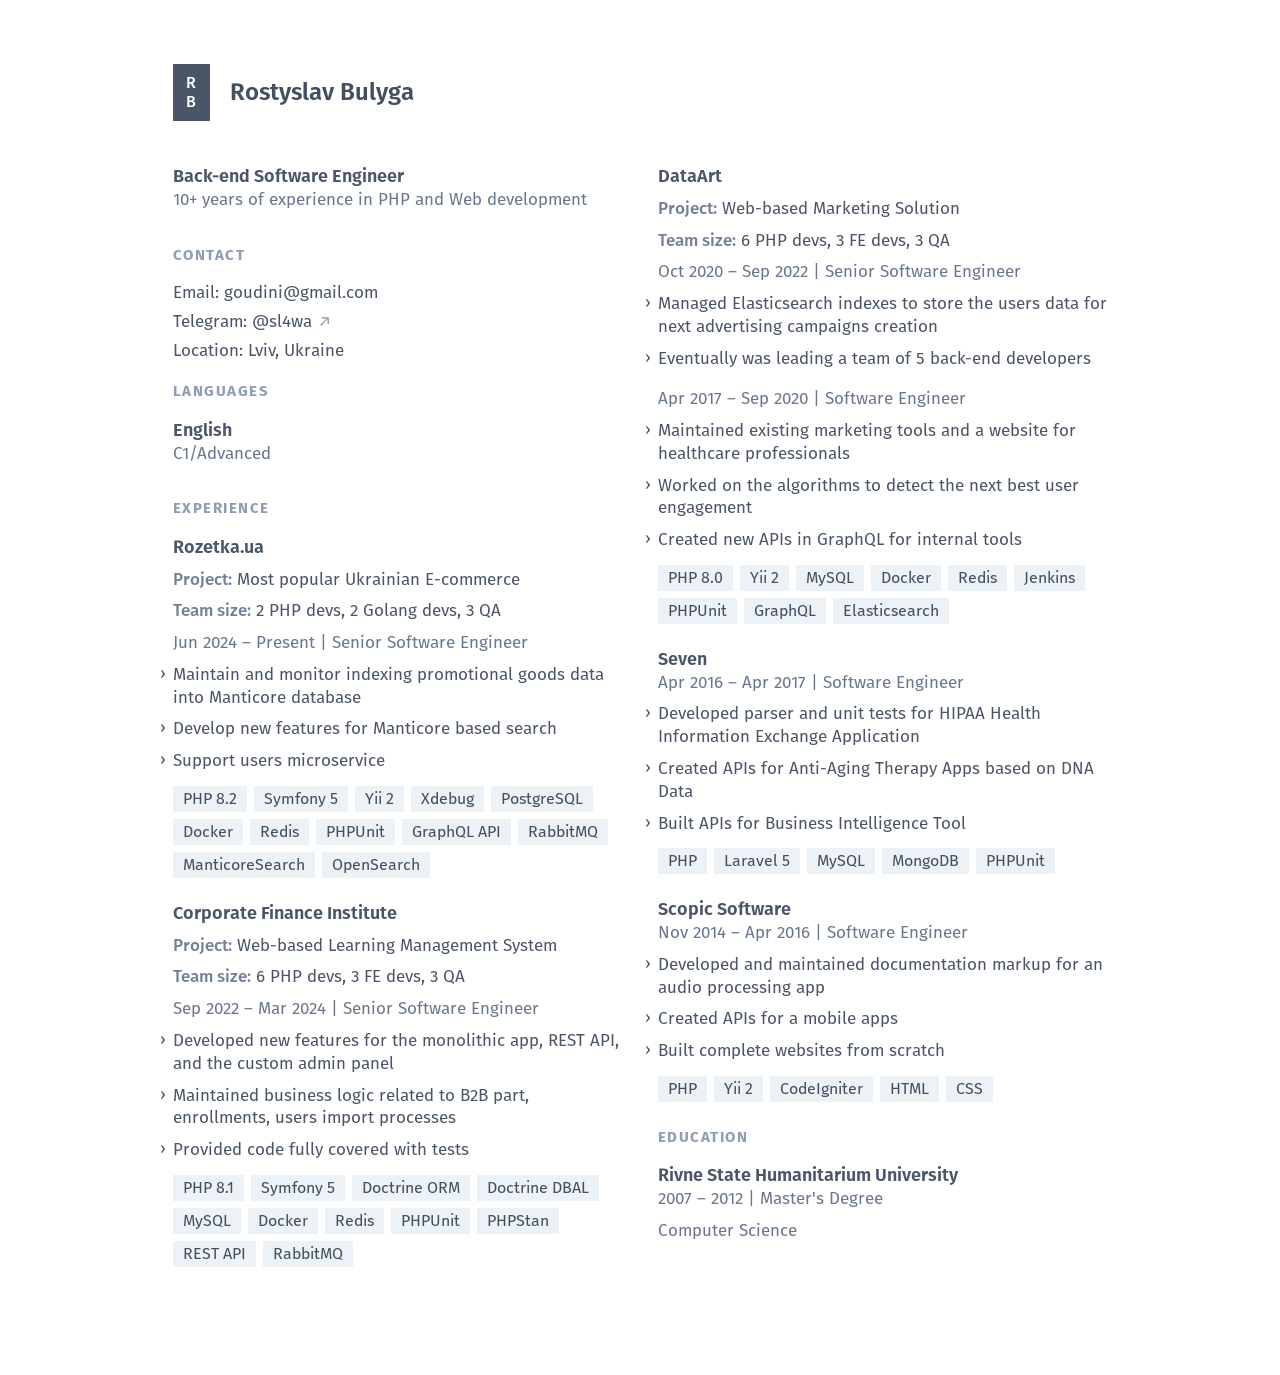
==== index.html @ e769b323 "cv" ====
<!DOCTYPE html>
<html lang="en">

<head>
  <meta charset="UTF-8">
  <meta name="description" content="Back-end Software Engineer">
  <meta name="keywords" content="resume,cv,Rostyslav Bulyga">
  <meta name="author" content="Rostyslav Bulyga">
  <!-- <meta name="robots" content="noindex"> -->
  <meta name="viewport" content="width=device-width, initial-scale=1.0">
  <meta http-equiv="X-UA-Compatible" content="ie=edge">
  <!-- <link rel="preload" href="./fonts/FiraGO-Regular.latin.woff2" as="font" crossorigin="anonymous"> -->
  <link href="./build.css" rel="stylesheet">
  <title>Rostyslav Bulyga — Resume</title>
</head>

<body>
  <main class="font-firago hyphens-manual">

    <!-- Page -->
    <div class="p-6 mx-auto page max-w-2xl print:max-w-letter md:max-w-letter md:h-letter xsm:p-8 sm:p-9 md:p-16 bg-white">

      <!-- Name -->
      <header class="flex items-center mb-8 md:mb-11">
        <div   class="initials-container mr-5 text-base leading-none text-white bg-gray-700 font-medium print:bg-black px-3"
          style="padding-bottom: 0.6875rem; padding-top: 0.6875rem; /*11px*/">
          <div class="initial text-center" style="padding-bottom: 0.1875rem; /*3px*/">R</div>
          <div class="text-center initial">B</div>
        </div>
        <h1 class="text-2xl font-semibold text-gray-750 pb-px">
          Rostyslav Bulyga
        </h1>
      </header>
      <!-- end Name -->

      <!-- Column -->
      <div class="md:col-count-2 print:col-count-2 col-gap-md md:h-letter-col print:h-letter-col col-fill-auto">

        <section class="mt-8 first:mt-0">
          <!-- To keep in the same column -->
          <div class="break-inside-avoid">
            <!-- <h2 class="mb-4 font-bold tracking-widest text-sm2 text-gray-550 print:font-normal">
              ABOUT ME
              </h2> -->
            <section class="mb-4.5 break-inside-avoid">
              <header>
                <h3 class="text-lg font-semibold text-gray-700 leading-snugish">
                  Back-end Software Engineer
                </h3>
                <p class="leading-normal text-md text-gray-650">
                  10+ years of experience in PHP and Web development
                </p>
              </header>
            </section>
          </div>
        </section>

        <section class="mt-8 first:mt-0">
          <!-- To keep in the same column -->
          <div class="break-inside-avoid">
            <h2 class="mb-4 font-bold tracking-widest text-sm2 text-gray-550 print:font-normal">
              CONTACT
            </h2>
            <section class="mb-4.5">
              <ul class="list-inside pr-7">
                <li class="mt-1.5 leading-normal text-gray-700 text-md">
                  Email: goudini@gmail.com
                </li>
                <li class="mt-1.5 leading-normal text-gray-700 text-md">
                  Telegram: @sl4wa<a href="https://t.me/sl4wa" class="group">
                    <span class="inline-block text-gray-550 print:text-black font-normal group-hover:text-gray-700 transition duration-100 ease-in">↗</span>
                  </a>
                </li>
                <li class="mt-1.5 leading-normal text-gray-700 text-md">
                  Location: Lviv, Ukraine
                </li>
                </li>
              </ul>
            </section>
          </div>
        </section>

        <section class="mb-4.5 break-inside-avoid">
          <h2 class="mb-4 font-bold tracking-widest text-sm2 text-gray-550 print:font-normal">
            LANGUAGES
          </h2>
          <section class="mb-4.5 break-inside-avoid">
            <header>
              <h3 class="text-lg font-semibold text-gray-700 leading-snugish">
                English
              </h3>
              <p class="leading-normal text-md text-gray-650">
                C1/Advanced
              </p>
            </header>
          </section>
        </section>

        <section class="mt-8 first:mt-0">
          <!-- To keep in the same column -->
          <div class="break-inside-avoid">
            <h2 class="mb-4 font-bold tracking-widest text-sm2 text-gray-550 print:font-normal">
              EXPERIENCE
            </h2>
            <section class="mb-4.5 break-inside-avoid">
              <header>
                <h3 class="text-lg font-semibold text-gray-700 leading-snugish">
                  Rozetka.ua
                </h3>
                <p class="mt-2.1 text-md text-gray-700 leading-normal">
                  <span class="font-medium text-gray-600 print:text-black">Project:</span> Most popular Ukrainian E-commerce
                </p>
                <p class="mt-2.1 text-md text-gray-700 leading-normal">
                  <span class="font-medium text-gray-600 print:text-black">Team size:</span> 2 PHP devs, 2 Golang devs, 3 QA
                </p>
              </header>
              <p class="mt-2.1 leading-normal text-md text-gray-650">
                Jun 2024 – Present | Senior Software Engineer
              </p>
              <p class="mt-2.1 text-md text-gray-700 leading-normal">
                <span class="absolute -ml-3 sm:-ml-3.2 select-none transform -translate-y-px">›</span>
                Maintain and monitor indexing promotional goods data into Manticore database
              </p>
              <p class="mt-2.1 text-md text-gray-700 leading-normal">
                <span class="absolute -ml-3 sm:-ml-3.2 select-none transform -translate-y-px">›</span>
                Develop new features for Manticore based search
              </p>
              <p class="mt-2.1 text-md text-gray-700 leading-normal">
                <span class="absolute -ml-3 sm:-ml-3.2 select-none transform -translate-y-px">›</span>
                Support users microservice
              </p>
              <div class="my-3.2 last:pb-1.5">
                <ul class="flex flex-wrap text-md leading-relaxed -mr-1.6 -mb-1.6">
                  <li
                    class="px-2.5 mr-1.6 mb-1.6 text-base text-gray-750 print:bg-white print:border-inset bg-gray-200">
                    PHP 8.2
                  </li>
                  <li
                    class="px-2.5 mr-1.6 mb-1.6 text-base text-gray-750 print:bg-white print:border-inset bg-gray-200">
                    Symfony 5
                  </li>
                  <li
                    class="px-2.5 mr-1.6 mb-1.6 text-base text-gray-750 print:bg-white print:border-inset bg-gray-200">
                    Yii 2
                  </li>
                  <li
                  class="px-2.5 mr-1.6 mb-1.6 text-base text-gray-750 print:bg-white print:border-inset bg-gray-200">
                    Xdebug
                  </li>
                  <li
                    class="px-2.5 mr-1.6 mb-1.6 text-base text-gray-750 print:bg-white print:border-inset bg-gray-200">
                    PostgreSQL
                  </li>
                  <li
                    class="px-2.5 mr-1.6 mb-1.6 text-base text-gray-750 print:bg-white print:border-inset bg-gray-200">
                    Docker
                  </li>
                  <li
                    class="px-2.5 mr-1.6 mb-1.6 text-base text-gray-750 print:bg-white print:border-inset bg-gray-200">
                    Redis
                  </li>
                  <li
                    class="px-2.5 mr-1.6 mb-1.6 text-base text-gray-750 print:bg-white print:border-inset bg-gray-200">
                    PHPUnit
                  </li>
                  <li
                    class="px-2.5 mr-1.6 mb-1.6 text-base text-gray-750 print:bg-white print:border-inset bg-gray-200">
                    GraphQL API
                  </li>
                  <li
                    class="px-2.5 mr-1.6 mb-1.6 text-base text-gray-750 print:bg-white print:border-inset bg-gray-200">
                    RabbitMQ
                  </li>
                  <li
                    class="px-2.5 mr-1.6 mb-1.6 text-base text-gray-750 print:bg-white print:border-inset bg-gray-200">
                    ManticoreSearch
                  </li>
                  <li
                    class="px-2.5 mr-1.6 mb-1.6 text-base text-gray-750 print:bg-white print:border-inset bg-gray-200">
                    OpenSearch
                  </li>
                </ul>
              </div>
            </section>
          </div>
          <section class="mb-4.5 break-inside-avoid">
            <header>
              <h3 class="text-lg font-semibold text-gray-700 leading-snugish">
                Corporate Finance Institute
              </h3>
              <p class="mt-2.1 text-md text-gray-700 leading-normal">
                <span class="font-medium text-gray-600 print:text-black">Project:</span> Web-based Learning Management System
              </p>
              <p class="mt-2.1 text-md text-gray-700 leading-normal">
                <span class="font-medium text-gray-600 print:text-black">Team size:</span> 6 PHP devs, 3 FE devs, 3 QA
              </p>
            </header>
            <p class="mt-2.1 leading-normal text-md text-gray-650">
              Sep 2022 – Mar 2024 | Senior Software Engineer
            </p>
            <p class="mt-2.1 text-md text-gray-700 leading-normal">
              <span class="absolute -ml-3 sm:-ml-3.2 select-none transform -translate-y-px">›</span>
              Developed new features for the monolithic app, REST API, and the custom admin panel
            </p>
            <p class="mt-2.1 text-md text-gray-700 leading-normal">
              <span class="absolute -ml-3 sm:-ml-3.2 select-none transform -translate-y-px">›</span>
              Maintained business logic related to B2B part, enrollments, users import processes
            </p>
            <p class="mt-2.1 text-md text-gray-700 leading-normal">
              <span class="absolute -ml-3 sm:-ml-3.2 select-none transform -translate-y-px">›</span>
              Provided code fully covered with tests
            </p>
            <div class="my-3.2 last:pb-1.5">
              <ul class="flex flex-wrap text-md leading-relaxed -mr-1.6 -mb-1.6">
                <li
                  class="px-2.5 mr-1.6 mb-1.6 text-base text-gray-750 print:bg-white print:border-inset bg-gray-200">
                  PHP 8.1
                </li>
                <li
                  class="px-2.5 mr-1.6 mb-1.6 text-base text-gray-750 print:bg-white print:border-inset bg-gray-200">
                  Symfony 5
                </li>
                <li
                  class="px-2.5 mr-1.6 mb-1.6 text-base text-gray-750 print:bg-white print:border-inset bg-gray-200">
                  Doctrine ORM
                </li>
                <li
                  class="px-2.5 mr-1.6 mb-1.6 text-base text-gray-750 print:bg-white print:border-inset bg-gray-200">
                  Doctrine DBAL
                </li>
                <li
                  class="px-2.5 mr-1.6 mb-1.6 text-base text-gray-750 print:bg-white print:border-inset bg-gray-200">
                  MySQL
                </li>
                <li
                  class="px-2.5 mr-1.6 mb-1.6 text-base text-gray-750 print:bg-white print:border-inset bg-gray-200">
                  Docker
                </li>
                <li
                  class="px-2.5 mr-1.6 mb-1.6 text-base text-gray-750 print:bg-white print:border-inset bg-gray-200">
                  Redis
                </li>
                <li
                  class="px-2.5 mr-1.6 mb-1.6 text-base text-gray-750 print:bg-white print:border-inset bg-gray-200">
                  PHPUnit
                </li>
                <li
                  class="px-2.5 mr-1.6 mb-1.6 text-base text-gray-750 print:bg-white print:border-inset bg-gray-200">
                  PHPStan
                </li>
                <li
                  class="px-2.5 mr-1.6 mb-1.6 text-base text-gray-750 print:bg-white print:border-inset bg-gray-200">
                  REST API
                </li>
                <li
                  class="px-2.5 mr-1.6 mb-1.6 text-base text-gray-750 print:bg-white print:border-inset bg-gray-200">
                  RabbitMQ
                </li>
              </ul>
            </div>
          </section>
          <section class="mb-4.5 break-inside-avoid">
            <header>
              <h3 class="text-lg font-semibold text-gray-700 leading-snugish">
                DataArt
              </h3>
              <p class="mt-2.1 text-md text-gray-700 leading-normal">
                <span class="font-medium text-gray-600 print:text-black">Project:</span> Web-based Marketing Solution
              </p>
              <p class="mt-2.1 text-md text-gray-700 leading-normal">
                <span class="font-medium text-gray-600 print:text-black">Team size:</span> 6 PHP devs, 3 FE devs, 3 QA
              </p>
            </header>
            <section class="mb-4.5 break-inside-avoid">
              <p class="mt-2.1 leading-normal text-md text-gray-650">
                Oct 2020 – Sep 2022 | Senior Software Engineer
              </p>
              <p class="mt-2.1 text-md text-gray-700 leading-normal">
                <span class="absolute -ml-3 sm:-ml-3.2 select-none transform -translate-y-px">›</span>
                Managed Elasticsearch indexes to store the users data for next advertising campaigns creation
              </p>
              <p class="mt-2.1 text-md text-gray-700 leading-normal">
                <span class="absolute -ml-3 sm:-ml-3.2 select-none transform -translate-y-px">›</span>
                Eventually was leading a team of 5 back-end developers
              </p>
            </section>

            <section class="mb-4.5 break-inside-avoid">
              <p class="leading-normal text-md text-gray-650">
                Apr 2017 – Sep 2020 | Software Engineer
              </p>
              <p class="mt-2.1 text-md text-gray-700 leading-normal">
                <span class="absolute -ml-3 sm:-ml-3.2 select-none transform -translate-y-px">›</span>
                Maintained existing marketing tools and a website for healthcare professionals
              </p>
              <p class="mt-2.1 text-md text-gray-700 leading-normal">
                <span class="absolute -ml-3 sm:-ml-3.2 select-none transform -translate-y-px">›</span>
                Worked on the algorithms to detect the next best user engagement
              </p>
              <p class="mt-2.1 text-md text-gray-700 leading-normal">
                <span class="absolute -ml-3 sm:-ml-3.2 select-none transform -translate-y-px">›</span>
                Created new APIs in GraphQL for internal tools
              </p>
              
              <div class="my-3.2 last:pb-1.5">
                <ul class="flex flex-wrap text-md leading-relaxed -mr-1.6 -mb-1.6">
                  <li class="px-2.5 mr-1.6 mb-1.6 text-base text-gray-750 print:bg-white print:border-inset bg-gray-200">
                    PHP 8.0
                  </li>
                  <li class="px-2.5 mr-1.6 mb-1.6 text-base text-gray-750 print:bg-white print:border-inset bg-gray-200">
                    Yii 2
                  </li>
                  <li class="px-2.5 mr-1.6 mb-1.6 text-base text-gray-750 print:bg-white print:border-inset bg-gray-200">
                    MySQL
                  </li>
                  <li class="px-2.5 mr-1.6 mb-1.6 text-base text-gray-750 print:bg-white print:border-inset bg-gray-200">
                    Docker
                  </li>
                  <li class="px-2.5 mr-1.6 mb-1.6 text-base text-gray-750 print:bg-white print:border-inset bg-gray-200">
                    Redis
                  </li>
                  <li class="px-2.5 mr-1.6 mb-1.6 text-base text-gray-750 print:bg-white print:border-inset bg-gray-200">
                    Jenkins
                  </li>
                  <li class="px-2.5 mr-1.6 mb-1.6 text-base text-gray-750 print:bg-white print:border-inset bg-gray-200">
                    PHPUnit
                  </li>
                  <li class="px-2.5 mr-1.6 mb-1.6 text-base text-gray-750 print:bg-white print:border-inset bg-gray-200">
                    GraphQL
                  </li>
                  <li class="px-2.5 mr-1.6 mb-1.6 text-base text-gray-750 print:bg-white print:border-inset bg-gray-200">
                    Elasticsearch
                  </li>
                </ul>
              </div>
            </section>
          </section>

          <section class="mb-4.5 break-inside-avoid">
            <header>
              <h3 class="text-lg font-semibold text-gray-700 leading-snugish">
                Seven
              </h3>
              <p class="leading-normal text-md text-gray-650">
                Apr 2016 – Apr 2017 | Software Engineer
              </p>
            </header>
            <p class="mt-2.1 text-md text-gray-700 leading-normal">
              <span class="absolute -ml-3 sm:-ml-3.2 select-none transform -translate-y-px">›</span>
              Developed parser and unit tests for HIPAA Health Information Exchange Application
            </p>
            <p class="mt-2.1 text-md text-gray-700 leading-normal">
              <span class="absolute -ml-3 sm:-ml-3.2 select-none transform -translate-y-px">›</span>
              Created APIs for Anti-Aging Therapy Apps based on DNA Data
            </p>
            <p class="mt-2.1 text-md text-gray-700 leading-normal">
              <span class="absolute -ml-3 sm:-ml-3.2 select-none transform -translate-y-px">›</span>
              Built APIs for Business Intelligence Tool
            </p>
            <div class="my-3.2 last:pb-1.5">
              <ul class="flex flex-wrap text-md leading-relaxed -mr-1.6 -mb-1.6">
                <li
                  class="px-2.5 mr-1.6 mb-1.6 text-base text-gray-750 print:bg-white print:border-inset bg-gray-200">
                  PHP
                </li>
                <li
                  class="px-2.5 mr-1.6 mb-1.6 text-base text-gray-750 print:bg-white print:border-inset bg-gray-200">
                  Laravel 5
                </li>
                <li
                  class="px-2.5 mr-1.6 mb-1.6 text-base text-gray-750 print:bg-white print:border-inset bg-gray-200">
                  MySQL
                </li>
                <li
                  class="px-2.5 mr-1.6 mb-1.6 text-base text-gray-750 print:bg-white print:border-inset bg-gray-200">
                  MongoDB
                </li>
                <li
                  class="px-2.5 mr-1.6 mb-1.6 text-base text-gray-750 print:bg-white print:border-inset bg-gray-200">
                  PHPUnit
                </li>
              </ul>
            </div>
          </section>
          <section class="mb-4.5 break-inside-avoid">
            <header>
              <h3 class="text-lg font-semibold text-gray-700 leading-snugish">
                Scopic Software
              </h3>
              <p class="leading-normal text-md text-gray-650">
                Nov 2014 – Apr 2016 | Software Engineer
              </p>
            </header>
            <p class="mt-2.1 text-md text-gray-700 leading-normal">
              <span class="absolute -ml-3 sm:-ml-3.2 select-none transform -translate-y-px">›</span>
              Developed and maintained documentation markup for an
audio processing app
            </p>
            <p class="mt-2.1 text-md text-gray-700 leading-normal">
              <span class="absolute -ml-3 sm:-ml-3.2 select-none transform -translate-y-px">›</span>
              Created APIs for a mobile apps
            </p>
            <p class="mt-2.1 text-md text-gray-700 leading-normal">
              <span class="absolute -ml-3 sm:-ml-3.2 select-none transform -translate-y-px">›</span>
              Built complete websites from scratch
            </p>
            <div class="my-3.2 last:pb-1.5">
              <ul class="flex flex-wrap text-md leading-relaxed -mr-1.6 -mb-1.6">
                <li
                  class="px-2.5 mr-1.6 mb-1.6 text-base text-gray-750 print:bg-white print:border-inset bg-gray-200">
                  PHP
                </li>
                <li
                  class="px-2.5 mr-1.6 mb-1.6 text-base text-gray-750 print:bg-white print:border-inset bg-gray-200">
                  Yii 2
                </li>
                <li
                  class="px-2.5 mr-1.6 mb-1.6 text-base text-gray-750 print:bg-white print:border-inset bg-gray-200">
                  CodeIgniter
                </li>
                <li
                  class="px-2.5 mr-1.6 mb-1.6 text-base text-gray-750 print:bg-white print:border-inset bg-gray-200">
                  HTML
                </li>
                <li
                  class="px-2.5 mr-1.6 mb-1.6 text-base text-gray-750 print:bg-white print:border-inset bg-gray-200">
                  CSS
                </li>
              </ul>
            </div>
          </section>

          <section class="mb-4.5 break-inside-avoid">
            <h2 class="mb-4 font-bold tracking-widest text-sm2 text-gray-550 print:font-normal">
              EDUCATION
            </h2>
            <section class="mb-4.5 break-inside-avoid">
              <header>
                <h3 class="text-lg font-semibold text-gray-700 leading-snugish">
                  Rivne State Humanitarium University
                </h3>
                <p class="leading-normal text-md text-gray-650">
                  2007 – 2012 | Master's Degree 
                </p>
                <p class="mt-2.1 leading-normal text-md text-gray-650">
                  Computer Science
                </p>
              </header>
            </section>
          </section>
          
        </section>

      </div>
      <!-- end Column -->

    </div>
    <!-- end Page -->

  </main>

</body>

</html>
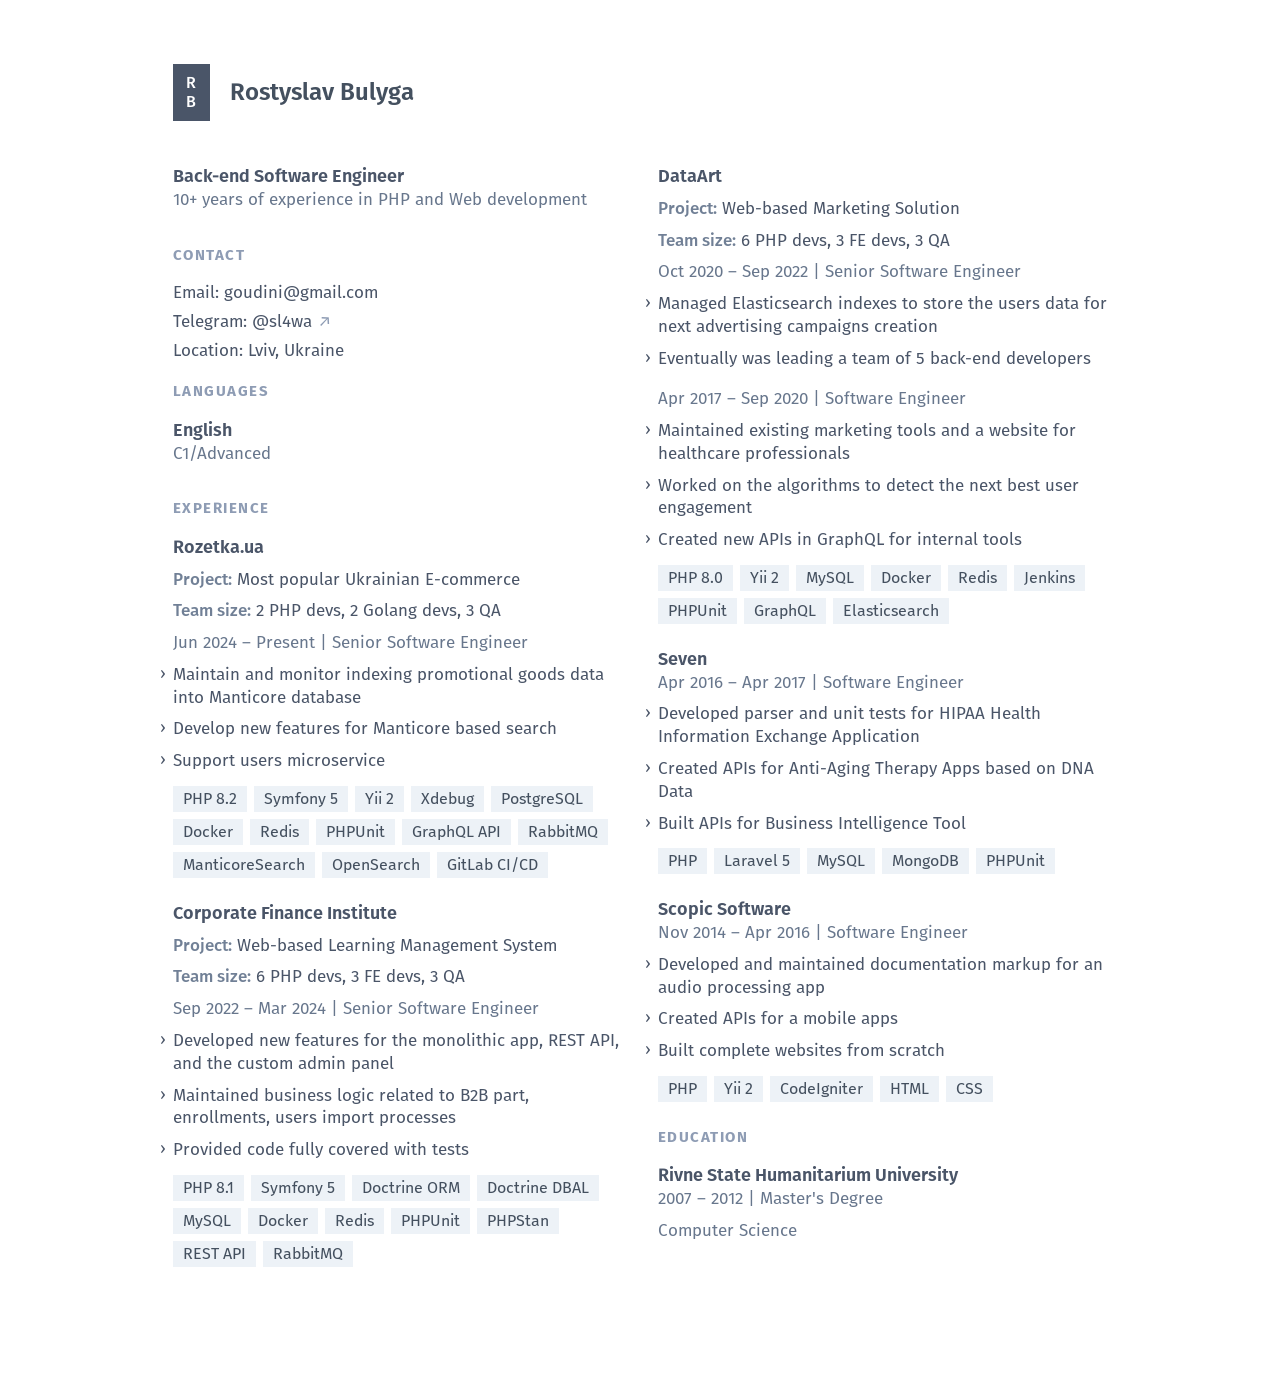
==== commit 083ad7e7: "GitLab CI/CD" ====
--- a/index.html
+++ b/index.html
@@ -179,6 +179,10 @@
                     class="px-2.5 mr-1.6 mb-1.6 text-base text-gray-750 print:bg-white print:border-inset bg-gray-200">
                     OpenSearch
                   </li>
+                  <li
+                    class="px-2.5 mr-1.6 mb-1.6 text-base text-gray-750 print:bg-white print:border-inset bg-gray-200">
+                    GitLab CI/CD
+                  </li>
                 </ul>
               </div>
             </section>
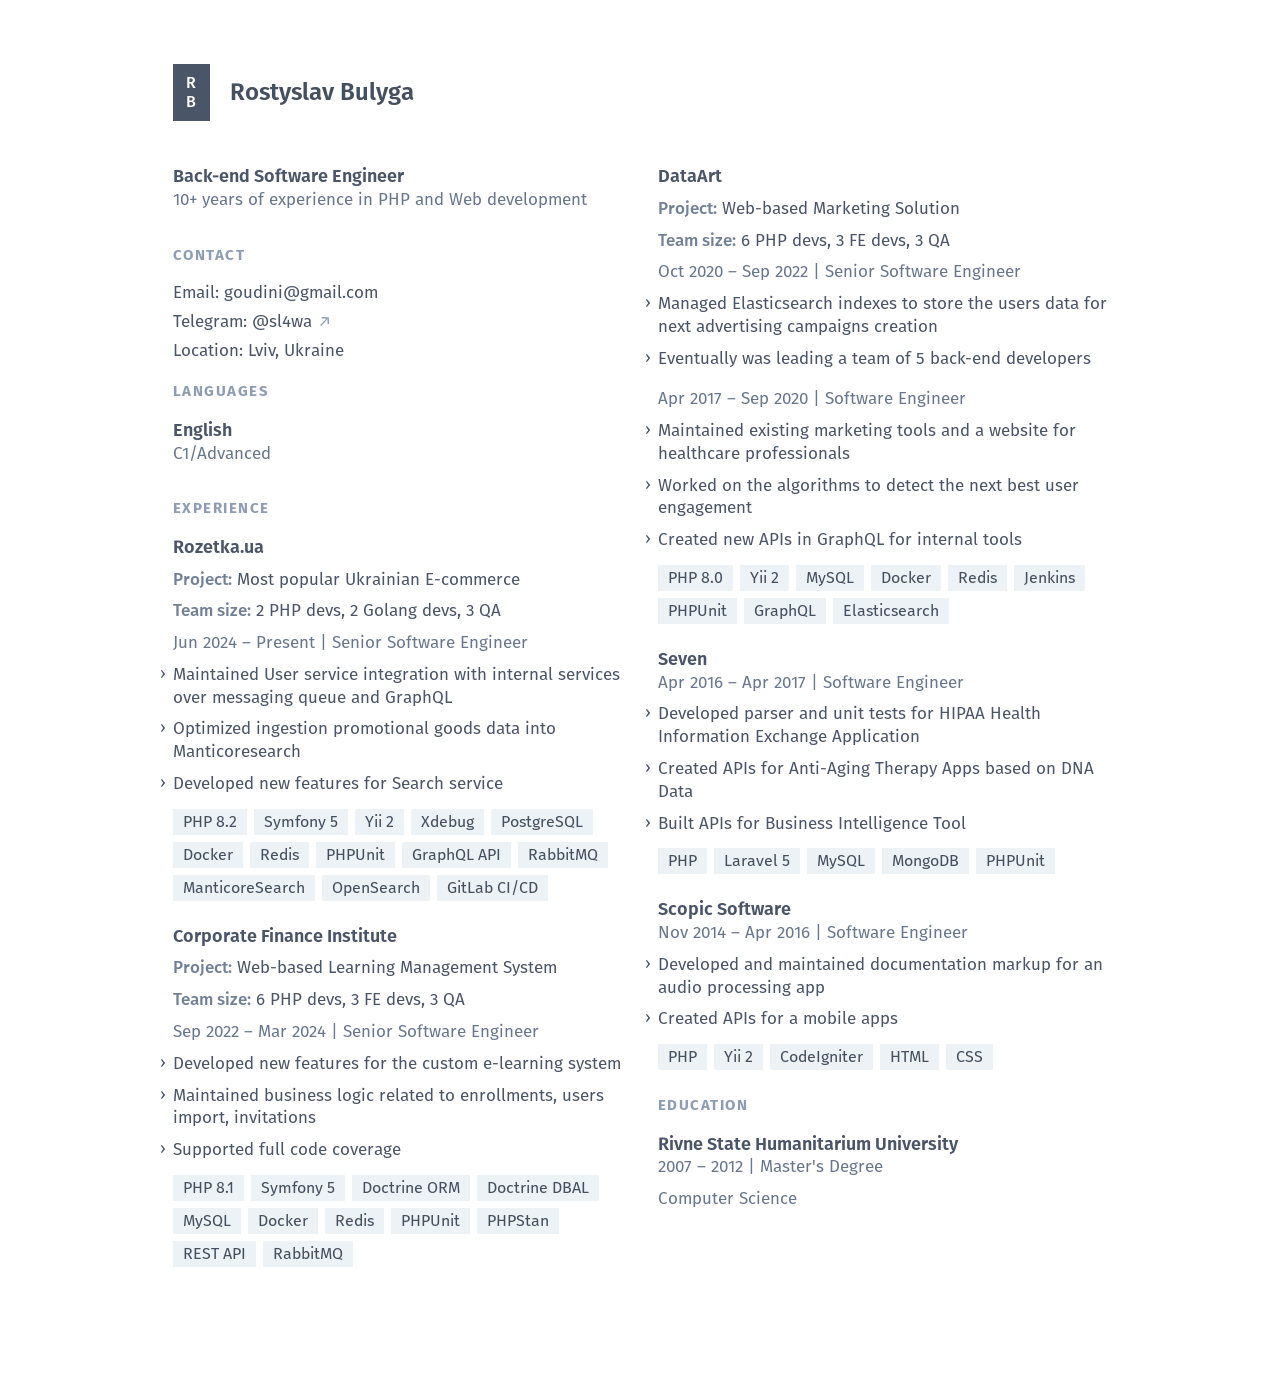
==== commit e3dfbf88: "Rephrase" ====
--- a/index.html
+++ b/index.html
@@ -73,7 +73,6 @@
                 </li>
                 <li class="mt-1.5 leading-normal text-gray-700 text-md">
                   Location: Lviv, Ukraine
-                </li>
                 </li>
               </ul>
             </section>
@@ -119,15 +118,15 @@
               </p>
               <p class="mt-2.1 text-md text-gray-700 leading-normal">
                 <span class="absolute -ml-3 sm:-ml-3.2 select-none transform -translate-y-px">›</span>
-                Maintain and monitor indexing promotional goods data into Manticore database
-              </p>
-              <p class="mt-2.1 text-md text-gray-700 leading-normal">
-                <span class="absolute -ml-3 sm:-ml-3.2 select-none transform -translate-y-px">›</span>
-                Develop new features for Manticore based search
-              </p>
-              <p class="mt-2.1 text-md text-gray-700 leading-normal">
-                <span class="absolute -ml-3 sm:-ml-3.2 select-none transform -translate-y-px">›</span>
-                Support users microservice
+                Maintained User service integration with internal services over messaging queue and GraphQL
+              </p>
+              <p class="mt-2.1 text-md text-gray-700 leading-normal">
+                <span class="absolute -ml-3 sm:-ml-3.2 select-none transform -translate-y-px">›</span>
+                Optimized ingestion promotional goods data into Manticoresearch
+              </p>
+              <p class="mt-2.1 text-md text-gray-700 leading-normal">
+                <span class="absolute -ml-3 sm:-ml-3.2 select-none transform -translate-y-px">›</span>
+                Developed new features for Search service
               </p>
               <div class="my-3.2 last:pb-1.5">
                 <ul class="flex flex-wrap text-md leading-relaxed -mr-1.6 -mb-1.6">
@@ -204,15 +203,15 @@
             </p>
             <p class="mt-2.1 text-md text-gray-700 leading-normal">
               <span class="absolute -ml-3 sm:-ml-3.2 select-none transform -translate-y-px">›</span>
-              Developed new features for the monolithic app, REST API, and the custom admin panel
-            </p>
-            <p class="mt-2.1 text-md text-gray-700 leading-normal">
-              <span class="absolute -ml-3 sm:-ml-3.2 select-none transform -translate-y-px">›</span>
-              Maintained business logic related to B2B part, enrollments, users import processes
-            </p>
-            <p class="mt-2.1 text-md text-gray-700 leading-normal">
-              <span class="absolute -ml-3 sm:-ml-3.2 select-none transform -translate-y-px">›</span>
-              Provided code fully covered with tests
+              Developed new features for the custom e-learning system
+            </p>
+            <p class="mt-2.1 text-md text-gray-700 leading-normal">
+              <span class="absolute -ml-3 sm:-ml-3.2 select-none transform -translate-y-px">›</span>
+              Maintained business logic related to enrollments, users import, invitations 
+            </p>
+            <p class="mt-2.1 text-md text-gray-700 leading-normal">
+              <span class="absolute -ml-3 sm:-ml-3.2 select-none transform -translate-y-px">›</span>
+              Supported full code coverage
             </p>
             <div class="my-3.2 last:pb-1.5">
               <ul class="flex flex-wrap text-md leading-relaxed -mr-1.6 -mb-1.6">
@@ -403,10 +402,6 @@
             <p class="mt-2.1 text-md text-gray-700 leading-normal">
               <span class="absolute -ml-3 sm:-ml-3.2 select-none transform -translate-y-px">›</span>
               Created APIs for a mobile apps
-            </p>
-            <p class="mt-2.1 text-md text-gray-700 leading-normal">
-              <span class="absolute -ml-3 sm:-ml-3.2 select-none transform -translate-y-px">›</span>
-              Built complete websites from scratch
             </p>
             <div class="my-3.2 last:pb-1.5">
               <ul class="flex flex-wrap text-md leading-relaxed -mr-1.6 -mb-1.6">
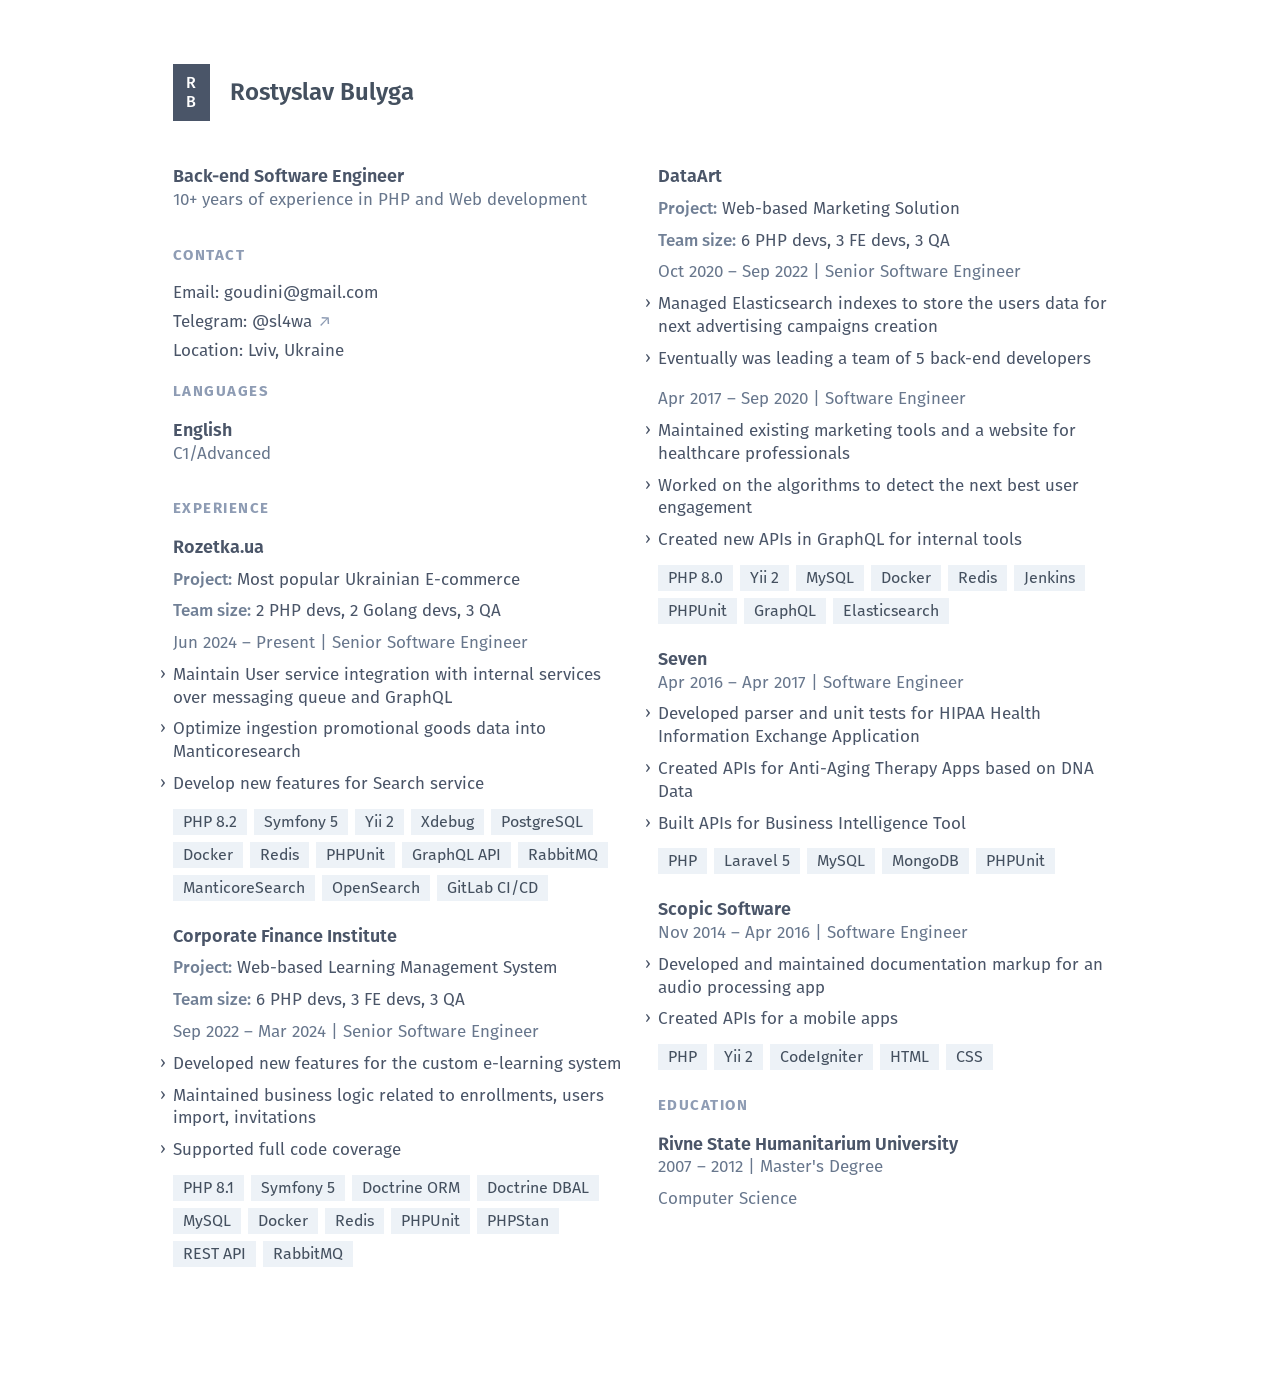
==== commit 060bf50b: "Rephrase" ====
--- a/index.html
+++ b/index.html
@@ -118,15 +118,15 @@
               </p>
               <p class="mt-2.1 text-md text-gray-700 leading-normal">
                 <span class="absolute -ml-3 sm:-ml-3.2 select-none transform -translate-y-px">›</span>
-                Maintained User service integration with internal services over messaging queue and GraphQL
-              </p>
-              <p class="mt-2.1 text-md text-gray-700 leading-normal">
-                <span class="absolute -ml-3 sm:-ml-3.2 select-none transform -translate-y-px">›</span>
-                Optimized ingestion promotional goods data into Manticoresearch
-              </p>
-              <p class="mt-2.1 text-md text-gray-700 leading-normal">
-                <span class="absolute -ml-3 sm:-ml-3.2 select-none transform -translate-y-px">›</span>
-                Developed new features for Search service
+                Maintain User service integration with internal services over messaging queue and GraphQL
+              </p>
+              <p class="mt-2.1 text-md text-gray-700 leading-normal">
+                <span class="absolute -ml-3 sm:-ml-3.2 select-none transform -translate-y-px">›</span>
+                Optimize ingestion promotional goods data into Manticoresearch
+              </p>
+              <p class="mt-2.1 text-md text-gray-700 leading-normal">
+                <span class="absolute -ml-3 sm:-ml-3.2 select-none transform -translate-y-px">›</span>
+                Develop new features for Search service
               </p>
               <div class="my-3.2 last:pb-1.5">
                 <ul class="flex flex-wrap text-md leading-relaxed -mr-1.6 -mb-1.6">
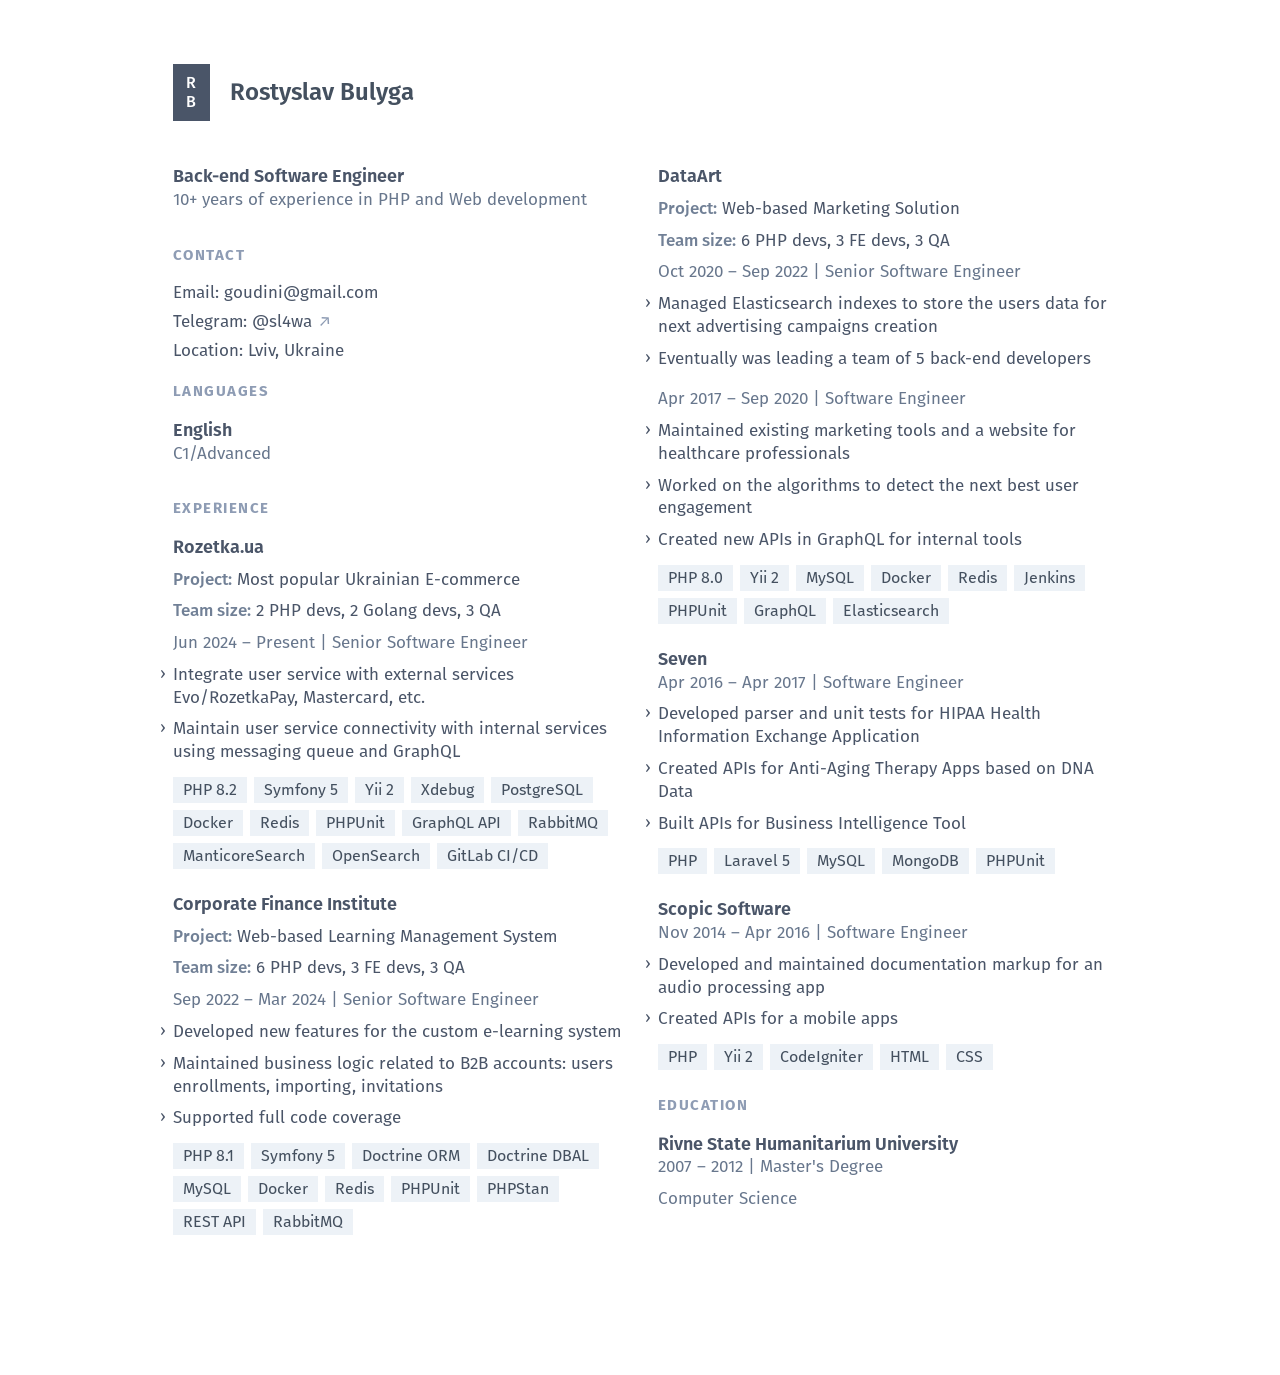
==== commit d3d07579: "upd" ====
--- a/index.html
+++ b/index.html
@@ -118,15 +118,11 @@
               </p>
               <p class="mt-2.1 text-md text-gray-700 leading-normal">
                 <span class="absolute -ml-3 sm:-ml-3.2 select-none transform -translate-y-px">›</span>
-                Maintain User service integration with internal services over messaging queue and GraphQL
-              </p>
-              <p class="mt-2.1 text-md text-gray-700 leading-normal">
-                <span class="absolute -ml-3 sm:-ml-3.2 select-none transform -translate-y-px">›</span>
-                Optimize ingestion promotional goods data into Manticoresearch
-              </p>
-              <p class="mt-2.1 text-md text-gray-700 leading-normal">
-                <span class="absolute -ml-3 sm:-ml-3.2 select-none transform -translate-y-px">›</span>
-                Develop new features for Search service
+                Integrate user service with external services Evo/RozetkaPay, Mastercard, etc.
+              </p>
+              <p class="mt-2.1 text-md text-gray-700 leading-normal">
+                <span class="absolute -ml-3 sm:-ml-3.2 select-none transform -translate-y-px">›</span>
+                Maintain user service connectivity with internal services using messaging queue and GraphQL
               </p>
               <div class="my-3.2 last:pb-1.5">
                 <ul class="flex flex-wrap text-md leading-relaxed -mr-1.6 -mb-1.6">
@@ -207,7 +203,7 @@
             </p>
             <p class="mt-2.1 text-md text-gray-700 leading-normal">
               <span class="absolute -ml-3 sm:-ml-3.2 select-none transform -translate-y-px">›</span>
-              Maintained business logic related to enrollments, users import, invitations 
+              Maintained business logic related to B2B accounts: users enrollments, importing, invitations
             </p>
             <p class="mt-2.1 text-md text-gray-700 leading-normal">
               <span class="absolute -ml-3 sm:-ml-3.2 select-none transform -translate-y-px">›</span>
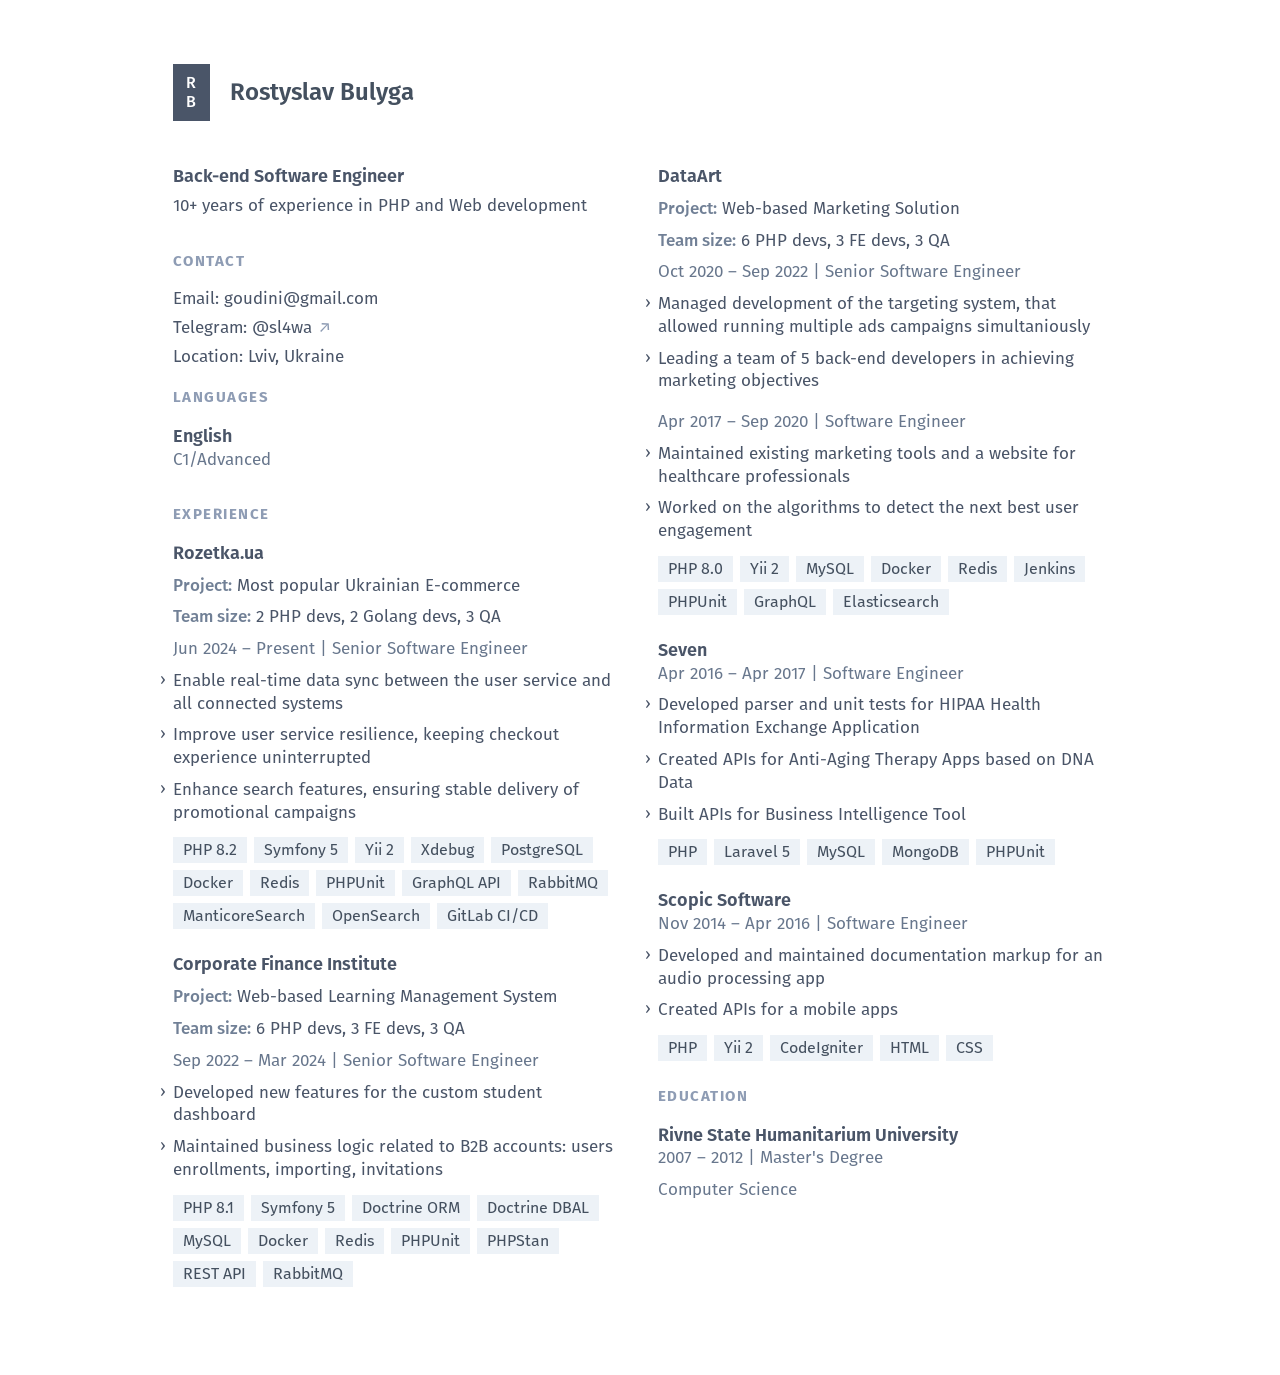
==== commit 8e958ba5: "cv" ====
--- a/index.html
+++ b/index.html
@@ -47,9 +47,17 @@
                 <h3 class="text-lg font-semibold text-gray-700 leading-snugish">
                   Back-end Software Engineer
                 </h3>
-                <p class="leading-normal text-md text-gray-650">
-                  10+ years of experience in PHP and Web development
-                </p>
+                <ul class="list-inside pr-7">
+                  <li class="mt-1.5 leading-normal text-gray-700 text-md">
+                    10+ years of experience in PHP and Web development
+                  </li>
+                  <!-- <li class="mt-1.5 leading-normal text-gray-700 text-md">
+                    Enthusiastic about clean code, TDD and clean architecture.
+                  </li>
+                  <li class="mt-1.5 leading-normal text-gray-700 text-md">
+                    Focusing on modern technology stack (PHP 8 and Symfony 5-7).
+                  </li> -->
+              </ul>
               </header>
             </section>
           </div>
@@ -118,11 +126,15 @@
               </p>
               <p class="mt-2.1 text-md text-gray-700 leading-normal">
                 <span class="absolute -ml-3 sm:-ml-3.2 select-none transform -translate-y-px">›</span>
-                Integrate user service with external services Evo/RozetkaPay, Mastercard, etc.
-              </p>
-              <p class="mt-2.1 text-md text-gray-700 leading-normal">
-                <span class="absolute -ml-3 sm:-ml-3.2 select-none transform -translate-y-px">›</span>
-                Maintain user service connectivity with internal services using messaging queue and GraphQL
+                 Enable real-time data sync between the user service and all connected systems
+              </p>
+              <p class="mt-2.1 text-md text-gray-700 leading-normal">
+                <span class="absolute -ml-3 sm:-ml-3.2 select-none transform -translate-y-px">›</span>
+                Improve user service resilience, keeping checkout experience uninterrupted
+              </p>
+              <p class="mt-2.1 text-md text-gray-700 leading-normal">
+                <span class="absolute -ml-3 sm:-ml-3.2 select-none transform -translate-y-px">›</span>
+                Enhance search features, ensuring stable delivery of promotional campaigns
               </p>
               <div class="my-3.2 last:pb-1.5">
                 <ul class="flex flex-wrap text-md leading-relaxed -mr-1.6 -mb-1.6">
@@ -182,7 +194,7 @@
               </div>
             </section>
           </div>
-          <section class="mb-4.5 break-inside-avoid">
+          <section class="mb-4.5">
             <header>
               <h3 class="text-lg font-semibold text-gray-700 leading-snugish">
                 Corporate Finance Institute
@@ -199,15 +211,11 @@
             </p>
             <p class="mt-2.1 text-md text-gray-700 leading-normal">
               <span class="absolute -ml-3 sm:-ml-3.2 select-none transform -translate-y-px">›</span>
-              Developed new features for the custom e-learning system
+              Developed new features for the custom student dashboard
             </p>
             <p class="mt-2.1 text-md text-gray-700 leading-normal">
               <span class="absolute -ml-3 sm:-ml-3.2 select-none transform -translate-y-px">›</span>
               Maintained business logic related to B2B accounts: users enrollments, importing, invitations
-            </p>
-            <p class="mt-2.1 text-md text-gray-700 leading-normal">
-              <span class="absolute -ml-3 sm:-ml-3.2 select-none transform -translate-y-px">›</span>
-              Supported full code coverage
             </p>
             <div class="my-3.2 last:pb-1.5">
               <ul class="flex flex-wrap text-md leading-relaxed -mr-1.6 -mb-1.6">
@@ -276,11 +284,11 @@
               </p>
               <p class="mt-2.1 text-md text-gray-700 leading-normal">
                 <span class="absolute -ml-3 sm:-ml-3.2 select-none transform -translate-y-px">›</span>
-                Managed Elasticsearch indexes to store the users data for next advertising campaigns creation
-              </p>
-              <p class="mt-2.1 text-md text-gray-700 leading-normal">
-                <span class="absolute -ml-3 sm:-ml-3.2 select-none transform -translate-y-px">›</span>
-                Eventually was leading a team of 5 back-end developers
+                Managed development of the targeting system, that allowed running multiple ads campaigns simultaniously
+              </p>
+              <p class="mt-2.1 text-md text-gray-700 leading-normal">
+                <span class="absolute -ml-3 sm:-ml-3.2 select-none transform -translate-y-px">›</span>
+                Leading a team of 5 back-end developers in achieving marketing objectives
               </p>
             </section>
 
@@ -295,10 +303,6 @@
               <p class="mt-2.1 text-md text-gray-700 leading-normal">
                 <span class="absolute -ml-3 sm:-ml-3.2 select-none transform -translate-y-px">›</span>
                 Worked on the algorithms to detect the next best user engagement
-              </p>
-              <p class="mt-2.1 text-md text-gray-700 leading-normal">
-                <span class="absolute -ml-3 sm:-ml-3.2 select-none transform -translate-y-px">›</span>
-                Created new APIs in GraphQL for internal tools
               </p>
               
               <div class="my-3.2 last:pb-1.5">
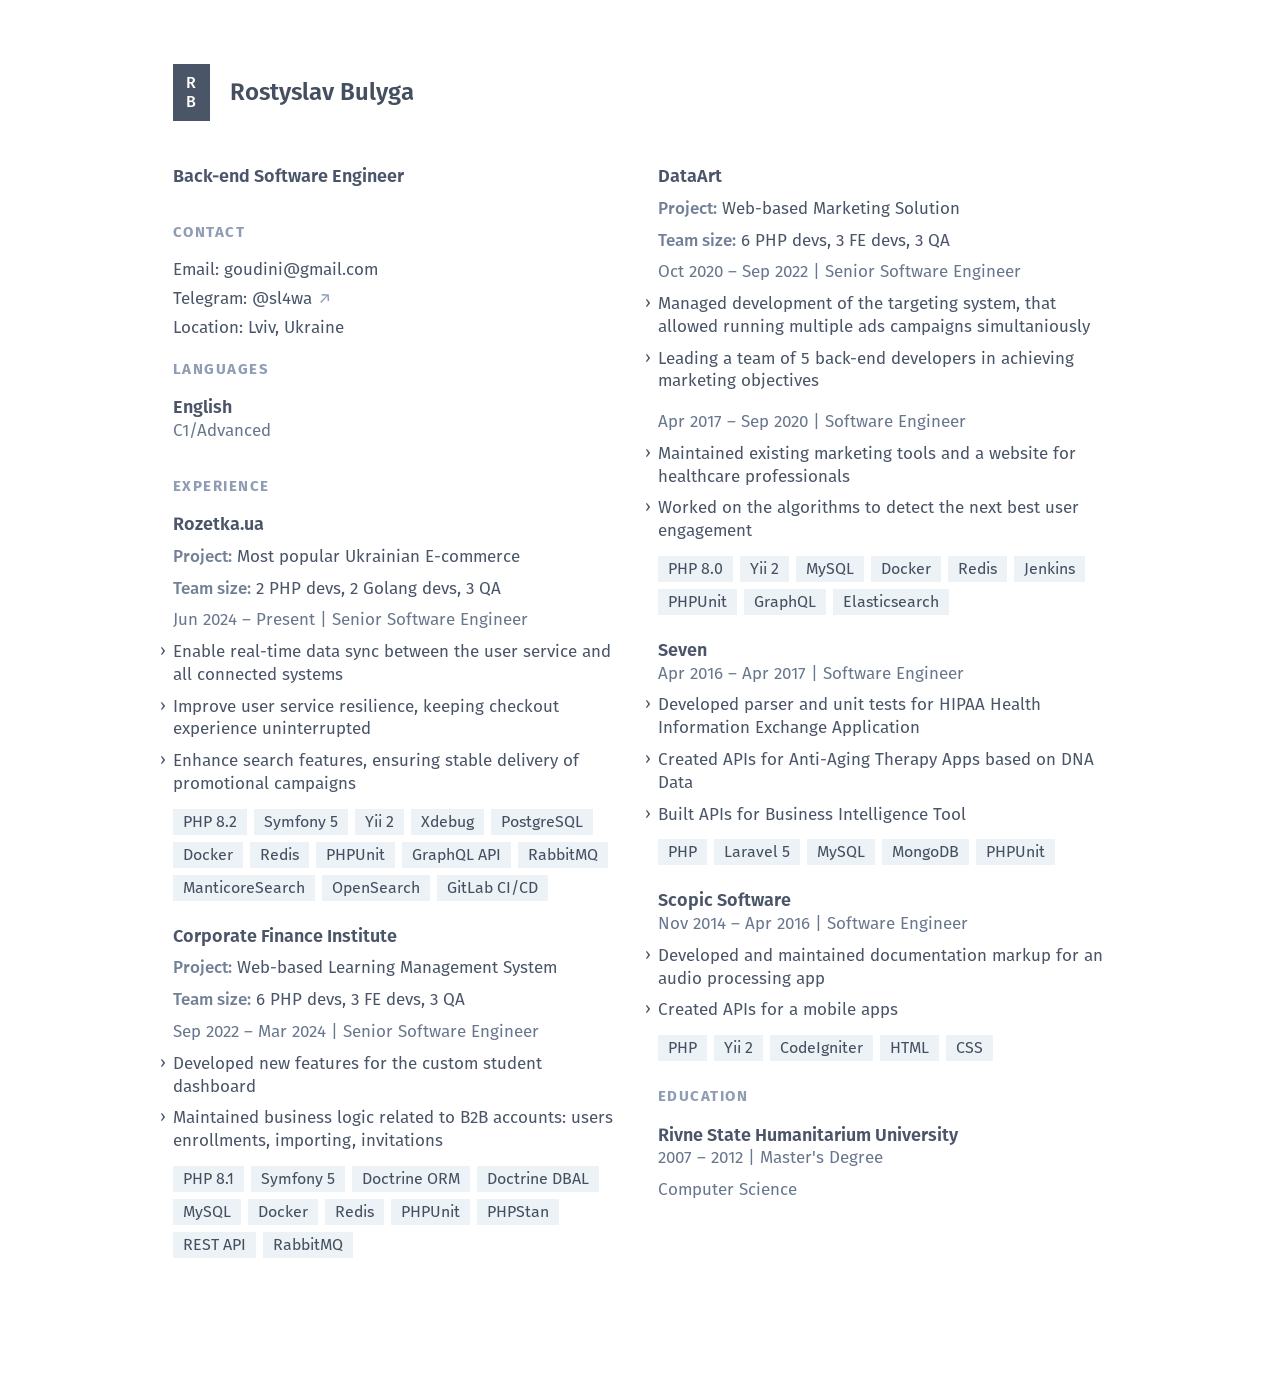
==== commit 949338e4: "cv" ====
--- a/index.html
+++ b/index.html
@@ -48,9 +48,9 @@
                   Back-end Software Engineer
                 </h3>
                 <ul class="list-inside pr-7">
-                  <li class="mt-1.5 leading-normal text-gray-700 text-md">
+                  <!-- <li class="mt-1.5 leading-normal text-gray-700 text-md">
                     10+ years of experience in PHP and Web development
-                  </li>
+                  </li> -->
                   <!-- <li class="mt-1.5 leading-normal text-gray-700 text-md">
                     Enthusiastic about clean code, TDD and clean architecture.
                   </li>
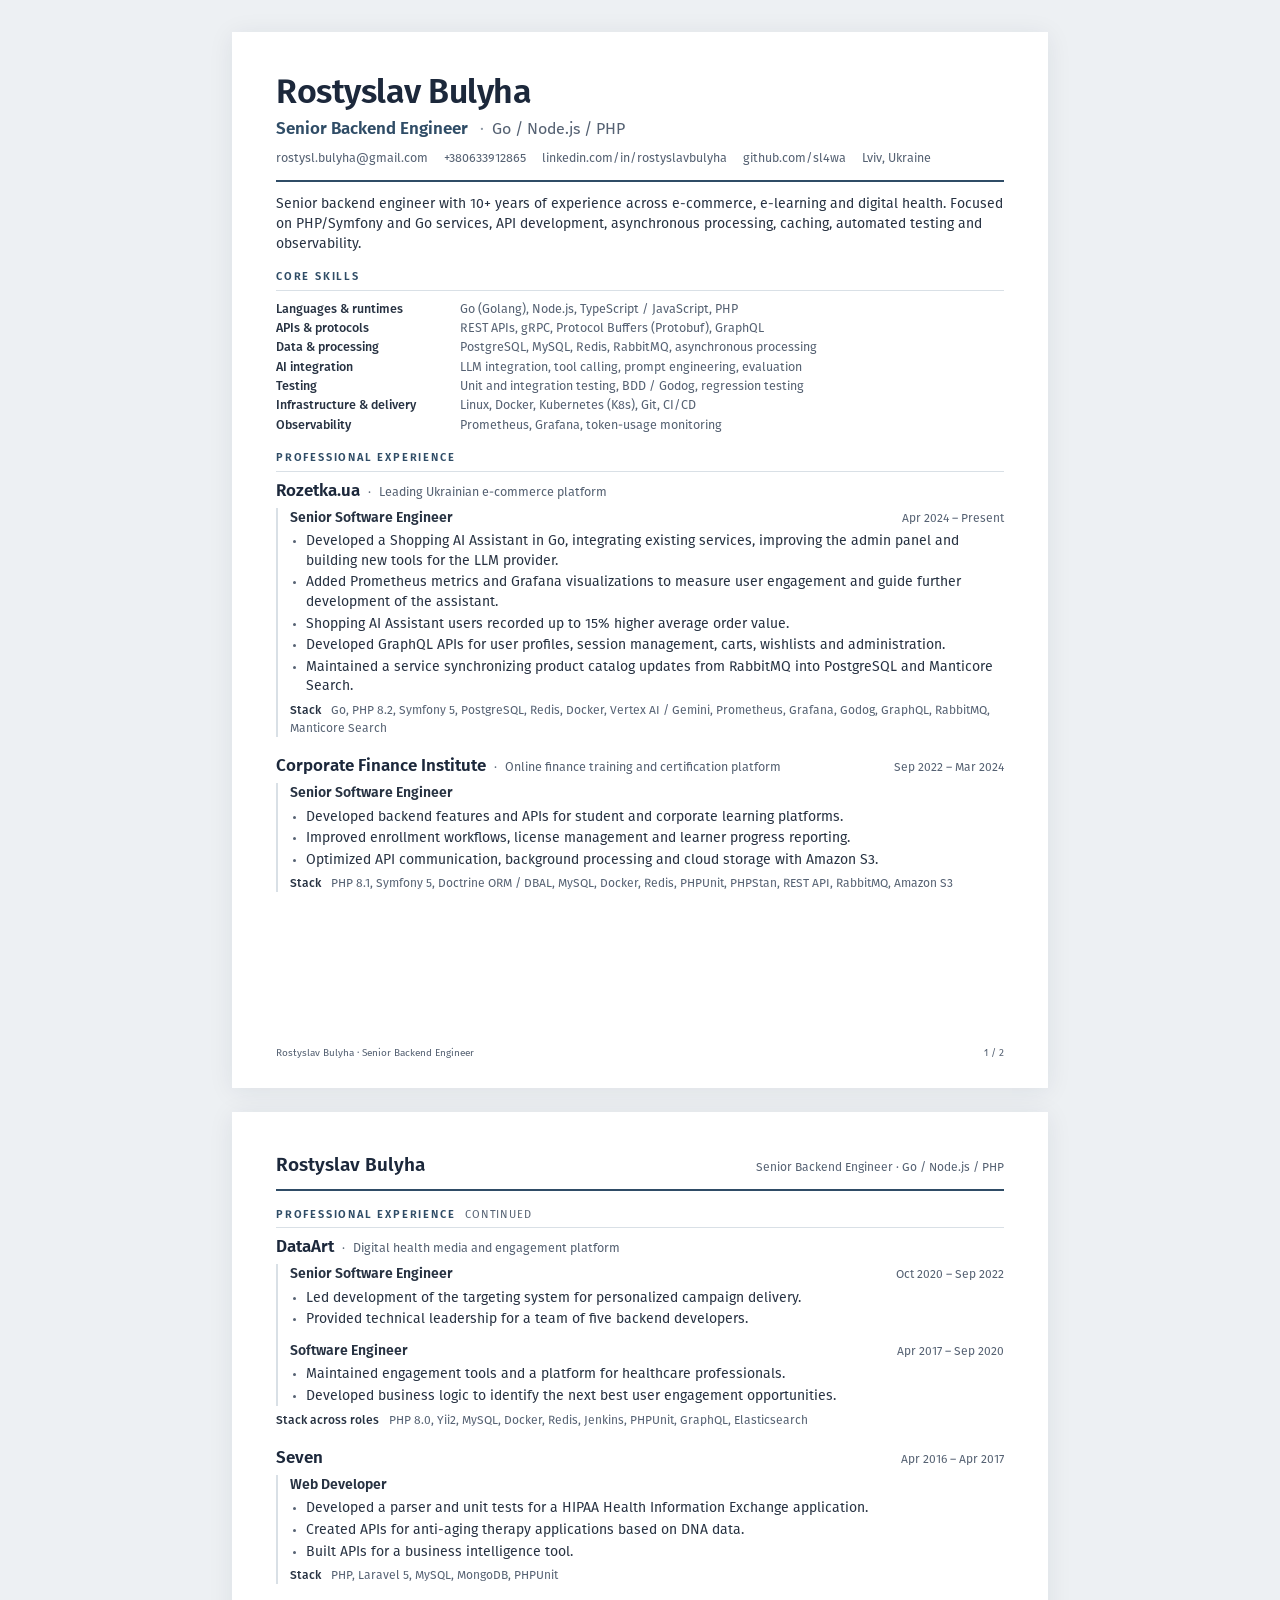
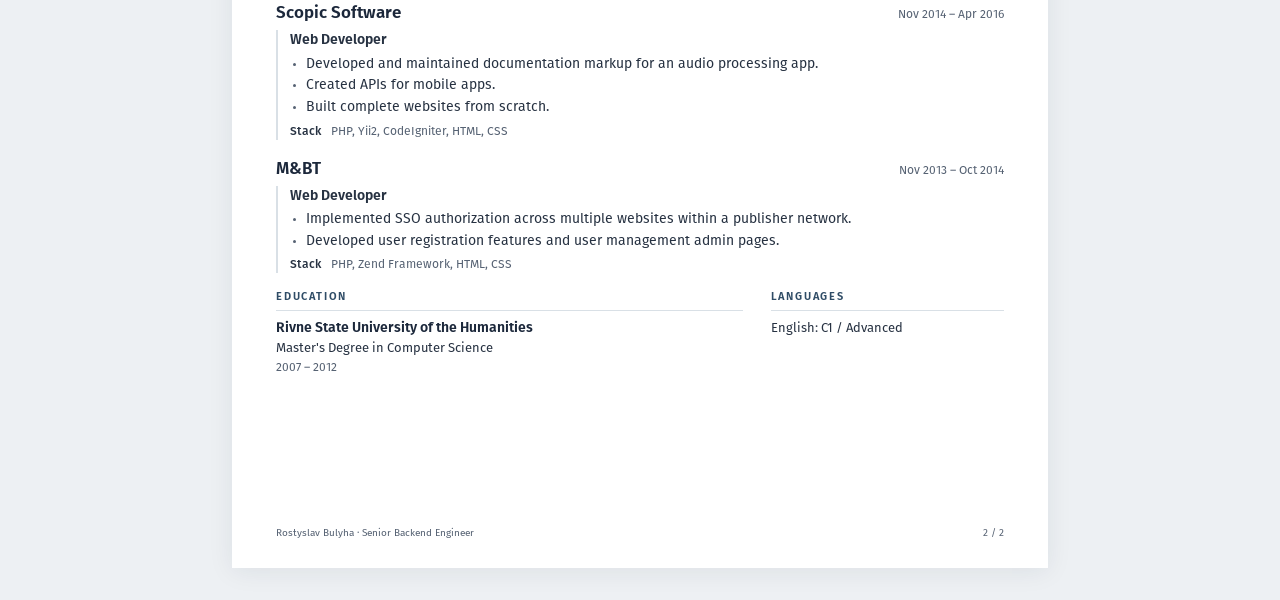
==== commit a64768cd: "cv" ====
--- a/index.html
+++ b/index.html
@@ -1,463 +1,307 @@
 <!DOCTYPE html>
 <html lang="en">
-
 <head>
   <meta charset="UTF-8">
-  <meta name="description" content="Back-end Software Engineer">
-  <meta name="keywords" content="resume,cv,Rostyslav Bulyga">
-  <meta name="author" content="Rostyslav Bulyga">
-  <!-- <meta name="robots" content="noindex"> -->
+  <meta name="description" content="Rostyslav Bulyha — Senior Backend Engineer — Go, Node.js, TypeScript, APIs, caching, automated testing, Linux and observability.">
+  <meta name="keywords" content="resume,cv,Rostyslav Bulyha,Go,Golang,Node.js,TypeScript,JavaScript,backend engineer,REST API,gRPC,Protobuf,PostgreSQL,Redis,Linux,integration testing,PHP">
+  <meta name="author" content="Rostyslav Bulyha">
   <meta name="viewport" content="width=device-width, initial-scale=1.0">
-  <meta http-equiv="X-UA-Compatible" content="ie=edge">
-  <!-- <link rel="preload" href="./fonts/FiraGO-Regular.latin.woff2" as="font" crossorigin="anonymous"> -->
-  <link href="./build.css" rel="stylesheet">
-  <title>Rostyslav Bulyga — Resume</title>
+  <meta name="format-detection" content="telephone=no">
+  <link href="build.css" rel="stylesheet">
+  <title>Rostyslav Bulyha — CV</title>
 </head>
-
-<body>
-  <main class="font-firago hyphens-manual">
-
-    <!-- Page -->
-    <div class="p-6 mx-auto page max-w-2xl print:max-w-letter md:max-w-letter md:h-letter xsm:p-8 sm:p-9 md:p-16 bg-white">
-
-      <!-- Name -->
-      <header class="flex items-center mb-8 md:mb-11">
-        <div   class="initials-container mr-5 text-base leading-none text-white bg-gray-700 font-medium print:bg-black px-3"
-          style="padding-bottom: 0.6875rem; padding-top: 0.6875rem; /*11px*/">
-          <div class="initial text-center" style="padding-bottom: 0.1875rem; /*3px*/">R</div>
-          <div class="text-center initial">B</div>
-        </div>
-        <h1 class="text-2xl font-semibold text-gray-750 pb-px">
-          Rostyslav Bulyga
-        </h1>
-      </header>
-      <!-- end Name -->
-
-      <!-- Column -->
-      <div class="md:col-count-2 print:col-count-2 col-gap-md md:h-letter-col print:h-letter-col col-fill-auto">
-
-        <section class="mt-8 first:mt-0">
-          <!-- To keep in the same column -->
-          <div class="break-inside-avoid">
-            <!-- <h2 class="mb-4 font-bold tracking-widest text-sm2 text-gray-550 print:font-normal">
-              ABOUT ME
-              </h2> -->
-            <section class="mb-4.5 break-inside-avoid">
-              <header>
-                <h3 class="text-lg font-semibold text-gray-700 leading-snugish">
-                  Back-end Software Engineer
-                </h3>
-                <ul class="list-inside pr-7">
-                  <!-- <li class="mt-1.5 leading-normal text-gray-700 text-md">
-                    10+ years of experience in PHP and Web development
-                  </li> -->
-                  <!-- <li class="mt-1.5 leading-normal text-gray-700 text-md">
-                    Enthusiastic about clean code, TDD and clean architecture.
-                  </li>
-                  <li class="mt-1.5 leading-normal text-gray-700 text-md">
-                    Focusing on modern technology stack (PHP 8 and Symfony 5-7).
-                  </li> -->
-              </ul>
-              </header>
-            </section>
-          </div>
+<body class="resume-document">
+  <main aria-label="Rostyslav Bulyha's curriculum vitae">
+    
+    <article class="resume-page" aria-label="Page 1 of 2">
+      
+      <header class="resume-header">
+        <h1>Rostyslav Bulyha</h1>
+        <p class="professional-title">Senior Backend Engineer <span>Go / Node.js / PHP</span></p>
+        <ul class="contact-list" aria-label="Contact details">
+          
+          <li><a href="mailto:rostysl.bulyha@gmail.com">rostysl.bulyha@gmail.com</a></li>
+          
+          <li>+380633912865</li>
+          
+          <li><a href="https://www.linkedin.com/in/rostyslavbulyha/">linkedin.com/in/rostyslavbulyha</a></li>
+          
+          <li><a href="https://github.com/sl4wa">github.com/sl4wa</a></li>
+          
+          <li>Lviv, Ukraine</li>
+          
+        </ul>
+      </header>
+      <section class="profile" aria-label="Professional summary">
+        <p>Senior backend engineer with 10+ years of experience across e-commerce, e-learning and digital health. Focused on PHP/Symfony and Go services, API development, asynchronous processing, caching, automated testing and observability.</p>
+      </section>
+      <section class="skills-section" aria-labelledby="skills-heading">
+        <h2 id="skills-heading" class="section-title">Core skills</h2>
+        <dl class="skills-list">
+          
+          <div><dt>Languages &amp; runtimes</dt><dd>Go (Golang), Node.js, TypeScript / JavaScript, PHP</dd></div>
+          
+          <div><dt>APIs &amp; protocols</dt><dd>REST APIs, gRPC, Protocol Buffers (Protobuf), GraphQL</dd></div>
+          
+          <div><dt>Data &amp; processing</dt><dd>PostgreSQL, MySQL, Redis, RabbitMQ, asynchronous processing</dd></div>
+          
+          <div><dt>AI integration</dt><dd>LLM integration, tool calling, prompt engineering, evaluation</dd></div>
+          
+          <div><dt>Testing</dt><dd>Unit and integration testing, BDD / Godog, regression testing</dd></div>
+          
+          <div><dt>Infrastructure &amp; delivery</dt><dd>Linux, Docker, Kubernetes (K8s), Git, CI/CD</dd></div>
+          
+          <div><dt>Observability</dt><dd>Prometheus, Grafana, token-usage monitoring</dd></div>
+          
+        </dl>
+        
+      </section>
+      
+      <section class="experience-section" aria-labelledby="experience-heading-0">
+        <h2 id="experience-heading-0" class="section-title">Professional experience</h2>
+        
+        <section class="company" aria-labelledby="rozetka-heading">
+  <header class="company-header heading-row">
+    <div class="company-heading">
+      <h3 id="rozetka-heading">Rozetka.ua</h3>
+      <p class="company-context">Leading Ukrainian e-commerce platform</p>
+    </div>
+    
+  </header>
+  <div class="company-roles">
+    
+    <section class="role" aria-labelledby="rozetka-combined-heading">
+      <header class="heading-row role-header">
+        <h4 id="rozetka-combined-heading">Senior Software Engineer</h4>
+        <p class="role-dates">Apr 2024 – Present</p>
+      </header>
+      <ul class="achievements">
+        
+        <li>Developed a Shopping AI Assistant in Go, integrating existing services, improving the admin panel and building new tools for the LLM provider.</li>
+        
+        <li>Added Prometheus metrics and Grafana visualizations to measure user engagement and guide further development of the assistant.</li>
+        
+        <li>Shopping AI Assistant users recorded up to 15% higher average order value.</li>
+        
+        <li>Developed GraphQL APIs for user profiles, session management, carts, wishlists and administration.</li>
+        
+        <li>Maintained a service synchronizing product catalog updates from RabbitMQ into PostgreSQL and Manticore Search.</li>
+        
+      </ul>
+      <p class="technology-list"><strong>Stack</strong> Go, PHP 8.2, Symfony 5, PostgreSQL, Redis, Docker, Vertex AI / Gemini, Prometheus, Grafana, Godog, GraphQL, RabbitMQ, Manticore Search</p>
+    </section>
+    
+  </div>
+  
+</section>
+
+        
+        <section class="company" aria-labelledby="cfi-heading">
+  <header class="company-header heading-row">
+    <div class="company-heading">
+      <h3 id="cfi-heading">Corporate Finance Institute</h3>
+      <p class="company-context">Online finance training and certification platform</p>
+    </div>
+    <p class="company-dates">Sep 2022 – Mar 2024</p>
+  </header>
+  <div class="company-roles">
+    
+    <section class="role" aria-labelledby="cfi-role-heading">
+      <header class="role-header">
+        <h4 id="cfi-role-heading">Senior Software Engineer</h4>
+        
+      </header>
+      <ul class="achievements">
+        
+        <li>Developed backend features and APIs for student and corporate learning platforms.</li>
+        
+        <li>Improved enrollment workflows, license management and learner progress reporting.</li>
+        
+        <li>Optimized API communication, background processing and cloud storage with Amazon S3.</li>
+        
+      </ul>
+      <p class="technology-list"><strong>Stack</strong> PHP 8.1, Symfony 5, Doctrine ORM / DBAL, MySQL, Docker, Redis, PHPUnit, PHPStan, REST API, RabbitMQ, Amazon S3</p>
+    </section>
+    
+  </div>
+  
+</section>
+
+        
+      </section>
+      
+      <footer class="page-footer"><span>Rostyslav Bulyha · Senior Backend Engineer</span><span>1 / 2</span></footer>
+    </article>
+    
+    <article class="resume-page" aria-label="Page 2 of 2">
+      
+      <header class="continuation-header">
+        <p>Rostyslav Bulyha</p>
+        <span>Senior Backend Engineer · Go / Node.js / PHP</span>
+      </header>
+      
+      <section class="experience-section" aria-labelledby="experience-heading-1">
+        <h2 id="experience-heading-1" class="section-title">Professional experience <span>continued</span></h2>
+        
+        <section class="company" aria-labelledby="dataart-heading">
+  <header class="company-header heading-row">
+    <div class="company-heading">
+      <h3 id="dataart-heading">DataArt</h3>
+      <p class="company-context">Digital health media and engagement platform</p>
+    </div>
+    
+  </header>
+  <div class="company-roles">
+    
+    <section class="role" aria-labelledby="dataart-senior-heading">
+      <header class="heading-row role-header">
+        <h4 id="dataart-senior-heading">Senior Software Engineer</h4>
+        <p class="role-dates">Oct 2020 – Sep 2022</p>
+      </header>
+      <ul class="achievements">
+        
+        <li>Led development of the targeting system for personalized campaign delivery.</li>
+        
+        <li>Provided technical leadership for a team of five backend developers.</li>
+        
+      </ul>
+      
+    </section>
+    
+    <section class="role" aria-labelledby="dataart-engineer-heading">
+      <header class="heading-row role-header">
+        <h4 id="dataart-engineer-heading">Software Engineer</h4>
+        <p class="role-dates">Apr 2017 – Sep 2020</p>
+      </header>
+      <ul class="achievements">
+        
+        <li>Maintained engagement tools and a platform for healthcare professionals.</li>
+        
+        <li>Developed business logic to identify the next best user engagement opportunities.</li>
+        
+      </ul>
+      
+    </section>
+    
+  </div>
+  <p class="technology-list"><strong>Stack across roles</strong> PHP 8.0, Yii2, MySQL, Docker, Redis, Jenkins, PHPUnit, GraphQL, Elasticsearch</p>
+</section>
+
+        
+        <section class="company" aria-labelledby="seven-heading">
+  <header class="company-header heading-row">
+    <div class="company-heading">
+      <h3 id="seven-heading">Seven</h3>
+      
+    </div>
+    <p class="company-dates">Apr 2016 – Apr 2017</p>
+  </header>
+  <div class="company-roles">
+    
+    <section class="role" aria-labelledby="seven-role-heading">
+      <header class="role-header">
+        <h4 id="seven-role-heading">Web Developer</h4>
+        
+      </header>
+      <ul class="achievements">
+        
+        <li>Developed a parser and unit tests for a HIPAA Health Information Exchange application.</li>
+        
+        <li>Created APIs for anti-aging therapy applications based on DNA data.</li>
+        
+        <li>Built APIs for a business intelligence tool.</li>
+        
+      </ul>
+      <p class="technology-list"><strong>Stack</strong> PHP, Laravel 5, MySQL, MongoDB, PHPUnit</p>
+    </section>
+    
+  </div>
+  
+</section>
+
+        
+        <section class="company" aria-labelledby="scopic-heading">
+  <header class="company-header heading-row">
+    <div class="company-heading">
+      <h3 id="scopic-heading">Scopic Software</h3>
+      
+    </div>
+    <p class="company-dates">Nov 2014 – Apr 2016</p>
+  </header>
+  <div class="company-roles">
+    
+    <section class="role" aria-labelledby="scopic-role-heading">
+      <header class="role-header">
+        <h4 id="scopic-role-heading">Web Developer</h4>
+        
+      </header>
+      <ul class="achievements">
+        
+        <li>Developed and maintained documentation markup for an audio processing app.</li>
+        
+        <li>Created APIs for mobile apps.</li>
+        
+        <li>Built complete websites from scratch.</li>
+        
+      </ul>
+      <p class="technology-list"><strong>Stack</strong> PHP, Yii2, CodeIgniter, HTML, CSS</p>
+    </section>
+    
+  </div>
+  
+</section>
+
+        
+        <section class="company" aria-labelledby="mbt-heading">
+  <header class="company-header heading-row">
+    <div class="company-heading">
+      <h3 id="mbt-heading">M&amp;BT</h3>
+      
+    </div>
+    <p class="company-dates">Nov 2013 – Oct 2014</p>
+  </header>
+  <div class="company-roles">
+    
+    <section class="role" aria-labelledby="mbt-role-heading">
+      <header class="role-header">
+        <h4 id="mbt-role-heading">Web Developer</h4>
+        
+      </header>
+      <ul class="achievements">
+        
+        <li>Implemented SSO authorization across multiple websites within a publisher network.</li>
+        
+        <li>Developed user registration features and user management admin pages.</li>
+        
+      </ul>
+      <p class="technology-list"><strong>Stack</strong> PHP, Zend Framework, HTML, CSS</p>
+    </section>
+    
+  </div>
+  
+</section>
+
+        
+      </section>
+      
+      <div class="qualifications">
+        <section aria-labelledby="education-heading">
+          <h2 id="education-heading" class="section-title">Education</h2>
+          <h3>Rivne State University of the Humanities</h3>
+          <p>Master&#39;s Degree in Computer Science</p>
+          <p class="qualification-detail">2007 – 2012</p>
         </section>
-
-        <section class="mt-8 first:mt-0">
-          <!-- To keep in the same column -->
-          <div class="break-inside-avoid">
-            <h2 class="mb-4 font-bold tracking-widest text-sm2 text-gray-550 print:font-normal">
-              CONTACT
-            </h2>
-            <section class="mb-4.5">
-              <ul class="list-inside pr-7">
-                <li class="mt-1.5 leading-normal text-gray-700 text-md">
-                  Email: goudini@gmail.com
-                </li>
-                <li class="mt-1.5 leading-normal text-gray-700 text-md">
-                  Telegram: @sl4wa<a href="https://t.me/sl4wa" class="group">
-                    <span class="inline-block text-gray-550 print:text-black font-normal group-hover:text-gray-700 transition duration-100 ease-in">↗</span>
-                  </a>
-                </li>
-                <li class="mt-1.5 leading-normal text-gray-700 text-md">
-                  Location: Lviv, Ukraine
-                </li>
-              </ul>
-            </section>
-          </div>
+        <section aria-labelledby="languages-heading">
+          <h2 id="languages-heading" class="section-title">Languages</h2>
+          
+          <p>English: C1 / Advanced</p>
+          
         </section>
-
-        <section class="mb-4.5 break-inside-avoid">
-          <h2 class="mb-4 font-bold tracking-widest text-sm2 text-gray-550 print:font-normal">
-            LANGUAGES
-          </h2>
-          <section class="mb-4.5 break-inside-avoid">
-            <header>
-              <h3 class="text-lg font-semibold text-gray-700 leading-snugish">
-                English
-              </h3>
-              <p class="leading-normal text-md text-gray-650">
-                C1/Advanced
-              </p>
-            </header>
-          </section>
-        </section>
-
-        <section class="mt-8 first:mt-0">
-          <!-- To keep in the same column -->
-          <div class="break-inside-avoid">
-            <h2 class="mb-4 font-bold tracking-widest text-sm2 text-gray-550 print:font-normal">
-              EXPERIENCE
-            </h2>
-            <section class="mb-4.5 break-inside-avoid">
-              <header>
-                <h3 class="text-lg font-semibold text-gray-700 leading-snugish">
-                  Rozetka.ua
-                </h3>
-                <p class="mt-2.1 text-md text-gray-700 leading-normal">
-                  <span class="font-medium text-gray-600 print:text-black">Project:</span> Most popular Ukrainian E-commerce
-                </p>
-                <p class="mt-2.1 text-md text-gray-700 leading-normal">
-                  <span class="font-medium text-gray-600 print:text-black">Team size:</span> 2 PHP devs, 2 Golang devs, 3 QA
-                </p>
-              </header>
-              <p class="mt-2.1 leading-normal text-md text-gray-650">
-                Jun 2024 – Present | Senior Software Engineer
-              </p>
-              <p class="mt-2.1 text-md text-gray-700 leading-normal">
-                <span class="absolute -ml-3 sm:-ml-3.2 select-none transform -translate-y-px">›</span>
-                 Enable real-time data sync between the user service and all connected systems
-              </p>
-              <p class="mt-2.1 text-md text-gray-700 leading-normal">
-                <span class="absolute -ml-3 sm:-ml-3.2 select-none transform -translate-y-px">›</span>
-                Improve user service resilience, keeping checkout experience uninterrupted
-              </p>
-              <p class="mt-2.1 text-md text-gray-700 leading-normal">
-                <span class="absolute -ml-3 sm:-ml-3.2 select-none transform -translate-y-px">›</span>
-                Enhance search features, ensuring stable delivery of promotional campaigns
-              </p>
-              <div class="my-3.2 last:pb-1.5">
-                <ul class="flex flex-wrap text-md leading-relaxed -mr-1.6 -mb-1.6">
-                  <li
-                    class="px-2.5 mr-1.6 mb-1.6 text-base text-gray-750 print:bg-white print:border-inset bg-gray-200">
-                    PHP 8.2
-                  </li>
-                  <li
-                    class="px-2.5 mr-1.6 mb-1.6 text-base text-gray-750 print:bg-white print:border-inset bg-gray-200">
-                    Symfony 5
-                  </li>
-                  <li
-                    class="px-2.5 mr-1.6 mb-1.6 text-base text-gray-750 print:bg-white print:border-inset bg-gray-200">
-                    Yii 2
-                  </li>
-                  <li
-                  class="px-2.5 mr-1.6 mb-1.6 text-base text-gray-750 print:bg-white print:border-inset bg-gray-200">
-                    Xdebug
-                  </li>
-                  <li
-                    class="px-2.5 mr-1.6 mb-1.6 text-base text-gray-750 print:bg-white print:border-inset bg-gray-200">
-                    PostgreSQL
-                  </li>
-                  <li
-                    class="px-2.5 mr-1.6 mb-1.6 text-base text-gray-750 print:bg-white print:border-inset bg-gray-200">
-                    Docker
-                  </li>
-                  <li
-                    class="px-2.5 mr-1.6 mb-1.6 text-base text-gray-750 print:bg-white print:border-inset bg-gray-200">
-                    Redis
-                  </li>
-                  <li
-                    class="px-2.5 mr-1.6 mb-1.6 text-base text-gray-750 print:bg-white print:border-inset bg-gray-200">
-                    PHPUnit
-                  </li>
-                  <li
-                    class="px-2.5 mr-1.6 mb-1.6 text-base text-gray-750 print:bg-white print:border-inset bg-gray-200">
-                    GraphQL API
-                  </li>
-                  <li
-                    class="px-2.5 mr-1.6 mb-1.6 text-base text-gray-750 print:bg-white print:border-inset bg-gray-200">
-                    RabbitMQ
-                  </li>
-                  <li
-                    class="px-2.5 mr-1.6 mb-1.6 text-base text-gray-750 print:bg-white print:border-inset bg-gray-200">
-                    ManticoreSearch
-                  </li>
-                  <li
-                    class="px-2.5 mr-1.6 mb-1.6 text-base text-gray-750 print:bg-white print:border-inset bg-gray-200">
-                    OpenSearch
-                  </li>
-                  <li
-                    class="px-2.5 mr-1.6 mb-1.6 text-base text-gray-750 print:bg-white print:border-inset bg-gray-200">
-                    GitLab CI/CD
-                  </li>
-                </ul>
-              </div>
-            </section>
-          </div>
-          <section class="mb-4.5">
-            <header>
-              <h3 class="text-lg font-semibold text-gray-700 leading-snugish">
-                Corporate Finance Institute
-              </h3>
-              <p class="mt-2.1 text-md text-gray-700 leading-normal">
-                <span class="font-medium text-gray-600 print:text-black">Project:</span> Web-based Learning Management System
-              </p>
-              <p class="mt-2.1 text-md text-gray-700 leading-normal">
-                <span class="font-medium text-gray-600 print:text-black">Team size:</span> 6 PHP devs, 3 FE devs, 3 QA
-              </p>
-            </header>
-            <p class="mt-2.1 leading-normal text-md text-gray-650">
-              Sep 2022 – Mar 2024 | Senior Software Engineer
-            </p>
-            <p class="mt-2.1 text-md text-gray-700 leading-normal">
-              <span class="absolute -ml-3 sm:-ml-3.2 select-none transform -translate-y-px">›</span>
-              Developed new features for the custom student dashboard
-            </p>
-            <p class="mt-2.1 text-md text-gray-700 leading-normal">
-              <span class="absolute -ml-3 sm:-ml-3.2 select-none transform -translate-y-px">›</span>
-              Maintained business logic related to B2B accounts: users enrollments, importing, invitations
-            </p>
-            <div class="my-3.2 last:pb-1.5">
-              <ul class="flex flex-wrap text-md leading-relaxed -mr-1.6 -mb-1.6">
-                <li
-                  class="px-2.5 mr-1.6 mb-1.6 text-base text-gray-750 print:bg-white print:border-inset bg-gray-200">
-                  PHP 8.1
-                </li>
-                <li
-                  class="px-2.5 mr-1.6 mb-1.6 text-base text-gray-750 print:bg-white print:border-inset bg-gray-200">
-                  Symfony 5
-                </li>
-                <li
-                  class="px-2.5 mr-1.6 mb-1.6 text-base text-gray-750 print:bg-white print:border-inset bg-gray-200">
-                  Doctrine ORM
-                </li>
-                <li
-                  class="px-2.5 mr-1.6 mb-1.6 text-base text-gray-750 print:bg-white print:border-inset bg-gray-200">
-                  Doctrine DBAL
-                </li>
-                <li
-                  class="px-2.5 mr-1.6 mb-1.6 text-base text-gray-750 print:bg-white print:border-inset bg-gray-200">
-                  MySQL
-                </li>
-                <li
-                  class="px-2.5 mr-1.6 mb-1.6 text-base text-gray-750 print:bg-white print:border-inset bg-gray-200">
-                  Docker
-                </li>
-                <li
-                  class="px-2.5 mr-1.6 mb-1.6 text-base text-gray-750 print:bg-white print:border-inset bg-gray-200">
-                  Redis
-                </li>
-                <li
-                  class="px-2.5 mr-1.6 mb-1.6 text-base text-gray-750 print:bg-white print:border-inset bg-gray-200">
-                  PHPUnit
-                </li>
-                <li
-                  class="px-2.5 mr-1.6 mb-1.6 text-base text-gray-750 print:bg-white print:border-inset bg-gray-200">
-                  PHPStan
-                </li>
-                <li
-                  class="px-2.5 mr-1.6 mb-1.6 text-base text-gray-750 print:bg-white print:border-inset bg-gray-200">
-                  REST API
-                </li>
-                <li
-                  class="px-2.5 mr-1.6 mb-1.6 text-base text-gray-750 print:bg-white print:border-inset bg-gray-200">
-                  RabbitMQ
-                </li>
-              </ul>
-            </div>
-          </section>
-          <section class="mb-4.5 break-inside-avoid">
-            <header>
-              <h3 class="text-lg font-semibold text-gray-700 leading-snugish">
-                DataArt
-              </h3>
-              <p class="mt-2.1 text-md text-gray-700 leading-normal">
-                <span class="font-medium text-gray-600 print:text-black">Project:</span> Web-based Marketing Solution
-              </p>
-              <p class="mt-2.1 text-md text-gray-700 leading-normal">
-                <span class="font-medium text-gray-600 print:text-black">Team size:</span> 6 PHP devs, 3 FE devs, 3 QA
-              </p>
-            </header>
-            <section class="mb-4.5 break-inside-avoid">
-              <p class="mt-2.1 leading-normal text-md text-gray-650">
-                Oct 2020 – Sep 2022 | Senior Software Engineer
-              </p>
-              <p class="mt-2.1 text-md text-gray-700 leading-normal">
-                <span class="absolute -ml-3 sm:-ml-3.2 select-none transform -translate-y-px">›</span>
-                Managed development of the targeting system, that allowed running multiple ads campaigns simultaniously
-              </p>
-              <p class="mt-2.1 text-md text-gray-700 leading-normal">
-                <span class="absolute -ml-3 sm:-ml-3.2 select-none transform -translate-y-px">›</span>
-                Leading a team of 5 back-end developers in achieving marketing objectives
-              </p>
-            </section>
-
-            <section class="mb-4.5 break-inside-avoid">
-              <p class="leading-normal text-md text-gray-650">
-                Apr 2017 – Sep 2020 | Software Engineer
-              </p>
-              <p class="mt-2.1 text-md text-gray-700 leading-normal">
-                <span class="absolute -ml-3 sm:-ml-3.2 select-none transform -translate-y-px">›</span>
-                Maintained existing marketing tools and a website for healthcare professionals
-              </p>
-              <p class="mt-2.1 text-md text-gray-700 leading-normal">
-                <span class="absolute -ml-3 sm:-ml-3.2 select-none transform -translate-y-px">›</span>
-                Worked on the algorithms to detect the next best user engagement
-              </p>
-              
-              <div class="my-3.2 last:pb-1.5">
-                <ul class="flex flex-wrap text-md leading-relaxed -mr-1.6 -mb-1.6">
-                  <li class="px-2.5 mr-1.6 mb-1.6 text-base text-gray-750 print:bg-white print:border-inset bg-gray-200">
-                    PHP 8.0
-                  </li>
-                  <li class="px-2.5 mr-1.6 mb-1.6 text-base text-gray-750 print:bg-white print:border-inset bg-gray-200">
-                    Yii 2
-                  </li>
-                  <li class="px-2.5 mr-1.6 mb-1.6 text-base text-gray-750 print:bg-white print:border-inset bg-gray-200">
-                    MySQL
-                  </li>
-                  <li class="px-2.5 mr-1.6 mb-1.6 text-base text-gray-750 print:bg-white print:border-inset bg-gray-200">
-                    Docker
-                  </li>
-                  <li class="px-2.5 mr-1.6 mb-1.6 text-base text-gray-750 print:bg-white print:border-inset bg-gray-200">
-                    Redis
-                  </li>
-                  <li class="px-2.5 mr-1.6 mb-1.6 text-base text-gray-750 print:bg-white print:border-inset bg-gray-200">
-                    Jenkins
-                  </li>
-                  <li class="px-2.5 mr-1.6 mb-1.6 text-base text-gray-750 print:bg-white print:border-inset bg-gray-200">
-                    PHPUnit
-                  </li>
-                  <li class="px-2.5 mr-1.6 mb-1.6 text-base text-gray-750 print:bg-white print:border-inset bg-gray-200">
-                    GraphQL
-                  </li>
-                  <li class="px-2.5 mr-1.6 mb-1.6 text-base text-gray-750 print:bg-white print:border-inset bg-gray-200">
-                    Elasticsearch
-                  </li>
-                </ul>
-              </div>
-            </section>
-          </section>
-
-          <section class="mb-4.5 break-inside-avoid">
-            <header>
-              <h3 class="text-lg font-semibold text-gray-700 leading-snugish">
-                Seven
-              </h3>
-              <p class="leading-normal text-md text-gray-650">
-                Apr 2016 – Apr 2017 | Software Engineer
-              </p>
-            </header>
-            <p class="mt-2.1 text-md text-gray-700 leading-normal">
-              <span class="absolute -ml-3 sm:-ml-3.2 select-none transform -translate-y-px">›</span>
-              Developed parser and unit tests for HIPAA Health Information Exchange Application
-            </p>
-            <p class="mt-2.1 text-md text-gray-700 leading-normal">
-              <span class="absolute -ml-3 sm:-ml-3.2 select-none transform -translate-y-px">›</span>
-              Created APIs for Anti-Aging Therapy Apps based on DNA Data
-            </p>
-            <p class="mt-2.1 text-md text-gray-700 leading-normal">
-              <span class="absolute -ml-3 sm:-ml-3.2 select-none transform -translate-y-px">›</span>
-              Built APIs for Business Intelligence Tool
-            </p>
-            <div class="my-3.2 last:pb-1.5">
-              <ul class="flex flex-wrap text-md leading-relaxed -mr-1.6 -mb-1.6">
-                <li
-                  class="px-2.5 mr-1.6 mb-1.6 text-base text-gray-750 print:bg-white print:border-inset bg-gray-200">
-                  PHP
-                </li>
-                <li
-                  class="px-2.5 mr-1.6 mb-1.6 text-base text-gray-750 print:bg-white print:border-inset bg-gray-200">
-                  Laravel 5
-                </li>
-                <li
-                  class="px-2.5 mr-1.6 mb-1.6 text-base text-gray-750 print:bg-white print:border-inset bg-gray-200">
-                  MySQL
-                </li>
-                <li
-                  class="px-2.5 mr-1.6 mb-1.6 text-base text-gray-750 print:bg-white print:border-inset bg-gray-200">
-                  MongoDB
-                </li>
-                <li
-                  class="px-2.5 mr-1.6 mb-1.6 text-base text-gray-750 print:bg-white print:border-inset bg-gray-200">
-                  PHPUnit
-                </li>
-              </ul>
-            </div>
-          </section>
-          <section class="mb-4.5 break-inside-avoid">
-            <header>
-              <h3 class="text-lg font-semibold text-gray-700 leading-snugish">
-                Scopic Software
-              </h3>
-              <p class="leading-normal text-md text-gray-650">
-                Nov 2014 – Apr 2016 | Software Engineer
-              </p>
-            </header>
-            <p class="mt-2.1 text-md text-gray-700 leading-normal">
-              <span class="absolute -ml-3 sm:-ml-3.2 select-none transform -translate-y-px">›</span>
-              Developed and maintained documentation markup for an
-audio processing app
-            </p>
-            <p class="mt-2.1 text-md text-gray-700 leading-normal">
-              <span class="absolute -ml-3 sm:-ml-3.2 select-none transform -translate-y-px">›</span>
-              Created APIs for a mobile apps
-            </p>
-            <div class="my-3.2 last:pb-1.5">
-              <ul class="flex flex-wrap text-md leading-relaxed -mr-1.6 -mb-1.6">
-                <li
-                  class="px-2.5 mr-1.6 mb-1.6 text-base text-gray-750 print:bg-white print:border-inset bg-gray-200">
-                  PHP
-                </li>
-                <li
-                  class="px-2.5 mr-1.6 mb-1.6 text-base text-gray-750 print:bg-white print:border-inset bg-gray-200">
-                  Yii 2
-                </li>
-                <li
-                  class="px-2.5 mr-1.6 mb-1.6 text-base text-gray-750 print:bg-white print:border-inset bg-gray-200">
-                  CodeIgniter
-                </li>
-                <li
-                  class="px-2.5 mr-1.6 mb-1.6 text-base text-gray-750 print:bg-white print:border-inset bg-gray-200">
-                  HTML
-                </li>
-                <li
-                  class="px-2.5 mr-1.6 mb-1.6 text-base text-gray-750 print:bg-white print:border-inset bg-gray-200">
-                  CSS
-                </li>
-              </ul>
-            </div>
-          </section>
-
-          <section class="mb-4.5 break-inside-avoid">
-            <h2 class="mb-4 font-bold tracking-widest text-sm2 text-gray-550 print:font-normal">
-              EDUCATION
-            </h2>
-            <section class="mb-4.5 break-inside-avoid">
-              <header>
-                <h3 class="text-lg font-semibold text-gray-700 leading-snugish">
-                  Rivne State Humanitarium University
-                </h3>
-                <p class="leading-normal text-md text-gray-650">
-                  2007 – 2012 | Master's Degree 
-                </p>
-                <p class="mt-2.1 leading-normal text-md text-gray-650">
-                  Computer Science
-                </p>
-              </header>
-            </section>
-          </section>
-          
-        </section>
-
       </div>
-      <!-- end Column -->
-
-    </div>
-    <!-- end Page -->
-
+      
+      <footer class="page-footer"><span>Rostyslav Bulyha · Senior Backend Engineer</span><span>2 / 2</span></footer>
+    </article>
+    
   </main>
-
 </body>
-
 </html>
--- a/build.css
+++ b/build.css
@@ -1,190495 +1,3 @@
-/* latin */
+@font-face{font-family:FiraGo;font-style:normal;font-weight:600;font-display:swap;src:url(fonts/FiraGO-SemiBold.latin.woff2) format("woff2");unicode-range:u+0000-007f,u+0080-00ff}@font-face{font-family:FiraGo;font-style:normal;font-weight:600;font-display:swap;src:url(fonts/FiraGO-SemiBold.latin-ext.woff2) format("woff2");unicode-range:u+0100-017f,u+0180-024f,u+0250-02af,u+1e??,u+2c60-2c7f,u+a720-a7ff,u+ab30-ab6f}@font-face{font-family:FiraGo;font-style:normal;font-weight:600;font-display:swap;src:url(fonts/FiraGO-SemiBold.cyrillic.woff2) format("woff2");unicode-range:u+04??,u+0500-052f}@font-face{font-family:FiraGo;font-style:normal;font-weight:600;font-display:swap;src:url(fonts/FiraGO-SemiBold.special.woff2) format("woff2");unicode-range:u+02b0-02ff,u+0300-036f,u+1d00-1d7f,u+1d80-1dbf,u+1dc0-1dff,u+23??,u+2980-29ff,u+2b??,u+e000-f8ff,u+fb00-fb4f}@font-face{font-family:FiraGo;font-style:normal;font-weight:600;font-display:swap;src:url(fonts/FiraGO-SemiBold.greek.woff2) format("woff2");unicode-range:u+0370-03ff,u+1f??}@font-face{font-family:FiraGo;font-style:normal;font-weight:600;font-display:swap;src:url(fonts/FiraGO-SemiBold.hebrew.woff2) format("woff2");unicode-range:u+0590-05ff}@font-face{font-family:FiraGo;font-style:normal;font-weight:600;font-display:swap;src:url(fonts/FiraGO-SemiBold.arabic.woff2) format("woff2");unicode-range:u+06??,u+0750-077f,u+fb50-fdff,u+fe70-feff}@font-face{font-family:FiraGo;font-style:normal;font-weight:600;font-display:swap;src:url(fonts/FiraGO-SemiBold.devanagari.woff2) format("woff2");unicode-range:u+0900-097f}@font-face{font-family:FiraGo;font-style:normal;font-weight:600;font-display:swap;src:url(fonts/FiraGO-SemiBold.thai.woff2) format("woff2");unicode-range:u+0e00-0e7f}@font-face{font-family:FiraGo;font-style:normal;font-weight:600;font-display:swap;src:url(fonts/FiraGO-SemiBold.georgian.woff2) format("woff2");unicode-range:u+10a0-10ff}@font-face{font-family:FiraGo;font-style:normal;font-weight:600;font-display:swap;src:url(fonts/FiraGO-SemiBold.shared.woff2) format("woff2");unicode-range:u+2000-206f,u+2070-209f,u+20a0-20cf,u+2100-214f,u+2150-218f,u+2190-21ff,u+22??,u+25a0-25ff,u+2700-27bf}@font-face{font-family:FiraGo;font-style:normal;font-weight:700;font-display:swap;src:url(fonts/FiraGO-Bold.latin.woff2) format("woff2");unicode-range:u+0000-007f,u+0080-00ff}@font-face{font-family:FiraGo;font-style:normal;font-weight:700;font-display:swap;src:url(fonts/FiraGO-Bold.latin-ext.woff2) format("woff2");unicode-range:u+0100-017f,u+0180-024f,u+0250-02af,u+1e??,u+2c60-2c7f,u+a720-a7ff,u+ab30-ab6f}@font-face{font-family:FiraGo;font-style:normal;font-weight:700;font-display:swap;src:url(fonts/FiraGO-Bold.cyrillic.woff2) format("woff2");unicode-range:u+04??,u+0500-052f}@font-face{font-family:FiraGo;font-style:normal;font-weight:700;font-display:swap;src:url(fonts/FiraGO-Bold.special.woff2) format("woff2");unicode-range:u+02b0-02ff,u+0300-036f,u+1d00-1d7f,u+1d80-1dbf,u+1dc0-1dff,u+23??,u+2980-29ff,u+2b??,u+e000-f8ff,u+fb00-fb4f}@font-face{font-family:FiraGo;font-style:normal;font-weight:700;font-display:swap;src:url(fonts/FiraGO-Bold.greek.woff2) format("woff2");unicode-range:u+0370-03ff,u+1f??}@font-face{font-family:FiraGo;font-style:normal;font-weight:700;font-display:swap;src:url(fonts/FiraGO-Bold.hebrew.woff2) format("woff2");unicode-range:u+0590-05ff}@font-face{font-family:FiraGo;font-style:normal;font-weight:700;font-display:swap;src:url(fonts/FiraGO-Bold.arabic.woff2) format("woff2");unicode-range:u+06??,u+0750-077f,u+fb50-fdff,u+fe70-feff}@font-face{font-family:FiraGo;font-style:normal;font-weight:700;font-display:swap;src:url(fonts/FiraGO-Bold.devanagari.woff2) format("woff2");unicode-range:u+0900-097f}@font-face{font-family:FiraGo;font-style:normal;font-weight:700;font-display:swap;src:url(fonts/FiraGO-Bold.thai.woff2) format("woff2");unicode-range:u+0e00-0e7f}@font-face{font-family:FiraGo;font-style:normal;font-weight:700;font-display:swap;src:url(fonts/FiraGO-Bold.georgian.woff2) format("woff2");unicode-range:u+10a0-10ff}@font-face{font-family:FiraGo;font-style:normal;font-weight:700;font-display:swap;src:url(fonts/FiraGO-Bold.shared.woff2) format("woff2");unicode-range:u+2000-206f,u+2070-209f,u+20a0-20cf,u+2100-214f,u+2150-218f,u+2190-21ff,u+22??,u+25a0-25ff,u+2700-27bf}@font-face{font-family:FiraGo;font-style:normal;font-weight:300;font-display:swap;src:url(fonts/FiraGO-Book.latin.woff2) format("woff2");unicode-range:u+0000-007f,u+0080-00ff}@font-face{font-family:FiraGo;font-style:normal;font-weight:300;font-display:swap;src:url(fonts/FiraGO-Book.latin-ext.woff2) format("woff2");unicode-range:u+0100-017f,u+0180-024f,u+0250-02af,u+1e??,u+2c60-2c7f,u+a720-a7ff,u+ab30-ab6f}@font-face{font-family:FiraGo;font-style:normal;font-weight:300;font-display:swap;src:url(fonts/FiraGO-Book.cyrillic.woff2) format("woff2");unicode-range:u+04??,u+0500-052f}@font-face{font-family:FiraGo;font-style:normal;font-weight:300;font-display:swap;src:url(fonts/FiraGO-Book.special.woff2) format("woff2");unicode-range:u+02b0-02ff,u+0300-036f,u+1d00-1d7f,u+1d80-1dbf,u+1dc0-1dff,u+23??,u+2980-29ff,u+2b??,u+e000-f8ff,u+fb00-fb4f}@font-face{font-family:FiraGo;font-style:normal;font-weight:300;font-display:swap;src:url(fonts/FiraGO-Book.greek.woff2) format("woff2");unicode-range:u+0370-03ff,u+1f??}@font-face{font-family:FiraGo;font-style:normal;font-weight:300;font-display:swap;src:url(fonts/FiraGO-Book.hebrew.woff2) format("woff2");unicode-range:u+0590-05ff}@font-face{font-family:FiraGo;font-style:normal;font-weight:300;font-display:swap;src:url(fonts/FiraGO-Book.arabic.woff2) format("woff2");unicode-range:u+06??,u+0750-077f,u+fb50-fdff,u+fe70-feff}@font-face{font-family:FiraGo;font-style:normal;font-weight:300;font-display:swap;src:url(fonts/FiraGO-Book.devanagari.woff2) format("woff2");unicode-range:u+0900-097f}@font-face{font-family:FiraGo;font-style:normal;font-weight:300;font-display:swap;src:url(fonts/FiraGO-Book.thai.woff2) format("woff2");unicode-range:u+0e00-0e7f}@font-face{font-family:FiraGo;font-style:normal;font-weight:300;font-display:swap;src:url(fonts/FiraGO-Book.georgian.woff2) format("woff2");unicode-range:u+10a0-10ff}@font-face{font-family:FiraGo;font-style:normal;font-weight:300;font-display:swap;src:url(fonts/FiraGO-Book.shared.woff2) format("woff2");unicode-range:u+2000-206f,u+2070-209f,u+20a0-20cf,u+2100-214f,u+2150-218f,u+2190-21ff,u+22??,u+25a0-25ff,u+2700-27bf}@font-face{font-family:FiraGo;font-style:normal;font-weight:500;font-display:swap;src:url(fonts/FiraGO-Medium.latin.woff2) format("woff2");unicode-range:u+0000-007f,u+0080-00ff}@font-face{font-family:FiraGo;font-style:normal;font-weight:500;font-display:swap;src:url(fonts/FiraGO-Medium.latin-ext.woff2) format("woff2");unicode-range:u+0100-017f,u+0180-024f,u+0250-02af,u+1e??,u+2c60-2c7f,u+a720-a7ff,u+ab30-ab6f}@font-face{font-family:FiraGo;font-style:normal;font-weight:500;font-display:swap;src:url(fonts/FiraGO-Medium.cyrillic.woff2) format("woff2");unicode-range:u+04??,u+0500-052f}@font-face{font-family:FiraGo;font-style:normal;font-weight:500;font-display:swap;src:url(fonts/FiraGO-Medium.special.woff2) format("woff2");unicode-range:u+02b0-02ff,u+0300-036f,u+1d00-1d7f,u+1d80-1dbf,u+1dc0-1dff,u+23??,u+2980-29ff,u+2b??,u+e000-f8ff,u+fb00-fb4f}@font-face{font-family:FiraGo;font-style:normal;font-weight:500;font-display:swap;src:url(fonts/FiraGO-Medium.greek.woff2) format("woff2");unicode-range:u+0370-03ff,u+1f??}@font-face{font-family:FiraGo;font-style:normal;font-weight:500;font-display:swap;src:url(fonts/FiraGO-Medium.hebrew.woff2) format("woff2");unicode-range:u+0590-05ff}@font-face{font-family:FiraGo;font-style:normal;font-weight:500;font-display:swap;src:url(fonts/FiraGO-Medium.arabic.woff2) format("woff2");unicode-range:u+06??,u+0750-077f,u+fb50-fdff,u+fe70-feff}@font-face{font-family:FiraGo;font-style:normal;font-weight:500;font-display:swap;src:url(fonts/FiraGO-Medium.devanagari.woff2) format("woff2");unicode-range:u+0900-097f}@font-face{font-family:FiraGo;font-style:normal;font-weight:500;font-display:swap;src:url(fonts/FiraGO-Medium.thai.woff2) format("woff2");unicode-range:u+0e00-0e7f}@font-face{font-family:FiraGo;font-style:normal;font-weight:500;font-display:swap;src:url(fonts/FiraGO-Medium.georgian.woff2) format("woff2");unicode-range:u+10a0-10ff}@font-face{font-family:FiraGo;font-style:normal;font-weight:500;font-display:swap;src:url(fonts/FiraGO-Medium.shared.woff2) format("woff2");unicode-range:u+2000-206f,u+2070-209f,u+20a0-20cf,u+2100-214f,u+2150-218f,u+2190-21ff,u+22??,u+25a0-25ff,u+2700-27bf}@font-face{font-family:FiraGo;font-style:normal;font-weight:400;font-display:swap;src:url(fonts/FiraGO-Regular.latin.woff2) format("woff2");unicode-range:u+0000-007f,u+0080-00ff}@font-face{font-family:FiraGo;font-style:normal;font-weight:400;font-display:swap;src:url(fonts/FiraGO-Regular.latin-ext.woff2) format("woff2");unicode-range:u+0100-017f,u+0180-024f,u+0250-02af,u+1e??,u+2c60-2c7f,u+a720-a7ff,u+ab30-ab6f}@font-face{font-family:FiraGo;font-style:normal;font-weight:400;font-display:swap;src:url(fonts/FiraGO-Regular.cyrillic.woff2) format("woff2");unicode-range:u+04??,u+0500-052f}@font-face{font-family:FiraGo;font-style:normal;font-weight:400;font-display:swap;src:url(fonts/FiraGO-Regular.special.woff2) format("woff2");unicode-range:u+02b0-02ff,u+0300-036f,u+1d00-1d7f,u+1d80-1dbf,u+1dc0-1dff,u+23??,u+2980-29ff,u+2b??,u+e000-f8ff,u+fb00-fb4f}@font-face{font-family:FiraGo;font-style:normal;font-weight:400;font-display:swap;src:url(fonts/FiraGO-Regular.greek.woff2) format("woff2");unicode-range:u+0370-03ff,u+1f??}@font-face{font-family:FiraGo;font-style:normal;font-weight:400;font-display:swap;src:url(fonts/FiraGO-Regular.hebrew.woff2) format("woff2");unicode-range:u+0590-05ff}@font-face{font-family:FiraGo;font-style:normal;font-weight:400;font-display:swap;src:url(fonts/FiraGO-Regular.arabic.woff2) format("woff2");unicode-range:u+06??,u+0750-077f,u+fb50-fdff,u+fe70-feff}@font-face{font-family:FiraGo;font-style:normal;font-weight:400;font-display:swap;src:url(fonts/FiraGO-Regular.devanagari.woff2) format("woff2");unicode-range:u+0900-097f}@font-face{font-family:FiraGo;font-style:normal;font-weight:400;font-display:swap;src:url(fonts/FiraGO-Regular.thai.woff2) format("woff2");unicode-range:u+0e00-0e7f}@font-face{font-family:FiraGo;font-style:normal;font-weight:400;font-display:swap;src:url(fonts/FiraGO-Regular.georgian.woff2) format("woff2");unicode-range:u+10a0-10ff}@font-face{font-family:FiraGo;font-style:normal;font-weight:400;font-display:swap;src:url(fonts/FiraGO-Regular.shared.woff2) format("woff2");unicode-range:u+2000-206f,u+2070-209f,u+20a0-20cf,u+2100-214f,u+2150-218f,u+2190-21ff,u+22??,u+25a0-25ff,u+2700-27bf}
 
-@font-face {
-  font-family: 'FiraGo';
-
-  font-style: normal;
-
-  font-weight: 600;
-
-  font-display: swap;
-
-  src:
-    url('/fonts/FiraGO-SemiBold.latin.woff2') format('woff2');
-
-  unicode-range: U+0000-007F, U+0080-00FF;
-}
-
-/* latin-ext */
-
-@font-face {
-  font-family: 'FiraGo';
-
-  font-style: normal;
-
-  font-weight: 600;
-
-  font-display: swap;
-
-  src:
-    url('/fonts/FiraGO-SemiBold.latin-ext.woff2') format('woff2');
-
-  unicode-range: U+0100-017F, U+0180-024F, U+0250-02AF, U+1E00-1EFF, U+2C60-2C7F, U+A720-A7FF, U+AB30-AB6F;
-}
-
-/* cyrillic */
-
-@font-face {
-  font-family: 'FiraGo';
-
-  font-style: normal;
-
-  font-weight: 600;
-
-  font-display: swap;
-
-  src:
-    url('/fonts/FiraGO-SemiBold.cyrillic.woff2') format('woff2');
-
-  unicode-range: U+0400-04FF, U+0500-052F;
-}
-
-/* special */
-
-@font-face {
-  font-family: 'FiraGo';
-
-  font-style: normal;
-
-  font-weight: 600;
-
-  font-display: swap;
-
-  src:
-    url('/fonts/FiraGO-SemiBold.special.woff2') format('woff2');
-
-  unicode-range: U+02B0-02FF, U+0300-036F, U+1D00-1D7F, U+1D80-1DBF, U+1DC0-1DFF, U+2300-23FF, U+2980-29FF, U+2B00-2BFF, U+E000-F8FF, U+FB00-FB4F;
-}
-
-/* greek */
-
-@font-face {
-  font-family: 'FiraGo';
-
-  font-style: normal;
-
-  font-weight: 600;
-
-  font-display: swap;
-
-  src:
-    url('/fonts/FiraGO-SemiBold.greek.woff2') format('woff2');
-
-  unicode-range: U+0370-03FF, U+1F00-1FFF;
-}
-
-/* hebrew */
-
-@font-face {
-  font-family: 'FiraGo';
-
-  font-style: normal;
-
-  font-weight: 600;
-
-  font-display: swap;
-
-  src:
-    url('/fonts/FiraGO-SemiBold.hebrew.woff2') format('woff2');
-
-  unicode-range: U+0590-05FF;
-}
-
-/* arabic */
-
-@font-face {
-  font-family: 'FiraGo';
-
-  font-style: normal;
-
-  font-weight: 600;
-
-  font-display: swap;
-
-  src:
-    url('/fonts/FiraGO-SemiBold.arabic.woff2') format('woff2');
-
-  unicode-range: U+0600-06FF, U+0750-077F, U+FB50-FDFF, U+FE70-FEFF;
-}
-
-/* devanagari */
-
-@font-face {
-  font-family: 'FiraGo';
-
-  font-style: normal;
-
-  font-weight: 600;
-
-  font-display: swap;
-
-  src:
-    url('/fonts/FiraGO-SemiBold.devanagari.woff2') format('woff2');
-
-  unicode-range: U+0900-097F;
-}
-
-/* thai */
-
-@font-face {
-  font-family: 'FiraGo';
-
-  font-style: normal;
-
-  font-weight: 600;
-
-  font-display: swap;
-
-  src:
-    url('/fonts/FiraGO-SemiBold.thai.woff2') format('woff2');
-
-  unicode-range: U+0E00-0E7F;
-}
-
-/* georgian */
-
-@font-face {
-  font-family: 'FiraGo';
-
-  font-style: normal;
-
-  font-weight: 600;
-
-  font-display: swap;
-
-  src:
-    url('/fonts/FiraGO-SemiBold.georgian.woff2') format('woff2');
-
-  unicode-range: U+10A0-10FF;
-}
-
-/* shared */
-
-@font-face {
-  font-family: 'FiraGo';
-
-  font-style: normal;
-
-  font-weight: 600;
-
-  font-display: swap;
-
-  src:
-    url('/fonts/FiraGO-SemiBold.shared.woff2') format('woff2');
-
-  unicode-range: U+2000-206F, U+2070-209F, U+20A0-20CF, U+2100-214F, U+2150-218F, U+2190-21FF, U+2200-22FF, U+25A0-25FF, U+2700-27BF;
-}
-
-/* latin */
-
-@font-face {
-  font-family: 'FiraGo';
-
-  font-style: normal;
-
-  font-weight: 700;
-
-  font-display: swap;
-
-  src:
-    url('/fonts/FiraGO-Bold.latin.woff2') format('woff2');
-
-  unicode-range: U+0000-007F, U+0080-00FF;
-}
-
-/* latin-ext */
-
-@font-face {
-  font-family: 'FiraGo';
-
-  font-style: normal;
-
-  font-weight: 700;
-
-  font-display: swap;
-
-  src:
-    url('/fonts/FiraGO-Bold.latin-ext.woff2') format('woff2');
-
-  unicode-range: U+0100-017F, U+0180-024F, U+0250-02AF, U+1E00-1EFF, U+2C60-2C7F, U+A720-A7FF, U+AB30-AB6F;
-}
-
-/* cyrillic */
-
-@font-face {
-  font-family: 'FiraGo';
-
-  font-style: normal;
-
-  font-weight: 700;
-
-  font-display: swap;
-
-  src:
-    url('/fonts/FiraGO-Bold.cyrillic.woff2') format('woff2');
-
-  unicode-range: U+0400-04FF, U+0500-052F;
-}
-
-/* special */
-
-@font-face {
-  font-family: 'FiraGo';
-
-  font-style: normal;
-
-  font-weight: 700;
-
-  font-display: swap;
-
-  src:
-    url('/fonts/FiraGO-Bold.special.woff2') format('woff2');
-
-  unicode-range: U+02B0-02FF, U+0300-036F, U+1D00-1D7F, U+1D80-1DBF, U+1DC0-1DFF, U+2300-23FF, U+2980-29FF, U+2B00-2BFF, U+E000-F8FF, U+FB00-FB4F;
-}
-
-/* greek */
-
-@font-face {
-  font-family: 'FiraGo';
-
-  font-style: normal;
-
-  font-weight: 700;
-
-  font-display: swap;
-
-  src:
-    url('/fonts/FiraGO-Bold.greek.woff2') format('woff2');
-
-  unicode-range: U+0370-03FF, U+1F00-1FFF;
-}
-
-/* hebrew */
-
-@font-face {
-  font-family: 'FiraGo';
-
-  font-style: normal;
-
-  font-weight: 700;
-
-  font-display: swap;
-
-  src:
-    url('/fonts/FiraGO-Bold.hebrew.woff2') format('woff2');
-
-  unicode-range: U+0590-05FF;
-}
-
-/* arabic */
-
-@font-face {
-  font-family: 'FiraGo';
-
-  font-style: normal;
-
-  font-weight: 700;
-
-  font-display: swap;
-
-  src:
-    url('/fonts/FiraGO-Bold.arabic.woff2') format('woff2');
-
-  unicode-range: U+0600-06FF, U+0750-077F, U+FB50-FDFF, U+FE70-FEFF;
-}
-
-/* devanagari */
-
-@font-face {
-  font-family: 'FiraGo';
-
-  font-style: normal;
-
-  font-weight: 700;
-
-  font-display: swap;
-
-  src:
-    url('/fonts/FiraGO-Bold.devanagari.woff2') format('woff2');
-
-  unicode-range: U+0900-097F;
-}
-
-/* thai */
-
-@font-face {
-  font-family: 'FiraGo';
-
-  font-style: normal;
-
-  font-weight: 700;
-
-  font-display: swap;
-
-  src:
-    url('/fonts/FiraGO-Bold.thai.woff2') format('woff2');
-
-  unicode-range: U+0E00-0E7F;
-}
-
-/* georgian */
-
-@font-face {
-  font-family: 'FiraGo';
-
-  font-style: normal;
-
-  font-weight: 700;
-
-  font-display: swap;
-
-  src:
-    url('/fonts/FiraGO-Bold.georgian.woff2') format('woff2');
-
-  unicode-range: U+10A0-10FF;
-}
-
-/* shared */
-
-@font-face {
-  font-family: 'FiraGo';
-
-  font-style: normal;
-
-  font-weight: 700;
-
-  font-display: swap;
-
-  src:
-    url('/fonts/FiraGO-Bold.shared.woff2') format('woff2');
-
-  unicode-range: U+2000-206F, U+2070-209F, U+20A0-20CF, U+2100-214F, U+2150-218F, U+2190-21FF, U+2200-22FF, U+25A0-25FF, U+2700-27BF;
-}
-
-/* latin */
-
-@font-face {
-  font-family: 'FiraGo';
-
-  font-style: normal;
-
-  font-weight: 300;
-
-  font-display: swap;
-
-  src:
-    url('/fonts/FiraGO-Book.latin.woff2') format('woff2');
-
-  unicode-range: U+0000-007F, U+0080-00FF;
-}
-
-/* latin-ext */
-
-@font-face {
-  font-family: 'FiraGo';
-
-  font-style: normal;
-
-  font-weight: 300;
-
-  font-display: swap;
-
-  src:
-    url('/fonts/FiraGO-Book.latin-ext.woff2') format('woff2');
-
-  unicode-range: U+0100-017F, U+0180-024F, U+0250-02AF, U+1E00-1EFF, U+2C60-2C7F, U+A720-A7FF, U+AB30-AB6F;
-}
-
-/* cyrillic */
-
-@font-face {
-  font-family: 'FiraGo';
-
-  font-style: normal;
-
-  font-weight: 300;
-
-  font-display: swap;
-
-  src:
-    url('/fonts/FiraGO-Book.cyrillic.woff2') format('woff2');
-
-  unicode-range: U+0400-04FF, U+0500-052F;
-}
-
-/* special */
-
-@font-face {
-  font-family: 'FiraGo';
-
-  font-style: normal;
-
-  font-weight: 300;
-
-  font-display: swap;
-
-  src:
-    url('/fonts/FiraGO-Book.special.woff2') format('woff2');
-
-  unicode-range: U+02B0-02FF, U+0300-036F, U+1D00-1D7F, U+1D80-1DBF, U+1DC0-1DFF, U+2300-23FF, U+2980-29FF, U+2B00-2BFF, U+E000-F8FF, U+FB00-FB4F;
-}
-
-/* greek */
-
-@font-face {
-  font-family: 'FiraGo';
-
-  font-style: normal;
-
-  font-weight: 300;
-
-  font-display: swap;
-
-  src:
-    url('/fonts/FiraGO-Book.greek.woff2') format('woff2');
-
-  unicode-range: U+0370-03FF, U+1F00-1FFF;
-}
-
-/* hebrew */
-
-@font-face {
-  font-family: 'FiraGo';
-
-  font-style: normal;
-
-  font-weight: 300;
-
-  font-display: swap;
-
-  src:
-    url('/fonts/FiraGO-Book.hebrew.woff2') format('woff2');
-
-  unicode-range: U+0590-05FF;
-}
-
-/* arabic */
-
-@font-face {
-  font-family: 'FiraGo';
-
-  font-style: normal;
-
-  font-weight: 300;
-
-  font-display: swap;
-
-  src:
-    url('/fonts/FiraGO-Book.arabic.woff2') format('woff2');
-
-  unicode-range: U+0600-06FF, U+0750-077F, U+FB50-FDFF, U+FE70-FEFF;
-}
-
-/* devanagari */
-
-@font-face {
-  font-family: 'FiraGo';
-
-  font-style: normal;
-
-  font-weight: 300;
-
-  font-display: swap;
-
-  src:
-    url('/fonts/FiraGO-Book.devanagari.woff2') format('woff2');
-
-  unicode-range: U+0900-097F;
-}
-
-/* thai */
-
-@font-face {
-  font-family: 'FiraGo';
-
-  font-style: normal;
-
-  font-weight: 300;
-
-  font-display: swap;
-
-  src:
-    url('/fonts/FiraGO-Book.thai.woff2') format('woff2');
-
-  unicode-range: U+0E00-0E7F;
-}
-
-/* georgian */
-
-@font-face {
-  font-family: 'FiraGo';
-
-  font-style: normal;
-
-  font-weight: 300;
-
-  font-display: swap;
-
-  src:
-    url('/fonts/FiraGO-Book.georgian.woff2') format('woff2');
-
-  unicode-range: U+10A0-10FF;
-}
-
-/* shared */
-
-@font-face {
-  font-family: 'FiraGo';
-
-  font-style: normal;
-
-  font-weight: 300;
-
-  font-display: swap;
-
-  src:
-    url('/fonts/FiraGO-Book.shared.woff2') format('woff2');
-
-  unicode-range: U+2000-206F, U+2070-209F, U+20A0-20CF, U+2100-214F, U+2150-218F, U+2190-21FF, U+2200-22FF, U+25A0-25FF, U+2700-27BF;
-}
-
-/* latin */
-
-@font-face {
-  font-family: 'FiraGo';
-
-  font-style: normal;
-
-  font-weight: 500;
-
-  font-display: swap;
-
-  src:
-    url('/fonts/FiraGO-Medium.latin.woff2') format('woff2');
-
-  unicode-range: U+0000-007F, U+0080-00FF;
-}
-
-/* latin-ext */
-
-@font-face {
-  font-family: 'FiraGo';
-
-  font-style: normal;
-
-  font-weight: 500;
-
-  font-display: swap;
-
-  src:
-    url('/fonts/FiraGO-Medium.latin-ext.woff2') format('woff2');
-
-  unicode-range: U+0100-017F, U+0180-024F, U+0250-02AF, U+1E00-1EFF, U+2C60-2C7F, U+A720-A7FF, U+AB30-AB6F;
-}
-
-/* cyrillic */
-
-@font-face {
-  font-family: 'FiraGo';
-
-  font-style: normal;
-
-  font-weight: 500;
-
-  font-display: swap;
-
-  src:
-    url('/fonts/FiraGO-Medium.cyrillic.woff2') format('woff2');
-
-  unicode-range: U+0400-04FF, U+0500-052F;
-}
-
-/* special */
-
-@font-face {
-  font-family: 'FiraGo';
-
-  font-style: normal;
-
-  font-weight: 500;
-
-  font-display: swap;
-
-  src:
-    url('/fonts/FiraGO-Medium.special.woff2') format('woff2');
-
-  unicode-range: U+02B0-02FF, U+0300-036F, U+1D00-1D7F, U+1D80-1DBF, U+1DC0-1DFF, U+2300-23FF, U+2980-29FF, U+2B00-2BFF, U+E000-F8FF, U+FB00-FB4F;
-}
-
-/* greek */
-
-@font-face {
-  font-family: 'FiraGo';
-
-  font-style: normal;
-
-  font-weight: 500;
-
-  font-display: swap;
-
-  src:
-    url('/fonts/FiraGO-Medium.greek.woff2') format('woff2');
-
-  unicode-range: U+0370-03FF, U+1F00-1FFF;
-}
-
-/* hebrew */
-
-@font-face {
-  font-family: 'FiraGo';
-
-  font-style: normal;
-
-  font-weight: 500;
-
-  font-display: swap;
-
-  src:
-    url('/fonts/FiraGO-Medium.hebrew.woff2') format('woff2');
-
-  unicode-range: U+0590-05FF;
-}
-
-/* arabic */
-
-@font-face {
-  font-family: 'FiraGo';
-
-  font-style: normal;
-
-  font-weight: 500;
-
-  font-display: swap;
-
-  src:
-    url('/fonts/FiraGO-Medium.arabic.woff2') format('woff2');
-
-  unicode-range: U+0600-06FF, U+0750-077F, U+FB50-FDFF, U+FE70-FEFF;
-}
-
-/* devanagari */
-
-@font-face {
-  font-family: 'FiraGo';
-
-  font-style: normal;
-
-  font-weight: 500;
-
-  font-display: swap;
-
-  src:
-    url('/fonts/FiraGO-Medium.devanagari.woff2') format('woff2');
-
-  unicode-range: U+0900-097F;
-}
-
-/* thai */
-
-@font-face {
-  font-family: 'FiraGo';
-
-  font-style: normal;
-
-  font-weight: 500;
-
-  font-display: swap;
-
-  src:
-    url('/fonts/FiraGO-Medium.thai.woff2') format('woff2');
-
-  unicode-range: U+0E00-0E7F;
-}
-
-/* georgian */
-
-@font-face {
-  font-family: 'FiraGo';
-
-  font-style: normal;
-
-  font-weight: 500;
-
-  font-display: swap;
-
-  src:
-    url('/fonts/FiraGO-Medium.georgian.woff2') format('woff2');
-
-  unicode-range: U+10A0-10FF;
-}
-
-/* shared */
-
-@font-face {
-  font-family: 'FiraGo';
-
-  font-style: normal;
-
-  font-weight: 500;
-
-  font-display: swap;
-
-  src:
-    url('/fonts/FiraGO-Medium.shared.woff2') format('woff2');
-
-  unicode-range: U+2000-206F, U+2070-209F, U+20A0-20CF, U+2100-214F, U+2150-218F, U+2190-21FF, U+2200-22FF, U+25A0-25FF, U+2700-27BF;
-}
-
-/* latin */
-
-@font-face {
-  font-family: 'FiraGo';
-
-  font-style: normal;
-
-  font-weight: 400;
-
-  font-display: swap;
-
-  src:
-    url('/fonts/FiraGO-Regular.latin.woff2') format('woff2');
-
-  unicode-range: U+0000-007F, U+0080-00FF;
-}
-
-/* latin-ext */
-
-@font-face {
-  font-family: 'FiraGo';
-
-  font-style: normal;
-
-  font-weight: 400;
-
-  font-display: swap;
-
-  src:
-    url('/fonts/FiraGO-Regular.latin-ext.woff2') format('woff2');
-
-  unicode-range: U+0100-017F, U+0180-024F, U+0250-02AF, U+1E00-1EFF, U+2C60-2C7F, U+A720-A7FF, U+AB30-AB6F;
-}
-
-/* cyrillic */
-
-@font-face {
-  font-family: 'FiraGo';
-
-  font-style: normal;
-
-  font-weight: 400;
-
-  font-display: swap;
-
-  src:
-    url('/fonts/FiraGO-Regular.cyrillic.woff2') format('woff2');
-
-  unicode-range: U+0400-04FF, U+0500-052F;
-}
-
-/* special */
-
-@font-face {
-  font-family: 'FiraGo';
-
-  font-style: normal;
-
-  font-weight: 400;
-
-  font-display: swap;
-
-  src:
-    url('/fonts/FiraGO-Regular.special.woff2') format('woff2');
-
-  unicode-range: U+02B0-02FF, U+0300-036F, U+1D00-1D7F, U+1D80-1DBF, U+1DC0-1DFF, U+2300-23FF, U+2980-29FF, U+2B00-2BFF, U+E000-F8FF, U+FB00-FB4F;
-}
-
-/* greek */
-
-@font-face {
-  font-family: 'FiraGo';
-
-  font-style: normal;
-
-  font-weight: 400;
-
-  font-display: swap;
-
-  src:
-    url('/fonts/FiraGO-Regular.greek.woff2') format('woff2');
-
-  unicode-range: U+0370-03FF, U+1F00-1FFF;
-}
-
-/* hebrew */
-
-@font-face {
-  font-family: 'FiraGo';
-
-  font-style: normal;
-
-  font-weight: 400;
-
-  font-display: swap;
-
-  src:
-    url('/fonts/FiraGO-Regular.hebrew.woff2') format('woff2');
-
-  unicode-range: U+0590-05FF;
-}
-
-/* arabic */
-
-@font-face {
-  font-family: 'FiraGo';
-
-  font-style: normal;
-
-  font-weight: 400;
-
-  font-display: swap;
-
-  src:
-    url('/fonts/FiraGO-Regular.arabic.woff2') format('woff2');
-
-  unicode-range: U+0600-06FF, U+0750-077F, U+FB50-FDFF, U+FE70-FEFF;
-}
-
-/* devanagari */
-
-@font-face {
-  font-family: 'FiraGo';
-
-  font-style: normal;
-
-  font-weight: 400;
-
-  font-display: swap;
-
-  src:
-    url('/fonts/FiraGO-Regular.devanagari.woff2') format('woff2');
-
-  unicode-range: U+0900-097F;
-}
-
-/* thai */
-
-@font-face {
-  font-family: 'FiraGo';
-
-  font-style: normal;
-
-  font-weight: 400;
-
-  font-display: swap;
-
-  src:
-    url('/fonts/FiraGO-Regular.thai.woff2') format('woff2');
-
-  unicode-range: U+0E00-0E7F;
-}
-
-/* georgian */
-
-@font-face {
-  font-family: 'FiraGo';
-
-  font-style: normal;
-
-  font-weight: 400;
-
-  font-display: swap;
-
-  src:
-    url('/fonts/FiraGO-Regular.georgian.woff2') format('woff2');
-
-  unicode-range: U+10A0-10FF;
-}
-
-/* shared */
-
-@font-face {
-  font-family: 'FiraGo';
-
-  font-style: normal;
-
-  font-weight: 400;
-
-  font-display: swap;
-
-  src:
-    url('/fonts/FiraGO-Regular.shared.woff2') format('woff2');
-
-  unicode-range: U+2000-206F, U+2070-209F, U+20A0-20CF, U+2100-214F, U+2150-218F, U+2190-21FF, U+2200-22FF, U+25A0-25FF, U+2700-27BF;
-}
-
-/*! normalize.css v8.0.1 | MIT License | github.com/necolas/normalize.css */
-
-/* Document
-   ========================================================================== */
-
-/**
- * 1. Correct the line height in all browsers.
- * 2. Prevent adjustments of font size after orientation changes in iOS.
- */
-
-html {
-  line-height: 1.15; /* 1 */
-  -webkit-text-size-adjust: 100%; /* 2 */
-}
-
-/* Sections
-   ========================================================================== */
-
-/**
- * Remove the margin in all browsers.
- */
-
-body {
-  margin: 0;
-}
-
-/**
- * Render the `main` element consistently in IE.
- */
-
-main {
-  display: block;
-}
-
-/**
- * Correct the font size and margin on `h1` elements within `section` and
- * `article` contexts in Chrome, Firefox, and Safari.
- */
-
-h1 {
-  font-size: 2em;
-  margin: 0.67em 0;
-}
-
-/* Grouping content
-   ========================================================================== */
-
-/**
- * 1. Add the correct box sizing in Firefox.
- * 2. Show the overflow in Edge and IE.
- */
-
-hr {
-  box-sizing: content-box; /* 1 */
-  height: 0; /* 1 */
-  overflow: visible; /* 2 */
-}
-
-/**
- * 1. Correct the inheritance and scaling of font size in all browsers.
- * 2. Correct the odd `em` font sizing in all browsers.
- */
-
-pre {
-  font-family: monospace, monospace; /* 1 */
-  font-size: 1em; /* 2 */
-}
-
-/* Text-level semantics
-   ========================================================================== */
-
-/**
- * Remove the gray background on active links in IE 10.
- */
-
-a {
-  background-color: transparent;
-}
-
-/**
- * 1. Remove the bottom border in Chrome 57-
- * 2. Add the correct text decoration in Chrome, Edge, IE, Opera, and Safari.
- */
-
-abbr[title] {
-  border-bottom: none; /* 1 */
-  text-decoration: underline; /* 2 */
-  -webkit-text-decoration: underline dotted;
-          text-decoration: underline dotted; /* 2 */
-}
-
-/**
- * Add the correct font weight in Chrome, Edge, and Safari.
- */
-
-b,
-strong {
-  font-weight: bolder;
-}
-
-/**
- * 1. Correct the inheritance and scaling of font size in all browsers.
- * 2. Correct the odd `em` font sizing in all browsers.
- */
-
-code,
-kbd,
-samp {
-  font-family: monospace, monospace; /* 1 */
-  font-size: 1em; /* 2 */
-}
-
-/**
- * Add the correct font size in all browsers.
- */
-
-small {
-  font-size: 80%;
-}
-
-/**
- * Prevent `sub` and `sup` elements from affecting the line height in
- * all browsers.
- */
-
-sub,
-sup {
-  font-size: 75%;
-  line-height: 0;
-  position: relative;
-  vertical-align: baseline;
-}
-
-sub {
-  bottom: -0.25em;
-}
-
-sup {
-  top: -0.5em;
-}
-
-/* Embedded content
-   ========================================================================== */
-
-/**
- * Remove the border on images inside links in IE 10.
- */
-
-img {
-  border-style: none;
-}
-
-/* Forms
-   ========================================================================== */
-
-/**
- * 1. Change the font styles in all browsers.
- * 2. Remove the margin in Firefox and Safari.
- */
-
-button,
-input,
-optgroup,
-select,
-textarea {
-  font-family: inherit; /* 1 */
-  font-size: 100%; /* 1 */
-  line-height: 1.15; /* 1 */
-  margin: 0; /* 2 */
-}
-
-/**
- * Show the overflow in IE.
- * 1. Show the overflow in Edge.
- */
-
-button,
-input { /* 1 */
-  overflow: visible;
-}
-
-/**
- * Remove the inheritance of text transform in Edge, Firefox, and IE.
- * 1. Remove the inheritance of text transform in Firefox.
- */
-
-button,
-select { /* 1 */
-  text-transform: none;
-}
-
-/**
- * Correct the inability to style clickable types in iOS and Safari.
- */
-
-button,
-[type="button"],
-[type="reset"],
-[type="submit"] {
-  -webkit-appearance: button;
-}
-
-/**
- * Remove the inner border and padding in Firefox.
- */
-
-button::-moz-focus-inner,
-[type="button"]::-moz-focus-inner,
-[type="reset"]::-moz-focus-inner,
-[type="submit"]::-moz-focus-inner {
-  border-style: none;
-  padding: 0;
-}
-
-/**
- * Restore the focus styles unset by the previous rule.
- */
-
-button:-moz-focusring,
-[type="button"]:-moz-focusring,
-[type="reset"]:-moz-focusring,
-[type="submit"]:-moz-focusring {
-  outline: 1px dotted ButtonText;
-}
-
-/**
- * Correct the padding in Firefox.
- */
-
-fieldset {
-  padding: 0.35em 0.75em 0.625em;
-}
-
-/**
- * 1. Correct the text wrapping in Edge and IE.
- * 2. Correct the color inheritance from `fieldset` elements in IE.
- * 3. Remove the padding so developers are not caught out when they zero out
- *    `fieldset` elements in all browsers.
- */
-
-legend {
-  box-sizing: border-box; /* 1 */
-  color: inherit; /* 2 */
-  display: table; /* 1 */
-  max-width: 100%; /* 1 */
-  padding: 0; /* 3 */
-  white-space: normal; /* 1 */
-}
-
-/**
- * Add the correct vertical alignment in Chrome, Firefox, and Opera.
- */
-
-progress {
-  vertical-align: baseline;
-}
-
-/**
- * Remove the default vertical scrollbar in IE 10+.
- */
-
-textarea {
-  overflow: auto;
-}
-
-/**
- * 1. Add the correct box sizing in IE 10.
- * 2. Remove the padding in IE 10.
- */
-
-[type="checkbox"],
-[type="radio"] {
-  box-sizing: border-box; /* 1 */
-  padding: 0; /* 2 */
-}
-
-/**
- * Correct the cursor style of increment and decrement buttons in Chrome.
- */
-
-[type="number"]::-webkit-inner-spin-button,
-[type="number"]::-webkit-outer-spin-button {
-  height: auto;
-}
-
-/**
- * 1. Correct the odd appearance in Chrome and Safari.
- * 2. Correct the outline style in Safari.
- */
-
-[type="search"] {
-  -webkit-appearance: textfield; /* 1 */
-  outline-offset: -2px; /* 2 */
-}
-
-/**
- * Remove the inner padding in Chrome and Safari on macOS.
- */
-
-[type="search"]::-webkit-search-decoration {
-  -webkit-appearance: none;
-}
-
-/**
- * 1. Correct the inability to style clickable types in iOS and Safari.
- * 2. Change font properties to `inherit` in Safari.
- */
-
-::-webkit-file-upload-button {
-  -webkit-appearance: button; /* 1 */
-  font: inherit; /* 2 */
-}
-
-/* Interactive
-   ========================================================================== */
-
-/*
- * Add the correct display in Edge, IE 10+, and Firefox.
- */
-
-details {
-  display: block;
-}
-
-/*
- * Add the correct display in all browsers.
- */
-
-summary {
-  display: list-item;
-}
-
-/* Misc
-   ========================================================================== */
-
-/**
- * Add the correct display in IE 10+.
- */
-
-template {
-  display: none;
-}
-
-/**
- * Add the correct display in IE 10.
- */
-
-[hidden] {
-  display: none;
-}
-
-/**
- * Manually forked from SUIT CSS Base: https://github.com/suitcss/base
- * A thin layer on top of normalize.css that provides a starting point more
- * suitable for web applications.
- */
-
-/**
- * Removes the default spacing and border for appropriate elements.
- */
-
-blockquote,
-dl,
-dd,
-h1,
-h2,
-h3,
-h4,
-h5,
-h6,
-hr,
-figure,
-p,
-pre {
-  margin: 0;
-}
-
-button {
-  background-color: transparent;
-  background-image: none;
-}
-
-/**
- * Work around a Firefox/IE bug where the transparent `button` background
- * results in a loss of the default `button` focus styles.
- */
-
-button:focus {
-  outline: 1px dotted;
-  outline: 5px auto -webkit-focus-ring-color;
-}
-
-fieldset {
-  margin: 0;
-  padding: 0;
-}
-
-ol,
-ul {
-  list-style: none;
-  margin: 0;
-  padding: 0;
-}
-
-/**
- * Tailwind custom reset styles
- */
-
-/**
- * 1. Use the user's configured `sans` font-family (with Tailwind's default
- *    sans-serif font stack as a fallback) as a sane default.
- * 2. Use Tailwind's default "normal" line-height so the user isn't forced
- *    to override it to ensure consistency even when using the default theme.
- */
-
-html {
-  font-family: system-ui, -apple-system, BlinkMacSystemFont, "Segoe UI", Roboto, "Helvetica Neue", Arial, "Noto Sans", sans-serif, "Apple Color Emoji", "Segoe UI Emoji", "Segoe UI Symbol", "Noto Color Emoji"; /* 1 */
-  line-height: 1.5; /* 2 */
-}
-
-/**
- * 1. Prevent padding and border from affecting element width.
- *
- *    We used to set this in the html element and inherit from
- *    the parent element for everything else. This caused issues
- *    in shadow-dom-enhanced elements like <details> where the content
- *    is wrapped by a div with box-sizing set to `content-box`.
- *
- *    https://github.com/mozdevs/cssremedy/issues/4
- *
- *
- * 2. Allow adding a border to an element by just adding a border-width.
- *
- *    By default, the way the browser specifies that an element should have no
- *    border is by setting it's border-style to `none` in the user-agent
- *    stylesheet.
- *
- *    In order to easily add borders to elements by just setting the `border-width`
- *    property, we change the default border-style for all elements to `solid`, and
- *    use border-width to hide them instead. This way our `border` utilities only
- *    need to set the `border-width` property instead of the entire `border`
- *    shorthand, making our border utilities much more straightforward to compose.
- *
- *    https://github.com/tailwindcss/tailwindcss/pull/116
- */
-
-*,
-::before,
-::after {
-  box-sizing: border-box; /* 1 */
-  border-width: 0; /* 2 */
-  border-style: solid; /* 2 */
-  border-color: #e2e8f0; /* 2 */
-}
-
-/*
- * Ensure horizontal rules are visible by default
- */
-
-hr {
-  border-top-width: 1px;
-}
-
-/**
- * Undo the `border-style: none` reset that Normalize applies to images so that
- * our `border-{width}` utilities have the expected effect.
- *
- * The Normalize reset is unnecessary for us since we default the border-width
- * to 0 on all elements.
- *
- * https://github.com/tailwindcss/tailwindcss/issues/362
- */
-
-img {
-  border-style: solid;
-}
-
-textarea {
-  resize: vertical;
-}
-
-input::-moz-placeholder, textarea::-moz-placeholder {
-  color: #a0aec0;
-}
-
-input::placeholder,
-textarea::placeholder {
-  color: #a0aec0;
-}
-
-button,
-[role="button"] {
-  cursor: pointer;
-}
-
-table {
-  border-collapse: collapse;
-}
-
-h1,
-h2,
-h3,
-h4,
-h5,
-h6 {
-  font-size: inherit;
-  font-weight: inherit;
-}
-
-/**
- * Reset links to optimize for opt-in styling instead of
- * opt-out.
- */
-
-a {
-  color: inherit;
-  text-decoration: inherit;
-}
-
-/**
- * Reset form element properties that are easy to forget to
- * style explicitly so you don't inadvertently introduce
- * styles that deviate from your design system. These styles
- * supplement a partial reset that is already applied by
- * normalize.css.
- */
-
-button,
-input,
-optgroup,
-select,
-textarea {
-  padding: 0;
-  line-height: inherit;
-  color: inherit;
-}
-
-/**
- * Use the configured 'mono' font family for elements that
- * are expected to be rendered with a monospace font, falling
- * back to the system monospace stack if there is no configured
- * 'mono' font family.
- */
-
-pre,
-code,
-kbd,
-samp {
-  font-family: Menlo, Monaco, Consolas, "Liberation Mono", "Courier New", monospace;
-}
-
-/**
- * Make replaced elements `display: block` by default as that's
- * the behavior you want almost all of the time. Inspired by
- * CSS Remedy, with `svg` added as well.
- *
- * https://github.com/mozdevs/cssremedy/issues/14
- */
-
-img,
-svg,
-video,
-canvas,
-audio,
-iframe,
-embed,
-object {
-  display: block;
-  vertical-align: middle;
-}
-
-/**
- * Constrain images and videos to the parent width and preserve
- * their instrinsic aspect ratio.
- *
- * https://github.com/mozdevs/cssremedy/issues/14
- */
-
-img,
-video {
-  max-width: 100%;
-  height: auto;
-}
-
-body {
-  -webkit-font-smoothing: subpixel-antialiased;
-}
-
-.container {
-  width: 100%;
-}
-
-@media (min-width: 500px) {
-  .container {
-    max-width: 500px;
-  }
-}
-
-@media (min-width: 640px) {
-  .container {
-    max-width: 640px;
-  }
-}
-
-@media (min-width: 833px) {
-  .container {
-    max-width: 833px;
-  }
-}
-
-@media (min-width: 1079.5px) {
-  .container {
-    max-width: 1079.5px;
-  }
-}
-
-@media (min-width: 1280px) {
-  .container {
-    max-width: 1280px;
-  }
-}
-
-.space-y-0 > :not(template) ~ :not(template) {
-  --space-y-reverse: 0;
-  margin-top: calc(0px * calc(1 - var(--space-y-reverse)));
-  margin-bottom: calc(0px * var(--space-y-reverse));
-}
-
-.space-x-0 > :not(template) ~ :not(template) {
-  --space-x-reverse: 0;
-  margin-right: calc(0px * var(--space-x-reverse));
-  margin-left: calc(0px * calc(1 - var(--space-x-reverse)));
-}
-
-.space-y-1 > :not(template) ~ :not(template) {
-  --space-y-reverse: 0;
-  margin-top: calc(0.25rem * calc(1 - var(--space-y-reverse)));
-  margin-bottom: calc(0.25rem * var(--space-y-reverse));
-}
-
-.space-x-1 > :not(template) ~ :not(template) {
-  --space-x-reverse: 0;
-  margin-right: calc(0.25rem * var(--space-x-reverse));
-  margin-left: calc(0.25rem * calc(1 - var(--space-x-reverse)));
-}
-
-.space-y-2 > :not(template) ~ :not(template) {
-  --space-y-reverse: 0;
-  margin-top: calc(0.5rem * calc(1 - var(--space-y-reverse)));
-  margin-bottom: calc(0.5rem * var(--space-y-reverse));
-}
-
-.space-x-2 > :not(template) ~ :not(template) {
-  --space-x-reverse: 0;
-  margin-right: calc(0.5rem * var(--space-x-reverse));
-  margin-left: calc(0.5rem * calc(1 - var(--space-x-reverse)));
-}
-
-.space-y-3 > :not(template) ~ :not(template) {
-  --space-y-reverse: 0;
-  margin-top: calc(0.75rem * calc(1 - var(--space-y-reverse)));
-  margin-bottom: calc(0.75rem * var(--space-y-reverse));
-}
-
-.space-x-3 > :not(template) ~ :not(template) {
-  --space-x-reverse: 0;
-  margin-right: calc(0.75rem * var(--space-x-reverse));
-  margin-left: calc(0.75rem * calc(1 - var(--space-x-reverse)));
-}
-
-.space-y-4 > :not(template) ~ :not(template) {
-  --space-y-reverse: 0;
-  margin-top: calc(1rem * calc(1 - var(--space-y-reverse)));
-  margin-bottom: calc(1rem * var(--space-y-reverse));
-}
-
-.space-x-4 > :not(template) ~ :not(template) {
-  --space-x-reverse: 0;
-  margin-right: calc(1rem * var(--space-x-reverse));
-  margin-left: calc(1rem * calc(1 - var(--space-x-reverse)));
-}
-
-.space-y-5 > :not(template) ~ :not(template) {
-  --space-y-reverse: 0;
-  margin-top: calc(1.25rem * calc(1 - var(--space-y-reverse)));
-  margin-bottom: calc(1.25rem * var(--space-y-reverse));
-}
-
-.space-x-5 > :not(template) ~ :not(template) {
-  --space-x-reverse: 0;
-  margin-right: calc(1.25rem * var(--space-x-reverse));
-  margin-left: calc(1.25rem * calc(1 - var(--space-x-reverse)));
-}
-
-.space-y-6 > :not(template) ~ :not(template) {
-  --space-y-reverse: 0;
-  margin-top: calc(1.5rem * calc(1 - var(--space-y-reverse)));
-  margin-bottom: calc(1.5rem * var(--space-y-reverse));
-}
-
-.space-x-6 > :not(template) ~ :not(template) {
-  --space-x-reverse: 0;
-  margin-right: calc(1.5rem * var(--space-x-reverse));
-  margin-left: calc(1.5rem * calc(1 - var(--space-x-reverse)));
-}
-
-.space-y-8 > :not(template) ~ :not(template) {
-  --space-y-reverse: 0;
-  margin-top: calc(2rem * calc(1 - var(--space-y-reverse)));
-  margin-bottom: calc(2rem * var(--space-y-reverse));
-}
-
-.space-x-8 > :not(template) ~ :not(template) {
-  --space-x-reverse: 0;
-  margin-right: calc(2rem * var(--space-x-reverse));
-  margin-left: calc(2rem * calc(1 - var(--space-x-reverse)));
-}
-
-.space-y-10 > :not(template) ~ :not(template) {
-  --space-y-reverse: 0;
-  margin-top: calc(2.5rem * calc(1 - var(--space-y-reverse)));
-  margin-bottom: calc(2.5rem * var(--space-y-reverse));
-}
-
-.space-x-10 > :not(template) ~ :not(template) {
-  --space-x-reverse: 0;
-  margin-right: calc(2.5rem * var(--space-x-reverse));
-  margin-left: calc(2.5rem * calc(1 - var(--space-x-reverse)));
-}
-
-.space-y-11 > :not(template) ~ :not(template) {
-  --space-y-reverse: 0;
-  margin-top: calc(2.75rem * calc(1 - var(--space-y-reverse)));
-  margin-bottom: calc(2.75rem * var(--space-y-reverse));
-}
-
-.space-x-11 > :not(template) ~ :not(template) {
-  --space-x-reverse: 0;
-  margin-right: calc(2.75rem * var(--space-x-reverse));
-  margin-left: calc(2.75rem * calc(1 - var(--space-x-reverse)));
-}
-
-.space-y-12 > :not(template) ~ :not(template) {
-  --space-y-reverse: 0;
-  margin-top: calc(3rem * calc(1 - var(--space-y-reverse)));
-  margin-bottom: calc(3rem * var(--space-y-reverse));
-}
-
-.space-x-12 > :not(template) ~ :not(template) {
-  --space-x-reverse: 0;
-  margin-right: calc(3rem * var(--space-x-reverse));
-  margin-left: calc(3rem * calc(1 - var(--space-x-reverse)));
-}
-
-.space-y-16 > :not(template) ~ :not(template) {
-  --space-y-reverse: 0;
-  margin-top: calc(4rem * calc(1 - var(--space-y-reverse)));
-  margin-bottom: calc(4rem * var(--space-y-reverse));
-}
-
-.space-x-16 > :not(template) ~ :not(template) {
-  --space-x-reverse: 0;
-  margin-right: calc(4rem * var(--space-x-reverse));
-  margin-left: calc(4rem * calc(1 - var(--space-x-reverse)));
-}
-
-.space-y-20 > :not(template) ~ :not(template) {
-  --space-y-reverse: 0;
-  margin-top: calc(5rem * calc(1 - var(--space-y-reverse)));
-  margin-bottom: calc(5rem * var(--space-y-reverse));
-}
-
-.space-x-20 > :not(template) ~ :not(template) {
-  --space-x-reverse: 0;
-  margin-right: calc(5rem * var(--space-x-reverse));
-  margin-left: calc(5rem * calc(1 - var(--space-x-reverse)));
-}
-
-.space-y-24 > :not(template) ~ :not(template) {
-  --space-y-reverse: 0;
-  margin-top: calc(6rem * calc(1 - var(--space-y-reverse)));
-  margin-bottom: calc(6rem * var(--space-y-reverse));
-}
-
-.space-x-24 > :not(template) ~ :not(template) {
-  --space-x-reverse: 0;
-  margin-right: calc(6rem * var(--space-x-reverse));
-  margin-left: calc(6rem * calc(1 - var(--space-x-reverse)));
-}
-
-.space-y-32 > :not(template) ~ :not(template) {
-  --space-y-reverse: 0;
-  margin-top: calc(8rem * calc(1 - var(--space-y-reverse)));
-  margin-bottom: calc(8rem * var(--space-y-reverse));
-}
-
-.space-x-32 > :not(template) ~ :not(template) {
-  --space-x-reverse: 0;
-  margin-right: calc(8rem * var(--space-x-reverse));
-  margin-left: calc(8rem * calc(1 - var(--space-x-reverse)));
-}
-
-.space-y-40 > :not(template) ~ :not(template) {
-  --space-y-reverse: 0;
-  margin-top: calc(10rem * calc(1 - var(--space-y-reverse)));
-  margin-bottom: calc(10rem * var(--space-y-reverse));
-}
-
-.space-x-40 > :not(template) ~ :not(template) {
-  --space-x-reverse: 0;
-  margin-right: calc(10rem * var(--space-x-reverse));
-  margin-left: calc(10rem * calc(1 - var(--space-x-reverse)));
-}
-
-.space-y-48 > :not(template) ~ :not(template) {
-  --space-y-reverse: 0;
-  margin-top: calc(12rem * calc(1 - var(--space-y-reverse)));
-  margin-bottom: calc(12rem * var(--space-y-reverse));
-}
-
-.space-x-48 > :not(template) ~ :not(template) {
-  --space-x-reverse: 0;
-  margin-right: calc(12rem * var(--space-x-reverse));
-  margin-left: calc(12rem * calc(1 - var(--space-x-reverse)));
-}
-
-.space-y-56 > :not(template) ~ :not(template) {
-  --space-y-reverse: 0;
-  margin-top: calc(14rem * calc(1 - var(--space-y-reverse)));
-  margin-bottom: calc(14rem * var(--space-y-reverse));
-}
-
-.space-x-56 > :not(template) ~ :not(template) {
-  --space-x-reverse: 0;
-  margin-right: calc(14rem * var(--space-x-reverse));
-  margin-left: calc(14rem * calc(1 - var(--space-x-reverse)));
-}
-
-.space-y-64 > :not(template) ~ :not(template) {
-  --space-y-reverse: 0;
-  margin-top: calc(16rem * calc(1 - var(--space-y-reverse)));
-  margin-bottom: calc(16rem * var(--space-y-reverse));
-}
-
-.space-x-64 > :not(template) ~ :not(template) {
-  --space-x-reverse: 0;
-  margin-right: calc(16rem * var(--space-x-reverse));
-  margin-left: calc(16rem * calc(1 - var(--space-x-reverse)));
-}
-
-.space-y-px > :not(template) ~ :not(template) {
-  --space-y-reverse: 0;
-  margin-top: calc(1px * calc(1 - var(--space-y-reverse)));
-  margin-bottom: calc(1px * var(--space-y-reverse));
-}
-
-.space-x-px > :not(template) ~ :not(template) {
-  --space-x-reverse: 0;
-  margin-right: calc(1px * var(--space-x-reverse));
-  margin-left: calc(1px * calc(1 - var(--space-x-reverse)));
-}
-
-.space-y-0\.5 > :not(template) ~ :not(template) {
-  --space-y-reverse: 0;
-  margin-top: calc(2px * calc(1 - var(--space-y-reverse)));
-  margin-bottom: calc(2px * var(--space-y-reverse));
-}
-
-.space-x-0\.5 > :not(template) ~ :not(template) {
-  --space-x-reverse: 0;
-  margin-right: calc(2px * var(--space-x-reverse));
-  margin-left: calc(2px * calc(1 - var(--space-x-reverse)));
-}
-
-.space-y-1\.5 > :not(template) ~ :not(template) {
-  --space-y-reverse: 0;
-  margin-top: calc(0.375rem * calc(1 - var(--space-y-reverse)));
-  margin-bottom: calc(0.375rem * var(--space-y-reverse));
-}
-
-.space-x-1\.5 > :not(template) ~ :not(template) {
-  --space-x-reverse: 0;
-  margin-right: calc(0.375rem * var(--space-x-reverse));
-  margin-left: calc(0.375rem * calc(1 - var(--space-x-reverse)));
-}
-
-.space-y-1\.6 > :not(template) ~ :not(template) {
-  --space-y-reverse: 0;
-  margin-top: calc(0.4375rem * calc(1 - var(--space-y-reverse)));
-  margin-bottom: calc(0.4375rem * var(--space-y-reverse));
-}
-
-.space-x-1\.6 > :not(template) ~ :not(template) {
-  --space-x-reverse: 0;
-  margin-right: calc(0.4375rem * var(--space-x-reverse));
-  margin-left: calc(0.4375rem * calc(1 - var(--space-x-reverse)));
-}
-
-.space-y-2\.1 > :not(template) ~ :not(template) {
-  --space-y-reverse: 0;
-  margin-top: calc(0.5625rem * calc(1 - var(--space-y-reverse)));
-  margin-bottom: calc(0.5625rem * var(--space-y-reverse));
-}
-
-.space-x-2\.1 > :not(template) ~ :not(template) {
-  --space-x-reverse: 0;
-  margin-right: calc(0.5625rem * var(--space-x-reverse));
-  margin-left: calc(0.5625rem * calc(1 - var(--space-x-reverse)));
-}
-
-.space-y-2\.5 > :not(template) ~ :not(template) {
-  --space-y-reverse: 0;
-  margin-top: calc(10px * calc(1 - var(--space-y-reverse)));
-  margin-bottom: calc(10px * var(--space-y-reverse));
-}
-
-.space-x-2\.5 > :not(template) ~ :not(template) {
-  --space-x-reverse: 0;
-  margin-right: calc(10px * var(--space-x-reverse));
-  margin-left: calc(10px * calc(1 - var(--space-x-reverse)));
-}
-
-.space-y-3\.2 > :not(template) ~ :not(template) {
-  --space-y-reverse: 0;
-  margin-top: calc(0.8125rem * calc(1 - var(--space-y-reverse)));
-  margin-bottom: calc(0.8125rem * var(--space-y-reverse));
-}
-
-.space-x-3\.2 > :not(template) ~ :not(template) {
-  --space-x-reverse: 0;
-  margin-right: calc(0.8125rem * var(--space-x-reverse));
-  margin-left: calc(0.8125rem * calc(1 - var(--space-x-reverse)));
-}
-
-.space-y-4\.5 > :not(template) ~ :not(template) {
-  --space-y-reverse: 0;
-  margin-top: calc(1.125rem * calc(1 - var(--space-y-reverse)));
-  margin-bottom: calc(1.125rem * var(--space-y-reverse));
-}
-
-.space-x-4\.5 > :not(template) ~ :not(template) {
-  --space-x-reverse: 0;
-  margin-right: calc(1.125rem * var(--space-x-reverse));
-  margin-left: calc(1.125rem * calc(1 - var(--space-x-reverse)));
-}
-
-.-space-y-1 > :not(template) ~ :not(template) {
-  --space-y-reverse: 0;
-  margin-top: calc(-0.25rem * calc(1 - var(--space-y-reverse)));
-  margin-bottom: calc(-0.25rem * var(--space-y-reverse));
-}
-
-.-space-x-1 > :not(template) ~ :not(template) {
-  --space-x-reverse: 0;
-  margin-right: calc(-0.25rem * var(--space-x-reverse));
-  margin-left: calc(-0.25rem * calc(1 - var(--space-x-reverse)));
-}
-
-.-space-y-2 > :not(template) ~ :not(template) {
-  --space-y-reverse: 0;
-  margin-top: calc(-0.5rem * calc(1 - var(--space-y-reverse)));
-  margin-bottom: calc(-0.5rem * var(--space-y-reverse));
-}
-
-.-space-x-2 > :not(template) ~ :not(template) {
-  --space-x-reverse: 0;
-  margin-right: calc(-0.5rem * var(--space-x-reverse));
-  margin-left: calc(-0.5rem * calc(1 - var(--space-x-reverse)));
-}
-
-.-space-y-3 > :not(template) ~ :not(template) {
-  --space-y-reverse: 0;
-  margin-top: calc(-0.75rem * calc(1 - var(--space-y-reverse)));
-  margin-bottom: calc(-0.75rem * var(--space-y-reverse));
-}
-
-.-space-x-3 > :not(template) ~ :not(template) {
-  --space-x-reverse: 0;
-  margin-right: calc(-0.75rem * var(--space-x-reverse));
-  margin-left: calc(-0.75rem * calc(1 - var(--space-x-reverse)));
-}
-
-.-space-y-4 > :not(template) ~ :not(template) {
-  --space-y-reverse: 0;
-  margin-top: calc(-1rem * calc(1 - var(--space-y-reverse)));
-  margin-bottom: calc(-1rem * var(--space-y-reverse));
-}
-
-.-space-x-4 > :not(template) ~ :not(template) {
-  --space-x-reverse: 0;
-  margin-right: calc(-1rem * var(--space-x-reverse));
-  margin-left: calc(-1rem * calc(1 - var(--space-x-reverse)));
-}
-
-.-space-y-5 > :not(template) ~ :not(template) {
-  --space-y-reverse: 0;
-  margin-top: calc(-1.25rem * calc(1 - var(--space-y-reverse)));
-  margin-bottom: calc(-1.25rem * var(--space-y-reverse));
-}
-
-.-space-x-5 > :not(template) ~ :not(template) {
-  --space-x-reverse: 0;
-  margin-right: calc(-1.25rem * var(--space-x-reverse));
-  margin-left: calc(-1.25rem * calc(1 - var(--space-x-reverse)));
-}
-
-.-space-y-6 > :not(template) ~ :not(template) {
-  --space-y-reverse: 0;
-  margin-top: calc(-1.5rem * calc(1 - var(--space-y-reverse)));
-  margin-bottom: calc(-1.5rem * var(--space-y-reverse));
-}
-
-.-space-x-6 > :not(template) ~ :not(template) {
-  --space-x-reverse: 0;
-  margin-right: calc(-1.5rem * var(--space-x-reverse));
-  margin-left: calc(-1.5rem * calc(1 - var(--space-x-reverse)));
-}
-
-.-space-y-8 > :not(template) ~ :not(template) {
-  --space-y-reverse: 0;
-  margin-top: calc(-2rem * calc(1 - var(--space-y-reverse)));
-  margin-bottom: calc(-2rem * var(--space-y-reverse));
-}
-
-.-space-x-8 > :not(template) ~ :not(template) {
-  --space-x-reverse: 0;
-  margin-right: calc(-2rem * var(--space-x-reverse));
-  margin-left: calc(-2rem * calc(1 - var(--space-x-reverse)));
-}
-
-.-space-y-10 > :not(template) ~ :not(template) {
-  --space-y-reverse: 0;
-  margin-top: calc(-2.5rem * calc(1 - var(--space-y-reverse)));
-  margin-bottom: calc(-2.5rem * var(--space-y-reverse));
-}
-
-.-space-x-10 > :not(template) ~ :not(template) {
-  --space-x-reverse: 0;
-  margin-right: calc(-2.5rem * var(--space-x-reverse));
-  margin-left: calc(-2.5rem * calc(1 - var(--space-x-reverse)));
-}
-
-.-space-y-11 > :not(template) ~ :not(template) {
-  --space-y-reverse: 0;
-  margin-top: calc(-2.75rem * calc(1 - var(--space-y-reverse)));
-  margin-bottom: calc(-2.75rem * var(--space-y-reverse));
-}
-
-.-space-x-11 > :not(template) ~ :not(template) {
-  --space-x-reverse: 0;
-  margin-right: calc(-2.75rem * var(--space-x-reverse));
-  margin-left: calc(-2.75rem * calc(1 - var(--space-x-reverse)));
-}
-
-.-space-y-12 > :not(template) ~ :not(template) {
-  --space-y-reverse: 0;
-  margin-top: calc(-3rem * calc(1 - var(--space-y-reverse)));
-  margin-bottom: calc(-3rem * var(--space-y-reverse));
-}
-
-.-space-x-12 > :not(template) ~ :not(template) {
-  --space-x-reverse: 0;
-  margin-right: calc(-3rem * var(--space-x-reverse));
-  margin-left: calc(-3rem * calc(1 - var(--space-x-reverse)));
-}
-
-.-space-y-16 > :not(template) ~ :not(template) {
-  --space-y-reverse: 0;
-  margin-top: calc(-4rem * calc(1 - var(--space-y-reverse)));
-  margin-bottom: calc(-4rem * var(--space-y-reverse));
-}
-
-.-space-x-16 > :not(template) ~ :not(template) {
-  --space-x-reverse: 0;
-  margin-right: calc(-4rem * var(--space-x-reverse));
-  margin-left: calc(-4rem * calc(1 - var(--space-x-reverse)));
-}
-
-.-space-y-20 > :not(template) ~ :not(template) {
-  --space-y-reverse: 0;
-  margin-top: calc(-5rem * calc(1 - var(--space-y-reverse)));
-  margin-bottom: calc(-5rem * var(--space-y-reverse));
-}
-
-.-space-x-20 > :not(template) ~ :not(template) {
-  --space-x-reverse: 0;
-  margin-right: calc(-5rem * var(--space-x-reverse));
-  margin-left: calc(-5rem * calc(1 - var(--space-x-reverse)));
-}
-
-.-space-y-24 > :not(template) ~ :not(template) {
-  --space-y-reverse: 0;
-  margin-top: calc(-6rem * calc(1 - var(--space-y-reverse)));
-  margin-bottom: calc(-6rem * var(--space-y-reverse));
-}
-
-.-space-x-24 > :not(template) ~ :not(template) {
-  --space-x-reverse: 0;
-  margin-right: calc(-6rem * var(--space-x-reverse));
-  margin-left: calc(-6rem * calc(1 - var(--space-x-reverse)));
-}
-
-.-space-y-32 > :not(template) ~ :not(template) {
-  --space-y-reverse: 0;
-  margin-top: calc(-8rem * calc(1 - var(--space-y-reverse)));
-  margin-bottom: calc(-8rem * var(--space-y-reverse));
-}
-
-.-space-x-32 > :not(template) ~ :not(template) {
-  --space-x-reverse: 0;
-  margin-right: calc(-8rem * var(--space-x-reverse));
-  margin-left: calc(-8rem * calc(1 - var(--space-x-reverse)));
-}
-
-.-space-y-40 > :not(template) ~ :not(template) {
-  --space-y-reverse: 0;
-  margin-top: calc(-10rem * calc(1 - var(--space-y-reverse)));
-  margin-bottom: calc(-10rem * var(--space-y-reverse));
-}
-
-.-space-x-40 > :not(template) ~ :not(template) {
-  --space-x-reverse: 0;
-  margin-right: calc(-10rem * var(--space-x-reverse));
-  margin-left: calc(-10rem * calc(1 - var(--space-x-reverse)));
-}
-
-.-space-y-48 > :not(template) ~ :not(template) {
-  --space-y-reverse: 0;
-  margin-top: calc(-12rem * calc(1 - var(--space-y-reverse)));
-  margin-bottom: calc(-12rem * var(--space-y-reverse));
-}
-
-.-space-x-48 > :not(template) ~ :not(template) {
-  --space-x-reverse: 0;
-  margin-right: calc(-12rem * var(--space-x-reverse));
-  margin-left: calc(-12rem * calc(1 - var(--space-x-reverse)));
-}
-
-.-space-y-56 > :not(template) ~ :not(template) {
-  --space-y-reverse: 0;
-  margin-top: calc(-14rem * calc(1 - var(--space-y-reverse)));
-  margin-bottom: calc(-14rem * var(--space-y-reverse));
-}
-
-.-space-x-56 > :not(template) ~ :not(template) {
-  --space-x-reverse: 0;
-  margin-right: calc(-14rem * var(--space-x-reverse));
-  margin-left: calc(-14rem * calc(1 - var(--space-x-reverse)));
-}
-
-.-space-y-64 > :not(template) ~ :not(template) {
-  --space-y-reverse: 0;
-  margin-top: calc(-16rem * calc(1 - var(--space-y-reverse)));
-  margin-bottom: calc(-16rem * var(--space-y-reverse));
-}
-
-.-space-x-64 > :not(template) ~ :not(template) {
-  --space-x-reverse: 0;
-  margin-right: calc(-16rem * var(--space-x-reverse));
-  margin-left: calc(-16rem * calc(1 - var(--space-x-reverse)));
-}
-
-.-space-y-px > :not(template) ~ :not(template) {
-  --space-y-reverse: 0;
-  margin-top: calc(-1px * calc(1 - var(--space-y-reverse)));
-  margin-bottom: calc(-1px * var(--space-y-reverse));
-}
-
-.-space-x-px > :not(template) ~ :not(template) {
-  --space-x-reverse: 0;
-  margin-right: calc(-1px * var(--space-x-reverse));
-  margin-left: calc(-1px * calc(1 - var(--space-x-reverse)));
-}
-
-.-space-y-0\.5 > :not(template) ~ :not(template) {
-  --space-y-reverse: 0;
-  margin-top: calc(-2px * calc(1 - var(--space-y-reverse)));
-  margin-bottom: calc(-2px * var(--space-y-reverse));
-}
-
-.-space-x-0\.5 > :not(template) ~ :not(template) {
-  --space-x-reverse: 0;
-  margin-right: calc(-2px * var(--space-x-reverse));
-  margin-left: calc(-2px * calc(1 - var(--space-x-reverse)));
-}
-
-.-space-y-1\.5 > :not(template) ~ :not(template) {
-  --space-y-reverse: 0;
-  margin-top: calc(-0.375rem * calc(1 - var(--space-y-reverse)));
-  margin-bottom: calc(-0.375rem * var(--space-y-reverse));
-}
-
-.-space-x-1\.5 > :not(template) ~ :not(template) {
-  --space-x-reverse: 0;
-  margin-right: calc(-0.375rem * var(--space-x-reverse));
-  margin-left: calc(-0.375rem * calc(1 - var(--space-x-reverse)));
-}
-
-.-space-y-1\.6 > :not(template) ~ :not(template) {
-  --space-y-reverse: 0;
-  margin-top: calc(-0.4375rem * calc(1 - var(--space-y-reverse)));
-  margin-bottom: calc(-0.4375rem * var(--space-y-reverse));
-}
-
-.-space-x-1\.6 > :not(template) ~ :not(template) {
-  --space-x-reverse: 0;
-  margin-right: calc(-0.4375rem * var(--space-x-reverse));
-  margin-left: calc(-0.4375rem * calc(1 - var(--space-x-reverse)));
-}
-
-.-space-y-2\.1 > :not(template) ~ :not(template) {
-  --space-y-reverse: 0;
-  margin-top: calc(-0.5625rem * calc(1 - var(--space-y-reverse)));
-  margin-bottom: calc(-0.5625rem * var(--space-y-reverse));
-}
-
-.-space-x-2\.1 > :not(template) ~ :not(template) {
-  --space-x-reverse: 0;
-  margin-right: calc(-0.5625rem * var(--space-x-reverse));
-  margin-left: calc(-0.5625rem * calc(1 - var(--space-x-reverse)));
-}
-
-.-space-y-2\.5 > :not(template) ~ :not(template) {
-  --space-y-reverse: 0;
-  margin-top: calc(-10px * calc(1 - var(--space-y-reverse)));
-  margin-bottom: calc(-10px * var(--space-y-reverse));
-}
-
-.-space-x-2\.5 > :not(template) ~ :not(template) {
-  --space-x-reverse: 0;
-  margin-right: calc(-10px * var(--space-x-reverse));
-  margin-left: calc(-10px * calc(1 - var(--space-x-reverse)));
-}
-
-.-space-y-3\.2 > :not(template) ~ :not(template) {
-  --space-y-reverse: 0;
-  margin-top: calc(-0.8125rem * calc(1 - var(--space-y-reverse)));
-  margin-bottom: calc(-0.8125rem * var(--space-y-reverse));
-}
-
-.-space-x-3\.2 > :not(template) ~ :not(template) {
-  --space-x-reverse: 0;
-  margin-right: calc(-0.8125rem * var(--space-x-reverse));
-  margin-left: calc(-0.8125rem * calc(1 - var(--space-x-reverse)));
-}
-
-.-space-y-4\.5 > :not(template) ~ :not(template) {
-  --space-y-reverse: 0;
-  margin-top: calc(-1.125rem * calc(1 - var(--space-y-reverse)));
-  margin-bottom: calc(-1.125rem * var(--space-y-reverse));
-}
-
-.-space-x-4\.5 > :not(template) ~ :not(template) {
-  --space-x-reverse: 0;
-  margin-right: calc(-1.125rem * var(--space-x-reverse));
-  margin-left: calc(-1.125rem * calc(1 - var(--space-x-reverse)));
-}
-
-.space-y-reverse > :not(template) ~ :not(template) {
-  --space-y-reverse: 1;
-}
-
-.space-x-reverse > :not(template) ~ :not(template) {
-  --space-x-reverse: 1;
-}
-
-.divide-y-0 > :not(template) ~ :not(template) {
-  --divide-y-reverse: 0;
-  border-top-width: calc(0px * calc(1 - var(--divide-y-reverse)));
-  border-bottom-width: calc(0px * var(--divide-y-reverse));
-}
-
-.divide-x-0 > :not(template) ~ :not(template) {
-  --divide-x-reverse: 0;
-  border-right-width: calc(0px * var(--divide-x-reverse));
-  border-left-width: calc(0px * calc(1 - var(--divide-x-reverse)));
-}
-
-.divide-y-2 > :not(template) ~ :not(template) {
-  --divide-y-reverse: 0;
-  border-top-width: calc(2px * calc(1 - var(--divide-y-reverse)));
-  border-bottom-width: calc(2px * var(--divide-y-reverse));
-}
-
-.divide-x-2 > :not(template) ~ :not(template) {
-  --divide-x-reverse: 0;
-  border-right-width: calc(2px * var(--divide-x-reverse));
-  border-left-width: calc(2px * calc(1 - var(--divide-x-reverse)));
-}
-
-.divide-y-4 > :not(template) ~ :not(template) {
-  --divide-y-reverse: 0;
-  border-top-width: calc(4px * calc(1 - var(--divide-y-reverse)));
-  border-bottom-width: calc(4px * var(--divide-y-reverse));
-}
-
-.divide-x-4 > :not(template) ~ :not(template) {
-  --divide-x-reverse: 0;
-  border-right-width: calc(4px * var(--divide-x-reverse));
-  border-left-width: calc(4px * calc(1 - var(--divide-x-reverse)));
-}
-
-.divide-y-8 > :not(template) ~ :not(template) {
-  --divide-y-reverse: 0;
-  border-top-width: calc(8px * calc(1 - var(--divide-y-reverse)));
-  border-bottom-width: calc(8px * var(--divide-y-reverse));
-}
-
-.divide-x-8 > :not(template) ~ :not(template) {
-  --divide-x-reverse: 0;
-  border-right-width: calc(8px * var(--divide-x-reverse));
-  border-left-width: calc(8px * calc(1 - var(--divide-x-reverse)));
-}
-
-.divide-y > :not(template) ~ :not(template) {
-  --divide-y-reverse: 0;
-  border-top-width: calc(1px * calc(1 - var(--divide-y-reverse)));
-  border-bottom-width: calc(1px * var(--divide-y-reverse));
-}
-
-.divide-x > :not(template) ~ :not(template) {
-  --divide-x-reverse: 0;
-  border-right-width: calc(1px * var(--divide-x-reverse));
-  border-left-width: calc(1px * calc(1 - var(--divide-x-reverse)));
-}
-
-.divide-y-reverse > :not(template) ~ :not(template) {
-  --divide-y-reverse: 1;
-}
-
-.divide-x-reverse > :not(template) ~ :not(template) {
-  --divide-x-reverse: 1;
-}
-
-.divide-transparent > :not(template) ~ :not(template) {
-  border-color: transparent;
-}
-
-.divide-current > :not(template) ~ :not(template) {
-  border-color: currentColor;
-}
-
-.divide-black > :not(template) ~ :not(template) {
-  --divide-opacity: 1;
-  border-color: #000;
-  border-color: rgba(0, 0, 0, var(--divide-opacity));
-}
-
-.divide-white > :not(template) ~ :not(template) {
-  --divide-opacity: 1;
-  border-color: #fff;
-  border-color: rgba(255, 255, 255, var(--divide-opacity));
-}
-
-.divide-gray-100 > :not(template) ~ :not(template) {
-  --divide-opacity: 1;
-  border-color: #f7fafc;
-  border-color: rgba(247, 250, 252, var(--divide-opacity));
-}
-
-.divide-gray-150 > :not(template) ~ :not(template) {
-  --divide-opacity: 1;
-  border-color: hsl(210, 44%, 97%);
-  border-color: rgba(243.98400000000004, 247.35, 250.71599999999995, var(--divide-opacity));
-}
-
-.divide-gray-200 > :not(template) ~ :not(template) {
-  --divide-opacity: 1;
-  border-color: #edf2f7;
-  border-color: rgba(237, 242, 247, var(--divide-opacity));
-}
-
-.divide-gray-250 > :not(template) ~ :not(template) {
-  --divide-opacity: 1;
-  border-color: hsl(210, 40%, 93.5%);
-  border-color: rgba(231.79500000000007, 238.425, 245.05499999999995, var(--divide-opacity));
-}
-
-.divide-gray-300 > :not(template) ~ :not(template) {
-  --divide-opacity: 1;
-  border-color: #e2e8f0;
-  border-color: rgba(226, 232, 240, var(--divide-opacity));
-}
-
-.divide-gray-400 > :not(template) ~ :not(template) {
-  --divide-opacity: 1;
-  border-color: #cbd5e0;
-  border-color: rgba(203, 213, 224, var(--divide-opacity));
-}
-
-.divide-gray-500 > :not(template) ~ :not(template) {
-  --divide-opacity: 1;
-  border-color: #a0aec0;
-  border-color: rgba(160, 174, 192, var(--divide-opacity));
-}
-
-.divide-gray-550 > :not(template) ~ :not(template) {
-  --divide-opacity: 1;
-  border-color: hsl(218, 20%, 63%);
-  border-color: rgba(141.77999999999997, 155.618, 179.52, var(--divide-opacity));
-}
-
-.divide-gray-600 > :not(template) ~ :not(template) {
-  --divide-opacity: 1;
-  border-color: #718096;
-  border-color: rgba(113, 128, 150, var(--divide-opacity));
-}
-
-.divide-gray-650 > :not(template) ~ :not(template) {
-  --divide-opacity: 1;
-  border-color: hsl(216, 15%, 48%);
-  border-color: rgba(104.04, 118.72800000000001, 140.76, var(--divide-opacity));
-}
-
-.divide-gray-700 > :not(template) ~ :not(template) {
-  --divide-opacity: 1;
-  border-color: #4a5568;
-  border-color: rgba(74, 85, 104, var(--divide-opacity));
-}
-
-.divide-gray-750 > :not(template) ~ :not(template) {
-  --divide-opacity: 1;
-  border-color: hsl(214, 17%, 32%);
-  border-color: rgba(67.728, 79.75039999999998, 95.47200000000001, var(--divide-opacity));
-}
-
-.divide-gray-800 > :not(template) ~ :not(template) {
-  --divide-opacity: 1;
-  border-color: #2d3748;
-  border-color: rgba(45, 55, 72, var(--divide-opacity));
-}
-
-.divide-gray-900 > :not(template) ~ :not(template) {
-  --divide-opacity: 1;
-  border-color: #1a202c;
-  border-color: rgba(26, 32, 44, var(--divide-opacity));
-}
-
-.divide-red-100 > :not(template) ~ :not(template) {
-  --divide-opacity: 1;
-  border-color: #fff5f5;
-  border-color: rgba(255, 245, 245, var(--divide-opacity));
-}
-
-.divide-red-200 > :not(template) ~ :not(template) {
-  --divide-opacity: 1;
-  border-color: #fed7d7;
-  border-color: rgba(254, 215, 215, var(--divide-opacity));
-}
-
-.divide-red-300 > :not(template) ~ :not(template) {
-  --divide-opacity: 1;
-  border-color: #feb2b2;
-  border-color: rgba(254, 178, 178, var(--divide-opacity));
-}
-
-.divide-red-400 > :not(template) ~ :not(template) {
-  --divide-opacity: 1;
-  border-color: #fc8181;
-  border-color: rgba(252, 129, 129, var(--divide-opacity));
-}
-
-.divide-red-500 > :not(template) ~ :not(template) {
-  --divide-opacity: 1;
-  border-color: #f56565;
-  border-color: rgba(245, 101, 101, var(--divide-opacity));
-}
-
-.divide-red-600 > :not(template) ~ :not(template) {
-  --divide-opacity: 1;
-  border-color: #e53e3e;
-  border-color: rgba(229, 62, 62, var(--divide-opacity));
-}
-
-.divide-red-700 > :not(template) ~ :not(template) {
-  --divide-opacity: 1;
-  border-color: #c53030;
-  border-color: rgba(197, 48, 48, var(--divide-opacity));
-}
-
-.divide-red-800 > :not(template) ~ :not(template) {
-  --divide-opacity: 1;
-  border-color: #9b2c2c;
-  border-color: rgba(155, 44, 44, var(--divide-opacity));
-}
-
-.divide-red-900 > :not(template) ~ :not(template) {
-  --divide-opacity: 1;
-  border-color: #742a2a;
-  border-color: rgba(116, 42, 42, var(--divide-opacity));
-}
-
-.divide-orange-100 > :not(template) ~ :not(template) {
-  --divide-opacity: 1;
-  border-color: #fffaf0;
-  border-color: rgba(255, 250, 240, var(--divide-opacity));
-}
-
-.divide-orange-200 > :not(template) ~ :not(template) {
-  --divide-opacity: 1;
-  border-color: #feebc8;
-  border-color: rgba(254, 235, 200, var(--divide-opacity));
-}
-
-.divide-orange-300 > :not(template) ~ :not(template) {
-  --divide-opacity: 1;
-  border-color: #fbd38d;
-  border-color: rgba(251, 211, 141, var(--divide-opacity));
-}
-
-.divide-orange-400 > :not(template) ~ :not(template) {
-  --divide-opacity: 1;
-  border-color: #f6ad55;
-  border-color: rgba(246, 173, 85, var(--divide-opacity));
-}
-
-.divide-orange-500 > :not(template) ~ :not(template) {
-  --divide-opacity: 1;
-  border-color: #ed8936;
-  border-color: rgba(237, 137, 54, var(--divide-opacity));
-}
-
-.divide-orange-600 > :not(template) ~ :not(template) {
-  --divide-opacity: 1;
-  border-color: #dd6b20;
-  border-color: rgba(221, 107, 32, var(--divide-opacity));
-}
-
-.divide-orange-700 > :not(template) ~ :not(template) {
-  --divide-opacity: 1;
-  border-color: #c05621;
-  border-color: rgba(192, 86, 33, var(--divide-opacity));
-}
-
-.divide-orange-800 > :not(template) ~ :not(template) {
-  --divide-opacity: 1;
-  border-color: #9c4221;
-  border-color: rgba(156, 66, 33, var(--divide-opacity));
-}
-
-.divide-orange-900 > :not(template) ~ :not(template) {
-  --divide-opacity: 1;
-  border-color: #7b341e;
-  border-color: rgba(123, 52, 30, var(--divide-opacity));
-}
-
-.divide-yellow-100 > :not(template) ~ :not(template) {
-  --divide-opacity: 1;
-  border-color: #fffff0;
-  border-color: rgba(255, 255, 240, var(--divide-opacity));
-}
-
-.divide-yellow-200 > :not(template) ~ :not(template) {
-  --divide-opacity: 1;
-  border-color: #fefcbf;
-  border-color: rgba(254, 252, 191, var(--divide-opacity));
-}
-
-.divide-yellow-300 > :not(template) ~ :not(template) {
-  --divide-opacity: 1;
-  border-color: #faf089;
-  border-color: rgba(250, 240, 137, var(--divide-opacity));
-}
-
-.divide-yellow-400 > :not(template) ~ :not(template) {
-  --divide-opacity: 1;
-  border-color: #f6e05e;
-  border-color: rgba(246, 224, 94, var(--divide-opacity));
-}
-
-.divide-yellow-500 > :not(template) ~ :not(template) {
-  --divide-opacity: 1;
-  border-color: #ecc94b;
-  border-color: rgba(236, 201, 75, var(--divide-opacity));
-}
-
-.divide-yellow-600 > :not(template) ~ :not(template) {
-  --divide-opacity: 1;
-  border-color: #d69e2e;
-  border-color: rgba(214, 158, 46, var(--divide-opacity));
-}
-
-.divide-yellow-700 > :not(template) ~ :not(template) {
-  --divide-opacity: 1;
-  border-color: #b7791f;
-  border-color: rgba(183, 121, 31, var(--divide-opacity));
-}
-
-.divide-yellow-800 > :not(template) ~ :not(template) {
-  --divide-opacity: 1;
-  border-color: #975a16;
-  border-color: rgba(151, 90, 22, var(--divide-opacity));
-}
-
-.divide-yellow-900 > :not(template) ~ :not(template) {
-  --divide-opacity: 1;
-  border-color: #744210;
-  border-color: rgba(116, 66, 16, var(--divide-opacity));
-}
-
-.divide-green-100 > :not(template) ~ :not(template) {
-  --divide-opacity: 1;
-  border-color: #f0fff4;
-  border-color: rgba(240, 255, 244, var(--divide-opacity));
-}
-
-.divide-green-200 > :not(template) ~ :not(template) {
-  --divide-opacity: 1;
-  border-color: #c6f6d5;
-  border-color: rgba(198, 246, 213, var(--divide-opacity));
-}
-
-.divide-green-300 > :not(template) ~ :not(template) {
-  --divide-opacity: 1;
-  border-color: #9ae6b4;
-  border-color: rgba(154, 230, 180, var(--divide-opacity));
-}
-
-.divide-green-400 > :not(template) ~ :not(template) {
-  --divide-opacity: 1;
-  border-color: #68d391;
-  border-color: rgba(104, 211, 145, var(--divide-opacity));
-}
-
-.divide-green-500 > :not(template) ~ :not(template) {
-  --divide-opacity: 1;
-  border-color: #48bb78;
-  border-color: rgba(72, 187, 120, var(--divide-opacity));
-}
-
-.divide-green-600 > :not(template) ~ :not(template) {
-  --divide-opacity: 1;
-  border-color: #38a169;
-  border-color: rgba(56, 161, 105, var(--divide-opacity));
-}
-
-.divide-green-700 > :not(template) ~ :not(template) {
-  --divide-opacity: 1;
-  border-color: #2f855a;
-  border-color: rgba(47, 133, 90, var(--divide-opacity));
-}
-
-.divide-green-800 > :not(template) ~ :not(template) {
-  --divide-opacity: 1;
-  border-color: #276749;
-  border-color: rgba(39, 103, 73, var(--divide-opacity));
-}
-
-.divide-green-900 > :not(template) ~ :not(template) {
-  --divide-opacity: 1;
-  border-color: #22543d;
-  border-color: rgba(34, 84, 61, var(--divide-opacity));
-}
-
-.divide-teal-100 > :not(template) ~ :not(template) {
-  --divide-opacity: 1;
-  border-color: #e6fffa;
-  border-color: rgba(230, 255, 250, var(--divide-opacity));
-}
-
-.divide-teal-200 > :not(template) ~ :not(template) {
-  --divide-opacity: 1;
-  border-color: #b2f5ea;
-  border-color: rgba(178, 245, 234, var(--divide-opacity));
-}
-
-.divide-teal-300 > :not(template) ~ :not(template) {
-  --divide-opacity: 1;
-  border-color: #81e6d9;
-  border-color: rgba(129, 230, 217, var(--divide-opacity));
-}
-
-.divide-teal-400 > :not(template) ~ :not(template) {
-  --divide-opacity: 1;
-  border-color: #4fd1c5;
-  border-color: rgba(79, 209, 197, var(--divide-opacity));
-}
-
-.divide-teal-500 > :not(template) ~ :not(template) {
-  --divide-opacity: 1;
-  border-color: #38b2ac;
-  border-color: rgba(56, 178, 172, var(--divide-opacity));
-}
-
-.divide-teal-600 > :not(template) ~ :not(template) {
-  --divide-opacity: 1;
-  border-color: #319795;
-  border-color: rgba(49, 151, 149, var(--divide-opacity));
-}
-
-.divide-teal-700 > :not(template) ~ :not(template) {
-  --divide-opacity: 1;
-  border-color: #2c7a7b;
-  border-color: rgba(44, 122, 123, var(--divide-opacity));
-}
-
-.divide-teal-800 > :not(template) ~ :not(template) {
-  --divide-opacity: 1;
-  border-color: #285e61;
-  border-color: rgba(40, 94, 97, var(--divide-opacity));
-}
-
-.divide-teal-900 > :not(template) ~ :not(template) {
-  --divide-opacity: 1;
-  border-color: #234e52;
-  border-color: rgba(35, 78, 82, var(--divide-opacity));
-}
-
-.divide-blue-100 > :not(template) ~ :not(template) {
-  --divide-opacity: 1;
-  border-color: #ebf8ff;
-  border-color: rgba(235, 248, 255, var(--divide-opacity));
-}
-
-.divide-blue-200 > :not(template) ~ :not(template) {
-  --divide-opacity: 1;
-  border-color: #bee3f8;
-  border-color: rgba(190, 227, 248, var(--divide-opacity));
-}
-
-.divide-blue-300 > :not(template) ~ :not(template) {
-  --divide-opacity: 1;
-  border-color: #90cdf4;
-  border-color: rgba(144, 205, 244, var(--divide-opacity));
-}
-
-.divide-blue-400 > :not(template) ~ :not(template) {
-  --divide-opacity: 1;
-  border-color: #63b3ed;
-  border-color: rgba(99, 179, 237, var(--divide-opacity));
-}
-
-.divide-blue-500 > :not(template) ~ :not(template) {
-  --divide-opacity: 1;
-  border-color: #4299e1;
-  border-color: rgba(66, 153, 225, var(--divide-opacity));
-}
-
-.divide-blue-600 > :not(template) ~ :not(template) {
-  --divide-opacity: 1;
-  border-color: #3182ce;
-  border-color: rgba(49, 130, 206, var(--divide-opacity));
-}
-
-.divide-blue-700 > :not(template) ~ :not(template) {
-  --divide-opacity: 1;
-  border-color: #2b6cb0;
-  border-color: rgba(43, 108, 176, var(--divide-opacity));
-}
-
-.divide-blue-800 > :not(template) ~ :not(template) {
-  --divide-opacity: 1;
-  border-color: #2c5282;
-  border-color: rgba(44, 82, 130, var(--divide-opacity));
-}
-
-.divide-blue-900 > :not(template) ~ :not(template) {
-  --divide-opacity: 1;
-  border-color: #2a4365;
-  border-color: rgba(42, 67, 101, var(--divide-opacity));
-}
-
-.divide-indigo-100 > :not(template) ~ :not(template) {
-  --divide-opacity: 1;
-  border-color: #ebf4ff;
-  border-color: rgba(235, 244, 255, var(--divide-opacity));
-}
-
-.divide-indigo-200 > :not(template) ~ :not(template) {
-  --divide-opacity: 1;
-  border-color: #c3dafe;
-  border-color: rgba(195, 218, 254, var(--divide-opacity));
-}
-
-.divide-indigo-300 > :not(template) ~ :not(template) {
-  --divide-opacity: 1;
-  border-color: #a3bffa;
-  border-color: rgba(163, 191, 250, var(--divide-opacity));
-}
-
-.divide-indigo-400 > :not(template) ~ :not(template) {
-  --divide-opacity: 1;
-  border-color: #7f9cf5;
-  border-color: rgba(127, 156, 245, var(--divide-opacity));
-}
-
-.divide-indigo-500 > :not(template) ~ :not(template) {
-  --divide-opacity: 1;
-  border-color: #667eea;
-  border-color: rgba(102, 126, 234, var(--divide-opacity));
-}
-
-.divide-indigo-600 > :not(template) ~ :not(template) {
-  --divide-opacity: 1;
-  border-color: #5a67d8;
-  border-color: rgba(90, 103, 216, var(--divide-opacity));
-}
-
-.divide-indigo-700 > :not(template) ~ :not(template) {
-  --divide-opacity: 1;
-  border-color: #4c51bf;
-  border-color: rgba(76, 81, 191, var(--divide-opacity));
-}
-
-.divide-indigo-800 > :not(template) ~ :not(template) {
-  --divide-opacity: 1;
-  border-color: #434190;
-  border-color: rgba(67, 65, 144, var(--divide-opacity));
-}
-
-.divide-indigo-900 > :not(template) ~ :not(template) {
-  --divide-opacity: 1;
-  border-color: #3c366b;
-  border-color: rgba(60, 54, 107, var(--divide-opacity));
-}
-
-.divide-purple-100 > :not(template) ~ :not(template) {
-  --divide-opacity: 1;
-  border-color: #faf5ff;
-  border-color: rgba(250, 245, 255, var(--divide-opacity));
-}
-
-.divide-purple-200 > :not(template) ~ :not(template) {
-  --divide-opacity: 1;
-  border-color: #e9d8fd;
-  border-color: rgba(233, 216, 253, var(--divide-opacity));
-}
-
-.divide-purple-300 > :not(template) ~ :not(template) {
-  --divide-opacity: 1;
-  border-color: #d6bcfa;
-  border-color: rgba(214, 188, 250, var(--divide-opacity));
-}
-
-.divide-purple-400 > :not(template) ~ :not(template) {
-  --divide-opacity: 1;
-  border-color: #b794f4;
-  border-color: rgba(183, 148, 244, var(--divide-opacity));
-}
-
-.divide-purple-500 > :not(template) ~ :not(template) {
-  --divide-opacity: 1;
-  border-color: #9f7aea;
-  border-color: rgba(159, 122, 234, var(--divide-opacity));
-}
-
-.divide-purple-600 > :not(template) ~ :not(template) {
-  --divide-opacity: 1;
-  border-color: #805ad5;
-  border-color: rgba(128, 90, 213, var(--divide-opacity));
-}
-
-.divide-purple-700 > :not(template) ~ :not(template) {
-  --divide-opacity: 1;
-  border-color: #6b46c1;
-  border-color: rgba(107, 70, 193, var(--divide-opacity));
-}
-
-.divide-purple-800 > :not(template) ~ :not(template) {
-  --divide-opacity: 1;
-  border-color: #553c9a;
-  border-color: rgba(85, 60, 154, var(--divide-opacity));
-}
-
-.divide-purple-900 > :not(template) ~ :not(template) {
-  --divide-opacity: 1;
-  border-color: #44337a;
-  border-color: rgba(68, 51, 122, var(--divide-opacity));
-}
-
-.divide-pink-100 > :not(template) ~ :not(template) {
-  --divide-opacity: 1;
-  border-color: #fff5f7;
-  border-color: rgba(255, 245, 247, var(--divide-opacity));
-}
-
-.divide-pink-200 > :not(template) ~ :not(template) {
-  --divide-opacity: 1;
-  border-color: #fed7e2;
-  border-color: rgba(254, 215, 226, var(--divide-opacity));
-}
-
-.divide-pink-300 > :not(template) ~ :not(template) {
-  --divide-opacity: 1;
-  border-color: #fbb6ce;
-  border-color: rgba(251, 182, 206, var(--divide-opacity));
-}
-
-.divide-pink-400 > :not(template) ~ :not(template) {
-  --divide-opacity: 1;
-  border-color: #f687b3;
-  border-color: rgba(246, 135, 179, var(--divide-opacity));
-}
-
-.divide-pink-500 > :not(template) ~ :not(template) {
-  --divide-opacity: 1;
-  border-color: #ed64a6;
-  border-color: rgba(237, 100, 166, var(--divide-opacity));
-}
-
-.divide-pink-600 > :not(template) ~ :not(template) {
-  --divide-opacity: 1;
-  border-color: #d53f8c;
-  border-color: rgba(213, 63, 140, var(--divide-opacity));
-}
-
-.divide-pink-700 > :not(template) ~ :not(template) {
-  --divide-opacity: 1;
-  border-color: #b83280;
-  border-color: rgba(184, 50, 128, var(--divide-opacity));
-}
-
-.divide-pink-800 > :not(template) ~ :not(template) {
-  --divide-opacity: 1;
-  border-color: #97266d;
-  border-color: rgba(151, 38, 109, var(--divide-opacity));
-}
-
-.divide-pink-900 > :not(template) ~ :not(template) {
-  --divide-opacity: 1;
-  border-color: #702459;
-  border-color: rgba(112, 36, 89, var(--divide-opacity));
-}
-
-.divide-link > :not(template) ~ :not(template) {
-  --divide-opacity: 1;
-  border-color: #fbf3f3;
-  border-color: rgba(251, 243, 243, var(--divide-opacity));
-}
-
-.divide-solid > :not(template) ~ :not(template) {
-  border-style: solid;
-}
-
-.divide-dashed > :not(template) ~ :not(template) {
-  border-style: dashed;
-}
-
-.divide-dotted > :not(template) ~ :not(template) {
-  border-style: dotted;
-}
-
-.divide-double > :not(template) ~ :not(template) {
-  border-style: double;
-}
-
-.divide-none > :not(template) ~ :not(template) {
-  border-style: none;
-}
-
-.divide-opacity-0 > :not(template) ~ :not(template) {
-  --divide-opacity: 0;
-}
-
-.divide-opacity-25 > :not(template) ~ :not(template) {
-  --divide-opacity: 0.25;
-}
-
-.divide-opacity-50 > :not(template) ~ :not(template) {
-  --divide-opacity: 0.5;
-}
-
-.divide-opacity-75 > :not(template) ~ :not(template) {
-  --divide-opacity: 0.75;
-}
-
-.divide-opacity-100 > :not(template) ~ :not(template) {
-  --divide-opacity: 1;
-}
-
-.sr-only {
-  position: absolute;
-  width: 1px;
-  height: 1px;
-  padding: 0;
-  margin: -1px;
-  overflow: hidden;
-  clip: rect(0, 0, 0, 0);
-  white-space: nowrap;
-  border-width: 0;
-}
-
-.not-sr-only {
-  position: static;
-  width: auto;
-  height: auto;
-  padding: 0;
-  margin: 0;
-  overflow: visible;
-  clip: auto;
-  white-space: normal;
-}
-
-.focus\:sr-only:focus {
-  position: absolute;
-  width: 1px;
-  height: 1px;
-  padding: 0;
-  margin: -1px;
-  overflow: hidden;
-  clip: rect(0, 0, 0, 0);
-  white-space: nowrap;
-  border-width: 0;
-}
-
-.focus\:not-sr-only:focus {
-  position: static;
-  width: auto;
-  height: auto;
-  padding: 0;
-  margin: 0;
-  overflow: visible;
-  clip: auto;
-  white-space: normal;
-}
-
-.appearance-none {
-  -webkit-appearance: none;
-     -moz-appearance: none;
-          appearance: none;
-}
-
-.bg-fixed {
-  background-attachment: fixed;
-}
-
-.bg-local {
-  background-attachment: local;
-}
-
-.bg-scroll {
-  background-attachment: scroll;
-}
-
-.bg-clip-border {
-  background-clip: border-box;
-}
-
-.bg-clip-padding {
-  background-clip: padding-box;
-}
-
-.bg-clip-content {
-  background-clip: content-box;
-}
-
-.bg-clip-text {
-  -webkit-background-clip: text;
-          background-clip: text;
-}
-
-.bg-transparent {
-  background-color: transparent;
-}
-
-.bg-current {
-  background-color: currentColor;
-}
-
-.bg-black {
-  --bg-opacity: 1;
-  background-color: #000;
-  background-color: rgba(0, 0, 0, var(--bg-opacity));
-}
-
-.bg-white {
-  --bg-opacity: 1;
-  background-color: #fff;
-  background-color: rgba(255, 255, 255, var(--bg-opacity));
-}
-
-.bg-gray-100 {
-  --bg-opacity: 1;
-  background-color: #f7fafc;
-  background-color: rgba(247, 250, 252, var(--bg-opacity));
-}
-
-.bg-gray-150 {
-  --bg-opacity: 1;
-  background-color: hsl(210, 44%, 97%);
-  background-color: rgba(243.98400000000004, 247.35, 250.71599999999995, var(--bg-opacity));
-}
-
-.bg-gray-200 {
-  --bg-opacity: 1;
-  background-color: #edf2f7;
-  background-color: rgba(237, 242, 247, var(--bg-opacity));
-}
-
-.bg-gray-250 {
-  --bg-opacity: 1;
-  background-color: hsl(210, 40%, 93.5%);
-  background-color: rgba(231.79500000000007, 238.425, 245.05499999999995, var(--bg-opacity));
-}
-
-.bg-gray-300 {
-  --bg-opacity: 1;
-  background-color: #e2e8f0;
-  background-color: rgba(226, 232, 240, var(--bg-opacity));
-}
-
-.bg-gray-400 {
-  --bg-opacity: 1;
-  background-color: #cbd5e0;
-  background-color: rgba(203, 213, 224, var(--bg-opacity));
-}
-
-.bg-gray-500 {
-  --bg-opacity: 1;
-  background-color: #a0aec0;
-  background-color: rgba(160, 174, 192, var(--bg-opacity));
-}
-
-.bg-gray-550 {
-  --bg-opacity: 1;
-  background-color: hsl(218, 20%, 63%);
-  background-color: rgba(141.77999999999997, 155.618, 179.52, var(--bg-opacity));
-}
-
-.bg-gray-600 {
-  --bg-opacity: 1;
-  background-color: #718096;
-  background-color: rgba(113, 128, 150, var(--bg-opacity));
-}
-
-.bg-gray-650 {
-  --bg-opacity: 1;
-  background-color: hsl(216, 15%, 48%);
-  background-color: rgba(104.04, 118.72800000000001, 140.76, var(--bg-opacity));
-}
-
-.bg-gray-700 {
-  --bg-opacity: 1;
-  background-color: #4a5568;
-  background-color: rgba(74, 85, 104, var(--bg-opacity));
-}
-
-.bg-gray-750 {
-  --bg-opacity: 1;
-  background-color: hsl(214, 17%, 32%);
-  background-color: rgba(67.728, 79.75039999999998, 95.47200000000001, var(--bg-opacity));
-}
-
-.bg-gray-800 {
-  --bg-opacity: 1;
-  background-color: #2d3748;
-  background-color: rgba(45, 55, 72, var(--bg-opacity));
-}
-
-.bg-gray-900 {
-  --bg-opacity: 1;
-  background-color: #1a202c;
-  background-color: rgba(26, 32, 44, var(--bg-opacity));
-}
-
-.bg-red-100 {
-  --bg-opacity: 1;
-  background-color: #fff5f5;
-  background-color: rgba(255, 245, 245, var(--bg-opacity));
-}
-
-.bg-red-200 {
-  --bg-opacity: 1;
-  background-color: #fed7d7;
-  background-color: rgba(254, 215, 215, var(--bg-opacity));
-}
-
-.bg-red-300 {
-  --bg-opacity: 1;
-  background-color: #feb2b2;
-  background-color: rgba(254, 178, 178, var(--bg-opacity));
-}
-
-.bg-red-400 {
-  --bg-opacity: 1;
-  background-color: #fc8181;
-  background-color: rgba(252, 129, 129, var(--bg-opacity));
-}
-
-.bg-red-500 {
-  --bg-opacity: 1;
-  background-color: #f56565;
-  background-color: rgba(245, 101, 101, var(--bg-opacity));
-}
-
-.bg-red-600 {
-  --bg-opacity: 1;
-  background-color: #e53e3e;
-  background-color: rgba(229, 62, 62, var(--bg-opacity));
-}
-
-.bg-red-700 {
-  --bg-opacity: 1;
-  background-color: #c53030;
-  background-color: rgba(197, 48, 48, var(--bg-opacity));
-}
-
-.bg-red-800 {
-  --bg-opacity: 1;
-  background-color: #9b2c2c;
-  background-color: rgba(155, 44, 44, var(--bg-opacity));
-}
-
-.bg-red-900 {
-  --bg-opacity: 1;
-  background-color: #742a2a;
-  background-color: rgba(116, 42, 42, var(--bg-opacity));
-}
-
-.bg-orange-100 {
-  --bg-opacity: 1;
-  background-color: #fffaf0;
-  background-color: rgba(255, 250, 240, var(--bg-opacity));
-}
-
-.bg-orange-200 {
-  --bg-opacity: 1;
-  background-color: #feebc8;
-  background-color: rgba(254, 235, 200, var(--bg-opacity));
-}
-
-.bg-orange-300 {
-  --bg-opacity: 1;
-  background-color: #fbd38d;
-  background-color: rgba(251, 211, 141, var(--bg-opacity));
-}
-
-.bg-orange-400 {
-  --bg-opacity: 1;
-  background-color: #f6ad55;
-  background-color: rgba(246, 173, 85, var(--bg-opacity));
-}
-
-.bg-orange-500 {
-  --bg-opacity: 1;
-  background-color: #ed8936;
-  background-color: rgba(237, 137, 54, var(--bg-opacity));
-}
-
-.bg-orange-600 {
-  --bg-opacity: 1;
-  background-color: #dd6b20;
-  background-color: rgba(221, 107, 32, var(--bg-opacity));
-}
-
-.bg-orange-700 {
-  --bg-opacity: 1;
-  background-color: #c05621;
-  background-color: rgba(192, 86, 33, var(--bg-opacity));
-}
-
-.bg-orange-800 {
-  --bg-opacity: 1;
-  background-color: #9c4221;
-  background-color: rgba(156, 66, 33, var(--bg-opacity));
-}
-
-.bg-orange-900 {
-  --bg-opacity: 1;
-  background-color: #7b341e;
-  background-color: rgba(123, 52, 30, var(--bg-opacity));
-}
-
-.bg-yellow-100 {
-  --bg-opacity: 1;
-  background-color: #fffff0;
-  background-color: rgba(255, 255, 240, var(--bg-opacity));
-}
-
-.bg-yellow-200 {
-  --bg-opacity: 1;
-  background-color: #fefcbf;
-  background-color: rgba(254, 252, 191, var(--bg-opacity));
-}
-
-.bg-yellow-300 {
-  --bg-opacity: 1;
-  background-color: #faf089;
-  background-color: rgba(250, 240, 137, var(--bg-opacity));
-}
-
-.bg-yellow-400 {
-  --bg-opacity: 1;
-  background-color: #f6e05e;
-  background-color: rgba(246, 224, 94, var(--bg-opacity));
-}
-
-.bg-yellow-500 {
-  --bg-opacity: 1;
-  background-color: #ecc94b;
-  background-color: rgba(236, 201, 75, var(--bg-opacity));
-}
-
-.bg-yellow-600 {
-  --bg-opacity: 1;
-  background-color: #d69e2e;
-  background-color: rgba(214, 158, 46, var(--bg-opacity));
-}
-
-.bg-yellow-700 {
-  --bg-opacity: 1;
-  background-color: #b7791f;
-  background-color: rgba(183, 121, 31, var(--bg-opacity));
-}
-
-.bg-yellow-800 {
-  --bg-opacity: 1;
-  background-color: #975a16;
-  background-color: rgba(151, 90, 22, var(--bg-opacity));
-}
-
-.bg-yellow-900 {
-  --bg-opacity: 1;
-  background-color: #744210;
-  background-color: rgba(116, 66, 16, var(--bg-opacity));
-}
-
-.bg-green-100 {
-  --bg-opacity: 1;
-  background-color: #f0fff4;
-  background-color: rgba(240, 255, 244, var(--bg-opacity));
-}
-
-.bg-green-200 {
-  --bg-opacity: 1;
-  background-color: #c6f6d5;
-  background-color: rgba(198, 246, 213, var(--bg-opacity));
-}
-
-.bg-green-300 {
-  --bg-opacity: 1;
-  background-color: #9ae6b4;
-  background-color: rgba(154, 230, 180, var(--bg-opacity));
-}
-
-.bg-green-400 {
-  --bg-opacity: 1;
-  background-color: #68d391;
-  background-color: rgba(104, 211, 145, var(--bg-opacity));
-}
-
-.bg-green-500 {
-  --bg-opacity: 1;
-  background-color: #48bb78;
-  background-color: rgba(72, 187, 120, var(--bg-opacity));
-}
-
-.bg-green-600 {
-  --bg-opacity: 1;
-  background-color: #38a169;
-  background-color: rgba(56, 161, 105, var(--bg-opacity));
-}
-
-.bg-green-700 {
-  --bg-opacity: 1;
-  background-color: #2f855a;
-  background-color: rgba(47, 133, 90, var(--bg-opacity));
-}
-
-.bg-green-800 {
-  --bg-opacity: 1;
-  background-color: #276749;
-  background-color: rgba(39, 103, 73, var(--bg-opacity));
-}
-
-.bg-green-900 {
-  --bg-opacity: 1;
-  background-color: #22543d;
-  background-color: rgba(34, 84, 61, var(--bg-opacity));
-}
-
-.bg-teal-100 {
-  --bg-opacity: 1;
-  background-color: #e6fffa;
-  background-color: rgba(230, 255, 250, var(--bg-opacity));
-}
-
-.bg-teal-200 {
-  --bg-opacity: 1;
-  background-color: #b2f5ea;
-  background-color: rgba(178, 245, 234, var(--bg-opacity));
-}
-
-.bg-teal-300 {
-  --bg-opacity: 1;
-  background-color: #81e6d9;
-  background-color: rgba(129, 230, 217, var(--bg-opacity));
-}
-
-.bg-teal-400 {
-  --bg-opacity: 1;
-  background-color: #4fd1c5;
-  background-color: rgba(79, 209, 197, var(--bg-opacity));
-}
-
-.bg-teal-500 {
-  --bg-opacity: 1;
-  background-color: #38b2ac;
-  background-color: rgba(56, 178, 172, var(--bg-opacity));
-}
-
-.bg-teal-600 {
-  --bg-opacity: 1;
-  background-color: #319795;
-  background-color: rgba(49, 151, 149, var(--bg-opacity));
-}
-
-.bg-teal-700 {
-  --bg-opacity: 1;
-  background-color: #2c7a7b;
-  background-color: rgba(44, 122, 123, var(--bg-opacity));
-}
-
-.bg-teal-800 {
-  --bg-opacity: 1;
-  background-color: #285e61;
-  background-color: rgba(40, 94, 97, var(--bg-opacity));
-}
-
-.bg-teal-900 {
-  --bg-opacity: 1;
-  background-color: #234e52;
-  background-color: rgba(35, 78, 82, var(--bg-opacity));
-}
-
-.bg-blue-100 {
-  --bg-opacity: 1;
-  background-color: #ebf8ff;
-  background-color: rgba(235, 248, 255, var(--bg-opacity));
-}
-
-.bg-blue-200 {
-  --bg-opacity: 1;
-  background-color: #bee3f8;
-  background-color: rgba(190, 227, 248, var(--bg-opacity));
-}
-
-.bg-blue-300 {
-  --bg-opacity: 1;
-  background-color: #90cdf4;
-  background-color: rgba(144, 205, 244, var(--bg-opacity));
-}
-
-.bg-blue-400 {
-  --bg-opacity: 1;
-  background-color: #63b3ed;
-  background-color: rgba(99, 179, 237, var(--bg-opacity));
-}
-
-.bg-blue-500 {
-  --bg-opacity: 1;
-  background-color: #4299e1;
-  background-color: rgba(66, 153, 225, var(--bg-opacity));
-}
-
-.bg-blue-600 {
-  --bg-opacity: 1;
-  background-color: #3182ce;
-  background-color: rgba(49, 130, 206, var(--bg-opacity));
-}
-
-.bg-blue-700 {
-  --bg-opacity: 1;
-  background-color: #2b6cb0;
-  background-color: rgba(43, 108, 176, var(--bg-opacity));
-}
-
-.bg-blue-800 {
-  --bg-opacity: 1;
-  background-color: #2c5282;
-  background-color: rgba(44, 82, 130, var(--bg-opacity));
-}
-
-.bg-blue-900 {
-  --bg-opacity: 1;
-  background-color: #2a4365;
-  background-color: rgba(42, 67, 101, var(--bg-opacity));
-}
-
-.bg-indigo-100 {
-  --bg-opacity: 1;
-  background-color: #ebf4ff;
-  background-color: rgba(235, 244, 255, var(--bg-opacity));
-}
-
-.bg-indigo-200 {
-  --bg-opacity: 1;
-  background-color: #c3dafe;
-  background-color: rgba(195, 218, 254, var(--bg-opacity));
-}
-
-.bg-indigo-300 {
-  --bg-opacity: 1;
-  background-color: #a3bffa;
-  background-color: rgba(163, 191, 250, var(--bg-opacity));
-}
-
-.bg-indigo-400 {
-  --bg-opacity: 1;
-  background-color: #7f9cf5;
-  background-color: rgba(127, 156, 245, var(--bg-opacity));
-}
-
-.bg-indigo-500 {
-  --bg-opacity: 1;
-  background-color: #667eea;
-  background-color: rgba(102, 126, 234, var(--bg-opacity));
-}
-
-.bg-indigo-600 {
-  --bg-opacity: 1;
-  background-color: #5a67d8;
-  background-color: rgba(90, 103, 216, var(--bg-opacity));
-}
-
-.bg-indigo-700 {
-  --bg-opacity: 1;
-  background-color: #4c51bf;
-  background-color: rgba(76, 81, 191, var(--bg-opacity));
-}
-
-.bg-indigo-800 {
-  --bg-opacity: 1;
-  background-color: #434190;
-  background-color: rgba(67, 65, 144, var(--bg-opacity));
-}
-
-.bg-indigo-900 {
-  --bg-opacity: 1;
-  background-color: #3c366b;
-  background-color: rgba(60, 54, 107, var(--bg-opacity));
-}
-
-.bg-purple-100 {
-  --bg-opacity: 1;
-  background-color: #faf5ff;
-  background-color: rgba(250, 245, 255, var(--bg-opacity));
-}
-
-.bg-purple-200 {
-  --bg-opacity: 1;
-  background-color: #e9d8fd;
-  background-color: rgba(233, 216, 253, var(--bg-opacity));
-}
-
-.bg-purple-300 {
-  --bg-opacity: 1;
-  background-color: #d6bcfa;
-  background-color: rgba(214, 188, 250, var(--bg-opacity));
-}
-
-.bg-purple-400 {
-  --bg-opacity: 1;
-  background-color: #b794f4;
-  background-color: rgba(183, 148, 244, var(--bg-opacity));
-}
-
-.bg-purple-500 {
-  --bg-opacity: 1;
-  background-color: #9f7aea;
-  background-color: rgba(159, 122, 234, var(--bg-opacity));
-}
-
-.bg-purple-600 {
-  --bg-opacity: 1;
-  background-color: #805ad5;
-  background-color: rgba(128, 90, 213, var(--bg-opacity));
-}
-
-.bg-purple-700 {
-  --bg-opacity: 1;
-  background-color: #6b46c1;
-  background-color: rgba(107, 70, 193, var(--bg-opacity));
-}
-
-.bg-purple-800 {
-  --bg-opacity: 1;
-  background-color: #553c9a;
-  background-color: rgba(85, 60, 154, var(--bg-opacity));
-}
-
-.bg-purple-900 {
-  --bg-opacity: 1;
-  background-color: #44337a;
-  background-color: rgba(68, 51, 122, var(--bg-opacity));
-}
-
-.bg-pink-100 {
-  --bg-opacity: 1;
-  background-color: #fff5f7;
-  background-color: rgba(255, 245, 247, var(--bg-opacity));
-}
-
-.bg-pink-200 {
-  --bg-opacity: 1;
-  background-color: #fed7e2;
-  background-color: rgba(254, 215, 226, var(--bg-opacity));
-}
-
-.bg-pink-300 {
-  --bg-opacity: 1;
-  background-color: #fbb6ce;
-  background-color: rgba(251, 182, 206, var(--bg-opacity));
-}
-
-.bg-pink-400 {
-  --bg-opacity: 1;
-  background-color: #f687b3;
-  background-color: rgba(246, 135, 179, var(--bg-opacity));
-}
-
-.bg-pink-500 {
-  --bg-opacity: 1;
-  background-color: #ed64a6;
-  background-color: rgba(237, 100, 166, var(--bg-opacity));
-}
-
-.bg-pink-600 {
-  --bg-opacity: 1;
-  background-color: #d53f8c;
-  background-color: rgba(213, 63, 140, var(--bg-opacity));
-}
-
-.bg-pink-700 {
-  --bg-opacity: 1;
-  background-color: #b83280;
-  background-color: rgba(184, 50, 128, var(--bg-opacity));
-}
-
-.bg-pink-800 {
-  --bg-opacity: 1;
-  background-color: #97266d;
-  background-color: rgba(151, 38, 109, var(--bg-opacity));
-}
-
-.bg-pink-900 {
-  --bg-opacity: 1;
-  background-color: #702459;
-  background-color: rgba(112, 36, 89, var(--bg-opacity));
-}
-
-.bg-link {
-  --bg-opacity: 1;
-  background-color: #fbf3f3;
-  background-color: rgba(251, 243, 243, var(--bg-opacity));
-}
-
-.hover\:bg-transparent:hover {
-  background-color: transparent;
-}
-
-.hover\:bg-current:hover {
-  background-color: currentColor;
-}
-
-.hover\:bg-black:hover {
-  --bg-opacity: 1;
-  background-color: #000;
-  background-color: rgba(0, 0, 0, var(--bg-opacity));
-}
-
-.hover\:bg-white:hover {
-  --bg-opacity: 1;
-  background-color: #fff;
-  background-color: rgba(255, 255, 255, var(--bg-opacity));
-}
-
-.hover\:bg-gray-100:hover {
-  --bg-opacity: 1;
-  background-color: #f7fafc;
-  background-color: rgba(247, 250, 252, var(--bg-opacity));
-}
-
-.hover\:bg-gray-150:hover {
-  --bg-opacity: 1;
-  background-color: hsl(210, 44%, 97%);
-  background-color: rgba(243.98400000000004, 247.35, 250.71599999999995, var(--bg-opacity));
-}
-
-.hover\:bg-gray-200:hover {
-  --bg-opacity: 1;
-  background-color: #edf2f7;
-  background-color: rgba(237, 242, 247, var(--bg-opacity));
-}
-
-.hover\:bg-gray-250:hover {
-  --bg-opacity: 1;
-  background-color: hsl(210, 40%, 93.5%);
-  background-color: rgba(231.79500000000007, 238.425, 245.05499999999995, var(--bg-opacity));
-}
-
-.hover\:bg-gray-300:hover {
-  --bg-opacity: 1;
-  background-color: #e2e8f0;
-  background-color: rgba(226, 232, 240, var(--bg-opacity));
-}
-
-.hover\:bg-gray-400:hover {
-  --bg-opacity: 1;
-  background-color: #cbd5e0;
-  background-color: rgba(203, 213, 224, var(--bg-opacity));
-}
-
-.hover\:bg-gray-500:hover {
-  --bg-opacity: 1;
-  background-color: #a0aec0;
-  background-color: rgba(160, 174, 192, var(--bg-opacity));
-}
-
-.hover\:bg-gray-550:hover {
-  --bg-opacity: 1;
-  background-color: hsl(218, 20%, 63%);
-  background-color: rgba(141.77999999999997, 155.618, 179.52, var(--bg-opacity));
-}
-
-.hover\:bg-gray-600:hover {
-  --bg-opacity: 1;
-  background-color: #718096;
-  background-color: rgba(113, 128, 150, var(--bg-opacity));
-}
-
-.hover\:bg-gray-650:hover {
-  --bg-opacity: 1;
-  background-color: hsl(216, 15%, 48%);
-  background-color: rgba(104.04, 118.72800000000001, 140.76, var(--bg-opacity));
-}
-
-.hover\:bg-gray-700:hover {
-  --bg-opacity: 1;
-  background-color: #4a5568;
-  background-color: rgba(74, 85, 104, var(--bg-opacity));
-}
-
-.hover\:bg-gray-750:hover {
-  --bg-opacity: 1;
-  background-color: hsl(214, 17%, 32%);
-  background-color: rgba(67.728, 79.75039999999998, 95.47200000000001, var(--bg-opacity));
-}
-
-.hover\:bg-gray-800:hover {
-  --bg-opacity: 1;
-  background-color: #2d3748;
-  background-color: rgba(45, 55, 72, var(--bg-opacity));
-}
-
-.hover\:bg-gray-900:hover {
-  --bg-opacity: 1;
-  background-color: #1a202c;
-  background-color: rgba(26, 32, 44, var(--bg-opacity));
-}
-
-.hover\:bg-red-100:hover {
-  --bg-opacity: 1;
-  background-color: #fff5f5;
-  background-color: rgba(255, 245, 245, var(--bg-opacity));
-}
-
-.hover\:bg-red-200:hover {
-  --bg-opacity: 1;
-  background-color: #fed7d7;
-  background-color: rgba(254, 215, 215, var(--bg-opacity));
-}
-
-.hover\:bg-red-300:hover {
-  --bg-opacity: 1;
-  background-color: #feb2b2;
-  background-color: rgba(254, 178, 178, var(--bg-opacity));
-}
-
-.hover\:bg-red-400:hover {
-  --bg-opacity: 1;
-  background-color: #fc8181;
-  background-color: rgba(252, 129, 129, var(--bg-opacity));
-}
-
-.hover\:bg-red-500:hover {
-  --bg-opacity: 1;
-  background-color: #f56565;
-  background-color: rgba(245, 101, 101, var(--bg-opacity));
-}
-
-.hover\:bg-red-600:hover {
-  --bg-opacity: 1;
-  background-color: #e53e3e;
-  background-color: rgba(229, 62, 62, var(--bg-opacity));
-}
-
-.hover\:bg-red-700:hover {
-  --bg-opacity: 1;
-  background-color: #c53030;
-  background-color: rgba(197, 48, 48, var(--bg-opacity));
-}
-
-.hover\:bg-red-800:hover {
-  --bg-opacity: 1;
-  background-color: #9b2c2c;
-  background-color: rgba(155, 44, 44, var(--bg-opacity));
-}
-
-.hover\:bg-red-900:hover {
-  --bg-opacity: 1;
-  background-color: #742a2a;
-  background-color: rgba(116, 42, 42, var(--bg-opacity));
-}
-
-.hover\:bg-orange-100:hover {
-  --bg-opacity: 1;
-  background-color: #fffaf0;
-  background-color: rgba(255, 250, 240, var(--bg-opacity));
-}
-
-.hover\:bg-orange-200:hover {
-  --bg-opacity: 1;
-  background-color: #feebc8;
-  background-color: rgba(254, 235, 200, var(--bg-opacity));
-}
-
-.hover\:bg-orange-300:hover {
-  --bg-opacity: 1;
-  background-color: #fbd38d;
-  background-color: rgba(251, 211, 141, var(--bg-opacity));
-}
-
-.hover\:bg-orange-400:hover {
-  --bg-opacity: 1;
-  background-color: #f6ad55;
-  background-color: rgba(246, 173, 85, var(--bg-opacity));
-}
-
-.hover\:bg-orange-500:hover {
-  --bg-opacity: 1;
-  background-color: #ed8936;
-  background-color: rgba(237, 137, 54, var(--bg-opacity));
-}
-
-.hover\:bg-orange-600:hover {
-  --bg-opacity: 1;
-  background-color: #dd6b20;
-  background-color: rgba(221, 107, 32, var(--bg-opacity));
-}
-
-.hover\:bg-orange-700:hover {
-  --bg-opacity: 1;
-  background-color: #c05621;
-  background-color: rgba(192, 86, 33, var(--bg-opacity));
-}
-
-.hover\:bg-orange-800:hover {
-  --bg-opacity: 1;
-  background-color: #9c4221;
-  background-color: rgba(156, 66, 33, var(--bg-opacity));
-}
-
-.hover\:bg-orange-900:hover {
-  --bg-opacity: 1;
-  background-color: #7b341e;
-  background-color: rgba(123, 52, 30, var(--bg-opacity));
-}
-
-.hover\:bg-yellow-100:hover {
-  --bg-opacity: 1;
-  background-color: #fffff0;
-  background-color: rgba(255, 255, 240, var(--bg-opacity));
-}
-
-.hover\:bg-yellow-200:hover {
-  --bg-opacity: 1;
-  background-color: #fefcbf;
-  background-color: rgba(254, 252, 191, var(--bg-opacity));
-}
-
-.hover\:bg-yellow-300:hover {
-  --bg-opacity: 1;
-  background-color: #faf089;
-  background-color: rgba(250, 240, 137, var(--bg-opacity));
-}
-
-.hover\:bg-yellow-400:hover {
-  --bg-opacity: 1;
-  background-color: #f6e05e;
-  background-color: rgba(246, 224, 94, var(--bg-opacity));
-}
-
-.hover\:bg-yellow-500:hover {
-  --bg-opacity: 1;
-  background-color: #ecc94b;
-  background-color: rgba(236, 201, 75, var(--bg-opacity));
-}
-
-.hover\:bg-yellow-600:hover {
-  --bg-opacity: 1;
-  background-color: #d69e2e;
-  background-color: rgba(214, 158, 46, var(--bg-opacity));
-}
-
-.hover\:bg-yellow-700:hover {
-  --bg-opacity: 1;
-  background-color: #b7791f;
-  background-color: rgba(183, 121, 31, var(--bg-opacity));
-}
-
-.hover\:bg-yellow-800:hover {
-  --bg-opacity: 1;
-  background-color: #975a16;
-  background-color: rgba(151, 90, 22, var(--bg-opacity));
-}
-
-.hover\:bg-yellow-900:hover {
-  --bg-opacity: 1;
-  background-color: #744210;
-  background-color: rgba(116, 66, 16, var(--bg-opacity));
-}
-
-.hover\:bg-green-100:hover {
-  --bg-opacity: 1;
-  background-color: #f0fff4;
-  background-color: rgba(240, 255, 244, var(--bg-opacity));
-}
-
-.hover\:bg-green-200:hover {
-  --bg-opacity: 1;
-  background-color: #c6f6d5;
-  background-color: rgba(198, 246, 213, var(--bg-opacity));
-}
-
-.hover\:bg-green-300:hover {
-  --bg-opacity: 1;
-  background-color: #9ae6b4;
-  background-color: rgba(154, 230, 180, var(--bg-opacity));
-}
-
-.hover\:bg-green-400:hover {
-  --bg-opacity: 1;
-  background-color: #68d391;
-  background-color: rgba(104, 211, 145, var(--bg-opacity));
-}
-
-.hover\:bg-green-500:hover {
-  --bg-opacity: 1;
-  background-color: #48bb78;
-  background-color: rgba(72, 187, 120, var(--bg-opacity));
-}
-
-.hover\:bg-green-600:hover {
-  --bg-opacity: 1;
-  background-color: #38a169;
-  background-color: rgba(56, 161, 105, var(--bg-opacity));
-}
-
-.hover\:bg-green-700:hover {
-  --bg-opacity: 1;
-  background-color: #2f855a;
-  background-color: rgba(47, 133, 90, var(--bg-opacity));
-}
-
-.hover\:bg-green-800:hover {
-  --bg-opacity: 1;
-  background-color: #276749;
-  background-color: rgba(39, 103, 73, var(--bg-opacity));
-}
-
-.hover\:bg-green-900:hover {
-  --bg-opacity: 1;
-  background-color: #22543d;
-  background-color: rgba(34, 84, 61, var(--bg-opacity));
-}
-
-.hover\:bg-teal-100:hover {
-  --bg-opacity: 1;
-  background-color: #e6fffa;
-  background-color: rgba(230, 255, 250, var(--bg-opacity));
-}
-
-.hover\:bg-teal-200:hover {
-  --bg-opacity: 1;
-  background-color: #b2f5ea;
-  background-color: rgba(178, 245, 234, var(--bg-opacity));
-}
-
-.hover\:bg-teal-300:hover {
-  --bg-opacity: 1;
-  background-color: #81e6d9;
-  background-color: rgba(129, 230, 217, var(--bg-opacity));
-}
-
-.hover\:bg-teal-400:hover {
-  --bg-opacity: 1;
-  background-color: #4fd1c5;
-  background-color: rgba(79, 209, 197, var(--bg-opacity));
-}
-
-.hover\:bg-teal-500:hover {
-  --bg-opacity: 1;
-  background-color: #38b2ac;
-  background-color: rgba(56, 178, 172, var(--bg-opacity));
-}
-
-.hover\:bg-teal-600:hover {
-  --bg-opacity: 1;
-  background-color: #319795;
-  background-color: rgba(49, 151, 149, var(--bg-opacity));
-}
-
-.hover\:bg-teal-700:hover {
-  --bg-opacity: 1;
-  background-color: #2c7a7b;
-  background-color: rgba(44, 122, 123, var(--bg-opacity));
-}
-
-.hover\:bg-teal-800:hover {
-  --bg-opacity: 1;
-  background-color: #285e61;
-  background-color: rgba(40, 94, 97, var(--bg-opacity));
-}
-
-.hover\:bg-teal-900:hover {
-  --bg-opacity: 1;
-  background-color: #234e52;
-  background-color: rgba(35, 78, 82, var(--bg-opacity));
-}
-
-.hover\:bg-blue-100:hover {
-  --bg-opacity: 1;
-  background-color: #ebf8ff;
-  background-color: rgba(235, 248, 255, var(--bg-opacity));
-}
-
-.hover\:bg-blue-200:hover {
-  --bg-opacity: 1;
-  background-color: #bee3f8;
-  background-color: rgba(190, 227, 248, var(--bg-opacity));
-}
-
-.hover\:bg-blue-300:hover {
-  --bg-opacity: 1;
-  background-color: #90cdf4;
-  background-color: rgba(144, 205, 244, var(--bg-opacity));
-}
-
-.hover\:bg-blue-400:hover {
-  --bg-opacity: 1;
-  background-color: #63b3ed;
-  background-color: rgba(99, 179, 237, var(--bg-opacity));
-}
-
-.hover\:bg-blue-500:hover {
-  --bg-opacity: 1;
-  background-color: #4299e1;
-  background-color: rgba(66, 153, 225, var(--bg-opacity));
-}
-
-.hover\:bg-blue-600:hover {
-  --bg-opacity: 1;
-  background-color: #3182ce;
-  background-color: rgba(49, 130, 206, var(--bg-opacity));
-}
-
-.hover\:bg-blue-700:hover {
-  --bg-opacity: 1;
-  background-color: #2b6cb0;
-  background-color: rgba(43, 108, 176, var(--bg-opacity));
-}
-
-.hover\:bg-blue-800:hover {
-  --bg-opacity: 1;
-  background-color: #2c5282;
-  background-color: rgba(44, 82, 130, var(--bg-opacity));
-}
-
-.hover\:bg-blue-900:hover {
-  --bg-opacity: 1;
-  background-color: #2a4365;
-  background-color: rgba(42, 67, 101, var(--bg-opacity));
-}
-
-.hover\:bg-indigo-100:hover {
-  --bg-opacity: 1;
-  background-color: #ebf4ff;
-  background-color: rgba(235, 244, 255, var(--bg-opacity));
-}
-
-.hover\:bg-indigo-200:hover {
-  --bg-opacity: 1;
-  background-color: #c3dafe;
-  background-color: rgba(195, 218, 254, var(--bg-opacity));
-}
-
-.hover\:bg-indigo-300:hover {
-  --bg-opacity: 1;
-  background-color: #a3bffa;
-  background-color: rgba(163, 191, 250, var(--bg-opacity));
-}
-
-.hover\:bg-indigo-400:hover {
-  --bg-opacity: 1;
-  background-color: #7f9cf5;
-  background-color: rgba(127, 156, 245, var(--bg-opacity));
-}
-
-.hover\:bg-indigo-500:hover {
-  --bg-opacity: 1;
-  background-color: #667eea;
-  background-color: rgba(102, 126, 234, var(--bg-opacity));
-}
-
-.hover\:bg-indigo-600:hover {
-  --bg-opacity: 1;
-  background-color: #5a67d8;
-  background-color: rgba(90, 103, 216, var(--bg-opacity));
-}
-
-.hover\:bg-indigo-700:hover {
-  --bg-opacity: 1;
-  background-color: #4c51bf;
-  background-color: rgba(76, 81, 191, var(--bg-opacity));
-}
-
-.hover\:bg-indigo-800:hover {
-  --bg-opacity: 1;
-  background-color: #434190;
-  background-color: rgba(67, 65, 144, var(--bg-opacity));
-}
-
-.hover\:bg-indigo-900:hover {
-  --bg-opacity: 1;
-  background-color: #3c366b;
-  background-color: rgba(60, 54, 107, var(--bg-opacity));
-}
-
-.hover\:bg-purple-100:hover {
-  --bg-opacity: 1;
-  background-color: #faf5ff;
-  background-color: rgba(250, 245, 255, var(--bg-opacity));
-}
-
-.hover\:bg-purple-200:hover {
-  --bg-opacity: 1;
-  background-color: #e9d8fd;
-  background-color: rgba(233, 216, 253, var(--bg-opacity));
-}
-
-.hover\:bg-purple-300:hover {
-  --bg-opacity: 1;
-  background-color: #d6bcfa;
-  background-color: rgba(214, 188, 250, var(--bg-opacity));
-}
-
-.hover\:bg-purple-400:hover {
-  --bg-opacity: 1;
-  background-color: #b794f4;
-  background-color: rgba(183, 148, 244, var(--bg-opacity));
-}
-
-.hover\:bg-purple-500:hover {
-  --bg-opacity: 1;
-  background-color: #9f7aea;
-  background-color: rgba(159, 122, 234, var(--bg-opacity));
-}
-
-.hover\:bg-purple-600:hover {
-  --bg-opacity: 1;
-  background-color: #805ad5;
-  background-color: rgba(128, 90, 213, var(--bg-opacity));
-}
-
-.hover\:bg-purple-700:hover {
-  --bg-opacity: 1;
-  background-color: #6b46c1;
-  background-color: rgba(107, 70, 193, var(--bg-opacity));
-}
-
-.hover\:bg-purple-800:hover {
-  --bg-opacity: 1;
-  background-color: #553c9a;
-  background-color: rgba(85, 60, 154, var(--bg-opacity));
-}
-
-.hover\:bg-purple-900:hover {
-  --bg-opacity: 1;
-  background-color: #44337a;
-  background-color: rgba(68, 51, 122, var(--bg-opacity));
-}
-
-.hover\:bg-pink-100:hover {
-  --bg-opacity: 1;
-  background-color: #fff5f7;
-  background-color: rgba(255, 245, 247, var(--bg-opacity));
-}
-
-.hover\:bg-pink-200:hover {
-  --bg-opacity: 1;
-  background-color: #fed7e2;
-  background-color: rgba(254, 215, 226, var(--bg-opacity));
-}
-
-.hover\:bg-pink-300:hover {
-  --bg-opacity: 1;
-  background-color: #fbb6ce;
-  background-color: rgba(251, 182, 206, var(--bg-opacity));
-}
-
-.hover\:bg-pink-400:hover {
-  --bg-opacity: 1;
-  background-color: #f687b3;
-  background-color: rgba(246, 135, 179, var(--bg-opacity));
-}
-
-.hover\:bg-pink-500:hover {
-  --bg-opacity: 1;
-  background-color: #ed64a6;
-  background-color: rgba(237, 100, 166, var(--bg-opacity));
-}
-
-.hover\:bg-pink-600:hover {
-  --bg-opacity: 1;
-  background-color: #d53f8c;
-  background-color: rgba(213, 63, 140, var(--bg-opacity));
-}
-
-.hover\:bg-pink-700:hover {
-  --bg-opacity: 1;
-  background-color: #b83280;
-  background-color: rgba(184, 50, 128, var(--bg-opacity));
-}
-
-.hover\:bg-pink-800:hover {
-  --bg-opacity: 1;
-  background-color: #97266d;
-  background-color: rgba(151, 38, 109, var(--bg-opacity));
-}
-
-.hover\:bg-pink-900:hover {
-  --bg-opacity: 1;
-  background-color: #702459;
-  background-color: rgba(112, 36, 89, var(--bg-opacity));
-}
-
-.hover\:bg-link:hover {
-  --bg-opacity: 1;
-  background-color: #fbf3f3;
-  background-color: rgba(251, 243, 243, var(--bg-opacity));
-}
-
-.focus\:bg-transparent:focus {
-  background-color: transparent;
-}
-
-.focus\:bg-current:focus {
-  background-color: currentColor;
-}
-
-.focus\:bg-black:focus {
-  --bg-opacity: 1;
-  background-color: #000;
-  background-color: rgba(0, 0, 0, var(--bg-opacity));
-}
-
-.focus\:bg-white:focus {
-  --bg-opacity: 1;
-  background-color: #fff;
-  background-color: rgba(255, 255, 255, var(--bg-opacity));
-}
-
-.focus\:bg-gray-100:focus {
-  --bg-opacity: 1;
-  background-color: #f7fafc;
-  background-color: rgba(247, 250, 252, var(--bg-opacity));
-}
-
-.focus\:bg-gray-150:focus {
-  --bg-opacity: 1;
-  background-color: hsl(210, 44%, 97%);
-  background-color: rgba(243.98400000000004, 247.35, 250.71599999999995, var(--bg-opacity));
-}
-
-.focus\:bg-gray-200:focus {
-  --bg-opacity: 1;
-  background-color: #edf2f7;
-  background-color: rgba(237, 242, 247, var(--bg-opacity));
-}
-
-.focus\:bg-gray-250:focus {
-  --bg-opacity: 1;
-  background-color: hsl(210, 40%, 93.5%);
-  background-color: rgba(231.79500000000007, 238.425, 245.05499999999995, var(--bg-opacity));
-}
-
-.focus\:bg-gray-300:focus {
-  --bg-opacity: 1;
-  background-color: #e2e8f0;
-  background-color: rgba(226, 232, 240, var(--bg-opacity));
-}
-
-.focus\:bg-gray-400:focus {
-  --bg-opacity: 1;
-  background-color: #cbd5e0;
-  background-color: rgba(203, 213, 224, var(--bg-opacity));
-}
-
-.focus\:bg-gray-500:focus {
-  --bg-opacity: 1;
-  background-color: #a0aec0;
-  background-color: rgba(160, 174, 192, var(--bg-opacity));
-}
-
-.focus\:bg-gray-550:focus {
-  --bg-opacity: 1;
-  background-color: hsl(218, 20%, 63%);
-  background-color: rgba(141.77999999999997, 155.618, 179.52, var(--bg-opacity));
-}
-
-.focus\:bg-gray-600:focus {
-  --bg-opacity: 1;
-  background-color: #718096;
-  background-color: rgba(113, 128, 150, var(--bg-opacity));
-}
-
-.focus\:bg-gray-650:focus {
-  --bg-opacity: 1;
-  background-color: hsl(216, 15%, 48%);
-  background-color: rgba(104.04, 118.72800000000001, 140.76, var(--bg-opacity));
-}
-
-.focus\:bg-gray-700:focus {
-  --bg-opacity: 1;
-  background-color: #4a5568;
-  background-color: rgba(74, 85, 104, var(--bg-opacity));
-}
-
-.focus\:bg-gray-750:focus {
-  --bg-opacity: 1;
-  background-color: hsl(214, 17%, 32%);
-  background-color: rgba(67.728, 79.75039999999998, 95.47200000000001, var(--bg-opacity));
-}
-
-.focus\:bg-gray-800:focus {
-  --bg-opacity: 1;
-  background-color: #2d3748;
-  background-color: rgba(45, 55, 72, var(--bg-opacity));
-}
-
-.focus\:bg-gray-900:focus {
-  --bg-opacity: 1;
-  background-color: #1a202c;
-  background-color: rgba(26, 32, 44, var(--bg-opacity));
-}
-
-.focus\:bg-red-100:focus {
-  --bg-opacity: 1;
-  background-color: #fff5f5;
-  background-color: rgba(255, 245, 245, var(--bg-opacity));
-}
-
-.focus\:bg-red-200:focus {
-  --bg-opacity: 1;
-  background-color: #fed7d7;
-  background-color: rgba(254, 215, 215, var(--bg-opacity));
-}
-
-.focus\:bg-red-300:focus {
-  --bg-opacity: 1;
-  background-color: #feb2b2;
-  background-color: rgba(254, 178, 178, var(--bg-opacity));
-}
-
-.focus\:bg-red-400:focus {
-  --bg-opacity: 1;
-  background-color: #fc8181;
-  background-color: rgba(252, 129, 129, var(--bg-opacity));
-}
-
-.focus\:bg-red-500:focus {
-  --bg-opacity: 1;
-  background-color: #f56565;
-  background-color: rgba(245, 101, 101, var(--bg-opacity));
-}
-
-.focus\:bg-red-600:focus {
-  --bg-opacity: 1;
-  background-color: #e53e3e;
-  background-color: rgba(229, 62, 62, var(--bg-opacity));
-}
-
-.focus\:bg-red-700:focus {
-  --bg-opacity: 1;
-  background-color: #c53030;
-  background-color: rgba(197, 48, 48, var(--bg-opacity));
-}
-
-.focus\:bg-red-800:focus {
-  --bg-opacity: 1;
-  background-color: #9b2c2c;
-  background-color: rgba(155, 44, 44, var(--bg-opacity));
-}
-
-.focus\:bg-red-900:focus {
-  --bg-opacity: 1;
-  background-color: #742a2a;
-  background-color: rgba(116, 42, 42, var(--bg-opacity));
-}
-
-.focus\:bg-orange-100:focus {
-  --bg-opacity: 1;
-  background-color: #fffaf0;
-  background-color: rgba(255, 250, 240, var(--bg-opacity));
-}
-
-.focus\:bg-orange-200:focus {
-  --bg-opacity: 1;
-  background-color: #feebc8;
-  background-color: rgba(254, 235, 200, var(--bg-opacity));
-}
-
-.focus\:bg-orange-300:focus {
-  --bg-opacity: 1;
-  background-color: #fbd38d;
-  background-color: rgba(251, 211, 141, var(--bg-opacity));
-}
-
-.focus\:bg-orange-400:focus {
-  --bg-opacity: 1;
-  background-color: #f6ad55;
-  background-color: rgba(246, 173, 85, var(--bg-opacity));
-}
-
-.focus\:bg-orange-500:focus {
-  --bg-opacity: 1;
-  background-color: #ed8936;
-  background-color: rgba(237, 137, 54, var(--bg-opacity));
-}
-
-.focus\:bg-orange-600:focus {
-  --bg-opacity: 1;
-  background-color: #dd6b20;
-  background-color: rgba(221, 107, 32, var(--bg-opacity));
-}
-
-.focus\:bg-orange-700:focus {
-  --bg-opacity: 1;
-  background-color: #c05621;
-  background-color: rgba(192, 86, 33, var(--bg-opacity));
-}
-
-.focus\:bg-orange-800:focus {
-  --bg-opacity: 1;
-  background-color: #9c4221;
-  background-color: rgba(156, 66, 33, var(--bg-opacity));
-}
-
-.focus\:bg-orange-900:focus {
-  --bg-opacity: 1;
-  background-color: #7b341e;
-  background-color: rgba(123, 52, 30, var(--bg-opacity));
-}
-
-.focus\:bg-yellow-100:focus {
-  --bg-opacity: 1;
-  background-color: #fffff0;
-  background-color: rgba(255, 255, 240, var(--bg-opacity));
-}
-
-.focus\:bg-yellow-200:focus {
-  --bg-opacity: 1;
-  background-color: #fefcbf;
-  background-color: rgba(254, 252, 191, var(--bg-opacity));
-}
-
-.focus\:bg-yellow-300:focus {
-  --bg-opacity: 1;
-  background-color: #faf089;
-  background-color: rgba(250, 240, 137, var(--bg-opacity));
-}
-
-.focus\:bg-yellow-400:focus {
-  --bg-opacity: 1;
-  background-color: #f6e05e;
-  background-color: rgba(246, 224, 94, var(--bg-opacity));
-}
-
-.focus\:bg-yellow-500:focus {
-  --bg-opacity: 1;
-  background-color: #ecc94b;
-  background-color: rgba(236, 201, 75, var(--bg-opacity));
-}
-
-.focus\:bg-yellow-600:focus {
-  --bg-opacity: 1;
-  background-color: #d69e2e;
-  background-color: rgba(214, 158, 46, var(--bg-opacity));
-}
-
-.focus\:bg-yellow-700:focus {
-  --bg-opacity: 1;
-  background-color: #b7791f;
-  background-color: rgba(183, 121, 31, var(--bg-opacity));
-}
-
-.focus\:bg-yellow-800:focus {
-  --bg-opacity: 1;
-  background-color: #975a16;
-  background-color: rgba(151, 90, 22, var(--bg-opacity));
-}
-
-.focus\:bg-yellow-900:focus {
-  --bg-opacity: 1;
-  background-color: #744210;
-  background-color: rgba(116, 66, 16, var(--bg-opacity));
-}
-
-.focus\:bg-green-100:focus {
-  --bg-opacity: 1;
-  background-color: #f0fff4;
-  background-color: rgba(240, 255, 244, var(--bg-opacity));
-}
-
-.focus\:bg-green-200:focus {
-  --bg-opacity: 1;
-  background-color: #c6f6d5;
-  background-color: rgba(198, 246, 213, var(--bg-opacity));
-}
-
-.focus\:bg-green-300:focus {
-  --bg-opacity: 1;
-  background-color: #9ae6b4;
-  background-color: rgba(154, 230, 180, var(--bg-opacity));
-}
-
-.focus\:bg-green-400:focus {
-  --bg-opacity: 1;
-  background-color: #68d391;
-  background-color: rgba(104, 211, 145, var(--bg-opacity));
-}
-
-.focus\:bg-green-500:focus {
-  --bg-opacity: 1;
-  background-color: #48bb78;
-  background-color: rgba(72, 187, 120, var(--bg-opacity));
-}
-
-.focus\:bg-green-600:focus {
-  --bg-opacity: 1;
-  background-color: #38a169;
-  background-color: rgba(56, 161, 105, var(--bg-opacity));
-}
-
-.focus\:bg-green-700:focus {
-  --bg-opacity: 1;
-  background-color: #2f855a;
-  background-color: rgba(47, 133, 90, var(--bg-opacity));
-}
-
-.focus\:bg-green-800:focus {
-  --bg-opacity: 1;
-  background-color: #276749;
-  background-color: rgba(39, 103, 73, var(--bg-opacity));
-}
-
-.focus\:bg-green-900:focus {
-  --bg-opacity: 1;
-  background-color: #22543d;
-  background-color: rgba(34, 84, 61, var(--bg-opacity));
-}
-
-.focus\:bg-teal-100:focus {
-  --bg-opacity: 1;
-  background-color: #e6fffa;
-  background-color: rgba(230, 255, 250, var(--bg-opacity));
-}
-
-.focus\:bg-teal-200:focus {
-  --bg-opacity: 1;
-  background-color: #b2f5ea;
-  background-color: rgba(178, 245, 234, var(--bg-opacity));
-}
-
-.focus\:bg-teal-300:focus {
-  --bg-opacity: 1;
-  background-color: #81e6d9;
-  background-color: rgba(129, 230, 217, var(--bg-opacity));
-}
-
-.focus\:bg-teal-400:focus {
-  --bg-opacity: 1;
-  background-color: #4fd1c5;
-  background-color: rgba(79, 209, 197, var(--bg-opacity));
-}
-
-.focus\:bg-teal-500:focus {
-  --bg-opacity: 1;
-  background-color: #38b2ac;
-  background-color: rgba(56, 178, 172, var(--bg-opacity));
-}
-
-.focus\:bg-teal-600:focus {
-  --bg-opacity: 1;
-  background-color: #319795;
-  background-color: rgba(49, 151, 149, var(--bg-opacity));
-}
-
-.focus\:bg-teal-700:focus {
-  --bg-opacity: 1;
-  background-color: #2c7a7b;
-  background-color: rgba(44, 122, 123, var(--bg-opacity));
-}
-
-.focus\:bg-teal-800:focus {
-  --bg-opacity: 1;
-  background-color: #285e61;
-  background-color: rgba(40, 94, 97, var(--bg-opacity));
-}
-
-.focus\:bg-teal-900:focus {
-  --bg-opacity: 1;
-  background-color: #234e52;
-  background-color: rgba(35, 78, 82, var(--bg-opacity));
-}
-
-.focus\:bg-blue-100:focus {
-  --bg-opacity: 1;
-  background-color: #ebf8ff;
-  background-color: rgba(235, 248, 255, var(--bg-opacity));
-}
-
-.focus\:bg-blue-200:focus {
-  --bg-opacity: 1;
-  background-color: #bee3f8;
-  background-color: rgba(190, 227, 248, var(--bg-opacity));
-}
-
-.focus\:bg-blue-300:focus {
-  --bg-opacity: 1;
-  background-color: #90cdf4;
-  background-color: rgba(144, 205, 244, var(--bg-opacity));
-}
-
-.focus\:bg-blue-400:focus {
-  --bg-opacity: 1;
-  background-color: #63b3ed;
-  background-color: rgba(99, 179, 237, var(--bg-opacity));
-}
-
-.focus\:bg-blue-500:focus {
-  --bg-opacity: 1;
-  background-color: #4299e1;
-  background-color: rgba(66, 153, 225, var(--bg-opacity));
-}
-
-.focus\:bg-blue-600:focus {
-  --bg-opacity: 1;
-  background-color: #3182ce;
-  background-color: rgba(49, 130, 206, var(--bg-opacity));
-}
-
-.focus\:bg-blue-700:focus {
-  --bg-opacity: 1;
-  background-color: #2b6cb0;
-  background-color: rgba(43, 108, 176, var(--bg-opacity));
-}
-
-.focus\:bg-blue-800:focus {
-  --bg-opacity: 1;
-  background-color: #2c5282;
-  background-color: rgba(44, 82, 130, var(--bg-opacity));
-}
-
-.focus\:bg-blue-900:focus {
-  --bg-opacity: 1;
-  background-color: #2a4365;
-  background-color: rgba(42, 67, 101, var(--bg-opacity));
-}
-
-.focus\:bg-indigo-100:focus {
-  --bg-opacity: 1;
-  background-color: #ebf4ff;
-  background-color: rgba(235, 244, 255, var(--bg-opacity));
-}
-
-.focus\:bg-indigo-200:focus {
-  --bg-opacity: 1;
-  background-color: #c3dafe;
-  background-color: rgba(195, 218, 254, var(--bg-opacity));
-}
-
-.focus\:bg-indigo-300:focus {
-  --bg-opacity: 1;
-  background-color: #a3bffa;
-  background-color: rgba(163, 191, 250, var(--bg-opacity));
-}
-
-.focus\:bg-indigo-400:focus {
-  --bg-opacity: 1;
-  background-color: #7f9cf5;
-  background-color: rgba(127, 156, 245, var(--bg-opacity));
-}
-
-.focus\:bg-indigo-500:focus {
-  --bg-opacity: 1;
-  background-color: #667eea;
-  background-color: rgba(102, 126, 234, var(--bg-opacity));
-}
-
-.focus\:bg-indigo-600:focus {
-  --bg-opacity: 1;
-  background-color: #5a67d8;
-  background-color: rgba(90, 103, 216, var(--bg-opacity));
-}
-
-.focus\:bg-indigo-700:focus {
-  --bg-opacity: 1;
-  background-color: #4c51bf;
-  background-color: rgba(76, 81, 191, var(--bg-opacity));
-}
-
-.focus\:bg-indigo-800:focus {
-  --bg-opacity: 1;
-  background-color: #434190;
-  background-color: rgba(67, 65, 144, var(--bg-opacity));
-}
-
-.focus\:bg-indigo-900:focus {
-  --bg-opacity: 1;
-  background-color: #3c366b;
-  background-color: rgba(60, 54, 107, var(--bg-opacity));
-}
-
-.focus\:bg-purple-100:focus {
-  --bg-opacity: 1;
-  background-color: #faf5ff;
-  background-color: rgba(250, 245, 255, var(--bg-opacity));
-}
-
-.focus\:bg-purple-200:focus {
-  --bg-opacity: 1;
-  background-color: #e9d8fd;
-  background-color: rgba(233, 216, 253, var(--bg-opacity));
-}
-
-.focus\:bg-purple-300:focus {
-  --bg-opacity: 1;
-  background-color: #d6bcfa;
-  background-color: rgba(214, 188, 250, var(--bg-opacity));
-}
-
-.focus\:bg-purple-400:focus {
-  --bg-opacity: 1;
-  background-color: #b794f4;
-  background-color: rgba(183, 148, 244, var(--bg-opacity));
-}
-
-.focus\:bg-purple-500:focus {
-  --bg-opacity: 1;
-  background-color: #9f7aea;
-  background-color: rgba(159, 122, 234, var(--bg-opacity));
-}
-
-.focus\:bg-purple-600:focus {
-  --bg-opacity: 1;
-  background-color: #805ad5;
-  background-color: rgba(128, 90, 213, var(--bg-opacity));
-}
-
-.focus\:bg-purple-700:focus {
-  --bg-opacity: 1;
-  background-color: #6b46c1;
-  background-color: rgba(107, 70, 193, var(--bg-opacity));
-}
-
-.focus\:bg-purple-800:focus {
-  --bg-opacity: 1;
-  background-color: #553c9a;
-  background-color: rgba(85, 60, 154, var(--bg-opacity));
-}
-
-.focus\:bg-purple-900:focus {
-  --bg-opacity: 1;
-  background-color: #44337a;
-  background-color: rgba(68, 51, 122, var(--bg-opacity));
-}
-
-.focus\:bg-pink-100:focus {
-  --bg-opacity: 1;
-  background-color: #fff5f7;
-  background-color: rgba(255, 245, 247, var(--bg-opacity));
-}
-
-.focus\:bg-pink-200:focus {
-  --bg-opacity: 1;
-  background-color: #fed7e2;
-  background-color: rgba(254, 215, 226, var(--bg-opacity));
-}
-
-.focus\:bg-pink-300:focus {
-  --bg-opacity: 1;
-  background-color: #fbb6ce;
-  background-color: rgba(251, 182, 206, var(--bg-opacity));
-}
-
-.focus\:bg-pink-400:focus {
-  --bg-opacity: 1;
-  background-color: #f687b3;
-  background-color: rgba(246, 135, 179, var(--bg-opacity));
-}
-
-.focus\:bg-pink-500:focus {
-  --bg-opacity: 1;
-  background-color: #ed64a6;
-  background-color: rgba(237, 100, 166, var(--bg-opacity));
-}
-
-.focus\:bg-pink-600:focus {
-  --bg-opacity: 1;
-  background-color: #d53f8c;
-  background-color: rgba(213, 63, 140, var(--bg-opacity));
-}
-
-.focus\:bg-pink-700:focus {
-  --bg-opacity: 1;
-  background-color: #b83280;
-  background-color: rgba(184, 50, 128, var(--bg-opacity));
-}
-
-.focus\:bg-pink-800:focus {
-  --bg-opacity: 1;
-  background-color: #97266d;
-  background-color: rgba(151, 38, 109, var(--bg-opacity));
-}
-
-.focus\:bg-pink-900:focus {
-  --bg-opacity: 1;
-  background-color: #702459;
-  background-color: rgba(112, 36, 89, var(--bg-opacity));
-}
-
-.focus\:bg-link:focus {
-  --bg-opacity: 1;
-  background-color: #fbf3f3;
-  background-color: rgba(251, 243, 243, var(--bg-opacity));
-}
-
-.bg-none {
-  background-image: none;
-}
-
-.bg-gradient-to-t {
-  background-image: linear-gradient(to top, var(--gradient-color-stops));
-}
-
-.bg-gradient-to-tr {
-  background-image: linear-gradient(to top right, var(--gradient-color-stops));
-}
-
-.bg-gradient-to-r {
-  background-image: linear-gradient(to right, var(--gradient-color-stops));
-}
-
-.bg-gradient-to-br {
-  background-image: linear-gradient(to bottom right, var(--gradient-color-stops));
-}
-
-.bg-gradient-to-b {
-  background-image: linear-gradient(to bottom, var(--gradient-color-stops));
-}
-
-.bg-gradient-to-bl {
-  background-image: linear-gradient(to bottom left, var(--gradient-color-stops));
-}
-
-.bg-gradient-to-l {
-  background-image: linear-gradient(to left, var(--gradient-color-stops));
-}
-
-.bg-gradient-to-tl {
-  background-image: linear-gradient(to top left, var(--gradient-color-stops));
-}
-
-.from-transparent {
-  --gradient-from-color: transparent;
-  --gradient-color-stops: var(--gradient-from-color), var(--gradient-to-color, rgba(0, 0, 0, 0));
-}
-
-.from-current {
-  --gradient-from-color: currentColor;
-  --gradient-color-stops: var(--gradient-from-color), var(--gradient-to-color, rgba(255, 255, 255, 0));
-}
-
-.from-black {
-  --gradient-from-color: #000;
-  --gradient-color-stops: var(--gradient-from-color), var(--gradient-to-color, rgba(0, 0, 0, 0));
-}
-
-.from-white {
-  --gradient-from-color: #fff;
-  --gradient-color-stops: var(--gradient-from-color), var(--gradient-to-color, rgba(255, 255, 255, 0));
-}
-
-.from-gray-100 {
-  --gradient-from-color: #f7fafc;
-  --gradient-color-stops: var(--gradient-from-color), var(--gradient-to-color, rgba(247, 250, 252, 0));
-}
-
-.from-gray-150 {
-  --gradient-from-color: hsl(210, 44%, 97%);
-  --gradient-color-stops: var(--gradient-from-color), var(--gradient-to-color, rgba(243.98400000000004, 247.35, 250.71599999999995, 0));
-}
-
-.from-gray-200 {
-  --gradient-from-color: #edf2f7;
-  --gradient-color-stops: var(--gradient-from-color), var(--gradient-to-color, rgba(237, 242, 247, 0));
-}
-
-.from-gray-250 {
-  --gradient-from-color: hsl(210, 40%, 93.5%);
-  --gradient-color-stops: var(--gradient-from-color), var(--gradient-to-color, rgba(231.79500000000007, 238.425, 245.05499999999995, 0));
-}
-
-.from-gray-300 {
-  --gradient-from-color: #e2e8f0;
-  --gradient-color-stops: var(--gradient-from-color), var(--gradient-to-color, rgba(226, 232, 240, 0));
-}
-
-.from-gray-400 {
-  --gradient-from-color: #cbd5e0;
-  --gradient-color-stops: var(--gradient-from-color), var(--gradient-to-color, rgba(203, 213, 224, 0));
-}
-
-.from-gray-500 {
-  --gradient-from-color: #a0aec0;
-  --gradient-color-stops: var(--gradient-from-color), var(--gradient-to-color, rgba(160, 174, 192, 0));
-}
-
-.from-gray-550 {
-  --gradient-from-color: hsl(218, 20%, 63%);
-  --gradient-color-stops: var(--gradient-from-color), var(--gradient-to-color, rgba(141.77999999999997, 155.618, 179.52, 0));
-}
-
-.from-gray-600 {
-  --gradient-from-color: #718096;
-  --gradient-color-stops: var(--gradient-from-color), var(--gradient-to-color, rgba(113, 128, 150, 0));
-}
-
-.from-gray-650 {
-  --gradient-from-color: hsl(216, 15%, 48%);
-  --gradient-color-stops: var(--gradient-from-color), var(--gradient-to-color, rgba(104.04, 118.72800000000001, 140.76, 0));
-}
-
-.from-gray-700 {
-  --gradient-from-color: #4a5568;
-  --gradient-color-stops: var(--gradient-from-color), var(--gradient-to-color, rgba(74, 85, 104, 0));
-}
-
-.from-gray-750 {
-  --gradient-from-color: hsl(214, 17%, 32%);
-  --gradient-color-stops: var(--gradient-from-color), var(--gradient-to-color, rgba(67.728, 79.75039999999998, 95.47200000000001, 0));
-}
-
-.from-gray-800 {
-  --gradient-from-color: #2d3748;
-  --gradient-color-stops: var(--gradient-from-color), var(--gradient-to-color, rgba(45, 55, 72, 0));
-}
-
-.from-gray-900 {
-  --gradient-from-color: #1a202c;
-  --gradient-color-stops: var(--gradient-from-color), var(--gradient-to-color, rgba(26, 32, 44, 0));
-}
-
-.from-red-100 {
-  --gradient-from-color: #fff5f5;
-  --gradient-color-stops: var(--gradient-from-color), var(--gradient-to-color, rgba(255, 245, 245, 0));
-}
-
-.from-red-200 {
-  --gradient-from-color: #fed7d7;
-  --gradient-color-stops: var(--gradient-from-color), var(--gradient-to-color, rgba(254, 215, 215, 0));
-}
-
-.from-red-300 {
-  --gradient-from-color: #feb2b2;
-  --gradient-color-stops: var(--gradient-from-color), var(--gradient-to-color, rgba(254, 178, 178, 0));
-}
-
-.from-red-400 {
-  --gradient-from-color: #fc8181;
-  --gradient-color-stops: var(--gradient-from-color), var(--gradient-to-color, rgba(252, 129, 129, 0));
-}
-
-.from-red-500 {
-  --gradient-from-color: #f56565;
-  --gradient-color-stops: var(--gradient-from-color), var(--gradient-to-color, rgba(245, 101, 101, 0));
-}
-
-.from-red-600 {
-  --gradient-from-color: #e53e3e;
-  --gradient-color-stops: var(--gradient-from-color), var(--gradient-to-color, rgba(229, 62, 62, 0));
-}
-
-.from-red-700 {
-  --gradient-from-color: #c53030;
-  --gradient-color-stops: var(--gradient-from-color), var(--gradient-to-color, rgba(197, 48, 48, 0));
-}
-
-.from-red-800 {
-  --gradient-from-color: #9b2c2c;
-  --gradient-color-stops: var(--gradient-from-color), var(--gradient-to-color, rgba(155, 44, 44, 0));
-}
-
-.from-red-900 {
-  --gradient-from-color: #742a2a;
-  --gradient-color-stops: var(--gradient-from-color), var(--gradient-to-color, rgba(116, 42, 42, 0));
-}
-
-.from-orange-100 {
-  --gradient-from-color: #fffaf0;
-  --gradient-color-stops: var(--gradient-from-color), var(--gradient-to-color, rgba(255, 250, 240, 0));
-}
-
-.from-orange-200 {
-  --gradient-from-color: #feebc8;
-  --gradient-color-stops: var(--gradient-from-color), var(--gradient-to-color, rgba(254, 235, 200, 0));
-}
-
-.from-orange-300 {
-  --gradient-from-color: #fbd38d;
-  --gradient-color-stops: var(--gradient-from-color), var(--gradient-to-color, rgba(251, 211, 141, 0));
-}
-
-.from-orange-400 {
-  --gradient-from-color: #f6ad55;
-  --gradient-color-stops: var(--gradient-from-color), var(--gradient-to-color, rgba(246, 173, 85, 0));
-}
-
-.from-orange-500 {
-  --gradient-from-color: #ed8936;
-  --gradient-color-stops: var(--gradient-from-color), var(--gradient-to-color, rgba(237, 137, 54, 0));
-}
-
-.from-orange-600 {
-  --gradient-from-color: #dd6b20;
-  --gradient-color-stops: var(--gradient-from-color), var(--gradient-to-color, rgba(221, 107, 32, 0));
-}
-
-.from-orange-700 {
-  --gradient-from-color: #c05621;
-  --gradient-color-stops: var(--gradient-from-color), var(--gradient-to-color, rgba(192, 86, 33, 0));
-}
-
-.from-orange-800 {
-  --gradient-from-color: #9c4221;
-  --gradient-color-stops: var(--gradient-from-color), var(--gradient-to-color, rgba(156, 66, 33, 0));
-}
-
-.from-orange-900 {
-  --gradient-from-color: #7b341e;
-  --gradient-color-stops: var(--gradient-from-color), var(--gradient-to-color, rgba(123, 52, 30, 0));
-}
-
-.from-yellow-100 {
-  --gradient-from-color: #fffff0;
-  --gradient-color-stops: var(--gradient-from-color), var(--gradient-to-color, rgba(255, 255, 240, 0));
-}
-
-.from-yellow-200 {
-  --gradient-from-color: #fefcbf;
-  --gradient-color-stops: var(--gradient-from-color), var(--gradient-to-color, rgba(254, 252, 191, 0));
-}
-
-.from-yellow-300 {
-  --gradient-from-color: #faf089;
-  --gradient-color-stops: var(--gradient-from-color), var(--gradient-to-color, rgba(250, 240, 137, 0));
-}
-
-.from-yellow-400 {
-  --gradient-from-color: #f6e05e;
-  --gradient-color-stops: var(--gradient-from-color), var(--gradient-to-color, rgba(246, 224, 94, 0));
-}
-
-.from-yellow-500 {
-  --gradient-from-color: #ecc94b;
-  --gradient-color-stops: var(--gradient-from-color), var(--gradient-to-color, rgba(236, 201, 75, 0));
-}
-
-.from-yellow-600 {
-  --gradient-from-color: #d69e2e;
-  --gradient-color-stops: var(--gradient-from-color), var(--gradient-to-color, rgba(214, 158, 46, 0));
-}
-
-.from-yellow-700 {
-  --gradient-from-color: #b7791f;
-  --gradient-color-stops: var(--gradient-from-color), var(--gradient-to-color, rgba(183, 121, 31, 0));
-}
-
-.from-yellow-800 {
-  --gradient-from-color: #975a16;
-  --gradient-color-stops: var(--gradient-from-color), var(--gradient-to-color, rgba(151, 90, 22, 0));
-}
-
-.from-yellow-900 {
-  --gradient-from-color: #744210;
-  --gradient-color-stops: var(--gradient-from-color), var(--gradient-to-color, rgba(116, 66, 16, 0));
-}
-
-.from-green-100 {
-  --gradient-from-color: #f0fff4;
-  --gradient-color-stops: var(--gradient-from-color), var(--gradient-to-color, rgba(240, 255, 244, 0));
-}
-
-.from-green-200 {
-  --gradient-from-color: #c6f6d5;
-  --gradient-color-stops: var(--gradient-from-color), var(--gradient-to-color, rgba(198, 246, 213, 0));
-}
-
-.from-green-300 {
-  --gradient-from-color: #9ae6b4;
-  --gradient-color-stops: var(--gradient-from-color), var(--gradient-to-color, rgba(154, 230, 180, 0));
-}
-
-.from-green-400 {
-  --gradient-from-color: #68d391;
-  --gradient-color-stops: var(--gradient-from-color), var(--gradient-to-color, rgba(104, 211, 145, 0));
-}
-
-.from-green-500 {
-  --gradient-from-color: #48bb78;
-  --gradient-color-stops: var(--gradient-from-color), var(--gradient-to-color, rgba(72, 187, 120, 0));
-}
-
-.from-green-600 {
-  --gradient-from-color: #38a169;
-  --gradient-color-stops: var(--gradient-from-color), var(--gradient-to-color, rgba(56, 161, 105, 0));
-}
-
-.from-green-700 {
-  --gradient-from-color: #2f855a;
-  --gradient-color-stops: var(--gradient-from-color), var(--gradient-to-color, rgba(47, 133, 90, 0));
-}
-
-.from-green-800 {
-  --gradient-from-color: #276749;
-  --gradient-color-stops: var(--gradient-from-color), var(--gradient-to-color, rgba(39, 103, 73, 0));
-}
-
-.from-green-900 {
-  --gradient-from-color: #22543d;
-  --gradient-color-stops: var(--gradient-from-color), var(--gradient-to-color, rgba(34, 84, 61, 0));
-}
-
-.from-teal-100 {
-  --gradient-from-color: #e6fffa;
-  --gradient-color-stops: var(--gradient-from-color), var(--gradient-to-color, rgba(230, 255, 250, 0));
-}
-
-.from-teal-200 {
-  --gradient-from-color: #b2f5ea;
-  --gradient-color-stops: var(--gradient-from-color), var(--gradient-to-color, rgba(178, 245, 234, 0));
-}
-
-.from-teal-300 {
-  --gradient-from-color: #81e6d9;
-  --gradient-color-stops: var(--gradient-from-color), var(--gradient-to-color, rgba(129, 230, 217, 0));
-}
-
-.from-teal-400 {
-  --gradient-from-color: #4fd1c5;
-  --gradient-color-stops: var(--gradient-from-color), var(--gradient-to-color, rgba(79, 209, 197, 0));
-}
-
-.from-teal-500 {
-  --gradient-from-color: #38b2ac;
-  --gradient-color-stops: var(--gradient-from-color), var(--gradient-to-color, rgba(56, 178, 172, 0));
-}
-
-.from-teal-600 {
-  --gradient-from-color: #319795;
-  --gradient-color-stops: var(--gradient-from-color), var(--gradient-to-color, rgba(49, 151, 149, 0));
-}
-
-.from-teal-700 {
-  --gradient-from-color: #2c7a7b;
-  --gradient-color-stops: var(--gradient-from-color), var(--gradient-to-color, rgba(44, 122, 123, 0));
-}
-
-.from-teal-800 {
-  --gradient-from-color: #285e61;
-  --gradient-color-stops: var(--gradient-from-color), var(--gradient-to-color, rgba(40, 94, 97, 0));
-}
-
-.from-teal-900 {
-  --gradient-from-color: #234e52;
-  --gradient-color-stops: var(--gradient-from-color), var(--gradient-to-color, rgba(35, 78, 82, 0));
-}
-
-.from-blue-100 {
-  --gradient-from-color: #ebf8ff;
-  --gradient-color-stops: var(--gradient-from-color), var(--gradient-to-color, rgba(235, 248, 255, 0));
-}
-
-.from-blue-200 {
-  --gradient-from-color: #bee3f8;
-  --gradient-color-stops: var(--gradient-from-color), var(--gradient-to-color, rgba(190, 227, 248, 0));
-}
-
-.from-blue-300 {
-  --gradient-from-color: #90cdf4;
-  --gradient-color-stops: var(--gradient-from-color), var(--gradient-to-color, rgba(144, 205, 244, 0));
-}
-
-.from-blue-400 {
-  --gradient-from-color: #63b3ed;
-  --gradient-color-stops: var(--gradient-from-color), var(--gradient-to-color, rgba(99, 179, 237, 0));
-}
-
-.from-blue-500 {
-  --gradient-from-color: #4299e1;
-  --gradient-color-stops: var(--gradient-from-color), var(--gradient-to-color, rgba(66, 153, 225, 0));
-}
-
-.from-blue-600 {
-  --gradient-from-color: #3182ce;
-  --gradient-color-stops: var(--gradient-from-color), var(--gradient-to-color, rgba(49, 130, 206, 0));
-}
-
-.from-blue-700 {
-  --gradient-from-color: #2b6cb0;
-  --gradient-color-stops: var(--gradient-from-color), var(--gradient-to-color, rgba(43, 108, 176, 0));
-}
-
-.from-blue-800 {
-  --gradient-from-color: #2c5282;
-  --gradient-color-stops: var(--gradient-from-color), var(--gradient-to-color, rgba(44, 82, 130, 0));
-}
-
-.from-blue-900 {
-  --gradient-from-color: #2a4365;
-  --gradient-color-stops: var(--gradient-from-color), var(--gradient-to-color, rgba(42, 67, 101, 0));
-}
-
-.from-indigo-100 {
-  --gradient-from-color: #ebf4ff;
-  --gradient-color-stops: var(--gradient-from-color), var(--gradient-to-color, rgba(235, 244, 255, 0));
-}
-
-.from-indigo-200 {
-  --gradient-from-color: #c3dafe;
-  --gradient-color-stops: var(--gradient-from-color), var(--gradient-to-color, rgba(195, 218, 254, 0));
-}
-
-.from-indigo-300 {
-  --gradient-from-color: #a3bffa;
-  --gradient-color-stops: var(--gradient-from-color), var(--gradient-to-color, rgba(163, 191, 250, 0));
-}
-
-.from-indigo-400 {
-  --gradient-from-color: #7f9cf5;
-  --gradient-color-stops: var(--gradient-from-color), var(--gradient-to-color, rgba(127, 156, 245, 0));
-}
-
-.from-indigo-500 {
-  --gradient-from-color: #667eea;
-  --gradient-color-stops: var(--gradient-from-color), var(--gradient-to-color, rgba(102, 126, 234, 0));
-}
-
-.from-indigo-600 {
-  --gradient-from-color: #5a67d8;
-  --gradient-color-stops: var(--gradient-from-color), var(--gradient-to-color, rgba(90, 103, 216, 0));
-}
-
-.from-indigo-700 {
-  --gradient-from-color: #4c51bf;
-  --gradient-color-stops: var(--gradient-from-color), var(--gradient-to-color, rgba(76, 81, 191, 0));
-}
-
-.from-indigo-800 {
-  --gradient-from-color: #434190;
-  --gradient-color-stops: var(--gradient-from-color), var(--gradient-to-color, rgba(67, 65, 144, 0));
-}
-
-.from-indigo-900 {
-  --gradient-from-color: #3c366b;
-  --gradient-color-stops: var(--gradient-from-color), var(--gradient-to-color, rgba(60, 54, 107, 0));
-}
-
-.from-purple-100 {
-  --gradient-from-color: #faf5ff;
-  --gradient-color-stops: var(--gradient-from-color), var(--gradient-to-color, rgba(250, 245, 255, 0));
-}
-
-.from-purple-200 {
-  --gradient-from-color: #e9d8fd;
-  --gradient-color-stops: var(--gradient-from-color), var(--gradient-to-color, rgba(233, 216, 253, 0));
-}
-
-.from-purple-300 {
-  --gradient-from-color: #d6bcfa;
-  --gradient-color-stops: var(--gradient-from-color), var(--gradient-to-color, rgba(214, 188, 250, 0));
-}
-
-.from-purple-400 {
-  --gradient-from-color: #b794f4;
-  --gradient-color-stops: var(--gradient-from-color), var(--gradient-to-color, rgba(183, 148, 244, 0));
-}
-
-.from-purple-500 {
-  --gradient-from-color: #9f7aea;
-  --gradient-color-stops: var(--gradient-from-color), var(--gradient-to-color, rgba(159, 122, 234, 0));
-}
-
-.from-purple-600 {
-  --gradient-from-color: #805ad5;
-  --gradient-color-stops: var(--gradient-from-color), var(--gradient-to-color, rgba(128, 90, 213, 0));
-}
-
-.from-purple-700 {
-  --gradient-from-color: #6b46c1;
-  --gradient-color-stops: var(--gradient-from-color), var(--gradient-to-color, rgba(107, 70, 193, 0));
-}
-
-.from-purple-800 {
-  --gradient-from-color: #553c9a;
-  --gradient-color-stops: var(--gradient-from-color), var(--gradient-to-color, rgba(85, 60, 154, 0));
-}
-
-.from-purple-900 {
-  --gradient-from-color: #44337a;
-  --gradient-color-stops: var(--gradient-from-color), var(--gradient-to-color, rgba(68, 51, 122, 0));
-}
-
-.from-pink-100 {
-  --gradient-from-color: #fff5f7;
-  --gradient-color-stops: var(--gradient-from-color), var(--gradient-to-color, rgba(255, 245, 247, 0));
-}
-
-.from-pink-200 {
-  --gradient-from-color: #fed7e2;
-  --gradient-color-stops: var(--gradient-from-color), var(--gradient-to-color, rgba(254, 215, 226, 0));
-}
-
-.from-pink-300 {
-  --gradient-from-color: #fbb6ce;
-  --gradient-color-stops: var(--gradient-from-color), var(--gradient-to-color, rgba(251, 182, 206, 0));
-}
-
-.from-pink-400 {
-  --gradient-from-color: #f687b3;
-  --gradient-color-stops: var(--gradient-from-color), var(--gradient-to-color, rgba(246, 135, 179, 0));
-}
-
-.from-pink-500 {
-  --gradient-from-color: #ed64a6;
-  --gradient-color-stops: var(--gradient-from-color), var(--gradient-to-color, rgba(237, 100, 166, 0));
-}
-
-.from-pink-600 {
-  --gradient-from-color: #d53f8c;
-  --gradient-color-stops: var(--gradient-from-color), var(--gradient-to-color, rgba(213, 63, 140, 0));
-}
-
-.from-pink-700 {
-  --gradient-from-color: #b83280;
-  --gradient-color-stops: var(--gradient-from-color), var(--gradient-to-color, rgba(184, 50, 128, 0));
-}
-
-.from-pink-800 {
-  --gradient-from-color: #97266d;
-  --gradient-color-stops: var(--gradient-from-color), var(--gradient-to-color, rgba(151, 38, 109, 0));
-}
-
-.from-pink-900 {
-  --gradient-from-color: #702459;
-  --gradient-color-stops: var(--gradient-from-color), var(--gradient-to-color, rgba(112, 36, 89, 0));
-}
-
-.from-link {
-  --gradient-from-color: #fbf3f3;
-  --gradient-color-stops: var(--gradient-from-color), var(--gradient-to-color, rgba(251, 243, 243, 0));
-}
-
-.via-transparent {
-  --gradient-via-color: transparent;
-  --gradient-color-stops: var(--gradient-from-color), var(--gradient-via-color), var(--gradient-to-color, rgba(0, 0, 0, 0));
-}
-
-.via-current {
-  --gradient-via-color: currentColor;
-  --gradient-color-stops: var(--gradient-from-color), var(--gradient-via-color), var(--gradient-to-color, rgba(255, 255, 255, 0));
-}
-
-.via-black {
-  --gradient-via-color: #000;
-  --gradient-color-stops: var(--gradient-from-color), var(--gradient-via-color), var(--gradient-to-color, rgba(0, 0, 0, 0));
-}
-
-.via-white {
-  --gradient-via-color: #fff;
-  --gradient-color-stops: var(--gradient-from-color), var(--gradient-via-color), var(--gradient-to-color, rgba(255, 255, 255, 0));
-}
-
-.via-gray-100 {
-  --gradient-via-color: #f7fafc;
-  --gradient-color-stops: var(--gradient-from-color), var(--gradient-via-color), var(--gradient-to-color, rgba(247, 250, 252, 0));
-}
-
-.via-gray-150 {
-  --gradient-via-color: hsl(210, 44%, 97%);
-  --gradient-color-stops: var(--gradient-from-color), var(--gradient-via-color), var(--gradient-to-color, rgba(243.98400000000004, 247.35, 250.71599999999995, 0));
-}
-
-.via-gray-200 {
-  --gradient-via-color: #edf2f7;
-  --gradient-color-stops: var(--gradient-from-color), var(--gradient-via-color), var(--gradient-to-color, rgba(237, 242, 247, 0));
-}
-
-.via-gray-250 {
-  --gradient-via-color: hsl(210, 40%, 93.5%);
-  --gradient-color-stops: var(--gradient-from-color), var(--gradient-via-color), var(--gradient-to-color, rgba(231.79500000000007, 238.425, 245.05499999999995, 0));
-}
-
-.via-gray-300 {
-  --gradient-via-color: #e2e8f0;
-  --gradient-color-stops: var(--gradient-from-color), var(--gradient-via-color), var(--gradient-to-color, rgba(226, 232, 240, 0));
-}
-
-.via-gray-400 {
-  --gradient-via-color: #cbd5e0;
-  --gradient-color-stops: var(--gradient-from-color), var(--gradient-via-color), var(--gradient-to-color, rgba(203, 213, 224, 0));
-}
-
-.via-gray-500 {
-  --gradient-via-color: #a0aec0;
-  --gradient-color-stops: var(--gradient-from-color), var(--gradient-via-color), var(--gradient-to-color, rgba(160, 174, 192, 0));
-}
-
-.via-gray-550 {
-  --gradient-via-color: hsl(218, 20%, 63%);
-  --gradient-color-stops: var(--gradient-from-color), var(--gradient-via-color), var(--gradient-to-color, rgba(141.77999999999997, 155.618, 179.52, 0));
-}
-
-.via-gray-600 {
-  --gradient-via-color: #718096;
-  --gradient-color-stops: var(--gradient-from-color), var(--gradient-via-color), var(--gradient-to-color, rgba(113, 128, 150, 0));
-}
-
-.via-gray-650 {
-  --gradient-via-color: hsl(216, 15%, 48%);
-  --gradient-color-stops: var(--gradient-from-color), var(--gradient-via-color), var(--gradient-to-color, rgba(104.04, 118.72800000000001, 140.76, 0));
-}
-
-.via-gray-700 {
-  --gradient-via-color: #4a5568;
-  --gradient-color-stops: var(--gradient-from-color), var(--gradient-via-color), var(--gradient-to-color, rgba(74, 85, 104, 0));
-}
-
-.via-gray-750 {
-  --gradient-via-color: hsl(214, 17%, 32%);
-  --gradient-color-stops: var(--gradient-from-color), var(--gradient-via-color), var(--gradient-to-color, rgba(67.728, 79.75039999999998, 95.47200000000001, 0));
-}
-
-.via-gray-800 {
-  --gradient-via-color: #2d3748;
-  --gradient-color-stops: var(--gradient-from-color), var(--gradient-via-color), var(--gradient-to-color, rgba(45, 55, 72, 0));
-}
-
-.via-gray-900 {
-  --gradient-via-color: #1a202c;
-  --gradient-color-stops: var(--gradient-from-color), var(--gradient-via-color), var(--gradient-to-color, rgba(26, 32, 44, 0));
-}
-
-.via-red-100 {
-  --gradient-via-color: #fff5f5;
-  --gradient-color-stops: var(--gradient-from-color), var(--gradient-via-color), var(--gradient-to-color, rgba(255, 245, 245, 0));
-}
-
-.via-red-200 {
-  --gradient-via-color: #fed7d7;
-  --gradient-color-stops: var(--gradient-from-color), var(--gradient-via-color), var(--gradient-to-color, rgba(254, 215, 215, 0));
-}
-
-.via-red-300 {
-  --gradient-via-color: #feb2b2;
-  --gradient-color-stops: var(--gradient-from-color), var(--gradient-via-color), var(--gradient-to-color, rgba(254, 178, 178, 0));
-}
-
-.via-red-400 {
-  --gradient-via-color: #fc8181;
-  --gradient-color-stops: var(--gradient-from-color), var(--gradient-via-color), var(--gradient-to-color, rgba(252, 129, 129, 0));
-}
-
-.via-red-500 {
-  --gradient-via-color: #f56565;
-  --gradient-color-stops: var(--gradient-from-color), var(--gradient-via-color), var(--gradient-to-color, rgba(245, 101, 101, 0));
-}
-
-.via-red-600 {
-  --gradient-via-color: #e53e3e;
-  --gradient-color-stops: var(--gradient-from-color), var(--gradient-via-color), var(--gradient-to-color, rgba(229, 62, 62, 0));
-}
-
-.via-red-700 {
-  --gradient-via-color: #c53030;
-  --gradient-color-stops: var(--gradient-from-color), var(--gradient-via-color), var(--gradient-to-color, rgba(197, 48, 48, 0));
-}
-
-.via-red-800 {
-  --gradient-via-color: #9b2c2c;
-  --gradient-color-stops: var(--gradient-from-color), var(--gradient-via-color), var(--gradient-to-color, rgba(155, 44, 44, 0));
-}
-
-.via-red-900 {
-  --gradient-via-color: #742a2a;
-  --gradient-color-stops: var(--gradient-from-color), var(--gradient-via-color), var(--gradient-to-color, rgba(116, 42, 42, 0));
-}
-
-.via-orange-100 {
-  --gradient-via-color: #fffaf0;
-  --gradient-color-stops: var(--gradient-from-color), var(--gradient-via-color), var(--gradient-to-color, rgba(255, 250, 240, 0));
-}
-
-.via-orange-200 {
-  --gradient-via-color: #feebc8;
-  --gradient-color-stops: var(--gradient-from-color), var(--gradient-via-color), var(--gradient-to-color, rgba(254, 235, 200, 0));
-}
-
-.via-orange-300 {
-  --gradient-via-color: #fbd38d;
-  --gradient-color-stops: var(--gradient-from-color), var(--gradient-via-color), var(--gradient-to-color, rgba(251, 211, 141, 0));
-}
-
-.via-orange-400 {
-  --gradient-via-color: #f6ad55;
-  --gradient-color-stops: var(--gradient-from-color), var(--gradient-via-color), var(--gradient-to-color, rgba(246, 173, 85, 0));
-}
-
-.via-orange-500 {
-  --gradient-via-color: #ed8936;
-  --gradient-color-stops: var(--gradient-from-color), var(--gradient-via-color), var(--gradient-to-color, rgba(237, 137, 54, 0));
-}
-
-.via-orange-600 {
-  --gradient-via-color: #dd6b20;
-  --gradient-color-stops: var(--gradient-from-color), var(--gradient-via-color), var(--gradient-to-color, rgba(221, 107, 32, 0));
-}
-
-.via-orange-700 {
-  --gradient-via-color: #c05621;
-  --gradient-color-stops: var(--gradient-from-color), var(--gradient-via-color), var(--gradient-to-color, rgba(192, 86, 33, 0));
-}
-
-.via-orange-800 {
-  --gradient-via-color: #9c4221;
-  --gradient-color-stops: var(--gradient-from-color), var(--gradient-via-color), var(--gradient-to-color, rgba(156, 66, 33, 0));
-}
-
-.via-orange-900 {
-  --gradient-via-color: #7b341e;
-  --gradient-color-stops: var(--gradient-from-color), var(--gradient-via-color), var(--gradient-to-color, rgba(123, 52, 30, 0));
-}
-
-.via-yellow-100 {
-  --gradient-via-color: #fffff0;
-  --gradient-color-stops: var(--gradient-from-color), var(--gradient-via-color), var(--gradient-to-color, rgba(255, 255, 240, 0));
-}
-
-.via-yellow-200 {
-  --gradient-via-color: #fefcbf;
-  --gradient-color-stops: var(--gradient-from-color), var(--gradient-via-color), var(--gradient-to-color, rgba(254, 252, 191, 0));
-}
-
-.via-yellow-300 {
-  --gradient-via-color: #faf089;
-  --gradient-color-stops: var(--gradient-from-color), var(--gradient-via-color), var(--gradient-to-color, rgba(250, 240, 137, 0));
-}
-
-.via-yellow-400 {
-  --gradient-via-color: #f6e05e;
-  --gradient-color-stops: var(--gradient-from-color), var(--gradient-via-color), var(--gradient-to-color, rgba(246, 224, 94, 0));
-}
-
-.via-yellow-500 {
-  --gradient-via-color: #ecc94b;
-  --gradient-color-stops: var(--gradient-from-color), var(--gradient-via-color), var(--gradient-to-color, rgba(236, 201, 75, 0));
-}
-
-.via-yellow-600 {
-  --gradient-via-color: #d69e2e;
-  --gradient-color-stops: var(--gradient-from-color), var(--gradient-via-color), var(--gradient-to-color, rgba(214, 158, 46, 0));
-}
-
-.via-yellow-700 {
-  --gradient-via-color: #b7791f;
-  --gradient-color-stops: var(--gradient-from-color), var(--gradient-via-color), var(--gradient-to-color, rgba(183, 121, 31, 0));
-}
-
-.via-yellow-800 {
-  --gradient-via-color: #975a16;
-  --gradient-color-stops: var(--gradient-from-color), var(--gradient-via-color), var(--gradient-to-color, rgba(151, 90, 22, 0));
-}
-
-.via-yellow-900 {
-  --gradient-via-color: #744210;
-  --gradient-color-stops: var(--gradient-from-color), var(--gradient-via-color), var(--gradient-to-color, rgba(116, 66, 16, 0));
-}
-
-.via-green-100 {
-  --gradient-via-color: #f0fff4;
-  --gradient-color-stops: var(--gradient-from-color), var(--gradient-via-color), var(--gradient-to-color, rgba(240, 255, 244, 0));
-}
-
-.via-green-200 {
-  --gradient-via-color: #c6f6d5;
-  --gradient-color-stops: var(--gradient-from-color), var(--gradient-via-color), var(--gradient-to-color, rgba(198, 246, 213, 0));
-}
-
-.via-green-300 {
-  --gradient-via-color: #9ae6b4;
-  --gradient-color-stops: var(--gradient-from-color), var(--gradient-via-color), var(--gradient-to-color, rgba(154, 230, 180, 0));
-}
-
-.via-green-400 {
-  --gradient-via-color: #68d391;
-  --gradient-color-stops: var(--gradient-from-color), var(--gradient-via-color), var(--gradient-to-color, rgba(104, 211, 145, 0));
-}
-
-.via-green-500 {
-  --gradient-via-color: #48bb78;
-  --gradient-color-stops: var(--gradient-from-color), var(--gradient-via-color), var(--gradient-to-color, rgba(72, 187, 120, 0));
-}
-
-.via-green-600 {
-  --gradient-via-color: #38a169;
-  --gradient-color-stops: var(--gradient-from-color), var(--gradient-via-color), var(--gradient-to-color, rgba(56, 161, 105, 0));
-}
-
-.via-green-700 {
-  --gradient-via-color: #2f855a;
-  --gradient-color-stops: var(--gradient-from-color), var(--gradient-via-color), var(--gradient-to-color, rgba(47, 133, 90, 0));
-}
-
-.via-green-800 {
-  --gradient-via-color: #276749;
-  --gradient-color-stops: var(--gradient-from-color), var(--gradient-via-color), var(--gradient-to-color, rgba(39, 103, 73, 0));
-}
-
-.via-green-900 {
-  --gradient-via-color: #22543d;
-  --gradient-color-stops: var(--gradient-from-color), var(--gradient-via-color), var(--gradient-to-color, rgba(34, 84, 61, 0));
-}
-
-.via-teal-100 {
-  --gradient-via-color: #e6fffa;
-  --gradient-color-stops: var(--gradient-from-color), var(--gradient-via-color), var(--gradient-to-color, rgba(230, 255, 250, 0));
-}
-
-.via-teal-200 {
-  --gradient-via-color: #b2f5ea;
-  --gradient-color-stops: var(--gradient-from-color), var(--gradient-via-color), var(--gradient-to-color, rgba(178, 245, 234, 0));
-}
-
-.via-teal-300 {
-  --gradient-via-color: #81e6d9;
-  --gradient-color-stops: var(--gradient-from-color), var(--gradient-via-color), var(--gradient-to-color, rgba(129, 230, 217, 0));
-}
-
-.via-teal-400 {
-  --gradient-via-color: #4fd1c5;
-  --gradient-color-stops: var(--gradient-from-color), var(--gradient-via-color), var(--gradient-to-color, rgba(79, 209, 197, 0));
-}
-
-.via-teal-500 {
-  --gradient-via-color: #38b2ac;
-  --gradient-color-stops: var(--gradient-from-color), var(--gradient-via-color), var(--gradient-to-color, rgba(56, 178, 172, 0));
-}
-
-.via-teal-600 {
-  --gradient-via-color: #319795;
-  --gradient-color-stops: var(--gradient-from-color), var(--gradient-via-color), var(--gradient-to-color, rgba(49, 151, 149, 0));
-}
-
-.via-teal-700 {
-  --gradient-via-color: #2c7a7b;
-  --gradient-color-stops: var(--gradient-from-color), var(--gradient-via-color), var(--gradient-to-color, rgba(44, 122, 123, 0));
-}
-
-.via-teal-800 {
-  --gradient-via-color: #285e61;
-  --gradient-color-stops: var(--gradient-from-color), var(--gradient-via-color), var(--gradient-to-color, rgba(40, 94, 97, 0));
-}
-
-.via-teal-900 {
-  --gradient-via-color: #234e52;
-  --gradient-color-stops: var(--gradient-from-color), var(--gradient-via-color), var(--gradient-to-color, rgba(35, 78, 82, 0));
-}
-
-.via-blue-100 {
-  --gradient-via-color: #ebf8ff;
-  --gradient-color-stops: var(--gradient-from-color), var(--gradient-via-color), var(--gradient-to-color, rgba(235, 248, 255, 0));
-}
-
-.via-blue-200 {
-  --gradient-via-color: #bee3f8;
-  --gradient-color-stops: var(--gradient-from-color), var(--gradient-via-color), var(--gradient-to-color, rgba(190, 227, 248, 0));
-}
-
-.via-blue-300 {
-  --gradient-via-color: #90cdf4;
-  --gradient-color-stops: var(--gradient-from-color), var(--gradient-via-color), var(--gradient-to-color, rgba(144, 205, 244, 0));
-}
-
-.via-blue-400 {
-  --gradient-via-color: #63b3ed;
-  --gradient-color-stops: var(--gradient-from-color), var(--gradient-via-color), var(--gradient-to-color, rgba(99, 179, 237, 0));
-}
-
-.via-blue-500 {
-  --gradient-via-color: #4299e1;
-  --gradient-color-stops: var(--gradient-from-color), var(--gradient-via-color), var(--gradient-to-color, rgba(66, 153, 225, 0));
-}
-
-.via-blue-600 {
-  --gradient-via-color: #3182ce;
-  --gradient-color-stops: var(--gradient-from-color), var(--gradient-via-color), var(--gradient-to-color, rgba(49, 130, 206, 0));
-}
-
-.via-blue-700 {
-  --gradient-via-color: #2b6cb0;
-  --gradient-color-stops: var(--gradient-from-color), var(--gradient-via-color), var(--gradient-to-color, rgba(43, 108, 176, 0));
-}
-
-.via-blue-800 {
-  --gradient-via-color: #2c5282;
-  --gradient-color-stops: var(--gradient-from-color), var(--gradient-via-color), var(--gradient-to-color, rgba(44, 82, 130, 0));
-}
-
-.via-blue-900 {
-  --gradient-via-color: #2a4365;
-  --gradient-color-stops: var(--gradient-from-color), var(--gradient-via-color), var(--gradient-to-color, rgba(42, 67, 101, 0));
-}
-
-.via-indigo-100 {
-  --gradient-via-color: #ebf4ff;
-  --gradient-color-stops: var(--gradient-from-color), var(--gradient-via-color), var(--gradient-to-color, rgba(235, 244, 255, 0));
-}
-
-.via-indigo-200 {
-  --gradient-via-color: #c3dafe;
-  --gradient-color-stops: var(--gradient-from-color), var(--gradient-via-color), var(--gradient-to-color, rgba(195, 218, 254, 0));
-}
-
-.via-indigo-300 {
-  --gradient-via-color: #a3bffa;
-  --gradient-color-stops: var(--gradient-from-color), var(--gradient-via-color), var(--gradient-to-color, rgba(163, 191, 250, 0));
-}
-
-.via-indigo-400 {
-  --gradient-via-color: #7f9cf5;
-  --gradient-color-stops: var(--gradient-from-color), var(--gradient-via-color), var(--gradient-to-color, rgba(127, 156, 245, 0));
-}
-
-.via-indigo-500 {
-  --gradient-via-color: #667eea;
-  --gradient-color-stops: var(--gradient-from-color), var(--gradient-via-color), var(--gradient-to-color, rgba(102, 126, 234, 0));
-}
-
-.via-indigo-600 {
-  --gradient-via-color: #5a67d8;
-  --gradient-color-stops: var(--gradient-from-color), var(--gradient-via-color), var(--gradient-to-color, rgba(90, 103, 216, 0));
-}
-
-.via-indigo-700 {
-  --gradient-via-color: #4c51bf;
-  --gradient-color-stops: var(--gradient-from-color), var(--gradient-via-color), var(--gradient-to-color, rgba(76, 81, 191, 0));
-}
-
-.via-indigo-800 {
-  --gradient-via-color: #434190;
-  --gradient-color-stops: var(--gradient-from-color), var(--gradient-via-color), var(--gradient-to-color, rgba(67, 65, 144, 0));
-}
-
-.via-indigo-900 {
-  --gradient-via-color: #3c366b;
-  --gradient-color-stops: var(--gradient-from-color), var(--gradient-via-color), var(--gradient-to-color, rgba(60, 54, 107, 0));
-}
-
-.via-purple-100 {
-  --gradient-via-color: #faf5ff;
-  --gradient-color-stops: var(--gradient-from-color), var(--gradient-via-color), var(--gradient-to-color, rgba(250, 245, 255, 0));
-}
-
-.via-purple-200 {
-  --gradient-via-color: #e9d8fd;
-  --gradient-color-stops: var(--gradient-from-color), var(--gradient-via-color), var(--gradient-to-color, rgba(233, 216, 253, 0));
-}
-
-.via-purple-300 {
-  --gradient-via-color: #d6bcfa;
-  --gradient-color-stops: var(--gradient-from-color), var(--gradient-via-color), var(--gradient-to-color, rgba(214, 188, 250, 0));
-}
-
-.via-purple-400 {
-  --gradient-via-color: #b794f4;
-  --gradient-color-stops: var(--gradient-from-color), var(--gradient-via-color), var(--gradient-to-color, rgba(183, 148, 244, 0));
-}
-
-.via-purple-500 {
-  --gradient-via-color: #9f7aea;
-  --gradient-color-stops: var(--gradient-from-color), var(--gradient-via-color), var(--gradient-to-color, rgba(159, 122, 234, 0));
-}
-
-.via-purple-600 {
-  --gradient-via-color: #805ad5;
-  --gradient-color-stops: var(--gradient-from-color), var(--gradient-via-color), var(--gradient-to-color, rgba(128, 90, 213, 0));
-}
-
-.via-purple-700 {
-  --gradient-via-color: #6b46c1;
-  --gradient-color-stops: var(--gradient-from-color), var(--gradient-via-color), var(--gradient-to-color, rgba(107, 70, 193, 0));
-}
-
-.via-purple-800 {
-  --gradient-via-color: #553c9a;
-  --gradient-color-stops: var(--gradient-from-color), var(--gradient-via-color), var(--gradient-to-color, rgba(85, 60, 154, 0));
-}
-
-.via-purple-900 {
-  --gradient-via-color: #44337a;
-  --gradient-color-stops: var(--gradient-from-color), var(--gradient-via-color), var(--gradient-to-color, rgba(68, 51, 122, 0));
-}
-
-.via-pink-100 {
-  --gradient-via-color: #fff5f7;
-  --gradient-color-stops: var(--gradient-from-color), var(--gradient-via-color), var(--gradient-to-color, rgba(255, 245, 247, 0));
-}
-
-.via-pink-200 {
-  --gradient-via-color: #fed7e2;
-  --gradient-color-stops: var(--gradient-from-color), var(--gradient-via-color), var(--gradient-to-color, rgba(254, 215, 226, 0));
-}
-
-.via-pink-300 {
-  --gradient-via-color: #fbb6ce;
-  --gradient-color-stops: var(--gradient-from-color), var(--gradient-via-color), var(--gradient-to-color, rgba(251, 182, 206, 0));
-}
-
-.via-pink-400 {
-  --gradient-via-color: #f687b3;
-  --gradient-color-stops: var(--gradient-from-color), var(--gradient-via-color), var(--gradient-to-color, rgba(246, 135, 179, 0));
-}
-
-.via-pink-500 {
-  --gradient-via-color: #ed64a6;
-  --gradient-color-stops: var(--gradient-from-color), var(--gradient-via-color), var(--gradient-to-color, rgba(237, 100, 166, 0));
-}
-
-.via-pink-600 {
-  --gradient-via-color: #d53f8c;
-  --gradient-color-stops: var(--gradient-from-color), var(--gradient-via-color), var(--gradient-to-color, rgba(213, 63, 140, 0));
-}
-
-.via-pink-700 {
-  --gradient-via-color: #b83280;
-  --gradient-color-stops: var(--gradient-from-color), var(--gradient-via-color), var(--gradient-to-color, rgba(184, 50, 128, 0));
-}
-
-.via-pink-800 {
-  --gradient-via-color: #97266d;
-  --gradient-color-stops: var(--gradient-from-color), var(--gradient-via-color), var(--gradient-to-color, rgba(151, 38, 109, 0));
-}
-
-.via-pink-900 {
-  --gradient-via-color: #702459;
-  --gradient-color-stops: var(--gradient-from-color), var(--gradient-via-color), var(--gradient-to-color, rgba(112, 36, 89, 0));
-}
-
-.via-link {
-  --gradient-via-color: #fbf3f3;
-  --gradient-color-stops: var(--gradient-from-color), var(--gradient-via-color), var(--gradient-to-color, rgba(251, 243, 243, 0));
-}
-
-.to-transparent {
-  --gradient-to-color: transparent;
-}
-
-.to-current {
-  --gradient-to-color: currentColor;
-}
-
-.to-black {
-  --gradient-to-color: #000;
-}
-
-.to-white {
-  --gradient-to-color: #fff;
-}
-
-.to-gray-100 {
-  --gradient-to-color: #f7fafc;
-}
-
-.to-gray-150 {
-  --gradient-to-color: hsl(210, 44%, 97%);
-}
-
-.to-gray-200 {
-  --gradient-to-color: #edf2f7;
-}
-
-.to-gray-250 {
-  --gradient-to-color: hsl(210, 40%, 93.5%);
-}
-
-.to-gray-300 {
-  --gradient-to-color: #e2e8f0;
-}
-
-.to-gray-400 {
-  --gradient-to-color: #cbd5e0;
-}
-
-.to-gray-500 {
-  --gradient-to-color: #a0aec0;
-}
-
-.to-gray-550 {
-  --gradient-to-color: hsl(218, 20%, 63%);
-}
-
-.to-gray-600 {
-  --gradient-to-color: #718096;
-}
-
-.to-gray-650 {
-  --gradient-to-color: hsl(216, 15%, 48%);
-}
-
-.to-gray-700 {
-  --gradient-to-color: #4a5568;
-}
-
-.to-gray-750 {
-  --gradient-to-color: hsl(214, 17%, 32%);
-}
-
-.to-gray-800 {
-  --gradient-to-color: #2d3748;
-}
-
-.to-gray-900 {
-  --gradient-to-color: #1a202c;
-}
-
-.to-red-100 {
-  --gradient-to-color: #fff5f5;
-}
-
-.to-red-200 {
-  --gradient-to-color: #fed7d7;
-}
-
-.to-red-300 {
-  --gradient-to-color: #feb2b2;
-}
-
-.to-red-400 {
-  --gradient-to-color: #fc8181;
-}
-
-.to-red-500 {
-  --gradient-to-color: #f56565;
-}
-
-.to-red-600 {
-  --gradient-to-color: #e53e3e;
-}
-
-.to-red-700 {
-  --gradient-to-color: #c53030;
-}
-
-.to-red-800 {
-  --gradient-to-color: #9b2c2c;
-}
-
-.to-red-900 {
-  --gradient-to-color: #742a2a;
-}
-
-.to-orange-100 {
-  --gradient-to-color: #fffaf0;
-}
-
-.to-orange-200 {
-  --gradient-to-color: #feebc8;
-}
-
-.to-orange-300 {
-  --gradient-to-color: #fbd38d;
-}
-
-.to-orange-400 {
-  --gradient-to-color: #f6ad55;
-}
-
-.to-orange-500 {
-  --gradient-to-color: #ed8936;
-}
-
-.to-orange-600 {
-  --gradient-to-color: #dd6b20;
-}
-
-.to-orange-700 {
-  --gradient-to-color: #c05621;
-}
-
-.to-orange-800 {
-  --gradient-to-color: #9c4221;
-}
-
-.to-orange-900 {
-  --gradient-to-color: #7b341e;
-}
-
-.to-yellow-100 {
-  --gradient-to-color: #fffff0;
-}
-
-.to-yellow-200 {
-  --gradient-to-color: #fefcbf;
-}
-
-.to-yellow-300 {
-  --gradient-to-color: #faf089;
-}
-
-.to-yellow-400 {
-  --gradient-to-color: #f6e05e;
-}
-
-.to-yellow-500 {
-  --gradient-to-color: #ecc94b;
-}
-
-.to-yellow-600 {
-  --gradient-to-color: #d69e2e;
-}
-
-.to-yellow-700 {
-  --gradient-to-color: #b7791f;
-}
-
-.to-yellow-800 {
-  --gradient-to-color: #975a16;
-}
-
-.to-yellow-900 {
-  --gradient-to-color: #744210;
-}
-
-.to-green-100 {
-  --gradient-to-color: #f0fff4;
-}
-
-.to-green-200 {
-  --gradient-to-color: #c6f6d5;
-}
-
-.to-green-300 {
-  --gradient-to-color: #9ae6b4;
-}
-
-.to-green-400 {
-  --gradient-to-color: #68d391;
-}
-
-.to-green-500 {
-  --gradient-to-color: #48bb78;
-}
-
-.to-green-600 {
-  --gradient-to-color: #38a169;
-}
-
-.to-green-700 {
-  --gradient-to-color: #2f855a;
-}
-
-.to-green-800 {
-  --gradient-to-color: #276749;
-}
-
-.to-green-900 {
-  --gradient-to-color: #22543d;
-}
-
-.to-teal-100 {
-  --gradient-to-color: #e6fffa;
-}
-
-.to-teal-200 {
-  --gradient-to-color: #b2f5ea;
-}
-
-.to-teal-300 {
-  --gradient-to-color: #81e6d9;
-}
-
-.to-teal-400 {
-  --gradient-to-color: #4fd1c5;
-}
-
-.to-teal-500 {
-  --gradient-to-color: #38b2ac;
-}
-
-.to-teal-600 {
-  --gradient-to-color: #319795;
-}
-
-.to-teal-700 {
-  --gradient-to-color: #2c7a7b;
-}
-
-.to-teal-800 {
-  --gradient-to-color: #285e61;
-}
-
-.to-teal-900 {
-  --gradient-to-color: #234e52;
-}
-
-.to-blue-100 {
-  --gradient-to-color: #ebf8ff;
-}
-
-.to-blue-200 {
-  --gradient-to-color: #bee3f8;
-}
-
-.to-blue-300 {
-  --gradient-to-color: #90cdf4;
-}
-
-.to-blue-400 {
-  --gradient-to-color: #63b3ed;
-}
-
-.to-blue-500 {
-  --gradient-to-color: #4299e1;
-}
-
-.to-blue-600 {
-  --gradient-to-color: #3182ce;
-}
-
-.to-blue-700 {
-  --gradient-to-color: #2b6cb0;
-}
-
-.to-blue-800 {
-  --gradient-to-color: #2c5282;
-}
-
-.to-blue-900 {
-  --gradient-to-color: #2a4365;
-}
-
-.to-indigo-100 {
-  --gradient-to-color: #ebf4ff;
-}
-
-.to-indigo-200 {
-  --gradient-to-color: #c3dafe;
-}
-
-.to-indigo-300 {
-  --gradient-to-color: #a3bffa;
-}
-
-.to-indigo-400 {
-  --gradient-to-color: #7f9cf5;
-}
-
-.to-indigo-500 {
-  --gradient-to-color: #667eea;
-}
-
-.to-indigo-600 {
-  --gradient-to-color: #5a67d8;
-}
-
-.to-indigo-700 {
-  --gradient-to-color: #4c51bf;
-}
-
-.to-indigo-800 {
-  --gradient-to-color: #434190;
-}
-
-.to-indigo-900 {
-  --gradient-to-color: #3c366b;
-}
-
-.to-purple-100 {
-  --gradient-to-color: #faf5ff;
-}
-
-.to-purple-200 {
-  --gradient-to-color: #e9d8fd;
-}
-
-.to-purple-300 {
-  --gradient-to-color: #d6bcfa;
-}
-
-.to-purple-400 {
-  --gradient-to-color: #b794f4;
-}
-
-.to-purple-500 {
-  --gradient-to-color: #9f7aea;
-}
-
-.to-purple-600 {
-  --gradient-to-color: #805ad5;
-}
-
-.to-purple-700 {
-  --gradient-to-color: #6b46c1;
-}
-
-.to-purple-800 {
-  --gradient-to-color: #553c9a;
-}
-
-.to-purple-900 {
-  --gradient-to-color: #44337a;
-}
-
-.to-pink-100 {
-  --gradient-to-color: #fff5f7;
-}
-
-.to-pink-200 {
-  --gradient-to-color: #fed7e2;
-}
-
-.to-pink-300 {
-  --gradient-to-color: #fbb6ce;
-}
-
-.to-pink-400 {
-  --gradient-to-color: #f687b3;
-}
-
-.to-pink-500 {
-  --gradient-to-color: #ed64a6;
-}
-
-.to-pink-600 {
-  --gradient-to-color: #d53f8c;
-}
-
-.to-pink-700 {
-  --gradient-to-color: #b83280;
-}
-
-.to-pink-800 {
-  --gradient-to-color: #97266d;
-}
-
-.to-pink-900 {
-  --gradient-to-color: #702459;
-}
-
-.to-link {
-  --gradient-to-color: #fbf3f3;
-}
-
-.hover\:from-transparent:hover {
-  --gradient-from-color: transparent;
-  --gradient-color-stops: var(--gradient-from-color), var(--gradient-to-color, rgba(0, 0, 0, 0));
-}
-
-.hover\:from-current:hover {
-  --gradient-from-color: currentColor;
-  --gradient-color-stops: var(--gradient-from-color), var(--gradient-to-color, rgba(255, 255, 255, 0));
-}
-
-.hover\:from-black:hover {
-  --gradient-from-color: #000;
-  --gradient-color-stops: var(--gradient-from-color), var(--gradient-to-color, rgba(0, 0, 0, 0));
-}
-
-.hover\:from-white:hover {
-  --gradient-from-color: #fff;
-  --gradient-color-stops: var(--gradient-from-color), var(--gradient-to-color, rgba(255, 255, 255, 0));
-}
-
-.hover\:from-gray-100:hover {
-  --gradient-from-color: #f7fafc;
-  --gradient-color-stops: var(--gradient-from-color), var(--gradient-to-color, rgba(247, 250, 252, 0));
-}
-
-.hover\:from-gray-150:hover {
-  --gradient-from-color: hsl(210, 44%, 97%);
-  --gradient-color-stops: var(--gradient-from-color), var(--gradient-to-color, rgba(243.98400000000004, 247.35, 250.71599999999995, 0));
-}
-
-.hover\:from-gray-200:hover {
-  --gradient-from-color: #edf2f7;
-  --gradient-color-stops: var(--gradient-from-color), var(--gradient-to-color, rgba(237, 242, 247, 0));
-}
-
-.hover\:from-gray-250:hover {
-  --gradient-from-color: hsl(210, 40%, 93.5%);
-  --gradient-color-stops: var(--gradient-from-color), var(--gradient-to-color, rgba(231.79500000000007, 238.425, 245.05499999999995, 0));
-}
-
-.hover\:from-gray-300:hover {
-  --gradient-from-color: #e2e8f0;
-  --gradient-color-stops: var(--gradient-from-color), var(--gradient-to-color, rgba(226, 232, 240, 0));
-}
-
-.hover\:from-gray-400:hover {
-  --gradient-from-color: #cbd5e0;
-  --gradient-color-stops: var(--gradient-from-color), var(--gradient-to-color, rgba(203, 213, 224, 0));
-}
-
-.hover\:from-gray-500:hover {
-  --gradient-from-color: #a0aec0;
-  --gradient-color-stops: var(--gradient-from-color), var(--gradient-to-color, rgba(160, 174, 192, 0));
-}
-
-.hover\:from-gray-550:hover {
-  --gradient-from-color: hsl(218, 20%, 63%);
-  --gradient-color-stops: var(--gradient-from-color), var(--gradient-to-color, rgba(141.77999999999997, 155.618, 179.52, 0));
-}
-
-.hover\:from-gray-600:hover {
-  --gradient-from-color: #718096;
-  --gradient-color-stops: var(--gradient-from-color), var(--gradient-to-color, rgba(113, 128, 150, 0));
-}
-
-.hover\:from-gray-650:hover {
-  --gradient-from-color: hsl(216, 15%, 48%);
-  --gradient-color-stops: var(--gradient-from-color), var(--gradient-to-color, rgba(104.04, 118.72800000000001, 140.76, 0));
-}
-
-.hover\:from-gray-700:hover {
-  --gradient-from-color: #4a5568;
-  --gradient-color-stops: var(--gradient-from-color), var(--gradient-to-color, rgba(74, 85, 104, 0));
-}
-
-.hover\:from-gray-750:hover {
-  --gradient-from-color: hsl(214, 17%, 32%);
-  --gradient-color-stops: var(--gradient-from-color), var(--gradient-to-color, rgba(67.728, 79.75039999999998, 95.47200000000001, 0));
-}
-
-.hover\:from-gray-800:hover {
-  --gradient-from-color: #2d3748;
-  --gradient-color-stops: var(--gradient-from-color), var(--gradient-to-color, rgba(45, 55, 72, 0));
-}
-
-.hover\:from-gray-900:hover {
-  --gradient-from-color: #1a202c;
-  --gradient-color-stops: var(--gradient-from-color), var(--gradient-to-color, rgba(26, 32, 44, 0));
-}
-
-.hover\:from-red-100:hover {
-  --gradient-from-color: #fff5f5;
-  --gradient-color-stops: var(--gradient-from-color), var(--gradient-to-color, rgba(255, 245, 245, 0));
-}
-
-.hover\:from-red-200:hover {
-  --gradient-from-color: #fed7d7;
-  --gradient-color-stops: var(--gradient-from-color), var(--gradient-to-color, rgba(254, 215, 215, 0));
-}
-
-.hover\:from-red-300:hover {
-  --gradient-from-color: #feb2b2;
-  --gradient-color-stops: var(--gradient-from-color), var(--gradient-to-color, rgba(254, 178, 178, 0));
-}
-
-.hover\:from-red-400:hover {
-  --gradient-from-color: #fc8181;
-  --gradient-color-stops: var(--gradient-from-color), var(--gradient-to-color, rgba(252, 129, 129, 0));
-}
-
-.hover\:from-red-500:hover {
-  --gradient-from-color: #f56565;
-  --gradient-color-stops: var(--gradient-from-color), var(--gradient-to-color, rgba(245, 101, 101, 0));
-}
-
-.hover\:from-red-600:hover {
-  --gradient-from-color: #e53e3e;
-  --gradient-color-stops: var(--gradient-from-color), var(--gradient-to-color, rgba(229, 62, 62, 0));
-}
-
-.hover\:from-red-700:hover {
-  --gradient-from-color: #c53030;
-  --gradient-color-stops: var(--gradient-from-color), var(--gradient-to-color, rgba(197, 48, 48, 0));
-}
-
-.hover\:from-red-800:hover {
-  --gradient-from-color: #9b2c2c;
-  --gradient-color-stops: var(--gradient-from-color), var(--gradient-to-color, rgba(155, 44, 44, 0));
-}
-
-.hover\:from-red-900:hover {
-  --gradient-from-color: #742a2a;
-  --gradient-color-stops: var(--gradient-from-color), var(--gradient-to-color, rgba(116, 42, 42, 0));
-}
-
-.hover\:from-orange-100:hover {
-  --gradient-from-color: #fffaf0;
-  --gradient-color-stops: var(--gradient-from-color), var(--gradient-to-color, rgba(255, 250, 240, 0));
-}
-
-.hover\:from-orange-200:hover {
-  --gradient-from-color: #feebc8;
-  --gradient-color-stops: var(--gradient-from-color), var(--gradient-to-color, rgba(254, 235, 200, 0));
-}
-
-.hover\:from-orange-300:hover {
-  --gradient-from-color: #fbd38d;
-  --gradient-color-stops: var(--gradient-from-color), var(--gradient-to-color, rgba(251, 211, 141, 0));
-}
-
-.hover\:from-orange-400:hover {
-  --gradient-from-color: #f6ad55;
-  --gradient-color-stops: var(--gradient-from-color), var(--gradient-to-color, rgba(246, 173, 85, 0));
-}
-
-.hover\:from-orange-500:hover {
-  --gradient-from-color: #ed8936;
-  --gradient-color-stops: var(--gradient-from-color), var(--gradient-to-color, rgba(237, 137, 54, 0));
-}
-
-.hover\:from-orange-600:hover {
-  --gradient-from-color: #dd6b20;
-  --gradient-color-stops: var(--gradient-from-color), var(--gradient-to-color, rgba(221, 107, 32, 0));
-}
-
-.hover\:from-orange-700:hover {
-  --gradient-from-color: #c05621;
-  --gradient-color-stops: var(--gradient-from-color), var(--gradient-to-color, rgba(192, 86, 33, 0));
-}
-
-.hover\:from-orange-800:hover {
-  --gradient-from-color: #9c4221;
-  --gradient-color-stops: var(--gradient-from-color), var(--gradient-to-color, rgba(156, 66, 33, 0));
-}
-
-.hover\:from-orange-900:hover {
-  --gradient-from-color: #7b341e;
-  --gradient-color-stops: var(--gradient-from-color), var(--gradient-to-color, rgba(123, 52, 30, 0));
-}
-
-.hover\:from-yellow-100:hover {
-  --gradient-from-color: #fffff0;
-  --gradient-color-stops: var(--gradient-from-color), var(--gradient-to-color, rgba(255, 255, 240, 0));
-}
-
-.hover\:from-yellow-200:hover {
-  --gradient-from-color: #fefcbf;
-  --gradient-color-stops: var(--gradient-from-color), var(--gradient-to-color, rgba(254, 252, 191, 0));
-}
-
-.hover\:from-yellow-300:hover {
-  --gradient-from-color: #faf089;
-  --gradient-color-stops: var(--gradient-from-color), var(--gradient-to-color, rgba(250, 240, 137, 0));
-}
-
-.hover\:from-yellow-400:hover {
-  --gradient-from-color: #f6e05e;
-  --gradient-color-stops: var(--gradient-from-color), var(--gradient-to-color, rgba(246, 224, 94, 0));
-}
-
-.hover\:from-yellow-500:hover {
-  --gradient-from-color: #ecc94b;
-  --gradient-color-stops: var(--gradient-from-color), var(--gradient-to-color, rgba(236, 201, 75, 0));
-}
-
-.hover\:from-yellow-600:hover {
-  --gradient-from-color: #d69e2e;
-  --gradient-color-stops: var(--gradient-from-color), var(--gradient-to-color, rgba(214, 158, 46, 0));
-}
-
-.hover\:from-yellow-700:hover {
-  --gradient-from-color: #b7791f;
-  --gradient-color-stops: var(--gradient-from-color), var(--gradient-to-color, rgba(183, 121, 31, 0));
-}
-
-.hover\:from-yellow-800:hover {
-  --gradient-from-color: #975a16;
-  --gradient-color-stops: var(--gradient-from-color), var(--gradient-to-color, rgba(151, 90, 22, 0));
-}
-
-.hover\:from-yellow-900:hover {
-  --gradient-from-color: #744210;
-  --gradient-color-stops: var(--gradient-from-color), var(--gradient-to-color, rgba(116, 66, 16, 0));
-}
-
-.hover\:from-green-100:hover {
-  --gradient-from-color: #f0fff4;
-  --gradient-color-stops: var(--gradient-from-color), var(--gradient-to-color, rgba(240, 255, 244, 0));
-}
-
-.hover\:from-green-200:hover {
-  --gradient-from-color: #c6f6d5;
-  --gradient-color-stops: var(--gradient-from-color), var(--gradient-to-color, rgba(198, 246, 213, 0));
-}
-
-.hover\:from-green-300:hover {
-  --gradient-from-color: #9ae6b4;
-  --gradient-color-stops: var(--gradient-from-color), var(--gradient-to-color, rgba(154, 230, 180, 0));
-}
-
-.hover\:from-green-400:hover {
-  --gradient-from-color: #68d391;
-  --gradient-color-stops: var(--gradient-from-color), var(--gradient-to-color, rgba(104, 211, 145, 0));
-}
-
-.hover\:from-green-500:hover {
-  --gradient-from-color: #48bb78;
-  --gradient-color-stops: var(--gradient-from-color), var(--gradient-to-color, rgba(72, 187, 120, 0));
-}
-
-.hover\:from-green-600:hover {
-  --gradient-from-color: #38a169;
-  --gradient-color-stops: var(--gradient-from-color), var(--gradient-to-color, rgba(56, 161, 105, 0));
-}
-
-.hover\:from-green-700:hover {
-  --gradient-from-color: #2f855a;
-  --gradient-color-stops: var(--gradient-from-color), var(--gradient-to-color, rgba(47, 133, 90, 0));
-}
-
-.hover\:from-green-800:hover {
-  --gradient-from-color: #276749;
-  --gradient-color-stops: var(--gradient-from-color), var(--gradient-to-color, rgba(39, 103, 73, 0));
-}
-
-.hover\:from-green-900:hover {
-  --gradient-from-color: #22543d;
-  --gradient-color-stops: var(--gradient-from-color), var(--gradient-to-color, rgba(34, 84, 61, 0));
-}
-
-.hover\:from-teal-100:hover {
-  --gradient-from-color: #e6fffa;
-  --gradient-color-stops: var(--gradient-from-color), var(--gradient-to-color, rgba(230, 255, 250, 0));
-}
-
-.hover\:from-teal-200:hover {
-  --gradient-from-color: #b2f5ea;
-  --gradient-color-stops: var(--gradient-from-color), var(--gradient-to-color, rgba(178, 245, 234, 0));
-}
-
-.hover\:from-teal-300:hover {
-  --gradient-from-color: #81e6d9;
-  --gradient-color-stops: var(--gradient-from-color), var(--gradient-to-color, rgba(129, 230, 217, 0));
-}
-
-.hover\:from-teal-400:hover {
-  --gradient-from-color: #4fd1c5;
-  --gradient-color-stops: var(--gradient-from-color), var(--gradient-to-color, rgba(79, 209, 197, 0));
-}
-
-.hover\:from-teal-500:hover {
-  --gradient-from-color: #38b2ac;
-  --gradient-color-stops: var(--gradient-from-color), var(--gradient-to-color, rgba(56, 178, 172, 0));
-}
-
-.hover\:from-teal-600:hover {
-  --gradient-from-color: #319795;
-  --gradient-color-stops: var(--gradient-from-color), var(--gradient-to-color, rgba(49, 151, 149, 0));
-}
-
-.hover\:from-teal-700:hover {
-  --gradient-from-color: #2c7a7b;
-  --gradient-color-stops: var(--gradient-from-color), var(--gradient-to-color, rgba(44, 122, 123, 0));
-}
-
-.hover\:from-teal-800:hover {
-  --gradient-from-color: #285e61;
-  --gradient-color-stops: var(--gradient-from-color), var(--gradient-to-color, rgba(40, 94, 97, 0));
-}
-
-.hover\:from-teal-900:hover {
-  --gradient-from-color: #234e52;
-  --gradient-color-stops: var(--gradient-from-color), var(--gradient-to-color, rgba(35, 78, 82, 0));
-}
-
-.hover\:from-blue-100:hover {
-  --gradient-from-color: #ebf8ff;
-  --gradient-color-stops: var(--gradient-from-color), var(--gradient-to-color, rgba(235, 248, 255, 0));
-}
-
-.hover\:from-blue-200:hover {
-  --gradient-from-color: #bee3f8;
-  --gradient-color-stops: var(--gradient-from-color), var(--gradient-to-color, rgba(190, 227, 248, 0));
-}
-
-.hover\:from-blue-300:hover {
-  --gradient-from-color: #90cdf4;
-  --gradient-color-stops: var(--gradient-from-color), var(--gradient-to-color, rgba(144, 205, 244, 0));
-}
-
-.hover\:from-blue-400:hover {
-  --gradient-from-color: #63b3ed;
-  --gradient-color-stops: var(--gradient-from-color), var(--gradient-to-color, rgba(99, 179, 237, 0));
-}
-
-.hover\:from-blue-500:hover {
-  --gradient-from-color: #4299e1;
-  --gradient-color-stops: var(--gradient-from-color), var(--gradient-to-color, rgba(66, 153, 225, 0));
-}
-
-.hover\:from-blue-600:hover {
-  --gradient-from-color: #3182ce;
-  --gradient-color-stops: var(--gradient-from-color), var(--gradient-to-color, rgba(49, 130, 206, 0));
-}
-
-.hover\:from-blue-700:hover {
-  --gradient-from-color: #2b6cb0;
-  --gradient-color-stops: var(--gradient-from-color), var(--gradient-to-color, rgba(43, 108, 176, 0));
-}
-
-.hover\:from-blue-800:hover {
-  --gradient-from-color: #2c5282;
-  --gradient-color-stops: var(--gradient-from-color), var(--gradient-to-color, rgba(44, 82, 130, 0));
-}
-
-.hover\:from-blue-900:hover {
-  --gradient-from-color: #2a4365;
-  --gradient-color-stops: var(--gradient-from-color), var(--gradient-to-color, rgba(42, 67, 101, 0));
-}
-
-.hover\:from-indigo-100:hover {
-  --gradient-from-color: #ebf4ff;
-  --gradient-color-stops: var(--gradient-from-color), var(--gradient-to-color, rgba(235, 244, 255, 0));
-}
-
-.hover\:from-indigo-200:hover {
-  --gradient-from-color: #c3dafe;
-  --gradient-color-stops: var(--gradient-from-color), var(--gradient-to-color, rgba(195, 218, 254, 0));
-}
-
-.hover\:from-indigo-300:hover {
-  --gradient-from-color: #a3bffa;
-  --gradient-color-stops: var(--gradient-from-color), var(--gradient-to-color, rgba(163, 191, 250, 0));
-}
-
-.hover\:from-indigo-400:hover {
-  --gradient-from-color: #7f9cf5;
-  --gradient-color-stops: var(--gradient-from-color), var(--gradient-to-color, rgba(127, 156, 245, 0));
-}
-
-.hover\:from-indigo-500:hover {
-  --gradient-from-color: #667eea;
-  --gradient-color-stops: var(--gradient-from-color), var(--gradient-to-color, rgba(102, 126, 234, 0));
-}
-
-.hover\:from-indigo-600:hover {
-  --gradient-from-color: #5a67d8;
-  --gradient-color-stops: var(--gradient-from-color), var(--gradient-to-color, rgba(90, 103, 216, 0));
-}
-
-.hover\:from-indigo-700:hover {
-  --gradient-from-color: #4c51bf;
-  --gradient-color-stops: var(--gradient-from-color), var(--gradient-to-color, rgba(76, 81, 191, 0));
-}
-
-.hover\:from-indigo-800:hover {
-  --gradient-from-color: #434190;
-  --gradient-color-stops: var(--gradient-from-color), var(--gradient-to-color, rgba(67, 65, 144, 0));
-}
-
-.hover\:from-indigo-900:hover {
-  --gradient-from-color: #3c366b;
-  --gradient-color-stops: var(--gradient-from-color), var(--gradient-to-color, rgba(60, 54, 107, 0));
-}
-
-.hover\:from-purple-100:hover {
-  --gradient-from-color: #faf5ff;
-  --gradient-color-stops: var(--gradient-from-color), var(--gradient-to-color, rgba(250, 245, 255, 0));
-}
-
-.hover\:from-purple-200:hover {
-  --gradient-from-color: #e9d8fd;
-  --gradient-color-stops: var(--gradient-from-color), var(--gradient-to-color, rgba(233, 216, 253, 0));
-}
-
-.hover\:from-purple-300:hover {
-  --gradient-from-color: #d6bcfa;
-  --gradient-color-stops: var(--gradient-from-color), var(--gradient-to-color, rgba(214, 188, 250, 0));
-}
-
-.hover\:from-purple-400:hover {
-  --gradient-from-color: #b794f4;
-  --gradient-color-stops: var(--gradient-from-color), var(--gradient-to-color, rgba(183, 148, 244, 0));
-}
-
-.hover\:from-purple-500:hover {
-  --gradient-from-color: #9f7aea;
-  --gradient-color-stops: var(--gradient-from-color), var(--gradient-to-color, rgba(159, 122, 234, 0));
-}
-
-.hover\:from-purple-600:hover {
-  --gradient-from-color: #805ad5;
-  --gradient-color-stops: var(--gradient-from-color), var(--gradient-to-color, rgba(128, 90, 213, 0));
-}
-
-.hover\:from-purple-700:hover {
-  --gradient-from-color: #6b46c1;
-  --gradient-color-stops: var(--gradient-from-color), var(--gradient-to-color, rgba(107, 70, 193, 0));
-}
-
-.hover\:from-purple-800:hover {
-  --gradient-from-color: #553c9a;
-  --gradient-color-stops: var(--gradient-from-color), var(--gradient-to-color, rgba(85, 60, 154, 0));
-}
-
-.hover\:from-purple-900:hover {
-  --gradient-from-color: #44337a;
-  --gradient-color-stops: var(--gradient-from-color), var(--gradient-to-color, rgba(68, 51, 122, 0));
-}
-
-.hover\:from-pink-100:hover {
-  --gradient-from-color: #fff5f7;
-  --gradient-color-stops: var(--gradient-from-color), var(--gradient-to-color, rgba(255, 245, 247, 0));
-}
-
-.hover\:from-pink-200:hover {
-  --gradient-from-color: #fed7e2;
-  --gradient-color-stops: var(--gradient-from-color), var(--gradient-to-color, rgba(254, 215, 226, 0));
-}
-
-.hover\:from-pink-300:hover {
-  --gradient-from-color: #fbb6ce;
-  --gradient-color-stops: var(--gradient-from-color), var(--gradient-to-color, rgba(251, 182, 206, 0));
-}
-
-.hover\:from-pink-400:hover {
-  --gradient-from-color: #f687b3;
-  --gradient-color-stops: var(--gradient-from-color), var(--gradient-to-color, rgba(246, 135, 179, 0));
-}
-
-.hover\:from-pink-500:hover {
-  --gradient-from-color: #ed64a6;
-  --gradient-color-stops: var(--gradient-from-color), var(--gradient-to-color, rgba(237, 100, 166, 0));
-}
-
-.hover\:from-pink-600:hover {
-  --gradient-from-color: #d53f8c;
-  --gradient-color-stops: var(--gradient-from-color), var(--gradient-to-color, rgba(213, 63, 140, 0));
-}
-
-.hover\:from-pink-700:hover {
-  --gradient-from-color: #b83280;
-  --gradient-color-stops: var(--gradient-from-color), var(--gradient-to-color, rgba(184, 50, 128, 0));
-}
-
-.hover\:from-pink-800:hover {
-  --gradient-from-color: #97266d;
-  --gradient-color-stops: var(--gradient-from-color), var(--gradient-to-color, rgba(151, 38, 109, 0));
-}
-
-.hover\:from-pink-900:hover {
-  --gradient-from-color: #702459;
-  --gradient-color-stops: var(--gradient-from-color), var(--gradient-to-color, rgba(112, 36, 89, 0));
-}
-
-.hover\:from-link:hover {
-  --gradient-from-color: #fbf3f3;
-  --gradient-color-stops: var(--gradient-from-color), var(--gradient-to-color, rgba(251, 243, 243, 0));
-}
-
-.hover\:via-transparent:hover {
-  --gradient-via-color: transparent;
-  --gradient-color-stops: var(--gradient-from-color), var(--gradient-via-color), var(--gradient-to-color, rgba(0, 0, 0, 0));
-}
-
-.hover\:via-current:hover {
-  --gradient-via-color: currentColor;
-  --gradient-color-stops: var(--gradient-from-color), var(--gradient-via-color), var(--gradient-to-color, rgba(255, 255, 255, 0));
-}
-
-.hover\:via-black:hover {
-  --gradient-via-color: #000;
-  --gradient-color-stops: var(--gradient-from-color), var(--gradient-via-color), var(--gradient-to-color, rgba(0, 0, 0, 0));
-}
-
-.hover\:via-white:hover {
-  --gradient-via-color: #fff;
-  --gradient-color-stops: var(--gradient-from-color), var(--gradient-via-color), var(--gradient-to-color, rgba(255, 255, 255, 0));
-}
-
-.hover\:via-gray-100:hover {
-  --gradient-via-color: #f7fafc;
-  --gradient-color-stops: var(--gradient-from-color), var(--gradient-via-color), var(--gradient-to-color, rgba(247, 250, 252, 0));
-}
-
-.hover\:via-gray-150:hover {
-  --gradient-via-color: hsl(210, 44%, 97%);
-  --gradient-color-stops: var(--gradient-from-color), var(--gradient-via-color), var(--gradient-to-color, rgba(243.98400000000004, 247.35, 250.71599999999995, 0));
-}
-
-.hover\:via-gray-200:hover {
-  --gradient-via-color: #edf2f7;
-  --gradient-color-stops: var(--gradient-from-color), var(--gradient-via-color), var(--gradient-to-color, rgba(237, 242, 247, 0));
-}
-
-.hover\:via-gray-250:hover {
-  --gradient-via-color: hsl(210, 40%, 93.5%);
-  --gradient-color-stops: var(--gradient-from-color), var(--gradient-via-color), var(--gradient-to-color, rgba(231.79500000000007, 238.425, 245.05499999999995, 0));
-}
-
-.hover\:via-gray-300:hover {
-  --gradient-via-color: #e2e8f0;
-  --gradient-color-stops: var(--gradient-from-color), var(--gradient-via-color), var(--gradient-to-color, rgba(226, 232, 240, 0));
-}
-
-.hover\:via-gray-400:hover {
-  --gradient-via-color: #cbd5e0;
-  --gradient-color-stops: var(--gradient-from-color), var(--gradient-via-color), var(--gradient-to-color, rgba(203, 213, 224, 0));
-}
-
-.hover\:via-gray-500:hover {
-  --gradient-via-color: #a0aec0;
-  --gradient-color-stops: var(--gradient-from-color), var(--gradient-via-color), var(--gradient-to-color, rgba(160, 174, 192, 0));
-}
-
-.hover\:via-gray-550:hover {
-  --gradient-via-color: hsl(218, 20%, 63%);
-  --gradient-color-stops: var(--gradient-from-color), var(--gradient-via-color), var(--gradient-to-color, rgba(141.77999999999997, 155.618, 179.52, 0));
-}
-
-.hover\:via-gray-600:hover {
-  --gradient-via-color: #718096;
-  --gradient-color-stops: var(--gradient-from-color), var(--gradient-via-color), var(--gradient-to-color, rgba(113, 128, 150, 0));
-}
-
-.hover\:via-gray-650:hover {
-  --gradient-via-color: hsl(216, 15%, 48%);
-  --gradient-color-stops: var(--gradient-from-color), var(--gradient-via-color), var(--gradient-to-color, rgba(104.04, 118.72800000000001, 140.76, 0));
-}
-
-.hover\:via-gray-700:hover {
-  --gradient-via-color: #4a5568;
-  --gradient-color-stops: var(--gradient-from-color), var(--gradient-via-color), var(--gradient-to-color, rgba(74, 85, 104, 0));
-}
-
-.hover\:via-gray-750:hover {
-  --gradient-via-color: hsl(214, 17%, 32%);
-  --gradient-color-stops: var(--gradient-from-color), var(--gradient-via-color), var(--gradient-to-color, rgba(67.728, 79.75039999999998, 95.47200000000001, 0));
-}
-
-.hover\:via-gray-800:hover {
-  --gradient-via-color: #2d3748;
-  --gradient-color-stops: var(--gradient-from-color), var(--gradient-via-color), var(--gradient-to-color, rgba(45, 55, 72, 0));
-}
-
-.hover\:via-gray-900:hover {
-  --gradient-via-color: #1a202c;
-  --gradient-color-stops: var(--gradient-from-color), var(--gradient-via-color), var(--gradient-to-color, rgba(26, 32, 44, 0));
-}
-
-.hover\:via-red-100:hover {
-  --gradient-via-color: #fff5f5;
-  --gradient-color-stops: var(--gradient-from-color), var(--gradient-via-color), var(--gradient-to-color, rgba(255, 245, 245, 0));
-}
-
-.hover\:via-red-200:hover {
-  --gradient-via-color: #fed7d7;
-  --gradient-color-stops: var(--gradient-from-color), var(--gradient-via-color), var(--gradient-to-color, rgba(254, 215, 215, 0));
-}
-
-.hover\:via-red-300:hover {
-  --gradient-via-color: #feb2b2;
-  --gradient-color-stops: var(--gradient-from-color), var(--gradient-via-color), var(--gradient-to-color, rgba(254, 178, 178, 0));
-}
-
-.hover\:via-red-400:hover {
-  --gradient-via-color: #fc8181;
-  --gradient-color-stops: var(--gradient-from-color), var(--gradient-via-color), var(--gradient-to-color, rgba(252, 129, 129, 0));
-}
-
-.hover\:via-red-500:hover {
-  --gradient-via-color: #f56565;
-  --gradient-color-stops: var(--gradient-from-color), var(--gradient-via-color), var(--gradient-to-color, rgba(245, 101, 101, 0));
-}
-
-.hover\:via-red-600:hover {
-  --gradient-via-color: #e53e3e;
-  --gradient-color-stops: var(--gradient-from-color), var(--gradient-via-color), var(--gradient-to-color, rgba(229, 62, 62, 0));
-}
-
-.hover\:via-red-700:hover {
-  --gradient-via-color: #c53030;
-  --gradient-color-stops: var(--gradient-from-color), var(--gradient-via-color), var(--gradient-to-color, rgba(197, 48, 48, 0));
-}
-
-.hover\:via-red-800:hover {
-  --gradient-via-color: #9b2c2c;
-  --gradient-color-stops: var(--gradient-from-color), var(--gradient-via-color), var(--gradient-to-color, rgba(155, 44, 44, 0));
-}
-
-.hover\:via-red-900:hover {
-  --gradient-via-color: #742a2a;
-  --gradient-color-stops: var(--gradient-from-color), var(--gradient-via-color), var(--gradient-to-color, rgba(116, 42, 42, 0));
-}
-
-.hover\:via-orange-100:hover {
-  --gradient-via-color: #fffaf0;
-  --gradient-color-stops: var(--gradient-from-color), var(--gradient-via-color), var(--gradient-to-color, rgba(255, 250, 240, 0));
-}
-
-.hover\:via-orange-200:hover {
-  --gradient-via-color: #feebc8;
-  --gradient-color-stops: var(--gradient-from-color), var(--gradient-via-color), var(--gradient-to-color, rgba(254, 235, 200, 0));
-}
-
-.hover\:via-orange-300:hover {
-  --gradient-via-color: #fbd38d;
-  --gradient-color-stops: var(--gradient-from-color), var(--gradient-via-color), var(--gradient-to-color, rgba(251, 211, 141, 0));
-}
-
-.hover\:via-orange-400:hover {
-  --gradient-via-color: #f6ad55;
-  --gradient-color-stops: var(--gradient-from-color), var(--gradient-via-color), var(--gradient-to-color, rgba(246, 173, 85, 0));
-}
-
-.hover\:via-orange-500:hover {
-  --gradient-via-color: #ed8936;
-  --gradient-color-stops: var(--gradient-from-color), var(--gradient-via-color), var(--gradient-to-color, rgba(237, 137, 54, 0));
-}
-
-.hover\:via-orange-600:hover {
-  --gradient-via-color: #dd6b20;
-  --gradient-color-stops: var(--gradient-from-color), var(--gradient-via-color), var(--gradient-to-color, rgba(221, 107, 32, 0));
-}
-
-.hover\:via-orange-700:hover {
-  --gradient-via-color: #c05621;
-  --gradient-color-stops: var(--gradient-from-color), var(--gradient-via-color), var(--gradient-to-color, rgba(192, 86, 33, 0));
-}
-
-.hover\:via-orange-800:hover {
-  --gradient-via-color: #9c4221;
-  --gradient-color-stops: var(--gradient-from-color), var(--gradient-via-color), var(--gradient-to-color, rgba(156, 66, 33, 0));
-}
-
-.hover\:via-orange-900:hover {
-  --gradient-via-color: #7b341e;
-  --gradient-color-stops: var(--gradient-from-color), var(--gradient-via-color), var(--gradient-to-color, rgba(123, 52, 30, 0));
-}
-
-.hover\:via-yellow-100:hover {
-  --gradient-via-color: #fffff0;
-  --gradient-color-stops: var(--gradient-from-color), var(--gradient-via-color), var(--gradient-to-color, rgba(255, 255, 240, 0));
-}
-
-.hover\:via-yellow-200:hover {
-  --gradient-via-color: #fefcbf;
-  --gradient-color-stops: var(--gradient-from-color), var(--gradient-via-color), var(--gradient-to-color, rgba(254, 252, 191, 0));
-}
-
-.hover\:via-yellow-300:hover {
-  --gradient-via-color: #faf089;
-  --gradient-color-stops: var(--gradient-from-color), var(--gradient-via-color), var(--gradient-to-color, rgba(250, 240, 137, 0));
-}
-
-.hover\:via-yellow-400:hover {
-  --gradient-via-color: #f6e05e;
-  --gradient-color-stops: var(--gradient-from-color), var(--gradient-via-color), var(--gradient-to-color, rgba(246, 224, 94, 0));
-}
-
-.hover\:via-yellow-500:hover {
-  --gradient-via-color: #ecc94b;
-  --gradient-color-stops: var(--gradient-from-color), var(--gradient-via-color), var(--gradient-to-color, rgba(236, 201, 75, 0));
-}
-
-.hover\:via-yellow-600:hover {
-  --gradient-via-color: #d69e2e;
-  --gradient-color-stops: var(--gradient-from-color), var(--gradient-via-color), var(--gradient-to-color, rgba(214, 158, 46, 0));
-}
-
-.hover\:via-yellow-700:hover {
-  --gradient-via-color: #b7791f;
-  --gradient-color-stops: var(--gradient-from-color), var(--gradient-via-color), var(--gradient-to-color, rgba(183, 121, 31, 0));
-}
-
-.hover\:via-yellow-800:hover {
-  --gradient-via-color: #975a16;
-  --gradient-color-stops: var(--gradient-from-color), var(--gradient-via-color), var(--gradient-to-color, rgba(151, 90, 22, 0));
-}
-
-.hover\:via-yellow-900:hover {
-  --gradient-via-color: #744210;
-  --gradient-color-stops: var(--gradient-from-color), var(--gradient-via-color), var(--gradient-to-color, rgba(116, 66, 16, 0));
-}
-
-.hover\:via-green-100:hover {
-  --gradient-via-color: #f0fff4;
-  --gradient-color-stops: var(--gradient-from-color), var(--gradient-via-color), var(--gradient-to-color, rgba(240, 255, 244, 0));
-}
-
-.hover\:via-green-200:hover {
-  --gradient-via-color: #c6f6d5;
-  --gradient-color-stops: var(--gradient-from-color), var(--gradient-via-color), var(--gradient-to-color, rgba(198, 246, 213, 0));
-}
-
-.hover\:via-green-300:hover {
-  --gradient-via-color: #9ae6b4;
-  --gradient-color-stops: var(--gradient-from-color), var(--gradient-via-color), var(--gradient-to-color, rgba(154, 230, 180, 0));
-}
-
-.hover\:via-green-400:hover {
-  --gradient-via-color: #68d391;
-  --gradient-color-stops: var(--gradient-from-color), var(--gradient-via-color), var(--gradient-to-color, rgba(104, 211, 145, 0));
-}
-
-.hover\:via-green-500:hover {
-  --gradient-via-color: #48bb78;
-  --gradient-color-stops: var(--gradient-from-color), var(--gradient-via-color), var(--gradient-to-color, rgba(72, 187, 120, 0));
-}
-
-.hover\:via-green-600:hover {
-  --gradient-via-color: #38a169;
-  --gradient-color-stops: var(--gradient-from-color), var(--gradient-via-color), var(--gradient-to-color, rgba(56, 161, 105, 0));
-}
-
-.hover\:via-green-700:hover {
-  --gradient-via-color: #2f855a;
-  --gradient-color-stops: var(--gradient-from-color), var(--gradient-via-color), var(--gradient-to-color, rgba(47, 133, 90, 0));
-}
-
-.hover\:via-green-800:hover {
-  --gradient-via-color: #276749;
-  --gradient-color-stops: var(--gradient-from-color), var(--gradient-via-color), var(--gradient-to-color, rgba(39, 103, 73, 0));
-}
-
-.hover\:via-green-900:hover {
-  --gradient-via-color: #22543d;
-  --gradient-color-stops: var(--gradient-from-color), var(--gradient-via-color), var(--gradient-to-color, rgba(34, 84, 61, 0));
-}
-
-.hover\:via-teal-100:hover {
-  --gradient-via-color: #e6fffa;
-  --gradient-color-stops: var(--gradient-from-color), var(--gradient-via-color), var(--gradient-to-color, rgba(230, 255, 250, 0));
-}
-
-.hover\:via-teal-200:hover {
-  --gradient-via-color: #b2f5ea;
-  --gradient-color-stops: var(--gradient-from-color), var(--gradient-via-color), var(--gradient-to-color, rgba(178, 245, 234, 0));
-}
-
-.hover\:via-teal-300:hover {
-  --gradient-via-color: #81e6d9;
-  --gradient-color-stops: var(--gradient-from-color), var(--gradient-via-color), var(--gradient-to-color, rgba(129, 230, 217, 0));
-}
-
-.hover\:via-teal-400:hover {
-  --gradient-via-color: #4fd1c5;
-  --gradient-color-stops: var(--gradient-from-color), var(--gradient-via-color), var(--gradient-to-color, rgba(79, 209, 197, 0));
-}
-
-.hover\:via-teal-500:hover {
-  --gradient-via-color: #38b2ac;
-  --gradient-color-stops: var(--gradient-from-color), var(--gradient-via-color), var(--gradient-to-color, rgba(56, 178, 172, 0));
-}
-
-.hover\:via-teal-600:hover {
-  --gradient-via-color: #319795;
-  --gradient-color-stops: var(--gradient-from-color), var(--gradient-via-color), var(--gradient-to-color, rgba(49, 151, 149, 0));
-}
-
-.hover\:via-teal-700:hover {
-  --gradient-via-color: #2c7a7b;
-  --gradient-color-stops: var(--gradient-from-color), var(--gradient-via-color), var(--gradient-to-color, rgba(44, 122, 123, 0));
-}
-
-.hover\:via-teal-800:hover {
-  --gradient-via-color: #285e61;
-  --gradient-color-stops: var(--gradient-from-color), var(--gradient-via-color), var(--gradient-to-color, rgba(40, 94, 97, 0));
-}
-
-.hover\:via-teal-900:hover {
-  --gradient-via-color: #234e52;
-  --gradient-color-stops: var(--gradient-from-color), var(--gradient-via-color), var(--gradient-to-color, rgba(35, 78, 82, 0));
-}
-
-.hover\:via-blue-100:hover {
-  --gradient-via-color: #ebf8ff;
-  --gradient-color-stops: var(--gradient-from-color), var(--gradient-via-color), var(--gradient-to-color, rgba(235, 248, 255, 0));
-}
-
-.hover\:via-blue-200:hover {
-  --gradient-via-color: #bee3f8;
-  --gradient-color-stops: var(--gradient-from-color), var(--gradient-via-color), var(--gradient-to-color, rgba(190, 227, 248, 0));
-}
-
-.hover\:via-blue-300:hover {
-  --gradient-via-color: #90cdf4;
-  --gradient-color-stops: var(--gradient-from-color), var(--gradient-via-color), var(--gradient-to-color, rgba(144, 205, 244, 0));
-}
-
-.hover\:via-blue-400:hover {
-  --gradient-via-color: #63b3ed;
-  --gradient-color-stops: var(--gradient-from-color), var(--gradient-via-color), var(--gradient-to-color, rgba(99, 179, 237, 0));
-}
-
-.hover\:via-blue-500:hover {
-  --gradient-via-color: #4299e1;
-  --gradient-color-stops: var(--gradient-from-color), var(--gradient-via-color), var(--gradient-to-color, rgba(66, 153, 225, 0));
-}
-
-.hover\:via-blue-600:hover {
-  --gradient-via-color: #3182ce;
-  --gradient-color-stops: var(--gradient-from-color), var(--gradient-via-color), var(--gradient-to-color, rgba(49, 130, 206, 0));
-}
-
-.hover\:via-blue-700:hover {
-  --gradient-via-color: #2b6cb0;
-  --gradient-color-stops: var(--gradient-from-color), var(--gradient-via-color), var(--gradient-to-color, rgba(43, 108, 176, 0));
-}
-
-.hover\:via-blue-800:hover {
-  --gradient-via-color: #2c5282;
-  --gradient-color-stops: var(--gradient-from-color), var(--gradient-via-color), var(--gradient-to-color, rgba(44, 82, 130, 0));
-}
-
-.hover\:via-blue-900:hover {
-  --gradient-via-color: #2a4365;
-  --gradient-color-stops: var(--gradient-from-color), var(--gradient-via-color), var(--gradient-to-color, rgba(42, 67, 101, 0));
-}
-
-.hover\:via-indigo-100:hover {
-  --gradient-via-color: #ebf4ff;
-  --gradient-color-stops: var(--gradient-from-color), var(--gradient-via-color), var(--gradient-to-color, rgba(235, 244, 255, 0));
-}
-
-.hover\:via-indigo-200:hover {
-  --gradient-via-color: #c3dafe;
-  --gradient-color-stops: var(--gradient-from-color), var(--gradient-via-color), var(--gradient-to-color, rgba(195, 218, 254, 0));
-}
-
-.hover\:via-indigo-300:hover {
-  --gradient-via-color: #a3bffa;
-  --gradient-color-stops: var(--gradient-from-color), var(--gradient-via-color), var(--gradient-to-color, rgba(163, 191, 250, 0));
-}
-
-.hover\:via-indigo-400:hover {
-  --gradient-via-color: #7f9cf5;
-  --gradient-color-stops: var(--gradient-from-color), var(--gradient-via-color), var(--gradient-to-color, rgba(127, 156, 245, 0));
-}
-
-.hover\:via-indigo-500:hover {
-  --gradient-via-color: #667eea;
-  --gradient-color-stops: var(--gradient-from-color), var(--gradient-via-color), var(--gradient-to-color, rgba(102, 126, 234, 0));
-}
-
-.hover\:via-indigo-600:hover {
-  --gradient-via-color: #5a67d8;
-  --gradient-color-stops: var(--gradient-from-color), var(--gradient-via-color), var(--gradient-to-color, rgba(90, 103, 216, 0));
-}
-
-.hover\:via-indigo-700:hover {
-  --gradient-via-color: #4c51bf;
-  --gradient-color-stops: var(--gradient-from-color), var(--gradient-via-color), var(--gradient-to-color, rgba(76, 81, 191, 0));
-}
-
-.hover\:via-indigo-800:hover {
-  --gradient-via-color: #434190;
-  --gradient-color-stops: var(--gradient-from-color), var(--gradient-via-color), var(--gradient-to-color, rgba(67, 65, 144, 0));
-}
-
-.hover\:via-indigo-900:hover {
-  --gradient-via-color: #3c366b;
-  --gradient-color-stops: var(--gradient-from-color), var(--gradient-via-color), var(--gradient-to-color, rgba(60, 54, 107, 0));
-}
-
-.hover\:via-purple-100:hover {
-  --gradient-via-color: #faf5ff;
-  --gradient-color-stops: var(--gradient-from-color), var(--gradient-via-color), var(--gradient-to-color, rgba(250, 245, 255, 0));
-}
-
-.hover\:via-purple-200:hover {
-  --gradient-via-color: #e9d8fd;
-  --gradient-color-stops: var(--gradient-from-color), var(--gradient-via-color), var(--gradient-to-color, rgba(233, 216, 253, 0));
-}
-
-.hover\:via-purple-300:hover {
-  --gradient-via-color: #d6bcfa;
-  --gradient-color-stops: var(--gradient-from-color), var(--gradient-via-color), var(--gradient-to-color, rgba(214, 188, 250, 0));
-}
-
-.hover\:via-purple-400:hover {
-  --gradient-via-color: #b794f4;
-  --gradient-color-stops: var(--gradient-from-color), var(--gradient-via-color), var(--gradient-to-color, rgba(183, 148, 244, 0));
-}
-
-.hover\:via-purple-500:hover {
-  --gradient-via-color: #9f7aea;
-  --gradient-color-stops: var(--gradient-from-color), var(--gradient-via-color), var(--gradient-to-color, rgba(159, 122, 234, 0));
-}
-
-.hover\:via-purple-600:hover {
-  --gradient-via-color: #805ad5;
-  --gradient-color-stops: var(--gradient-from-color), var(--gradient-via-color), var(--gradient-to-color, rgba(128, 90, 213, 0));
-}
-
-.hover\:via-purple-700:hover {
-  --gradient-via-color: #6b46c1;
-  --gradient-color-stops: var(--gradient-from-color), var(--gradient-via-color), var(--gradient-to-color, rgba(107, 70, 193, 0));
-}
-
-.hover\:via-purple-800:hover {
-  --gradient-via-color: #553c9a;
-  --gradient-color-stops: var(--gradient-from-color), var(--gradient-via-color), var(--gradient-to-color, rgba(85, 60, 154, 0));
-}
-
-.hover\:via-purple-900:hover {
-  --gradient-via-color: #44337a;
-  --gradient-color-stops: var(--gradient-from-color), var(--gradient-via-color), var(--gradient-to-color, rgba(68, 51, 122, 0));
-}
-
-.hover\:via-pink-100:hover {
-  --gradient-via-color: #fff5f7;
-  --gradient-color-stops: var(--gradient-from-color), var(--gradient-via-color), var(--gradient-to-color, rgba(255, 245, 247, 0));
-}
-
-.hover\:via-pink-200:hover {
-  --gradient-via-color: #fed7e2;
-  --gradient-color-stops: var(--gradient-from-color), var(--gradient-via-color), var(--gradient-to-color, rgba(254, 215, 226, 0));
-}
-
-.hover\:via-pink-300:hover {
-  --gradient-via-color: #fbb6ce;
-  --gradient-color-stops: var(--gradient-from-color), var(--gradient-via-color), var(--gradient-to-color, rgba(251, 182, 206, 0));
-}
-
-.hover\:via-pink-400:hover {
-  --gradient-via-color: #f687b3;
-  --gradient-color-stops: var(--gradient-from-color), var(--gradient-via-color), var(--gradient-to-color, rgba(246, 135, 179, 0));
-}
-
-.hover\:via-pink-500:hover {
-  --gradient-via-color: #ed64a6;
-  --gradient-color-stops: var(--gradient-from-color), var(--gradient-via-color), var(--gradient-to-color, rgba(237, 100, 166, 0));
-}
-
-.hover\:via-pink-600:hover {
-  --gradient-via-color: #d53f8c;
-  --gradient-color-stops: var(--gradient-from-color), var(--gradient-via-color), var(--gradient-to-color, rgba(213, 63, 140, 0));
-}
-
-.hover\:via-pink-700:hover {
-  --gradient-via-color: #b83280;
-  --gradient-color-stops: var(--gradient-from-color), var(--gradient-via-color), var(--gradient-to-color, rgba(184, 50, 128, 0));
-}
-
-.hover\:via-pink-800:hover {
-  --gradient-via-color: #97266d;
-  --gradient-color-stops: var(--gradient-from-color), var(--gradient-via-color), var(--gradient-to-color, rgba(151, 38, 109, 0));
-}
-
-.hover\:via-pink-900:hover {
-  --gradient-via-color: #702459;
-  --gradient-color-stops: var(--gradient-from-color), var(--gradient-via-color), var(--gradient-to-color, rgba(112, 36, 89, 0));
-}
-
-.hover\:via-link:hover {
-  --gradient-via-color: #fbf3f3;
-  --gradient-color-stops: var(--gradient-from-color), var(--gradient-via-color), var(--gradient-to-color, rgba(251, 243, 243, 0));
-}
-
-.hover\:to-transparent:hover {
-  --gradient-to-color: transparent;
-}
-
-.hover\:to-current:hover {
-  --gradient-to-color: currentColor;
-}
-
-.hover\:to-black:hover {
-  --gradient-to-color: #000;
-}
-
-.hover\:to-white:hover {
-  --gradient-to-color: #fff;
-}
-
-.hover\:to-gray-100:hover {
-  --gradient-to-color: #f7fafc;
-}
-
-.hover\:to-gray-150:hover {
-  --gradient-to-color: hsl(210, 44%, 97%);
-}
-
-.hover\:to-gray-200:hover {
-  --gradient-to-color: #edf2f7;
-}
-
-.hover\:to-gray-250:hover {
-  --gradient-to-color: hsl(210, 40%, 93.5%);
-}
-
-.hover\:to-gray-300:hover {
-  --gradient-to-color: #e2e8f0;
-}
-
-.hover\:to-gray-400:hover {
-  --gradient-to-color: #cbd5e0;
-}
-
-.hover\:to-gray-500:hover {
-  --gradient-to-color: #a0aec0;
-}
-
-.hover\:to-gray-550:hover {
-  --gradient-to-color: hsl(218, 20%, 63%);
-}
-
-.hover\:to-gray-600:hover {
-  --gradient-to-color: #718096;
-}
-
-.hover\:to-gray-650:hover {
-  --gradient-to-color: hsl(216, 15%, 48%);
-}
-
-.hover\:to-gray-700:hover {
-  --gradient-to-color: #4a5568;
-}
-
-.hover\:to-gray-750:hover {
-  --gradient-to-color: hsl(214, 17%, 32%);
-}
-
-.hover\:to-gray-800:hover {
-  --gradient-to-color: #2d3748;
-}
-
-.hover\:to-gray-900:hover {
-  --gradient-to-color: #1a202c;
-}
-
-.hover\:to-red-100:hover {
-  --gradient-to-color: #fff5f5;
-}
-
-.hover\:to-red-200:hover {
-  --gradient-to-color: #fed7d7;
-}
-
-.hover\:to-red-300:hover {
-  --gradient-to-color: #feb2b2;
-}
-
-.hover\:to-red-400:hover {
-  --gradient-to-color: #fc8181;
-}
-
-.hover\:to-red-500:hover {
-  --gradient-to-color: #f56565;
-}
-
-.hover\:to-red-600:hover {
-  --gradient-to-color: #e53e3e;
-}
-
-.hover\:to-red-700:hover {
-  --gradient-to-color: #c53030;
-}
-
-.hover\:to-red-800:hover {
-  --gradient-to-color: #9b2c2c;
-}
-
-.hover\:to-red-900:hover {
-  --gradient-to-color: #742a2a;
-}
-
-.hover\:to-orange-100:hover {
-  --gradient-to-color: #fffaf0;
-}
-
-.hover\:to-orange-200:hover {
-  --gradient-to-color: #feebc8;
-}
-
-.hover\:to-orange-300:hover {
-  --gradient-to-color: #fbd38d;
-}
-
-.hover\:to-orange-400:hover {
-  --gradient-to-color: #f6ad55;
-}
-
-.hover\:to-orange-500:hover {
-  --gradient-to-color: #ed8936;
-}
-
-.hover\:to-orange-600:hover {
-  --gradient-to-color: #dd6b20;
-}
-
-.hover\:to-orange-700:hover {
-  --gradient-to-color: #c05621;
-}
-
-.hover\:to-orange-800:hover {
-  --gradient-to-color: #9c4221;
-}
-
-.hover\:to-orange-900:hover {
-  --gradient-to-color: #7b341e;
-}
-
-.hover\:to-yellow-100:hover {
-  --gradient-to-color: #fffff0;
-}
-
-.hover\:to-yellow-200:hover {
-  --gradient-to-color: #fefcbf;
-}
-
-.hover\:to-yellow-300:hover {
-  --gradient-to-color: #faf089;
-}
-
-.hover\:to-yellow-400:hover {
-  --gradient-to-color: #f6e05e;
-}
-
-.hover\:to-yellow-500:hover {
-  --gradient-to-color: #ecc94b;
-}
-
-.hover\:to-yellow-600:hover {
-  --gradient-to-color: #d69e2e;
-}
-
-.hover\:to-yellow-700:hover {
-  --gradient-to-color: #b7791f;
-}
-
-.hover\:to-yellow-800:hover {
-  --gradient-to-color: #975a16;
-}
-
-.hover\:to-yellow-900:hover {
-  --gradient-to-color: #744210;
-}
-
-.hover\:to-green-100:hover {
-  --gradient-to-color: #f0fff4;
-}
-
-.hover\:to-green-200:hover {
-  --gradient-to-color: #c6f6d5;
-}
-
-.hover\:to-green-300:hover {
-  --gradient-to-color: #9ae6b4;
-}
-
-.hover\:to-green-400:hover {
-  --gradient-to-color: #68d391;
-}
-
-.hover\:to-green-500:hover {
-  --gradient-to-color: #48bb78;
-}
-
-.hover\:to-green-600:hover {
-  --gradient-to-color: #38a169;
-}
-
-.hover\:to-green-700:hover {
-  --gradient-to-color: #2f855a;
-}
-
-.hover\:to-green-800:hover {
-  --gradient-to-color: #276749;
-}
-
-.hover\:to-green-900:hover {
-  --gradient-to-color: #22543d;
-}
-
-.hover\:to-teal-100:hover {
-  --gradient-to-color: #e6fffa;
-}
-
-.hover\:to-teal-200:hover {
-  --gradient-to-color: #b2f5ea;
-}
-
-.hover\:to-teal-300:hover {
-  --gradient-to-color: #81e6d9;
-}
-
-.hover\:to-teal-400:hover {
-  --gradient-to-color: #4fd1c5;
-}
-
-.hover\:to-teal-500:hover {
-  --gradient-to-color: #38b2ac;
-}
-
-.hover\:to-teal-600:hover {
-  --gradient-to-color: #319795;
-}
-
-.hover\:to-teal-700:hover {
-  --gradient-to-color: #2c7a7b;
-}
-
-.hover\:to-teal-800:hover {
-  --gradient-to-color: #285e61;
-}
-
-.hover\:to-teal-900:hover {
-  --gradient-to-color: #234e52;
-}
-
-.hover\:to-blue-100:hover {
-  --gradient-to-color: #ebf8ff;
-}
-
-.hover\:to-blue-200:hover {
-  --gradient-to-color: #bee3f8;
-}
-
-.hover\:to-blue-300:hover {
-  --gradient-to-color: #90cdf4;
-}
-
-.hover\:to-blue-400:hover {
-  --gradient-to-color: #63b3ed;
-}
-
-.hover\:to-blue-500:hover {
-  --gradient-to-color: #4299e1;
-}
-
-.hover\:to-blue-600:hover {
-  --gradient-to-color: #3182ce;
-}
-
-.hover\:to-blue-700:hover {
-  --gradient-to-color: #2b6cb0;
-}
-
-.hover\:to-blue-800:hover {
-  --gradient-to-color: #2c5282;
-}
-
-.hover\:to-blue-900:hover {
-  --gradient-to-color: #2a4365;
-}
-
-.hover\:to-indigo-100:hover {
-  --gradient-to-color: #ebf4ff;
-}
-
-.hover\:to-indigo-200:hover {
-  --gradient-to-color: #c3dafe;
-}
-
-.hover\:to-indigo-300:hover {
-  --gradient-to-color: #a3bffa;
-}
-
-.hover\:to-indigo-400:hover {
-  --gradient-to-color: #7f9cf5;
-}
-
-.hover\:to-indigo-500:hover {
-  --gradient-to-color: #667eea;
-}
-
-.hover\:to-indigo-600:hover {
-  --gradient-to-color: #5a67d8;
-}
-
-.hover\:to-indigo-700:hover {
-  --gradient-to-color: #4c51bf;
-}
-
-.hover\:to-indigo-800:hover {
-  --gradient-to-color: #434190;
-}
-
-.hover\:to-indigo-900:hover {
-  --gradient-to-color: #3c366b;
-}
-
-.hover\:to-purple-100:hover {
-  --gradient-to-color: #faf5ff;
-}
-
-.hover\:to-purple-200:hover {
-  --gradient-to-color: #e9d8fd;
-}
-
-.hover\:to-purple-300:hover {
-  --gradient-to-color: #d6bcfa;
-}
-
-.hover\:to-purple-400:hover {
-  --gradient-to-color: #b794f4;
-}
-
-.hover\:to-purple-500:hover {
-  --gradient-to-color: #9f7aea;
-}
-
-.hover\:to-purple-600:hover {
-  --gradient-to-color: #805ad5;
-}
-
-.hover\:to-purple-700:hover {
-  --gradient-to-color: #6b46c1;
-}
-
-.hover\:to-purple-800:hover {
-  --gradient-to-color: #553c9a;
-}
-
-.hover\:to-purple-900:hover {
-  --gradient-to-color: #44337a;
-}
-
-.hover\:to-pink-100:hover {
-  --gradient-to-color: #fff5f7;
-}
-
-.hover\:to-pink-200:hover {
-  --gradient-to-color: #fed7e2;
-}
-
-.hover\:to-pink-300:hover {
-  --gradient-to-color: #fbb6ce;
-}
-
-.hover\:to-pink-400:hover {
-  --gradient-to-color: #f687b3;
-}
-
-.hover\:to-pink-500:hover {
-  --gradient-to-color: #ed64a6;
-}
-
-.hover\:to-pink-600:hover {
-  --gradient-to-color: #d53f8c;
-}
-
-.hover\:to-pink-700:hover {
-  --gradient-to-color: #b83280;
-}
-
-.hover\:to-pink-800:hover {
-  --gradient-to-color: #97266d;
-}
-
-.hover\:to-pink-900:hover {
-  --gradient-to-color: #702459;
-}
-
-.hover\:to-link:hover {
-  --gradient-to-color: #fbf3f3;
-}
-
-.focus\:from-transparent:focus {
-  --gradient-from-color: transparent;
-  --gradient-color-stops: var(--gradient-from-color), var(--gradient-to-color, rgba(0, 0, 0, 0));
-}
-
-.focus\:from-current:focus {
-  --gradient-from-color: currentColor;
-  --gradient-color-stops: var(--gradient-from-color), var(--gradient-to-color, rgba(255, 255, 255, 0));
-}
-
-.focus\:from-black:focus {
-  --gradient-from-color: #000;
-  --gradient-color-stops: var(--gradient-from-color), var(--gradient-to-color, rgba(0, 0, 0, 0));
-}
-
-.focus\:from-white:focus {
-  --gradient-from-color: #fff;
-  --gradient-color-stops: var(--gradient-from-color), var(--gradient-to-color, rgba(255, 255, 255, 0));
-}
-
-.focus\:from-gray-100:focus {
-  --gradient-from-color: #f7fafc;
-  --gradient-color-stops: var(--gradient-from-color), var(--gradient-to-color, rgba(247, 250, 252, 0));
-}
-
-.focus\:from-gray-150:focus {
-  --gradient-from-color: hsl(210, 44%, 97%);
-  --gradient-color-stops: var(--gradient-from-color), var(--gradient-to-color, rgba(243.98400000000004, 247.35, 250.71599999999995, 0));
-}
-
-.focus\:from-gray-200:focus {
-  --gradient-from-color: #edf2f7;
-  --gradient-color-stops: var(--gradient-from-color), var(--gradient-to-color, rgba(237, 242, 247, 0));
-}
-
-.focus\:from-gray-250:focus {
-  --gradient-from-color: hsl(210, 40%, 93.5%);
-  --gradient-color-stops: var(--gradient-from-color), var(--gradient-to-color, rgba(231.79500000000007, 238.425, 245.05499999999995, 0));
-}
-
-.focus\:from-gray-300:focus {
-  --gradient-from-color: #e2e8f0;
-  --gradient-color-stops: var(--gradient-from-color), var(--gradient-to-color, rgba(226, 232, 240, 0));
-}
-
-.focus\:from-gray-400:focus {
-  --gradient-from-color: #cbd5e0;
-  --gradient-color-stops: var(--gradient-from-color), var(--gradient-to-color, rgba(203, 213, 224, 0));
-}
-
-.focus\:from-gray-500:focus {
-  --gradient-from-color: #a0aec0;
-  --gradient-color-stops: var(--gradient-from-color), var(--gradient-to-color, rgba(160, 174, 192, 0));
-}
-
-.focus\:from-gray-550:focus {
-  --gradient-from-color: hsl(218, 20%, 63%);
-  --gradient-color-stops: var(--gradient-from-color), var(--gradient-to-color, rgba(141.77999999999997, 155.618, 179.52, 0));
-}
-
-.focus\:from-gray-600:focus {
-  --gradient-from-color: #718096;
-  --gradient-color-stops: var(--gradient-from-color), var(--gradient-to-color, rgba(113, 128, 150, 0));
-}
-
-.focus\:from-gray-650:focus {
-  --gradient-from-color: hsl(216, 15%, 48%);
-  --gradient-color-stops: var(--gradient-from-color), var(--gradient-to-color, rgba(104.04, 118.72800000000001, 140.76, 0));
-}
-
-.focus\:from-gray-700:focus {
-  --gradient-from-color: #4a5568;
-  --gradient-color-stops: var(--gradient-from-color), var(--gradient-to-color, rgba(74, 85, 104, 0));
-}
-
-.focus\:from-gray-750:focus {
-  --gradient-from-color: hsl(214, 17%, 32%);
-  --gradient-color-stops: var(--gradient-from-color), var(--gradient-to-color, rgba(67.728, 79.75039999999998, 95.47200000000001, 0));
-}
-
-.focus\:from-gray-800:focus {
-  --gradient-from-color: #2d3748;
-  --gradient-color-stops: var(--gradient-from-color), var(--gradient-to-color, rgba(45, 55, 72, 0));
-}
-
-.focus\:from-gray-900:focus {
-  --gradient-from-color: #1a202c;
-  --gradient-color-stops: var(--gradient-from-color), var(--gradient-to-color, rgba(26, 32, 44, 0));
-}
-
-.focus\:from-red-100:focus {
-  --gradient-from-color: #fff5f5;
-  --gradient-color-stops: var(--gradient-from-color), var(--gradient-to-color, rgba(255, 245, 245, 0));
-}
-
-.focus\:from-red-200:focus {
-  --gradient-from-color: #fed7d7;
-  --gradient-color-stops: var(--gradient-from-color), var(--gradient-to-color, rgba(254, 215, 215, 0));
-}
-
-.focus\:from-red-300:focus {
-  --gradient-from-color: #feb2b2;
-  --gradient-color-stops: var(--gradient-from-color), var(--gradient-to-color, rgba(254, 178, 178, 0));
-}
-
-.focus\:from-red-400:focus {
-  --gradient-from-color: #fc8181;
-  --gradient-color-stops: var(--gradient-from-color), var(--gradient-to-color, rgba(252, 129, 129, 0));
-}
-
-.focus\:from-red-500:focus {
-  --gradient-from-color: #f56565;
-  --gradient-color-stops: var(--gradient-from-color), var(--gradient-to-color, rgba(245, 101, 101, 0));
-}
-
-.focus\:from-red-600:focus {
-  --gradient-from-color: #e53e3e;
-  --gradient-color-stops: var(--gradient-from-color), var(--gradient-to-color, rgba(229, 62, 62, 0));
-}
-
-.focus\:from-red-700:focus {
-  --gradient-from-color: #c53030;
-  --gradient-color-stops: var(--gradient-from-color), var(--gradient-to-color, rgba(197, 48, 48, 0));
-}
-
-.focus\:from-red-800:focus {
-  --gradient-from-color: #9b2c2c;
-  --gradient-color-stops: var(--gradient-from-color), var(--gradient-to-color, rgba(155, 44, 44, 0));
-}
-
-.focus\:from-red-900:focus {
-  --gradient-from-color: #742a2a;
-  --gradient-color-stops: var(--gradient-from-color), var(--gradient-to-color, rgba(116, 42, 42, 0));
-}
-
-.focus\:from-orange-100:focus {
-  --gradient-from-color: #fffaf0;
-  --gradient-color-stops: var(--gradient-from-color), var(--gradient-to-color, rgba(255, 250, 240, 0));
-}
-
-.focus\:from-orange-200:focus {
-  --gradient-from-color: #feebc8;
-  --gradient-color-stops: var(--gradient-from-color), var(--gradient-to-color, rgba(254, 235, 200, 0));
-}
-
-.focus\:from-orange-300:focus {
-  --gradient-from-color: #fbd38d;
-  --gradient-color-stops: var(--gradient-from-color), var(--gradient-to-color, rgba(251, 211, 141, 0));
-}
-
-.focus\:from-orange-400:focus {
-  --gradient-from-color: #f6ad55;
-  --gradient-color-stops: var(--gradient-from-color), var(--gradient-to-color, rgba(246, 173, 85, 0));
-}
-
-.focus\:from-orange-500:focus {
-  --gradient-from-color: #ed8936;
-  --gradient-color-stops: var(--gradient-from-color), var(--gradient-to-color, rgba(237, 137, 54, 0));
-}
-
-.focus\:from-orange-600:focus {
-  --gradient-from-color: #dd6b20;
-  --gradient-color-stops: var(--gradient-from-color), var(--gradient-to-color, rgba(221, 107, 32, 0));
-}
-
-.focus\:from-orange-700:focus {
-  --gradient-from-color: #c05621;
-  --gradient-color-stops: var(--gradient-from-color), var(--gradient-to-color, rgba(192, 86, 33, 0));
-}
-
-.focus\:from-orange-800:focus {
-  --gradient-from-color: #9c4221;
-  --gradient-color-stops: var(--gradient-from-color), var(--gradient-to-color, rgba(156, 66, 33, 0));
-}
-
-.focus\:from-orange-900:focus {
-  --gradient-from-color: #7b341e;
-  --gradient-color-stops: var(--gradient-from-color), var(--gradient-to-color, rgba(123, 52, 30, 0));
-}
-
-.focus\:from-yellow-100:focus {
-  --gradient-from-color: #fffff0;
-  --gradient-color-stops: var(--gradient-from-color), var(--gradient-to-color, rgba(255, 255, 240, 0));
-}
-
-.focus\:from-yellow-200:focus {
-  --gradient-from-color: #fefcbf;
-  --gradient-color-stops: var(--gradient-from-color), var(--gradient-to-color, rgba(254, 252, 191, 0));
-}
-
-.focus\:from-yellow-300:focus {
-  --gradient-from-color: #faf089;
-  --gradient-color-stops: var(--gradient-from-color), var(--gradient-to-color, rgba(250, 240, 137, 0));
-}
-
-.focus\:from-yellow-400:focus {
-  --gradient-from-color: #f6e05e;
-  --gradient-color-stops: var(--gradient-from-color), var(--gradient-to-color, rgba(246, 224, 94, 0));
-}
-
-.focus\:from-yellow-500:focus {
-  --gradient-from-color: #ecc94b;
-  --gradient-color-stops: var(--gradient-from-color), var(--gradient-to-color, rgba(236, 201, 75, 0));
-}
-
-.focus\:from-yellow-600:focus {
-  --gradient-from-color: #d69e2e;
-  --gradient-color-stops: var(--gradient-from-color), var(--gradient-to-color, rgba(214, 158, 46, 0));
-}
-
-.focus\:from-yellow-700:focus {
-  --gradient-from-color: #b7791f;
-  --gradient-color-stops: var(--gradient-from-color), var(--gradient-to-color, rgba(183, 121, 31, 0));
-}
-
-.focus\:from-yellow-800:focus {
-  --gradient-from-color: #975a16;
-  --gradient-color-stops: var(--gradient-from-color), var(--gradient-to-color, rgba(151, 90, 22, 0));
-}
-
-.focus\:from-yellow-900:focus {
-  --gradient-from-color: #744210;
-  --gradient-color-stops: var(--gradient-from-color), var(--gradient-to-color, rgba(116, 66, 16, 0));
-}
-
-.focus\:from-green-100:focus {
-  --gradient-from-color: #f0fff4;
-  --gradient-color-stops: var(--gradient-from-color), var(--gradient-to-color, rgba(240, 255, 244, 0));
-}
-
-.focus\:from-green-200:focus {
-  --gradient-from-color: #c6f6d5;
-  --gradient-color-stops: var(--gradient-from-color), var(--gradient-to-color, rgba(198, 246, 213, 0));
-}
-
-.focus\:from-green-300:focus {
-  --gradient-from-color: #9ae6b4;
-  --gradient-color-stops: var(--gradient-from-color), var(--gradient-to-color, rgba(154, 230, 180, 0));
-}
-
-.focus\:from-green-400:focus {
-  --gradient-from-color: #68d391;
-  --gradient-color-stops: var(--gradient-from-color), var(--gradient-to-color, rgba(104, 211, 145, 0));
-}
-
-.focus\:from-green-500:focus {
-  --gradient-from-color: #48bb78;
-  --gradient-color-stops: var(--gradient-from-color), var(--gradient-to-color, rgba(72, 187, 120, 0));
-}
-
-.focus\:from-green-600:focus {
-  --gradient-from-color: #38a169;
-  --gradient-color-stops: var(--gradient-from-color), var(--gradient-to-color, rgba(56, 161, 105, 0));
-}
-
-.focus\:from-green-700:focus {
-  --gradient-from-color: #2f855a;
-  --gradient-color-stops: var(--gradient-from-color), var(--gradient-to-color, rgba(47, 133, 90, 0));
-}
-
-.focus\:from-green-800:focus {
-  --gradient-from-color: #276749;
-  --gradient-color-stops: var(--gradient-from-color), var(--gradient-to-color, rgba(39, 103, 73, 0));
-}
-
-.focus\:from-green-900:focus {
-  --gradient-from-color: #22543d;
-  --gradient-color-stops: var(--gradient-from-color), var(--gradient-to-color, rgba(34, 84, 61, 0));
-}
-
-.focus\:from-teal-100:focus {
-  --gradient-from-color: #e6fffa;
-  --gradient-color-stops: var(--gradient-from-color), var(--gradient-to-color, rgba(230, 255, 250, 0));
-}
-
-.focus\:from-teal-200:focus {
-  --gradient-from-color: #b2f5ea;
-  --gradient-color-stops: var(--gradient-from-color), var(--gradient-to-color, rgba(178, 245, 234, 0));
-}
-
-.focus\:from-teal-300:focus {
-  --gradient-from-color: #81e6d9;
-  --gradient-color-stops: var(--gradient-from-color), var(--gradient-to-color, rgba(129, 230, 217, 0));
-}
-
-.focus\:from-teal-400:focus {
-  --gradient-from-color: #4fd1c5;
-  --gradient-color-stops: var(--gradient-from-color), var(--gradient-to-color, rgba(79, 209, 197, 0));
-}
-
-.focus\:from-teal-500:focus {
-  --gradient-from-color: #38b2ac;
-  --gradient-color-stops: var(--gradient-from-color), var(--gradient-to-color, rgba(56, 178, 172, 0));
-}
-
-.focus\:from-teal-600:focus {
-  --gradient-from-color: #319795;
-  --gradient-color-stops: var(--gradient-from-color), var(--gradient-to-color, rgba(49, 151, 149, 0));
-}
-
-.focus\:from-teal-700:focus {
-  --gradient-from-color: #2c7a7b;
-  --gradient-color-stops: var(--gradient-from-color), var(--gradient-to-color, rgba(44, 122, 123, 0));
-}
-
-.focus\:from-teal-800:focus {
-  --gradient-from-color: #285e61;
-  --gradient-color-stops: var(--gradient-from-color), var(--gradient-to-color, rgba(40, 94, 97, 0));
-}
-
-.focus\:from-teal-900:focus {
-  --gradient-from-color: #234e52;
-  --gradient-color-stops: var(--gradient-from-color), var(--gradient-to-color, rgba(35, 78, 82, 0));
-}
-
-.focus\:from-blue-100:focus {
-  --gradient-from-color: #ebf8ff;
-  --gradient-color-stops: var(--gradient-from-color), var(--gradient-to-color, rgba(235, 248, 255, 0));
-}
-
-.focus\:from-blue-200:focus {
-  --gradient-from-color: #bee3f8;
-  --gradient-color-stops: var(--gradient-from-color), var(--gradient-to-color, rgba(190, 227, 248, 0));
-}
-
-.focus\:from-blue-300:focus {
-  --gradient-from-color: #90cdf4;
-  --gradient-color-stops: var(--gradient-from-color), var(--gradient-to-color, rgba(144, 205, 244, 0));
-}
-
-.focus\:from-blue-400:focus {
-  --gradient-from-color: #63b3ed;
-  --gradient-color-stops: var(--gradient-from-color), var(--gradient-to-color, rgba(99, 179, 237, 0));
-}
-
-.focus\:from-blue-500:focus {
-  --gradient-from-color: #4299e1;
-  --gradient-color-stops: var(--gradient-from-color), var(--gradient-to-color, rgba(66, 153, 225, 0));
-}
-
-.focus\:from-blue-600:focus {
-  --gradient-from-color: #3182ce;
-  --gradient-color-stops: var(--gradient-from-color), var(--gradient-to-color, rgba(49, 130, 206, 0));
-}
-
-.focus\:from-blue-700:focus {
-  --gradient-from-color: #2b6cb0;
-  --gradient-color-stops: var(--gradient-from-color), var(--gradient-to-color, rgba(43, 108, 176, 0));
-}
-
-.focus\:from-blue-800:focus {
-  --gradient-from-color: #2c5282;
-  --gradient-color-stops: var(--gradient-from-color), var(--gradient-to-color, rgba(44, 82, 130, 0));
-}
-
-.focus\:from-blue-900:focus {
-  --gradient-from-color: #2a4365;
-  --gradient-color-stops: var(--gradient-from-color), var(--gradient-to-color, rgba(42, 67, 101, 0));
-}
-
-.focus\:from-indigo-100:focus {
-  --gradient-from-color: #ebf4ff;
-  --gradient-color-stops: var(--gradient-from-color), var(--gradient-to-color, rgba(235, 244, 255, 0));
-}
-
-.focus\:from-indigo-200:focus {
-  --gradient-from-color: #c3dafe;
-  --gradient-color-stops: var(--gradient-from-color), var(--gradient-to-color, rgba(195, 218, 254, 0));
-}
-
-.focus\:from-indigo-300:focus {
-  --gradient-from-color: #a3bffa;
-  --gradient-color-stops: var(--gradient-from-color), var(--gradient-to-color, rgba(163, 191, 250, 0));
-}
-
-.focus\:from-indigo-400:focus {
-  --gradient-from-color: #7f9cf5;
-  --gradient-color-stops: var(--gradient-from-color), var(--gradient-to-color, rgba(127, 156, 245, 0));
-}
-
-.focus\:from-indigo-500:focus {
-  --gradient-from-color: #667eea;
-  --gradient-color-stops: var(--gradient-from-color), var(--gradient-to-color, rgba(102, 126, 234, 0));
-}
-
-.focus\:from-indigo-600:focus {
-  --gradient-from-color: #5a67d8;
-  --gradient-color-stops: var(--gradient-from-color), var(--gradient-to-color, rgba(90, 103, 216, 0));
-}
-
-.focus\:from-indigo-700:focus {
-  --gradient-from-color: #4c51bf;
-  --gradient-color-stops: var(--gradient-from-color), var(--gradient-to-color, rgba(76, 81, 191, 0));
-}
-
-.focus\:from-indigo-800:focus {
-  --gradient-from-color: #434190;
-  --gradient-color-stops: var(--gradient-from-color), var(--gradient-to-color, rgba(67, 65, 144, 0));
-}
-
-.focus\:from-indigo-900:focus {
-  --gradient-from-color: #3c366b;
-  --gradient-color-stops: var(--gradient-from-color), var(--gradient-to-color, rgba(60, 54, 107, 0));
-}
-
-.focus\:from-purple-100:focus {
-  --gradient-from-color: #faf5ff;
-  --gradient-color-stops: var(--gradient-from-color), var(--gradient-to-color, rgba(250, 245, 255, 0));
-}
-
-.focus\:from-purple-200:focus {
-  --gradient-from-color: #e9d8fd;
-  --gradient-color-stops: var(--gradient-from-color), var(--gradient-to-color, rgba(233, 216, 253, 0));
-}
-
-.focus\:from-purple-300:focus {
-  --gradient-from-color: #d6bcfa;
-  --gradient-color-stops: var(--gradient-from-color), var(--gradient-to-color, rgba(214, 188, 250, 0));
-}
-
-.focus\:from-purple-400:focus {
-  --gradient-from-color: #b794f4;
-  --gradient-color-stops: var(--gradient-from-color), var(--gradient-to-color, rgba(183, 148, 244, 0));
-}
-
-.focus\:from-purple-500:focus {
-  --gradient-from-color: #9f7aea;
-  --gradient-color-stops: var(--gradient-from-color), var(--gradient-to-color, rgba(159, 122, 234, 0));
-}
-
-.focus\:from-purple-600:focus {
-  --gradient-from-color: #805ad5;
-  --gradient-color-stops: var(--gradient-from-color), var(--gradient-to-color, rgba(128, 90, 213, 0));
-}
-
-.focus\:from-purple-700:focus {
-  --gradient-from-color: #6b46c1;
-  --gradient-color-stops: var(--gradient-from-color), var(--gradient-to-color, rgba(107, 70, 193, 0));
-}
-
-.focus\:from-purple-800:focus {
-  --gradient-from-color: #553c9a;
-  --gradient-color-stops: var(--gradient-from-color), var(--gradient-to-color, rgba(85, 60, 154, 0));
-}
-
-.focus\:from-purple-900:focus {
-  --gradient-from-color: #44337a;
-  --gradient-color-stops: var(--gradient-from-color), var(--gradient-to-color, rgba(68, 51, 122, 0));
-}
-
-.focus\:from-pink-100:focus {
-  --gradient-from-color: #fff5f7;
-  --gradient-color-stops: var(--gradient-from-color), var(--gradient-to-color, rgba(255, 245, 247, 0));
-}
-
-.focus\:from-pink-200:focus {
-  --gradient-from-color: #fed7e2;
-  --gradient-color-stops: var(--gradient-from-color), var(--gradient-to-color, rgba(254, 215, 226, 0));
-}
-
-.focus\:from-pink-300:focus {
-  --gradient-from-color: #fbb6ce;
-  --gradient-color-stops: var(--gradient-from-color), var(--gradient-to-color, rgba(251, 182, 206, 0));
-}
-
-.focus\:from-pink-400:focus {
-  --gradient-from-color: #f687b3;
-  --gradient-color-stops: var(--gradient-from-color), var(--gradient-to-color, rgba(246, 135, 179, 0));
-}
-
-.focus\:from-pink-500:focus {
-  --gradient-from-color: #ed64a6;
-  --gradient-color-stops: var(--gradient-from-color), var(--gradient-to-color, rgba(237, 100, 166, 0));
-}
-
-.focus\:from-pink-600:focus {
-  --gradient-from-color: #d53f8c;
-  --gradient-color-stops: var(--gradient-from-color), var(--gradient-to-color, rgba(213, 63, 140, 0));
-}
-
-.focus\:from-pink-700:focus {
-  --gradient-from-color: #b83280;
-  --gradient-color-stops: var(--gradient-from-color), var(--gradient-to-color, rgba(184, 50, 128, 0));
-}
-
-.focus\:from-pink-800:focus {
-  --gradient-from-color: #97266d;
-  --gradient-color-stops: var(--gradient-from-color), var(--gradient-to-color, rgba(151, 38, 109, 0));
-}
-
-.focus\:from-pink-900:focus {
-  --gradient-from-color: #702459;
-  --gradient-color-stops: var(--gradient-from-color), var(--gradient-to-color, rgba(112, 36, 89, 0));
-}
-
-.focus\:from-link:focus {
-  --gradient-from-color: #fbf3f3;
-  --gradient-color-stops: var(--gradient-from-color), var(--gradient-to-color, rgba(251, 243, 243, 0));
-}
-
-.focus\:via-transparent:focus {
-  --gradient-via-color: transparent;
-  --gradient-color-stops: var(--gradient-from-color), var(--gradient-via-color), var(--gradient-to-color, rgba(0, 0, 0, 0));
-}
-
-.focus\:via-current:focus {
-  --gradient-via-color: currentColor;
-  --gradient-color-stops: var(--gradient-from-color), var(--gradient-via-color), var(--gradient-to-color, rgba(255, 255, 255, 0));
-}
-
-.focus\:via-black:focus {
-  --gradient-via-color: #000;
-  --gradient-color-stops: var(--gradient-from-color), var(--gradient-via-color), var(--gradient-to-color, rgba(0, 0, 0, 0));
-}
-
-.focus\:via-white:focus {
-  --gradient-via-color: #fff;
-  --gradient-color-stops: var(--gradient-from-color), var(--gradient-via-color), var(--gradient-to-color, rgba(255, 255, 255, 0));
-}
-
-.focus\:via-gray-100:focus {
-  --gradient-via-color: #f7fafc;
-  --gradient-color-stops: var(--gradient-from-color), var(--gradient-via-color), var(--gradient-to-color, rgba(247, 250, 252, 0));
-}
-
-.focus\:via-gray-150:focus {
-  --gradient-via-color: hsl(210, 44%, 97%);
-  --gradient-color-stops: var(--gradient-from-color), var(--gradient-via-color), var(--gradient-to-color, rgba(243.98400000000004, 247.35, 250.71599999999995, 0));
-}
-
-.focus\:via-gray-200:focus {
-  --gradient-via-color: #edf2f7;
-  --gradient-color-stops: var(--gradient-from-color), var(--gradient-via-color), var(--gradient-to-color, rgba(237, 242, 247, 0));
-}
-
-.focus\:via-gray-250:focus {
-  --gradient-via-color: hsl(210, 40%, 93.5%);
-  --gradient-color-stops: var(--gradient-from-color), var(--gradient-via-color), var(--gradient-to-color, rgba(231.79500000000007, 238.425, 245.05499999999995, 0));
-}
-
-.focus\:via-gray-300:focus {
-  --gradient-via-color: #e2e8f0;
-  --gradient-color-stops: var(--gradient-from-color), var(--gradient-via-color), var(--gradient-to-color, rgba(226, 232, 240, 0));
-}
-
-.focus\:via-gray-400:focus {
-  --gradient-via-color: #cbd5e0;
-  --gradient-color-stops: var(--gradient-from-color), var(--gradient-via-color), var(--gradient-to-color, rgba(203, 213, 224, 0));
-}
-
-.focus\:via-gray-500:focus {
-  --gradient-via-color: #a0aec0;
-  --gradient-color-stops: var(--gradient-from-color), var(--gradient-via-color), var(--gradient-to-color, rgba(160, 174, 192, 0));
-}
-
-.focus\:via-gray-550:focus {
-  --gradient-via-color: hsl(218, 20%, 63%);
-  --gradient-color-stops: var(--gradient-from-color), var(--gradient-via-color), var(--gradient-to-color, rgba(141.77999999999997, 155.618, 179.52, 0));
-}
-
-.focus\:via-gray-600:focus {
-  --gradient-via-color: #718096;
-  --gradient-color-stops: var(--gradient-from-color), var(--gradient-via-color), var(--gradient-to-color, rgba(113, 128, 150, 0));
-}
-
-.focus\:via-gray-650:focus {
-  --gradient-via-color: hsl(216, 15%, 48%);
-  --gradient-color-stops: var(--gradient-from-color), var(--gradient-via-color), var(--gradient-to-color, rgba(104.04, 118.72800000000001, 140.76, 0));
-}
-
-.focus\:via-gray-700:focus {
-  --gradient-via-color: #4a5568;
-  --gradient-color-stops: var(--gradient-from-color), var(--gradient-via-color), var(--gradient-to-color, rgba(74, 85, 104, 0));
-}
-
-.focus\:via-gray-750:focus {
-  --gradient-via-color: hsl(214, 17%, 32%);
-  --gradient-color-stops: var(--gradient-from-color), var(--gradient-via-color), var(--gradient-to-color, rgba(67.728, 79.75039999999998, 95.47200000000001, 0));
-}
-
-.focus\:via-gray-800:focus {
-  --gradient-via-color: #2d3748;
-  --gradient-color-stops: var(--gradient-from-color), var(--gradient-via-color), var(--gradient-to-color, rgba(45, 55, 72, 0));
-}
-
-.focus\:via-gray-900:focus {
-  --gradient-via-color: #1a202c;
-  --gradient-color-stops: var(--gradient-from-color), var(--gradient-via-color), var(--gradient-to-color, rgba(26, 32, 44, 0));
-}
-
-.focus\:via-red-100:focus {
-  --gradient-via-color: #fff5f5;
-  --gradient-color-stops: var(--gradient-from-color), var(--gradient-via-color), var(--gradient-to-color, rgba(255, 245, 245, 0));
-}
-
-.focus\:via-red-200:focus {
-  --gradient-via-color: #fed7d7;
-  --gradient-color-stops: var(--gradient-from-color), var(--gradient-via-color), var(--gradient-to-color, rgba(254, 215, 215, 0));
-}
-
-.focus\:via-red-300:focus {
-  --gradient-via-color: #feb2b2;
-  --gradient-color-stops: var(--gradient-from-color), var(--gradient-via-color), var(--gradient-to-color, rgba(254, 178, 178, 0));
-}
-
-.focus\:via-red-400:focus {
-  --gradient-via-color: #fc8181;
-  --gradient-color-stops: var(--gradient-from-color), var(--gradient-via-color), var(--gradient-to-color, rgba(252, 129, 129, 0));
-}
-
-.focus\:via-red-500:focus {
-  --gradient-via-color: #f56565;
-  --gradient-color-stops: var(--gradient-from-color), var(--gradient-via-color), var(--gradient-to-color, rgba(245, 101, 101, 0));
-}
-
-.focus\:via-red-600:focus {
-  --gradient-via-color: #e53e3e;
-  --gradient-color-stops: var(--gradient-from-color), var(--gradient-via-color), var(--gradient-to-color, rgba(229, 62, 62, 0));
-}
-
-.focus\:via-red-700:focus {
-  --gradient-via-color: #c53030;
-  --gradient-color-stops: var(--gradient-from-color), var(--gradient-via-color), var(--gradient-to-color, rgba(197, 48, 48, 0));
-}
-
-.focus\:via-red-800:focus {
-  --gradient-via-color: #9b2c2c;
-  --gradient-color-stops: var(--gradient-from-color), var(--gradient-via-color), var(--gradient-to-color, rgba(155, 44, 44, 0));
-}
-
-.focus\:via-red-900:focus {
-  --gradient-via-color: #742a2a;
-  --gradient-color-stops: var(--gradient-from-color), var(--gradient-via-color), var(--gradient-to-color, rgba(116, 42, 42, 0));
-}
-
-.focus\:via-orange-100:focus {
-  --gradient-via-color: #fffaf0;
-  --gradient-color-stops: var(--gradient-from-color), var(--gradient-via-color), var(--gradient-to-color, rgba(255, 250, 240, 0));
-}
-
-.focus\:via-orange-200:focus {
-  --gradient-via-color: #feebc8;
-  --gradient-color-stops: var(--gradient-from-color), var(--gradient-via-color), var(--gradient-to-color, rgba(254, 235, 200, 0));
-}
-
-.focus\:via-orange-300:focus {
-  --gradient-via-color: #fbd38d;
-  --gradient-color-stops: var(--gradient-from-color), var(--gradient-via-color), var(--gradient-to-color, rgba(251, 211, 141, 0));
-}
-
-.focus\:via-orange-400:focus {
-  --gradient-via-color: #f6ad55;
-  --gradient-color-stops: var(--gradient-from-color), var(--gradient-via-color), var(--gradient-to-color, rgba(246, 173, 85, 0));
-}
-
-.focus\:via-orange-500:focus {
-  --gradient-via-color: #ed8936;
-  --gradient-color-stops: var(--gradient-from-color), var(--gradient-via-color), var(--gradient-to-color, rgba(237, 137, 54, 0));
-}
-
-.focus\:via-orange-600:focus {
-  --gradient-via-color: #dd6b20;
-  --gradient-color-stops: var(--gradient-from-color), var(--gradient-via-color), var(--gradient-to-color, rgba(221, 107, 32, 0));
-}
-
-.focus\:via-orange-700:focus {
-  --gradient-via-color: #c05621;
-  --gradient-color-stops: var(--gradient-from-color), var(--gradient-via-color), var(--gradient-to-color, rgba(192, 86, 33, 0));
-}
-
-.focus\:via-orange-800:focus {
-  --gradient-via-color: #9c4221;
-  --gradient-color-stops: var(--gradient-from-color), var(--gradient-via-color), var(--gradient-to-color, rgba(156, 66, 33, 0));
-}
-
-.focus\:via-orange-900:focus {
-  --gradient-via-color: #7b341e;
-  --gradient-color-stops: var(--gradient-from-color), var(--gradient-via-color), var(--gradient-to-color, rgba(123, 52, 30, 0));
-}
-
-.focus\:via-yellow-100:focus {
-  --gradient-via-color: #fffff0;
-  --gradient-color-stops: var(--gradient-from-color), var(--gradient-via-color), var(--gradient-to-color, rgba(255, 255, 240, 0));
-}
-
-.focus\:via-yellow-200:focus {
-  --gradient-via-color: #fefcbf;
-  --gradient-color-stops: var(--gradient-from-color), var(--gradient-via-color), var(--gradient-to-color, rgba(254, 252, 191, 0));
-}
-
-.focus\:via-yellow-300:focus {
-  --gradient-via-color: #faf089;
-  --gradient-color-stops: var(--gradient-from-color), var(--gradient-via-color), var(--gradient-to-color, rgba(250, 240, 137, 0));
-}
-
-.focus\:via-yellow-400:focus {
-  --gradient-via-color: #f6e05e;
-  --gradient-color-stops: var(--gradient-from-color), var(--gradient-via-color), var(--gradient-to-color, rgba(246, 224, 94, 0));
-}
-
-.focus\:via-yellow-500:focus {
-  --gradient-via-color: #ecc94b;
-  --gradient-color-stops: var(--gradient-from-color), var(--gradient-via-color), var(--gradient-to-color, rgba(236, 201, 75, 0));
-}
-
-.focus\:via-yellow-600:focus {
-  --gradient-via-color: #d69e2e;
-  --gradient-color-stops: var(--gradient-from-color), var(--gradient-via-color), var(--gradient-to-color, rgba(214, 158, 46, 0));
-}
-
-.focus\:via-yellow-700:focus {
-  --gradient-via-color: #b7791f;
-  --gradient-color-stops: var(--gradient-from-color), var(--gradient-via-color), var(--gradient-to-color, rgba(183, 121, 31, 0));
-}
-
-.focus\:via-yellow-800:focus {
-  --gradient-via-color: #975a16;
-  --gradient-color-stops: var(--gradient-from-color), var(--gradient-via-color), var(--gradient-to-color, rgba(151, 90, 22, 0));
-}
-
-.focus\:via-yellow-900:focus {
-  --gradient-via-color: #744210;
-  --gradient-color-stops: var(--gradient-from-color), var(--gradient-via-color), var(--gradient-to-color, rgba(116, 66, 16, 0));
-}
-
-.focus\:via-green-100:focus {
-  --gradient-via-color: #f0fff4;
-  --gradient-color-stops: var(--gradient-from-color), var(--gradient-via-color), var(--gradient-to-color, rgba(240, 255, 244, 0));
-}
-
-.focus\:via-green-200:focus {
-  --gradient-via-color: #c6f6d5;
-  --gradient-color-stops: var(--gradient-from-color), var(--gradient-via-color), var(--gradient-to-color, rgba(198, 246, 213, 0));
-}
-
-.focus\:via-green-300:focus {
-  --gradient-via-color: #9ae6b4;
-  --gradient-color-stops: var(--gradient-from-color), var(--gradient-via-color), var(--gradient-to-color, rgba(154, 230, 180, 0));
-}
-
-.focus\:via-green-400:focus {
-  --gradient-via-color: #68d391;
-  --gradient-color-stops: var(--gradient-from-color), var(--gradient-via-color), var(--gradient-to-color, rgba(104, 211, 145, 0));
-}
-
-.focus\:via-green-500:focus {
-  --gradient-via-color: #48bb78;
-  --gradient-color-stops: var(--gradient-from-color), var(--gradient-via-color), var(--gradient-to-color, rgba(72, 187, 120, 0));
-}
-
-.focus\:via-green-600:focus {
-  --gradient-via-color: #38a169;
-  --gradient-color-stops: var(--gradient-from-color), var(--gradient-via-color), var(--gradient-to-color, rgba(56, 161, 105, 0));
-}
-
-.focus\:via-green-700:focus {
-  --gradient-via-color: #2f855a;
-  --gradient-color-stops: var(--gradient-from-color), var(--gradient-via-color), var(--gradient-to-color, rgba(47, 133, 90, 0));
-}
-
-.focus\:via-green-800:focus {
-  --gradient-via-color: #276749;
-  --gradient-color-stops: var(--gradient-from-color), var(--gradient-via-color), var(--gradient-to-color, rgba(39, 103, 73, 0));
-}
-
-.focus\:via-green-900:focus {
-  --gradient-via-color: #22543d;
-  --gradient-color-stops: var(--gradient-from-color), var(--gradient-via-color), var(--gradient-to-color, rgba(34, 84, 61, 0));
-}
-
-.focus\:via-teal-100:focus {
-  --gradient-via-color: #e6fffa;
-  --gradient-color-stops: var(--gradient-from-color), var(--gradient-via-color), var(--gradient-to-color, rgba(230, 255, 250, 0));
-}
-
-.focus\:via-teal-200:focus {
-  --gradient-via-color: #b2f5ea;
-  --gradient-color-stops: var(--gradient-from-color), var(--gradient-via-color), var(--gradient-to-color, rgba(178, 245, 234, 0));
-}
-
-.focus\:via-teal-300:focus {
-  --gradient-via-color: #81e6d9;
-  --gradient-color-stops: var(--gradient-from-color), var(--gradient-via-color), var(--gradient-to-color, rgba(129, 230, 217, 0));
-}
-
-.focus\:via-teal-400:focus {
-  --gradient-via-color: #4fd1c5;
-  --gradient-color-stops: var(--gradient-from-color), var(--gradient-via-color), var(--gradient-to-color, rgba(79, 209, 197, 0));
-}
-
-.focus\:via-teal-500:focus {
-  --gradient-via-color: #38b2ac;
-  --gradient-color-stops: var(--gradient-from-color), var(--gradient-via-color), var(--gradient-to-color, rgba(56, 178, 172, 0));
-}
-
-.focus\:via-teal-600:focus {
-  --gradient-via-color: #319795;
-  --gradient-color-stops: var(--gradient-from-color), var(--gradient-via-color), var(--gradient-to-color, rgba(49, 151, 149, 0));
-}
-
-.focus\:via-teal-700:focus {
-  --gradient-via-color: #2c7a7b;
-  --gradient-color-stops: var(--gradient-from-color), var(--gradient-via-color), var(--gradient-to-color, rgba(44, 122, 123, 0));
-}
-
-.focus\:via-teal-800:focus {
-  --gradient-via-color: #285e61;
-  --gradient-color-stops: var(--gradient-from-color), var(--gradient-via-color), var(--gradient-to-color, rgba(40, 94, 97, 0));
-}
-
-.focus\:via-teal-900:focus {
-  --gradient-via-color: #234e52;
-  --gradient-color-stops: var(--gradient-from-color), var(--gradient-via-color), var(--gradient-to-color, rgba(35, 78, 82, 0));
-}
-
-.focus\:via-blue-100:focus {
-  --gradient-via-color: #ebf8ff;
-  --gradient-color-stops: var(--gradient-from-color), var(--gradient-via-color), var(--gradient-to-color, rgba(235, 248, 255, 0));
-}
-
-.focus\:via-blue-200:focus {
-  --gradient-via-color: #bee3f8;
-  --gradient-color-stops: var(--gradient-from-color), var(--gradient-via-color), var(--gradient-to-color, rgba(190, 227, 248, 0));
-}
-
-.focus\:via-blue-300:focus {
-  --gradient-via-color: #90cdf4;
-  --gradient-color-stops: var(--gradient-from-color), var(--gradient-via-color), var(--gradient-to-color, rgba(144, 205, 244, 0));
-}
-
-.focus\:via-blue-400:focus {
-  --gradient-via-color: #63b3ed;
-  --gradient-color-stops: var(--gradient-from-color), var(--gradient-via-color), var(--gradient-to-color, rgba(99, 179, 237, 0));
-}
-
-.focus\:via-blue-500:focus {
-  --gradient-via-color: #4299e1;
-  --gradient-color-stops: var(--gradient-from-color), var(--gradient-via-color), var(--gradient-to-color, rgba(66, 153, 225, 0));
-}
-
-.focus\:via-blue-600:focus {
-  --gradient-via-color: #3182ce;
-  --gradient-color-stops: var(--gradient-from-color), var(--gradient-via-color), var(--gradient-to-color, rgba(49, 130, 206, 0));
-}
-
-.focus\:via-blue-700:focus {
-  --gradient-via-color: #2b6cb0;
-  --gradient-color-stops: var(--gradient-from-color), var(--gradient-via-color), var(--gradient-to-color, rgba(43, 108, 176, 0));
-}
-
-.focus\:via-blue-800:focus {
-  --gradient-via-color: #2c5282;
-  --gradient-color-stops: var(--gradient-from-color), var(--gradient-via-color), var(--gradient-to-color, rgba(44, 82, 130, 0));
-}
-
-.focus\:via-blue-900:focus {
-  --gradient-via-color: #2a4365;
-  --gradient-color-stops: var(--gradient-from-color), var(--gradient-via-color), var(--gradient-to-color, rgba(42, 67, 101, 0));
-}
-
-.focus\:via-indigo-100:focus {
-  --gradient-via-color: #ebf4ff;
-  --gradient-color-stops: var(--gradient-from-color), var(--gradient-via-color), var(--gradient-to-color, rgba(235, 244, 255, 0));
-}
-
-.focus\:via-indigo-200:focus {
-  --gradient-via-color: #c3dafe;
-  --gradient-color-stops: var(--gradient-from-color), var(--gradient-via-color), var(--gradient-to-color, rgba(195, 218, 254, 0));
-}
-
-.focus\:via-indigo-300:focus {
-  --gradient-via-color: #a3bffa;
-  --gradient-color-stops: var(--gradient-from-color), var(--gradient-via-color), var(--gradient-to-color, rgba(163, 191, 250, 0));
-}
-
-.focus\:via-indigo-400:focus {
-  --gradient-via-color: #7f9cf5;
-  --gradient-color-stops: var(--gradient-from-color), var(--gradient-via-color), var(--gradient-to-color, rgba(127, 156, 245, 0));
-}
-
-.focus\:via-indigo-500:focus {
-  --gradient-via-color: #667eea;
-  --gradient-color-stops: var(--gradient-from-color), var(--gradient-via-color), var(--gradient-to-color, rgba(102, 126, 234, 0));
-}
-
-.focus\:via-indigo-600:focus {
-  --gradient-via-color: #5a67d8;
-  --gradient-color-stops: var(--gradient-from-color), var(--gradient-via-color), var(--gradient-to-color, rgba(90, 103, 216, 0));
-}
-
-.focus\:via-indigo-700:focus {
-  --gradient-via-color: #4c51bf;
-  --gradient-color-stops: var(--gradient-from-color), var(--gradient-via-color), var(--gradient-to-color, rgba(76, 81, 191, 0));
-}
-
-.focus\:via-indigo-800:focus {
-  --gradient-via-color: #434190;
-  --gradient-color-stops: var(--gradient-from-color), var(--gradient-via-color), var(--gradient-to-color, rgba(67, 65, 144, 0));
-}
-
-.focus\:via-indigo-900:focus {
-  --gradient-via-color: #3c366b;
-  --gradient-color-stops: var(--gradient-from-color), var(--gradient-via-color), var(--gradient-to-color, rgba(60, 54, 107, 0));
-}
-
-.focus\:via-purple-100:focus {
-  --gradient-via-color: #faf5ff;
-  --gradient-color-stops: var(--gradient-from-color), var(--gradient-via-color), var(--gradient-to-color, rgba(250, 245, 255, 0));
-}
-
-.focus\:via-purple-200:focus {
-  --gradient-via-color: #e9d8fd;
-  --gradient-color-stops: var(--gradient-from-color), var(--gradient-via-color), var(--gradient-to-color, rgba(233, 216, 253, 0));
-}
-
-.focus\:via-purple-300:focus {
-  --gradient-via-color: #d6bcfa;
-  --gradient-color-stops: var(--gradient-from-color), var(--gradient-via-color), var(--gradient-to-color, rgba(214, 188, 250, 0));
-}
-
-.focus\:via-purple-400:focus {
-  --gradient-via-color: #b794f4;
-  --gradient-color-stops: var(--gradient-from-color), var(--gradient-via-color), var(--gradient-to-color, rgba(183, 148, 244, 0));
-}
-
-.focus\:via-purple-500:focus {
-  --gradient-via-color: #9f7aea;
-  --gradient-color-stops: var(--gradient-from-color), var(--gradient-via-color), var(--gradient-to-color, rgba(159, 122, 234, 0));
-}
-
-.focus\:via-purple-600:focus {
-  --gradient-via-color: #805ad5;
-  --gradient-color-stops: var(--gradient-from-color), var(--gradient-via-color), var(--gradient-to-color, rgba(128, 90, 213, 0));
-}
-
-.focus\:via-purple-700:focus {
-  --gradient-via-color: #6b46c1;
-  --gradient-color-stops: var(--gradient-from-color), var(--gradient-via-color), var(--gradient-to-color, rgba(107, 70, 193, 0));
-}
-
-.focus\:via-purple-800:focus {
-  --gradient-via-color: #553c9a;
-  --gradient-color-stops: var(--gradient-from-color), var(--gradient-via-color), var(--gradient-to-color, rgba(85, 60, 154, 0));
-}
-
-.focus\:via-purple-900:focus {
-  --gradient-via-color: #44337a;
-  --gradient-color-stops: var(--gradient-from-color), var(--gradient-via-color), var(--gradient-to-color, rgba(68, 51, 122, 0));
-}
-
-.focus\:via-pink-100:focus {
-  --gradient-via-color: #fff5f7;
-  --gradient-color-stops: var(--gradient-from-color), var(--gradient-via-color), var(--gradient-to-color, rgba(255, 245, 247, 0));
-}
-
-.focus\:via-pink-200:focus {
-  --gradient-via-color: #fed7e2;
-  --gradient-color-stops: var(--gradient-from-color), var(--gradient-via-color), var(--gradient-to-color, rgba(254, 215, 226, 0));
-}
-
-.focus\:via-pink-300:focus {
-  --gradient-via-color: #fbb6ce;
-  --gradient-color-stops: var(--gradient-from-color), var(--gradient-via-color), var(--gradient-to-color, rgba(251, 182, 206, 0));
-}
-
-.focus\:via-pink-400:focus {
-  --gradient-via-color: #f687b3;
-  --gradient-color-stops: var(--gradient-from-color), var(--gradient-via-color), var(--gradient-to-color, rgba(246, 135, 179, 0));
-}
-
-.focus\:via-pink-500:focus {
-  --gradient-via-color: #ed64a6;
-  --gradient-color-stops: var(--gradient-from-color), var(--gradient-via-color), var(--gradient-to-color, rgba(237, 100, 166, 0));
-}
-
-.focus\:via-pink-600:focus {
-  --gradient-via-color: #d53f8c;
-  --gradient-color-stops: var(--gradient-from-color), var(--gradient-via-color), var(--gradient-to-color, rgba(213, 63, 140, 0));
-}
-
-.focus\:via-pink-700:focus {
-  --gradient-via-color: #b83280;
-  --gradient-color-stops: var(--gradient-from-color), var(--gradient-via-color), var(--gradient-to-color, rgba(184, 50, 128, 0));
-}
-
-.focus\:via-pink-800:focus {
-  --gradient-via-color: #97266d;
-  --gradient-color-stops: var(--gradient-from-color), var(--gradient-via-color), var(--gradient-to-color, rgba(151, 38, 109, 0));
-}
-
-.focus\:via-pink-900:focus {
-  --gradient-via-color: #702459;
-  --gradient-color-stops: var(--gradient-from-color), var(--gradient-via-color), var(--gradient-to-color, rgba(112, 36, 89, 0));
-}
-
-.focus\:via-link:focus {
-  --gradient-via-color: #fbf3f3;
-  --gradient-color-stops: var(--gradient-from-color), var(--gradient-via-color), var(--gradient-to-color, rgba(251, 243, 243, 0));
-}
-
-.focus\:to-transparent:focus {
-  --gradient-to-color: transparent;
-}
-
-.focus\:to-current:focus {
-  --gradient-to-color: currentColor;
-}
-
-.focus\:to-black:focus {
-  --gradient-to-color: #000;
-}
-
-.focus\:to-white:focus {
-  --gradient-to-color: #fff;
-}
-
-.focus\:to-gray-100:focus {
-  --gradient-to-color: #f7fafc;
-}
-
-.focus\:to-gray-150:focus {
-  --gradient-to-color: hsl(210, 44%, 97%);
-}
-
-.focus\:to-gray-200:focus {
-  --gradient-to-color: #edf2f7;
-}
-
-.focus\:to-gray-250:focus {
-  --gradient-to-color: hsl(210, 40%, 93.5%);
-}
-
-.focus\:to-gray-300:focus {
-  --gradient-to-color: #e2e8f0;
-}
-
-.focus\:to-gray-400:focus {
-  --gradient-to-color: #cbd5e0;
-}
-
-.focus\:to-gray-500:focus {
-  --gradient-to-color: #a0aec0;
-}
-
-.focus\:to-gray-550:focus {
-  --gradient-to-color: hsl(218, 20%, 63%);
-}
-
-.focus\:to-gray-600:focus {
-  --gradient-to-color: #718096;
-}
-
-.focus\:to-gray-650:focus {
-  --gradient-to-color: hsl(216, 15%, 48%);
-}
-
-.focus\:to-gray-700:focus {
-  --gradient-to-color: #4a5568;
-}
-
-.focus\:to-gray-750:focus {
-  --gradient-to-color: hsl(214, 17%, 32%);
-}
-
-.focus\:to-gray-800:focus {
-  --gradient-to-color: #2d3748;
-}
-
-.focus\:to-gray-900:focus {
-  --gradient-to-color: #1a202c;
-}
-
-.focus\:to-red-100:focus {
-  --gradient-to-color: #fff5f5;
-}
-
-.focus\:to-red-200:focus {
-  --gradient-to-color: #fed7d7;
-}
-
-.focus\:to-red-300:focus {
-  --gradient-to-color: #feb2b2;
-}
-
-.focus\:to-red-400:focus {
-  --gradient-to-color: #fc8181;
-}
-
-.focus\:to-red-500:focus {
-  --gradient-to-color: #f56565;
-}
-
-.focus\:to-red-600:focus {
-  --gradient-to-color: #e53e3e;
-}
-
-.focus\:to-red-700:focus {
-  --gradient-to-color: #c53030;
-}
-
-.focus\:to-red-800:focus {
-  --gradient-to-color: #9b2c2c;
-}
-
-.focus\:to-red-900:focus {
-  --gradient-to-color: #742a2a;
-}
-
-.focus\:to-orange-100:focus {
-  --gradient-to-color: #fffaf0;
-}
-
-.focus\:to-orange-200:focus {
-  --gradient-to-color: #feebc8;
-}
-
-.focus\:to-orange-300:focus {
-  --gradient-to-color: #fbd38d;
-}
-
-.focus\:to-orange-400:focus {
-  --gradient-to-color: #f6ad55;
-}
-
-.focus\:to-orange-500:focus {
-  --gradient-to-color: #ed8936;
-}
-
-.focus\:to-orange-600:focus {
-  --gradient-to-color: #dd6b20;
-}
-
-.focus\:to-orange-700:focus {
-  --gradient-to-color: #c05621;
-}
-
-.focus\:to-orange-800:focus {
-  --gradient-to-color: #9c4221;
-}
-
-.focus\:to-orange-900:focus {
-  --gradient-to-color: #7b341e;
-}
-
-.focus\:to-yellow-100:focus {
-  --gradient-to-color: #fffff0;
-}
-
-.focus\:to-yellow-200:focus {
-  --gradient-to-color: #fefcbf;
-}
-
-.focus\:to-yellow-300:focus {
-  --gradient-to-color: #faf089;
-}
-
-.focus\:to-yellow-400:focus {
-  --gradient-to-color: #f6e05e;
-}
-
-.focus\:to-yellow-500:focus {
-  --gradient-to-color: #ecc94b;
-}
-
-.focus\:to-yellow-600:focus {
-  --gradient-to-color: #d69e2e;
-}
-
-.focus\:to-yellow-700:focus {
-  --gradient-to-color: #b7791f;
-}
-
-.focus\:to-yellow-800:focus {
-  --gradient-to-color: #975a16;
-}
-
-.focus\:to-yellow-900:focus {
-  --gradient-to-color: #744210;
-}
-
-.focus\:to-green-100:focus {
-  --gradient-to-color: #f0fff4;
-}
-
-.focus\:to-green-200:focus {
-  --gradient-to-color: #c6f6d5;
-}
-
-.focus\:to-green-300:focus {
-  --gradient-to-color: #9ae6b4;
-}
-
-.focus\:to-green-400:focus {
-  --gradient-to-color: #68d391;
-}
-
-.focus\:to-green-500:focus {
-  --gradient-to-color: #48bb78;
-}
-
-.focus\:to-green-600:focus {
-  --gradient-to-color: #38a169;
-}
-
-.focus\:to-green-700:focus {
-  --gradient-to-color: #2f855a;
-}
-
-.focus\:to-green-800:focus {
-  --gradient-to-color: #276749;
-}
-
-.focus\:to-green-900:focus {
-  --gradient-to-color: #22543d;
-}
-
-.focus\:to-teal-100:focus {
-  --gradient-to-color: #e6fffa;
-}
-
-.focus\:to-teal-200:focus {
-  --gradient-to-color: #b2f5ea;
-}
-
-.focus\:to-teal-300:focus {
-  --gradient-to-color: #81e6d9;
-}
-
-.focus\:to-teal-400:focus {
-  --gradient-to-color: #4fd1c5;
-}
-
-.focus\:to-teal-500:focus {
-  --gradient-to-color: #38b2ac;
-}
-
-.focus\:to-teal-600:focus {
-  --gradient-to-color: #319795;
-}
-
-.focus\:to-teal-700:focus {
-  --gradient-to-color: #2c7a7b;
-}
-
-.focus\:to-teal-800:focus {
-  --gradient-to-color: #285e61;
-}
-
-.focus\:to-teal-900:focus {
-  --gradient-to-color: #234e52;
-}
-
-.focus\:to-blue-100:focus {
-  --gradient-to-color: #ebf8ff;
-}
-
-.focus\:to-blue-200:focus {
-  --gradient-to-color: #bee3f8;
-}
-
-.focus\:to-blue-300:focus {
-  --gradient-to-color: #90cdf4;
-}
-
-.focus\:to-blue-400:focus {
-  --gradient-to-color: #63b3ed;
-}
-
-.focus\:to-blue-500:focus {
-  --gradient-to-color: #4299e1;
-}
-
-.focus\:to-blue-600:focus {
-  --gradient-to-color: #3182ce;
-}
-
-.focus\:to-blue-700:focus {
-  --gradient-to-color: #2b6cb0;
-}
-
-.focus\:to-blue-800:focus {
-  --gradient-to-color: #2c5282;
-}
-
-.focus\:to-blue-900:focus {
-  --gradient-to-color: #2a4365;
-}
-
-.focus\:to-indigo-100:focus {
-  --gradient-to-color: #ebf4ff;
-}
-
-.focus\:to-indigo-200:focus {
-  --gradient-to-color: #c3dafe;
-}
-
-.focus\:to-indigo-300:focus {
-  --gradient-to-color: #a3bffa;
-}
-
-.focus\:to-indigo-400:focus {
-  --gradient-to-color: #7f9cf5;
-}
-
-.focus\:to-indigo-500:focus {
-  --gradient-to-color: #667eea;
-}
-
-.focus\:to-indigo-600:focus {
-  --gradient-to-color: #5a67d8;
-}
-
-.focus\:to-indigo-700:focus {
-  --gradient-to-color: #4c51bf;
-}
-
-.focus\:to-indigo-800:focus {
-  --gradient-to-color: #434190;
-}
-
-.focus\:to-indigo-900:focus {
-  --gradient-to-color: #3c366b;
-}
-
-.focus\:to-purple-100:focus {
-  --gradient-to-color: #faf5ff;
-}
-
-.focus\:to-purple-200:focus {
-  --gradient-to-color: #e9d8fd;
-}
-
-.focus\:to-purple-300:focus {
-  --gradient-to-color: #d6bcfa;
-}
-
-.focus\:to-purple-400:focus {
-  --gradient-to-color: #b794f4;
-}
-
-.focus\:to-purple-500:focus {
-  --gradient-to-color: #9f7aea;
-}
-
-.focus\:to-purple-600:focus {
-  --gradient-to-color: #805ad5;
-}
-
-.focus\:to-purple-700:focus {
-  --gradient-to-color: #6b46c1;
-}
-
-.focus\:to-purple-800:focus {
-  --gradient-to-color: #553c9a;
-}
-
-.focus\:to-purple-900:focus {
-  --gradient-to-color: #44337a;
-}
-
-.focus\:to-pink-100:focus {
-  --gradient-to-color: #fff5f7;
-}
-
-.focus\:to-pink-200:focus {
-  --gradient-to-color: #fed7e2;
-}
-
-.focus\:to-pink-300:focus {
-  --gradient-to-color: #fbb6ce;
-}
-
-.focus\:to-pink-400:focus {
-  --gradient-to-color: #f687b3;
-}
-
-.focus\:to-pink-500:focus {
-  --gradient-to-color: #ed64a6;
-}
-
-.focus\:to-pink-600:focus {
-  --gradient-to-color: #d53f8c;
-}
-
-.focus\:to-pink-700:focus {
-  --gradient-to-color: #b83280;
-}
-
-.focus\:to-pink-800:focus {
-  --gradient-to-color: #97266d;
-}
-
-.focus\:to-pink-900:focus {
-  --gradient-to-color: #702459;
-}
-
-.focus\:to-link:focus {
-  --gradient-to-color: #fbf3f3;
-}
-
-.bg-opacity-0 {
-  --bg-opacity: 0;
-}
-
-.bg-opacity-25 {
-  --bg-opacity: 0.25;
-}
-
-.bg-opacity-50 {
-  --bg-opacity: 0.5;
-}
-
-.bg-opacity-75 {
-  --bg-opacity: 0.75;
-}
-
-.bg-opacity-100 {
-  --bg-opacity: 1;
-}
-
-.hover\:bg-opacity-0:hover {
-  --bg-opacity: 0;
-}
-
-.hover\:bg-opacity-25:hover {
-  --bg-opacity: 0.25;
-}
-
-.hover\:bg-opacity-50:hover {
-  --bg-opacity: 0.5;
-}
-
-.hover\:bg-opacity-75:hover {
-  --bg-opacity: 0.75;
-}
-
-.hover\:bg-opacity-100:hover {
-  --bg-opacity: 1;
-}
-
-.focus\:bg-opacity-0:focus {
-  --bg-opacity: 0;
-}
-
-.focus\:bg-opacity-25:focus {
-  --bg-opacity: 0.25;
-}
-
-.focus\:bg-opacity-50:focus {
-  --bg-opacity: 0.5;
-}
-
-.focus\:bg-opacity-75:focus {
-  --bg-opacity: 0.75;
-}
-
-.focus\:bg-opacity-100:focus {
-  --bg-opacity: 1;
-}
-
-.bg-bottom {
-  background-position: bottom;
-}
-
-.bg-center {
-  background-position: center;
-}
-
-.bg-left {
-  background-position: left;
-}
-
-.bg-left-bottom {
-  background-position: left bottom;
-}
-
-.bg-left-top {
-  background-position: left top;
-}
-
-.bg-right {
-  background-position: right;
-}
-
-.bg-right-bottom {
-  background-position: right bottom;
-}
-
-.bg-right-top {
-  background-position: right top;
-}
-
-.bg-top {
-  background-position: top;
-}
-
-.bg-repeat {
-  background-repeat: repeat;
-}
-
-.bg-no-repeat {
-  background-repeat: no-repeat;
-}
-
-.bg-repeat-x {
-  background-repeat: repeat-x;
-}
-
-.bg-repeat-y {
-  background-repeat: repeat-y;
-}
-
-.bg-repeat-round {
-  background-repeat: round;
-}
-
-.bg-repeat-space {
-  background-repeat: space;
-}
-
-.bg-auto {
-  background-size: auto;
-}
-
-.bg-cover {
-  background-size: cover;
-}
-
-.bg-contain {
-  background-size: contain;
-}
-
-.border-collapse {
-  border-collapse: collapse;
-}
-
-.border-separate {
-  border-collapse: separate;
-}
-
-.border-transparent {
-  border-color: transparent;
-}
-
-.border-current {
-  border-color: currentColor;
-}
-
-.border-black {
-  --border-opacity: 1;
-  border-color: #000;
-  border-color: rgba(0, 0, 0, var(--border-opacity));
-}
-
-.border-white {
-  --border-opacity: 1;
-  border-color: #fff;
-  border-color: rgba(255, 255, 255, var(--border-opacity));
-}
-
-.border-gray-100 {
-  --border-opacity: 1;
-  border-color: #f7fafc;
-  border-color: rgba(247, 250, 252, var(--border-opacity));
-}
-
-.border-gray-150 {
-  --border-opacity: 1;
-  border-color: hsl(210, 44%, 97%);
-  border-color: rgba(243.98400000000004, 247.35, 250.71599999999995, var(--border-opacity));
-}
-
-.border-gray-200 {
-  --border-opacity: 1;
-  border-color: #edf2f7;
-  border-color: rgba(237, 242, 247, var(--border-opacity));
-}
-
-.border-gray-250 {
-  --border-opacity: 1;
-  border-color: hsl(210, 40%, 93.5%);
-  border-color: rgba(231.79500000000007, 238.425, 245.05499999999995, var(--border-opacity));
-}
-
-.border-gray-300 {
-  --border-opacity: 1;
-  border-color: #e2e8f0;
-  border-color: rgba(226, 232, 240, var(--border-opacity));
-}
-
-.border-gray-400 {
-  --border-opacity: 1;
-  border-color: #cbd5e0;
-  border-color: rgba(203, 213, 224, var(--border-opacity));
-}
-
-.border-gray-500 {
-  --border-opacity: 1;
-  border-color: #a0aec0;
-  border-color: rgba(160, 174, 192, var(--border-opacity));
-}
-
-.border-gray-550 {
-  --border-opacity: 1;
-  border-color: hsl(218, 20%, 63%);
-  border-color: rgba(141.77999999999997, 155.618, 179.52, var(--border-opacity));
-}
-
-.border-gray-600 {
-  --border-opacity: 1;
-  border-color: #718096;
-  border-color: rgba(113, 128, 150, var(--border-opacity));
-}
-
-.border-gray-650 {
-  --border-opacity: 1;
-  border-color: hsl(216, 15%, 48%);
-  border-color: rgba(104.04, 118.72800000000001, 140.76, var(--border-opacity));
-}
-
-.border-gray-700 {
-  --border-opacity: 1;
-  border-color: #4a5568;
-  border-color: rgba(74, 85, 104, var(--border-opacity));
-}
-
-.border-gray-750 {
-  --border-opacity: 1;
-  border-color: hsl(214, 17%, 32%);
-  border-color: rgba(67.728, 79.75039999999998, 95.47200000000001, var(--border-opacity));
-}
-
-.border-gray-800 {
-  --border-opacity: 1;
-  border-color: #2d3748;
-  border-color: rgba(45, 55, 72, var(--border-opacity));
-}
-
-.border-gray-900 {
-  --border-opacity: 1;
-  border-color: #1a202c;
-  border-color: rgba(26, 32, 44, var(--border-opacity));
-}
-
-.border-red-100 {
-  --border-opacity: 1;
-  border-color: #fff5f5;
-  border-color: rgba(255, 245, 245, var(--border-opacity));
-}
-
-.border-red-200 {
-  --border-opacity: 1;
-  border-color: #fed7d7;
-  border-color: rgba(254, 215, 215, var(--border-opacity));
-}
-
-.border-red-300 {
-  --border-opacity: 1;
-  border-color: #feb2b2;
-  border-color: rgba(254, 178, 178, var(--border-opacity));
-}
-
-.border-red-400 {
-  --border-opacity: 1;
-  border-color: #fc8181;
-  border-color: rgba(252, 129, 129, var(--border-opacity));
-}
-
-.border-red-500 {
-  --border-opacity: 1;
-  border-color: #f56565;
-  border-color: rgba(245, 101, 101, var(--border-opacity));
-}
-
-.border-red-600 {
-  --border-opacity: 1;
-  border-color: #e53e3e;
-  border-color: rgba(229, 62, 62, var(--border-opacity));
-}
-
-.border-red-700 {
-  --border-opacity: 1;
-  border-color: #c53030;
-  border-color: rgba(197, 48, 48, var(--border-opacity));
-}
-
-.border-red-800 {
-  --border-opacity: 1;
-  border-color: #9b2c2c;
-  border-color: rgba(155, 44, 44, var(--border-opacity));
-}
-
-.border-red-900 {
-  --border-opacity: 1;
-  border-color: #742a2a;
-  border-color: rgba(116, 42, 42, var(--border-opacity));
-}
-
-.border-orange-100 {
-  --border-opacity: 1;
-  border-color: #fffaf0;
-  border-color: rgba(255, 250, 240, var(--border-opacity));
-}
-
-.border-orange-200 {
-  --border-opacity: 1;
-  border-color: #feebc8;
-  border-color: rgba(254, 235, 200, var(--border-opacity));
-}
-
-.border-orange-300 {
-  --border-opacity: 1;
-  border-color: #fbd38d;
-  border-color: rgba(251, 211, 141, var(--border-opacity));
-}
-
-.border-orange-400 {
-  --border-opacity: 1;
-  border-color: #f6ad55;
-  border-color: rgba(246, 173, 85, var(--border-opacity));
-}
-
-.border-orange-500 {
-  --border-opacity: 1;
-  border-color: #ed8936;
-  border-color: rgba(237, 137, 54, var(--border-opacity));
-}
-
-.border-orange-600 {
-  --border-opacity: 1;
-  border-color: #dd6b20;
-  border-color: rgba(221, 107, 32, var(--border-opacity));
-}
-
-.border-orange-700 {
-  --border-opacity: 1;
-  border-color: #c05621;
-  border-color: rgba(192, 86, 33, var(--border-opacity));
-}
-
-.border-orange-800 {
-  --border-opacity: 1;
-  border-color: #9c4221;
-  border-color: rgba(156, 66, 33, var(--border-opacity));
-}
-
-.border-orange-900 {
-  --border-opacity: 1;
-  border-color: #7b341e;
-  border-color: rgba(123, 52, 30, var(--border-opacity));
-}
-
-.border-yellow-100 {
-  --border-opacity: 1;
-  border-color: #fffff0;
-  border-color: rgba(255, 255, 240, var(--border-opacity));
-}
-
-.border-yellow-200 {
-  --border-opacity: 1;
-  border-color: #fefcbf;
-  border-color: rgba(254, 252, 191, var(--border-opacity));
-}
-
-.border-yellow-300 {
-  --border-opacity: 1;
-  border-color: #faf089;
-  border-color: rgba(250, 240, 137, var(--border-opacity));
-}
-
-.border-yellow-400 {
-  --border-opacity: 1;
-  border-color: #f6e05e;
-  border-color: rgba(246, 224, 94, var(--border-opacity));
-}
-
-.border-yellow-500 {
-  --border-opacity: 1;
-  border-color: #ecc94b;
-  border-color: rgba(236, 201, 75, var(--border-opacity));
-}
-
-.border-yellow-600 {
-  --border-opacity: 1;
-  border-color: #d69e2e;
-  border-color: rgba(214, 158, 46, var(--border-opacity));
-}
-
-.border-yellow-700 {
-  --border-opacity: 1;
-  border-color: #b7791f;
-  border-color: rgba(183, 121, 31, var(--border-opacity));
-}
-
-.border-yellow-800 {
-  --border-opacity: 1;
-  border-color: #975a16;
-  border-color: rgba(151, 90, 22, var(--border-opacity));
-}
-
-.border-yellow-900 {
-  --border-opacity: 1;
-  border-color: #744210;
-  border-color: rgba(116, 66, 16, var(--border-opacity));
-}
-
-.border-green-100 {
-  --border-opacity: 1;
-  border-color: #f0fff4;
-  border-color: rgba(240, 255, 244, var(--border-opacity));
-}
-
-.border-green-200 {
-  --border-opacity: 1;
-  border-color: #c6f6d5;
-  border-color: rgba(198, 246, 213, var(--border-opacity));
-}
-
-.border-green-300 {
-  --border-opacity: 1;
-  border-color: #9ae6b4;
-  border-color: rgba(154, 230, 180, var(--border-opacity));
-}
-
-.border-green-400 {
-  --border-opacity: 1;
-  border-color: #68d391;
-  border-color: rgba(104, 211, 145, var(--border-opacity));
-}
-
-.border-green-500 {
-  --border-opacity: 1;
-  border-color: #48bb78;
-  border-color: rgba(72, 187, 120, var(--border-opacity));
-}
-
-.border-green-600 {
-  --border-opacity: 1;
-  border-color: #38a169;
-  border-color: rgba(56, 161, 105, var(--border-opacity));
-}
-
-.border-green-700 {
-  --border-opacity: 1;
-  border-color: #2f855a;
-  border-color: rgba(47, 133, 90, var(--border-opacity));
-}
-
-.border-green-800 {
-  --border-opacity: 1;
-  border-color: #276749;
-  border-color: rgba(39, 103, 73, var(--border-opacity));
-}
-
-.border-green-900 {
-  --border-opacity: 1;
-  border-color: #22543d;
-  border-color: rgba(34, 84, 61, var(--border-opacity));
-}
-
-.border-teal-100 {
-  --border-opacity: 1;
-  border-color: #e6fffa;
-  border-color: rgba(230, 255, 250, var(--border-opacity));
-}
-
-.border-teal-200 {
-  --border-opacity: 1;
-  border-color: #b2f5ea;
-  border-color: rgba(178, 245, 234, var(--border-opacity));
-}
-
-.border-teal-300 {
-  --border-opacity: 1;
-  border-color: #81e6d9;
-  border-color: rgba(129, 230, 217, var(--border-opacity));
-}
-
-.border-teal-400 {
-  --border-opacity: 1;
-  border-color: #4fd1c5;
-  border-color: rgba(79, 209, 197, var(--border-opacity));
-}
-
-.border-teal-500 {
-  --border-opacity: 1;
-  border-color: #38b2ac;
-  border-color: rgba(56, 178, 172, var(--border-opacity));
-}
-
-.border-teal-600 {
-  --border-opacity: 1;
-  border-color: #319795;
-  border-color: rgba(49, 151, 149, var(--border-opacity));
-}
-
-.border-teal-700 {
-  --border-opacity: 1;
-  border-color: #2c7a7b;
-  border-color: rgba(44, 122, 123, var(--border-opacity));
-}
-
-.border-teal-800 {
-  --border-opacity: 1;
-  border-color: #285e61;
-  border-color: rgba(40, 94, 97, var(--border-opacity));
-}
-
-.border-teal-900 {
-  --border-opacity: 1;
-  border-color: #234e52;
-  border-color: rgba(35, 78, 82, var(--border-opacity));
-}
-
-.border-blue-100 {
-  --border-opacity: 1;
-  border-color: #ebf8ff;
-  border-color: rgba(235, 248, 255, var(--border-opacity));
-}
-
-.border-blue-200 {
-  --border-opacity: 1;
-  border-color: #bee3f8;
-  border-color: rgba(190, 227, 248, var(--border-opacity));
-}
-
-.border-blue-300 {
-  --border-opacity: 1;
-  border-color: #90cdf4;
-  border-color: rgba(144, 205, 244, var(--border-opacity));
-}
-
-.border-blue-400 {
-  --border-opacity: 1;
-  border-color: #63b3ed;
-  border-color: rgba(99, 179, 237, var(--border-opacity));
-}
-
-.border-blue-500 {
-  --border-opacity: 1;
-  border-color: #4299e1;
-  border-color: rgba(66, 153, 225, var(--border-opacity));
-}
-
-.border-blue-600 {
-  --border-opacity: 1;
-  border-color: #3182ce;
-  border-color: rgba(49, 130, 206, var(--border-opacity));
-}
-
-.border-blue-700 {
-  --border-opacity: 1;
-  border-color: #2b6cb0;
-  border-color: rgba(43, 108, 176, var(--border-opac